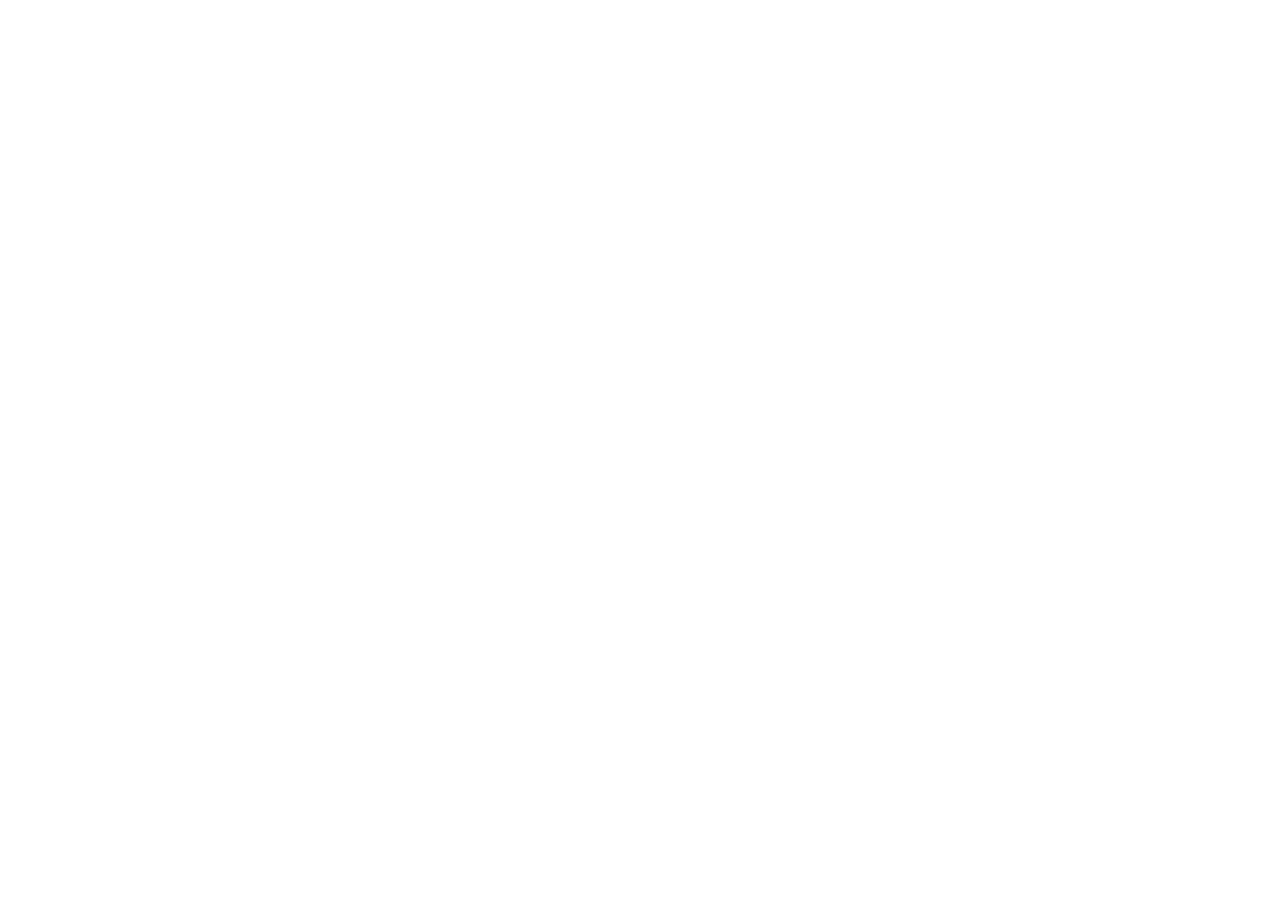
==== index.html @ 0c65b674 "Initial Flutter web build for GitHub Pages" ====
<!DOCTYPE html>
<html>
<head>
  <!--
    If you are serving your web app in a path other than the root, change the
    href value below to reflect the base path you are serving from.

    The path provided below has to start and end with a slash "/" in order for
    it to work correctly.

    For more details:
    * https://developer.mozilla.org/en-US/docs/Web/HTML/Element/base

    This is a placeholder for base href that will be replaced by the value of
    of the `--base-href` argument provided to `flutter build`.
  -->
  <base href="/flutech-dev.github.io/">

  <meta charset="UTF-8">
  <meta content="IE=Edge" http-equiv="X-UA-Compatible">
  <meta name="description" content="Flutech - Modern Flutter Web Solutions. Professional web development with cutting-edge technology.">

  <!-- iOS meta tags & icons -->
  <meta name="mobile-web-app-capable" content="yes">
  <meta name="apple-mobile-web-app-status-bar-style" content="black">
  <meta name="apple-mobile-web-app-title" content="Flutech">
  <link rel="apple-touch-icon" href="icons/Icon-192.png">

  <!-- Favicon - Multiple sizes for better browser support -->
  <link rel="icon" type="image/png" sizes="16x16" href="favicon.png"/>
  <link rel="icon" type="image/png" sizes="32x32" href="favicon-32x32.png"/>
  <link rel="shortcut icon" href="favicon.png"/>

  <title>Flutech - Modern Flutter Web Solutions</title>
  <link rel="manifest" href="manifest.json">

  <!-- Single Page Apps for GitHub Pages -->
  <script type="text/javascript">
    // Single Page Apps for GitHub Pages
    // MIT License
    (function(l) {
      if (l.search[1] === '/' ) {
        var decoded = l.search.slice(1).split('&').map(function(s) { 
          return s.replace(/~and~/g, '&')
        }).join('?');
        window.history.replaceState(null, null,
            l.pathname.slice(0, -1) + decoded + l.hash
        );
      }
    }(window.location))
  </script>
</head>
<body>
  <script src="flutter_bootstrap.js" async></script>
</body>
</html>
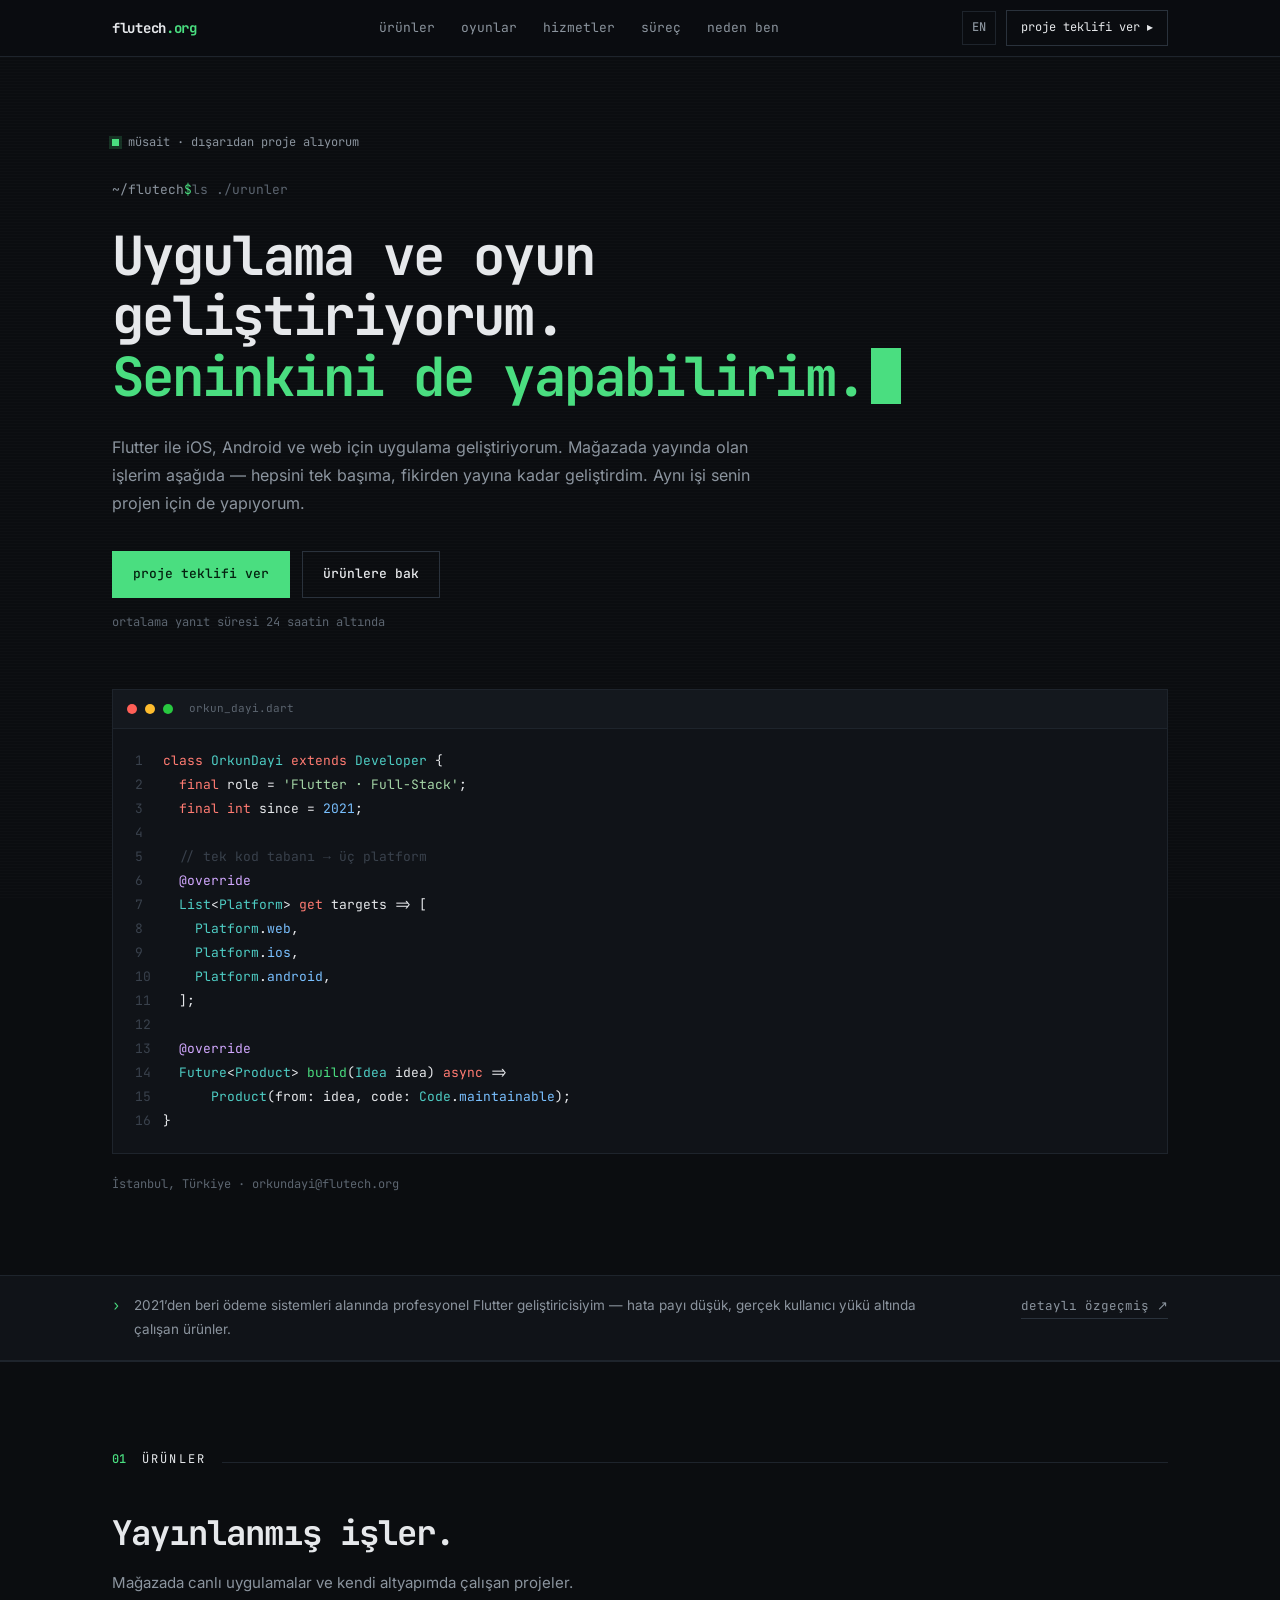
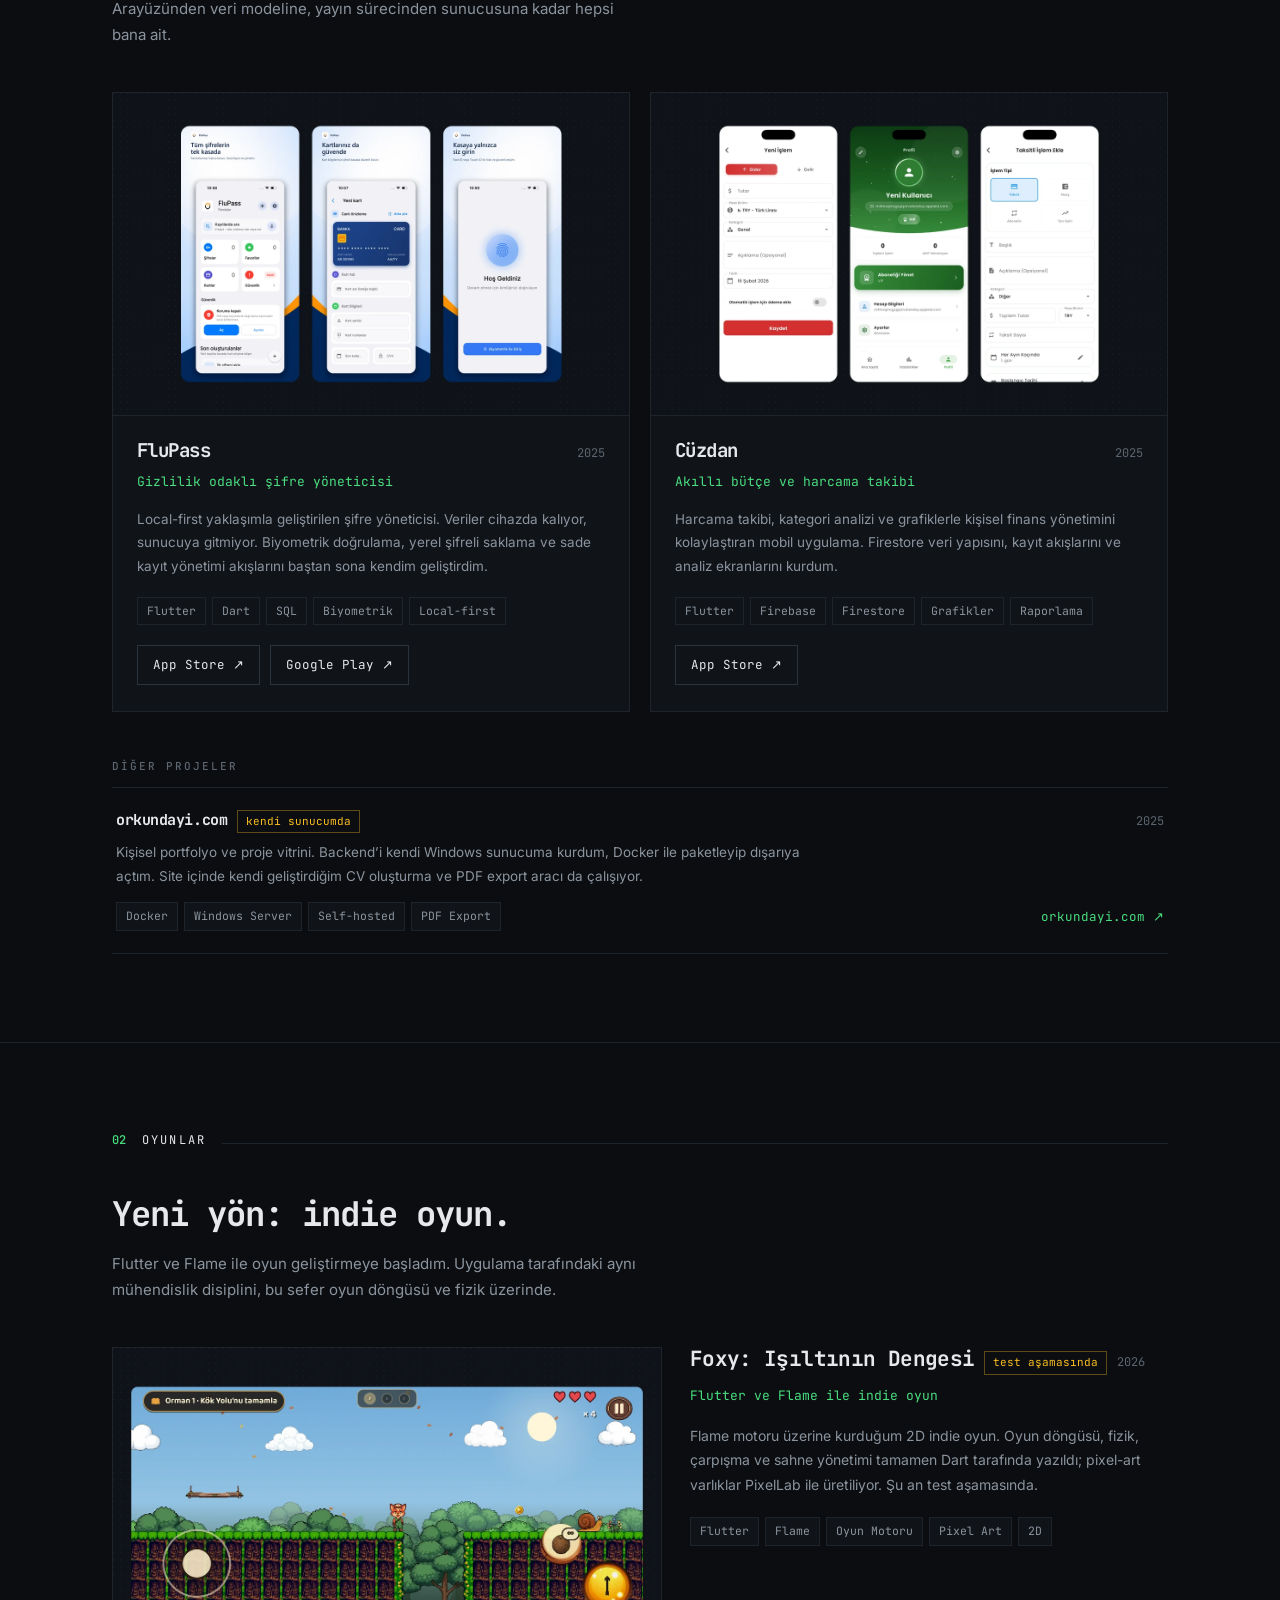
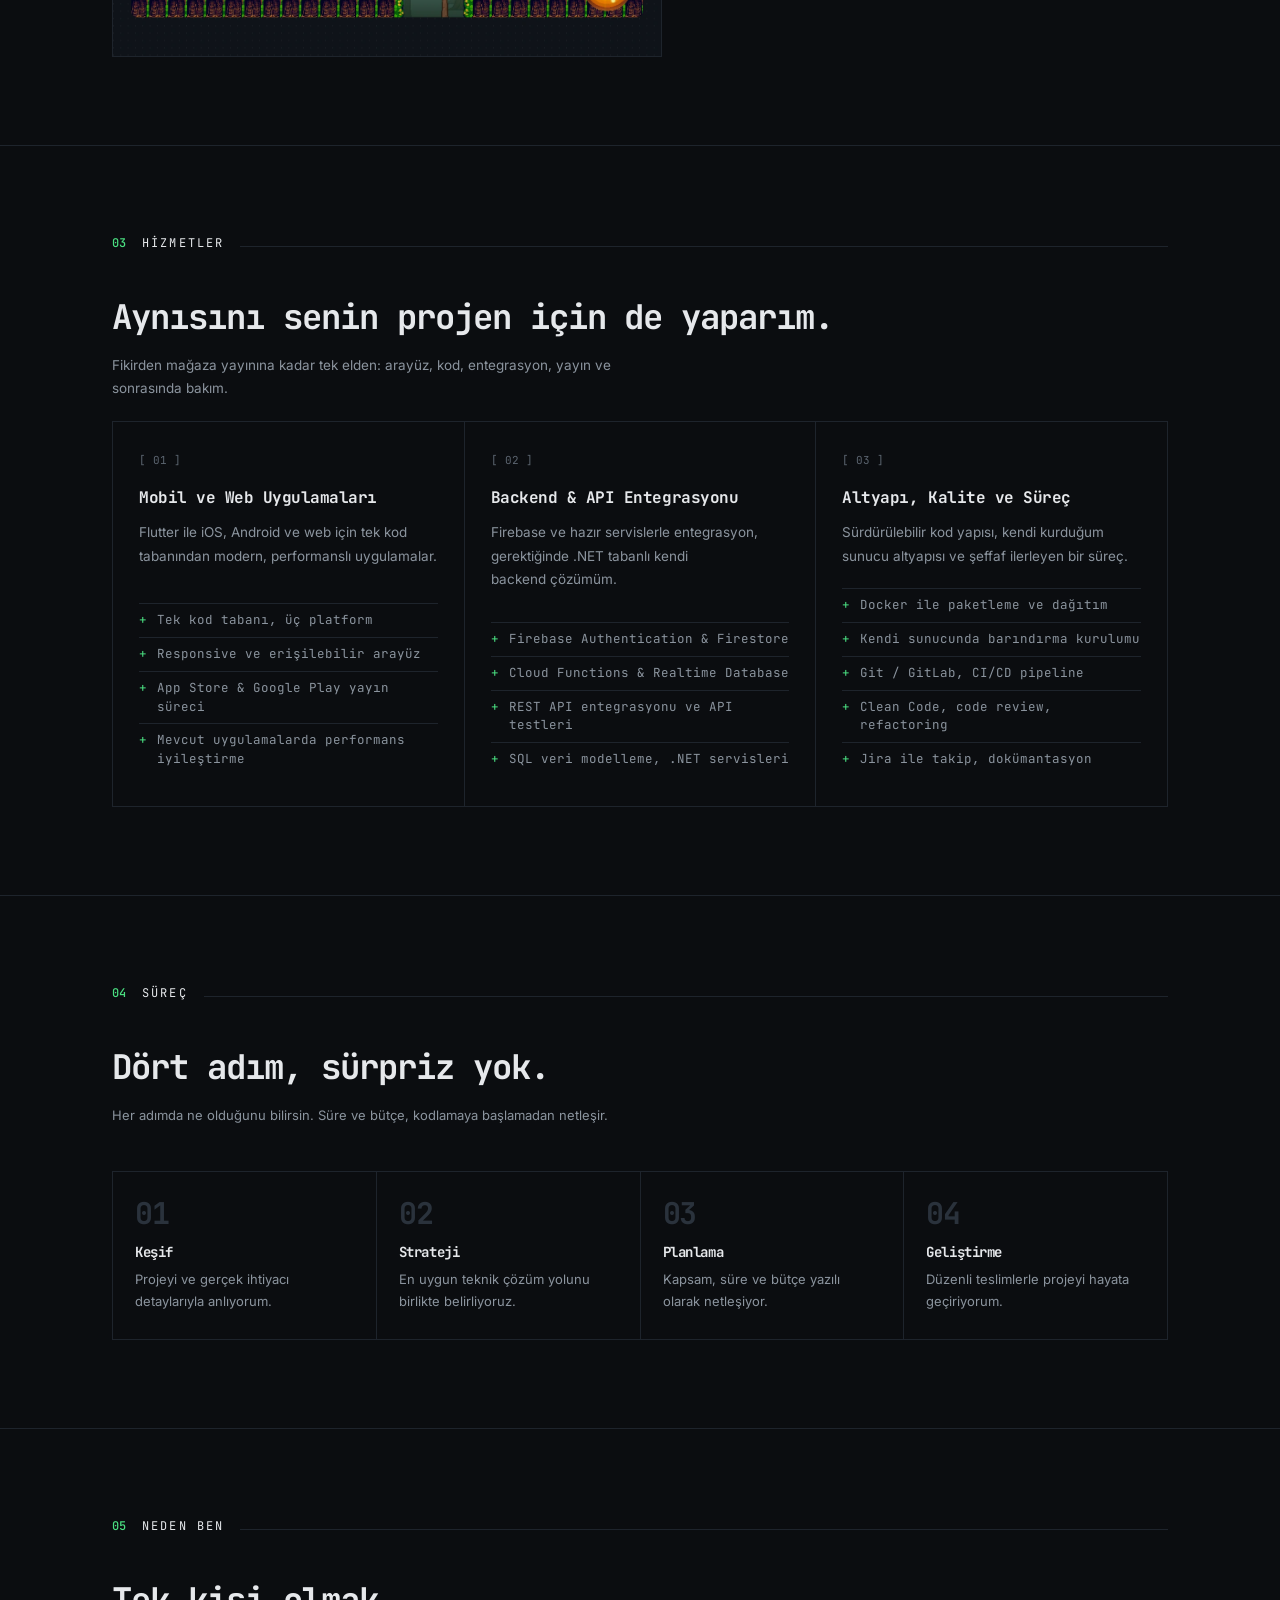
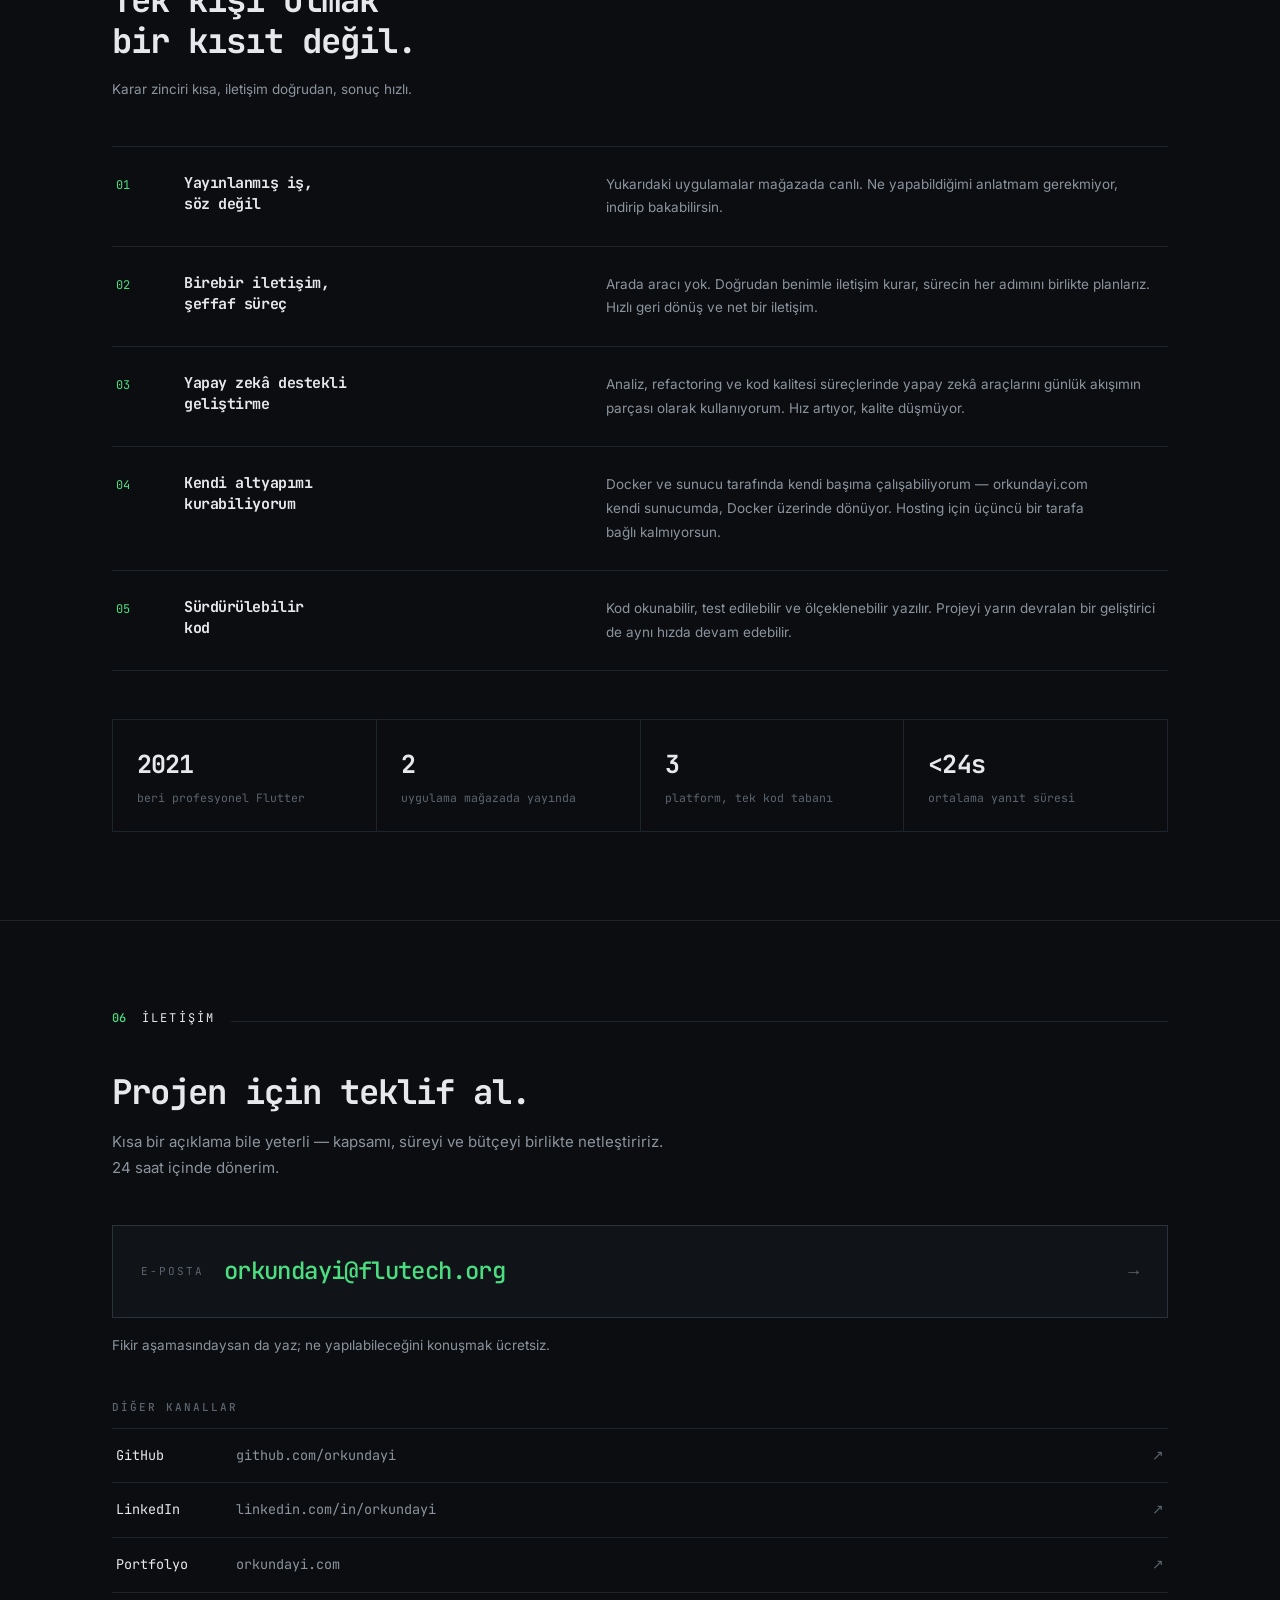
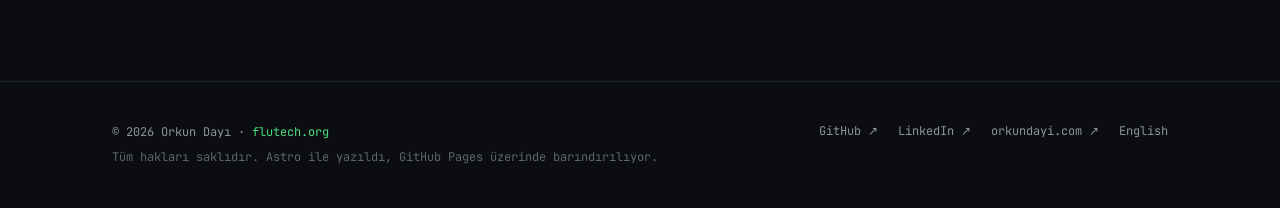
==== commit 6ba02b76: "site: Astro ile sifirdan yeniden yazildi (Flutter Web -> statik site)" ====
--- a/index.html
+++ b/index.html
@@ -1,56 +1,7 @@
-<!DOCTYPE html>
-<html>
-<head>
-  <!--
-    If you are serving your web app in a path other than the root, change the
-    href value below to reflect the base path you are serving from.
-
-    The path provided below has to start and end with a slash "/" in order for
-    it to work correctly.
-
-    For more details:
-    * https://developer.mozilla.org/en-US/docs/Web/HTML/Element/base
-
-    This is a placeholder for base href that will be replaced by the value of
-    of the `--base-href` argument provided to `flutter build`.
-  -->
-  <base href="/flutech-dev.github.io/">
-
-  <meta charset="UTF-8">
-  <meta content="IE=Edge" http-equiv="X-UA-Compatible">
-  <meta name="description" content="Flutech - Modern Flutter Web Solutions. Professional web development with cutting-edge technology.">
-
-  <!-- iOS meta tags & icons -->
-  <meta name="mobile-web-app-capable" content="yes">
-  <meta name="apple-mobile-web-app-status-bar-style" content="black">
-  <meta name="apple-mobile-web-app-title" content="Flutech">
-  <link rel="apple-touch-icon" href="icons/Icon-192.png">
-
-  <!-- Favicon - Multiple sizes for better browser support -->
-  <link rel="icon" type="image/png" sizes="16x16" href="favicon.png"/>
-  <link rel="icon" type="image/png" sizes="32x32" href="favicon-32x32.png"/>
-  <link rel="shortcut icon" href="favicon.png"/>
-
-  <title>Flutech - Modern Flutter Web Solutions</title>
-  <link rel="manifest" href="manifest.json">
-
-  <!-- Single Page Apps for GitHub Pages -->
-  <script type="text/javascript">
-    // Single Page Apps for GitHub Pages
-    // MIT License
-    (function(l) {
-      if (l.search[1] === '/' ) {
-        var decoded = l.search.slice(1).split('&').map(function(s) { 
-          return s.replace(/~and~/g, '&')
-        }).join('?');
-        window.history.replaceState(null, null,
-            l.pathname.slice(0, -1) + decoded + l.hash
-        );
-      }
-    }(window.location))
-  </script>
-</head>
-<body>
-  <script src="flutter_bootstrap.js" async></script>
-</body>
-</html>
+<!DOCTYPE html><html lang="tr"><head><meta charset="utf-8"><meta name="viewport" content="width=device-width, initial-scale=1"><title>Flutech Dev — Flutter Uygulama ve Oyun Geliştirme | Orkun Dayı</title><meta name="description" content="Flutter ile iOS, Android ve web uygulamaları geliştiriyorum. FluPass ve Cüzdan mağazada yayında, Foxy test aşamasında. Proje geliştirme işi alıyorum — İstanbul."><link rel="canonical" href="https://flutech.org/"><link rel="alternate" hreflang="tr" href="https://flutech.org/"><link rel="alternate" hreflang="en" href="https://flutech.org/en/"><link rel="alternate" hreflang="x-default" href="https://flutech.org/"><meta name="author" content="Orkun Dayı"><meta name="theme-color" content="#0b0d10"><meta name="color-scheme" content="dark"><!-- Open Graph --><meta property="og:type" content="website"><meta property="og:site_name" content="Flutech Dev"><meta property="og:title" content="Flutech Dev — Flutter Uygulama ve Oyun Geliştirme | Orkun Dayı"><meta property="og:description" content="Flutter ile iOS, Android ve web uygulamaları geliştiriyorum. FluPass ve Cüzdan mağazada yayında, Foxy test aşamasında. Proje geliştirme işi alıyorum — İstanbul."><meta property="og:url" content="https://flutech.org/"><meta property="og:image" content="https://flutech.org/og.png"><meta property="og:image:width" content="1200"><meta property="og:image:height" content="630"><meta property="og:image:alt" content="Flutech Dev — Flutter uygulama ve oyun geliştirme"><meta property="og:locale" content="tr_TR"><meta property="og:locale:alternate" content="en_US"><!-- Twitter --><meta name="twitter:card" content="summary_large_image"><meta name="twitter:title" content="Flutech Dev — Flutter Uygulama ve Oyun Geliştirme | Orkun Dayı"><meta name="twitter:description" content="Flutter ile iOS, Android ve web uygulamaları geliştiriyorum. FluPass ve Cüzdan mağazada yayında, Foxy test aşamasında. Proje geliştirme işi alıyorum — İstanbul."><meta name="twitter:image" content="https://flutech.org/og.png"><!-- Simgeler --><link rel="icon" href="/favicon.svg" type="image/svg+xml"><link rel="icon" href="/favicon-32.png" sizes="32x32" type="image/png"><link rel="apple-touch-icon" href="/icon-192.png"><link rel="manifest" href="/manifest.webmanifest"><link rel="sitemap" href="/sitemap-index.xml"><script type="application/ld+json">{"@context":"https://schema.org","@graph":[{"@type":"MobileApplication","name":"FluPass","description":"Local-first yaklaşımla geliştirilen şifre yöneticisi. Veriler cihazda kalıyor, sunucuya gitmiyor. Biyometrik doğrulama, yerel şifreli saklama ve sade kayıt yönetimi akışlarını baştan sona kendim geliştirdim.","url":"https://apps.apple.com/tr/app/flupass/id6753706050?l=tr","applicationCategory":"SecurityApplication","operatingSystem":"iOS, Android","author":{"@id":"https://flutech.org/#orkundayi"},"image":"https://flutech.org/projects/flupass.webp"},{"@type":"MobileApplication","name":"Cüzdan","description":"Harcama takibi, kategori analizi ve grafiklerle kişisel finans yönetimini kolaylaştıran mobil uygulama. Firestore veri yapısını, kayıt akışlarını ve analiz ekranlarını kurdum.","url":"https://apps.apple.com/tr/app/c%C3%BCzdan-ak%C4%B1ll%C4%B1-b%C3%BCt%C3%A7e/id6758697145?l=tr","applicationCategory":"FinanceApplication","operatingSystem":"iOS","author":{"@id":"https://flutech.org/#orkundayi"},"image":"https://flutech.org/projects/cuzdan.webp"},{"@type":"Person","@id":"https://flutech.org/#orkundayi","name":"Orkun Dayı","url":"https://flutech.org","email":"mailto:orkundayi@flutech.org","jobTitle":"Flutter Developer","description":"Flutter ile iOS, Android ve web uygulamaları geliştiriyorum. FluPass ve Cüzdan mağazada yayında, Foxy test aşamasında. Proje geliştirme işi alıyorum — İstanbul.","address":{"@type":"PostalAddress","addressLocality":"Istanbul","addressCountry":"TR"},"sameAs":["https://github.com/orkundayi","https://www.linkedin.com/in/orkundayi/","https://orkundayi.com"],"knowsAbout":["Flutter","Dart","Firebase","Firestore","REST API","SQL",".NET","Docker","Flame","Mobile app development","Game development"]},{"@type":"WebSite","@id":"https://flutech.org/#website","url":"https://flutech.org","name":"Flutech Dev","inLanguage":"tr-TR","publisher":{"@id":"https://flutech.org/#orkundayi"}}]}</script><link rel="stylesheet" href="/assets/Footer.-SfY-IPn.css"><link rel="stylesheet" href="/assets/Page.f08IFRJm.css"></head><body><a class="skip-link" href="#main">İçeriğe geç</a><nav class="nav" data-astro-cid-wpvy4v7s><div class="nav-in" data-astro-cid-wpvy4v7s><a class="logo" href="/" aria-label="flutech.org" data-astro-cid-wpvy4v7s>flutech<b data-astro-cid-wpvy4v7s>.org</b></a><ul class="nav-links" data-astro-cid-wpvy4v7s><li data-astro-cid-wpvy4v7s><a href="#products" data-astro-cid-wpvy4v7s>ürünler</a></li><li data-astro-cid-wpvy4v7s><a href="#games" data-astro-cid-wpvy4v7s>oyunlar</a></li><li data-astro-cid-wpvy4v7s><a href="#services" data-astro-cid-wpvy4v7s>hizmetler</a></li><li data-astro-cid-wpvy4v7s><a href="#process" data-astro-cid-wpvy4v7s>süreç</a></li><li data-astro-cid-wpvy4v7s><a href="#why" data-astro-cid-wpvy4v7s>neden ben</a></li></ul><div class="nav-right" data-astro-cid-wpvy4v7s><a class="lang" href="/en/" hreflang="en" title="English" data-astro-cid-wpvy4v7s>EN</a><a class="nav-cta" href="#contact" data-astro-cid-wpvy4v7s>proje teklifi ver <span aria-hidden="true" data-astro-cid-wpvy4v7s>▸</span></a></div></div></nav><main id="main"><header class="hero" data-astro-cid-ge2uvauf><div class="wrap" data-astro-cid-ge2uvauf><p class="avail" data-astro-cid-ge2uvauf><i aria-hidden="true" data-astro-cid-ge2uvauf></i>müsait · dışarıdan proje alıyorum</p><p class="prompt" data-astro-cid-ge2uvauf><span class="path" data-astro-cid-ge2uvauf>~/flutech</span><span class="sigil" aria-hidden="true" data-astro-cid-ge2uvauf>$</span>ls ./urunler</p><h1 data-astro-cid-ge2uvauf>Uygulama ve oyun<br data-astro-cid-ge2uvauf>geliştiriyorum.<br data-astro-cid-ge2uvauf><em data-astro-cid-ge2uvauf>Seninkini de yapabilirim.</em><span class="cursor" aria-hidden="true" data-astro-cid-ge2uvauf></span></h1><p class="lede" data-astro-cid-ge2uvauf>Flutter ile iOS, Android ve web için uygulama geliştiriyorum. Mağazada yayında olan işlerim aşağıda — hepsini tek başıma, fikirden yayına kadar geliştirdim. Aynı işi senin projen için de yapıyorum.</p><div class="btns" data-astro-cid-ge2uvauf><a class="btn" href="#contact" data-astro-cid-ge2uvauf>proje teklifi ver</a><a class="btn btn--ghost" href="#products" data-astro-cid-ge2uvauf>ürünlere bak</a></div><p class="note" data-astro-cid-ge2uvauf>ortalama yanıt süresi 24 saatin altında</p><div class="code" data-astro-cid-ge2uvauf><div class="code-bar" data-astro-cid-ge2uvauf><span class="dot dot--r" aria-hidden="true" data-astro-cid-ge2uvauf></span><span class="dot dot--y" aria-hidden="true" data-astro-cid-ge2uvauf></span><span class="dot dot--g" aria-hidden="true" data-astro-cid-ge2uvauf></span><span class="code-name" data-astro-cid-ge2uvauf>orkun_dayi.dart</span></div><div class="code-body" data-astro-cid-ge2uvauf><code data-astro-cid-ge2uvauf><span class="row" data-astro-cid-ge2uvauf><span class="ln" aria-hidden="true" data-astro-cid-ge2uvauf>1</span><span data-astro-cid-ge2uvauf><span class="k">class</span> <span class="c">OrkunDayi</span> <span class="k">extends</span> <span class="c">Developer</span> {</span></span><span class="row" data-astro-cid-ge2uvauf><span class="ln" aria-hidden="true" data-astro-cid-ge2uvauf>2</span><span data-astro-cid-ge2uvauf>  <span class="k">final</span> role = <span class="s">'Flutter · Full-Stack'</span>;</span></span><span class="row" data-astro-cid-ge2uvauf><span class="ln" aria-hidden="true" data-astro-cid-ge2uvauf>3</span><span data-astro-cid-ge2uvauf>  <span class="k">final</span> <span class="k">int</span> since = <span class="n">2021</span>;</span></span><span class="row" data-astro-cid-ge2uvauf><span class="ln" aria-hidden="true" data-astro-cid-ge2uvauf>4</span><span data-astro-cid-ge2uvauf>&nbsp;</span></span><span class="row" data-astro-cid-ge2uvauf><span class="ln" aria-hidden="true" data-astro-cid-ge2uvauf>5</span><span data-astro-cid-ge2uvauf>  <span class="cm">// tek kod tabanı → üç platform</span></span></span><span class="row" data-astro-cid-ge2uvauf><span class="ln" aria-hidden="true" data-astro-cid-ge2uvauf>6</span><span data-astro-cid-ge2uvauf>  <span class="f">@override</span></span></span><span class="row" data-astro-cid-ge2uvauf><span class="ln" aria-hidden="true" data-astro-cid-ge2uvauf>7</span><span data-astro-cid-ge2uvauf>  <span class="c">List</span>&lt;<span class="c">Platform</span>&gt; <span class="k">get</span> targets =&gt; [</span></span><span class="row" data-astro-cid-ge2uvauf><span class="ln" aria-hidden="true" data-astro-cid-ge2uvauf>8</span><span data-astro-cid-ge2uvauf>    <span class="c">Platform</span>.<span class="n">web</span>,</span></span><span class="row" data-astro-cid-ge2uvauf><span class="ln" aria-hidden="true" data-astro-cid-ge2uvauf>9</span><span data-astro-cid-ge2uvauf>    <span class="c">Platform</span>.<span class="n">ios</span>,</span></span><span class="row" data-astro-cid-ge2uvauf><span class="ln" aria-hidden="true" data-astro-cid-ge2uvauf>10</span><span data-astro-cid-ge2uvauf>    <span class="c">Platform</span>.<span class="n">android</span>,</span></span><span class="row" data-astro-cid-ge2uvauf><span class="ln" aria-hidden="true" data-astro-cid-ge2uvauf>11</span><span data-astro-cid-ge2uvauf>  ];</span></span><span class="row" data-astro-cid-ge2uvauf><span class="ln" aria-hidden="true" data-astro-cid-ge2uvauf>12</span><span data-astro-cid-ge2uvauf>&nbsp;</span></span><span class="row" data-astro-cid-ge2uvauf><span class="ln" aria-hidden="true" data-astro-cid-ge2uvauf>13</span><span data-astro-cid-ge2uvauf>  <span class="f">@override</span></span></span><span class="row" data-astro-cid-ge2uvauf><span class="ln" aria-hidden="true" data-astro-cid-ge2uvauf>14</span><span data-astro-cid-ge2uvauf>  <span class="c">Future</span>&lt;<span class="c">Product</span>&gt; <span class="fn">build</span>(<span class="c">Idea</span> idea) <span class="k">async</span> =&gt;</span></span><span class="row" data-astro-cid-ge2uvauf><span class="ln" aria-hidden="true" data-astro-cid-ge2uvauf>15</span><span data-astro-cid-ge2uvauf>      <span class="c">Product</span>(from: idea, code: <span class="c">Code</span>.<span class="n">maintainable</span>);</span></span><span class="row" data-astro-cid-ge2uvauf><span class="ln" aria-hidden="true" data-astro-cid-ge2uvauf>16</span><span data-astro-cid-ge2uvauf>}</span></span></code></div></div><p class="loc" data-astro-cid-ge2uvauf>İstanbul, Türkiye · orkundayi@flutech.org</p></div></header><aside class="band" data-astro-cid-o6uyypaq><div class="wrap band-in" data-astro-cid-o6uyypaq><span class="marker" aria-hidden="true" data-astro-cid-o6uyypaq>›</span><p data-astro-cid-o6uyypaq>2021’den beri ödeme sistemleri alanında profesyonel Flutter geliştiricisiyim — hata payı düşük, gerçek kullanıcı yükü altında çalışan ürünler.</p><a href="https://orkundayi.com" target="_blank" rel="noopener noreferrer" data-astro-cid-o6uyypaq>detaylı özgeçmiş <span aria-hidden="true" data-astro-cid-o6uyypaq>↗</span></a></div></aside><section class="section" id="products" aria-labelledby="products-title" data-astro-cid-rtei5hqi><div class="wrap" data-astro-cid-rtei5hqi><div class="sec-head"><span class="sec-num">01</span><span class="sec-eyebrow">Ürünler</span><span class="sec-rule" aria-hidden="true"></span></div><h2 class="sec-title" id="products-title" data-astro-cid-rtei5hqi>Yayınlanmış işler.</h2><p class="sec-lede" data-astro-cid-rtei5hqi>Mağazada canlı uygulamalar ve kendi altyapımda çalışan projeler. Arayüzünden veri modeline, yayın sürecinden sunucusuna kadar hepsi bana ait.</p><ul class="cards" data-astro-cid-rtei5hqi><li class="card" data-astro-cid-rtei5hqi><div class="media" data-astro-cid-j6u6ogab><img src="/projects/flupass.webp" alt="FluPass — Gizlilik odaklı şifre yöneticisi" loading="lazy" decoding="async" width="1200" height="750" data-astro-cid-j6u6ogab></div><div class="card-body" data-astro-cid-rtei5hqi><div class="card-head" data-astro-cid-rtei5hqi><h3 data-astro-cid-rtei5hqi>FluPass</h3><span class="year" data-astro-cid-rtei5hqi>2025</span></div><p class="tagline" data-astro-cid-rtei5hqi>Gizlilik odaklı şifre yöneticisi</p><p class="desc" data-astro-cid-rtei5hqi>Local-first yaklaşımla geliştirilen şifre yöneticisi. Veriler cihazda kalıyor, sunucuya gitmiyor. Biyometrik doğrulama, yerel şifreli saklama ve sade kayıt yönetimi akışlarını baştan sona kendim geliştirdim.</p><ul class="tags" data-astro-cid-rtei5hqi><li class="tag" data-astro-cid-rtei5hqi>Flutter</li><li class="tag" data-astro-cid-rtei5hqi>Dart</li><li class="tag" data-astro-cid-rtei5hqi>SQL</li><li class="tag" data-astro-cid-rtei5hqi>Biyometrik</li><li class="tag" data-astro-cid-rtei5hqi>Local-first</li></ul><ul class="stores" data-astro-cid-rtei5hqi><li data-astro-cid-rtei5hqi><a href="https://apps.apple.com/tr/app/flupass/id6753706050?l=tr" target="_blank" rel="noopener noreferrer" data-astro-cid-rtei5hqi>App Store <span aria-hidden="true" data-astro-cid-rtei5hqi>↗</span></a></li><li data-astro-cid-rtei5hqi><a href="https://play.google.com/store/apps/details?id=com.flutech.flupass" target="_blank" rel="noopener noreferrer" data-astro-cid-rtei5hqi>Google Play <span aria-hidden="true" data-astro-cid-rtei5hqi>↗</span></a></li></ul></div></li><li class="card" data-astro-cid-rtei5hqi><div class="media" data-astro-cid-j6u6ogab><img src="/projects/cuzdan.webp" alt="Cüzdan — Akıllı bütçe ve harcama takibi" loading="lazy" decoding="async" width="1200" height="750" data-astro-cid-j6u6ogab></div><div class="card-body" data-astro-cid-rtei5hqi><div class="card-head" data-astro-cid-rtei5hqi><h3 data-astro-cid-rtei5hqi>Cüzdan</h3><span class="year" data-astro-cid-rtei5hqi>2025</span></div><p class="tagline" data-astro-cid-rtei5hqi>Akıllı bütçe ve harcama takibi</p><p class="desc" data-astro-cid-rtei5hqi>Harcama takibi, kategori analizi ve grafiklerle kişisel finans yönetimini kolaylaştıran mobil uygulama. Firestore veri yapısını, kayıt akışlarını ve analiz ekranlarını kurdum.</p><ul class="tags" data-astro-cid-rtei5hqi><li class="tag" data-astro-cid-rtei5hqi>Flutter</li><li class="tag" data-astro-cid-rtei5hqi>Firebase</li><li class="tag" data-astro-cid-rtei5hqi>Firestore</li><li class="tag" data-astro-cid-rtei5hqi>Grafikler</li><li class="tag" data-astro-cid-rtei5hqi>Raporlama</li></ul><ul class="stores" data-astro-cid-rtei5hqi><li data-astro-cid-rtei5hqi><a href="https://apps.apple.com/tr/app/c%C3%BCzdan-ak%C4%B1ll%C4%B1-b%C3%BCt%C3%A7e/id6758697145?l=tr" target="_blank" rel="noopener noreferrer" data-astro-cid-rtei5hqi>App Store <span aria-hidden="true" data-astro-cid-rtei5hqi>↗</span></a></li></ul></div></li></ul><h3 class="other-label" data-astro-cid-rtei5hqi>Diğer projeler</h3><ol class="list" data-astro-cid-rtei5hqi><li class="item" data-astro-cid-rtei5hqi><div class="item-head" data-astro-cid-rtei5hqi><h4 data-astro-cid-rtei5hqi>orkundayi.com</h4><span class="status" data-astro-cid-rtei5hqi>kendi sunucumda</span><span class="year" data-astro-cid-rtei5hqi>2025</span></div><p class="desc" data-astro-cid-rtei5hqi>Kişisel portfolyo ve proje vitrini. Backend’i kendi Windows sunucuma kurdum, Docker ile paketleyip dışarıya açtım. Site içinde kendi geliştirdiğim CV oluşturma ve PDF export aracı da çalışıyor.</p><div class="item-meta" data-astro-cid-rtei5hqi><ul class="tags" data-astro-cid-rtei5hqi><li class="tag" data-astro-cid-rtei5hqi>Docker</li><li class="tag" data-astro-cid-rtei5hqi>Windows Server</li><li class="tag" data-astro-cid-rtei5hqi>Self-hosted</li><li class="tag" data-astro-cid-rtei5hqi>PDF Export</li></ul><ul class="inline-links" data-astro-cid-rtei5hqi><li data-astro-cid-rtei5hqi><a href="https://orkundayi.com" target="_blank" rel="noopener noreferrer" data-astro-cid-rtei5hqi>orkundayi.com <span aria-hidden="true" data-astro-cid-rtei5hqi>↗</span></a></li></ul></div></li></ol></div></section><section class="section" id="games" aria-labelledby="games-title" data-astro-cid-bfmdqxla><div class="wrap" data-astro-cid-bfmdqxla><div class="sec-head"><span class="sec-num">02</span><span class="sec-eyebrow">Oyunlar</span><span class="sec-rule" aria-hidden="true"></span></div><h2 class="sec-title" id="games-title" data-astro-cid-bfmdqxla>Yeni yön: indie oyun.</h2><p class="sec-lede" data-astro-cid-bfmdqxla>Flutter ve Flame ile oyun geliştirmeye başladım. Uygulama tarafındaki aynı mühendislik disiplini, bu sefer oyun döngüsü ve fizik üzerinde.</p><article class="game" data-astro-cid-bfmdqxla><div class="media media--wide" data-astro-cid-j6u6ogab><img src="/projects/foxy.webp" alt="Foxy: Işıltının Dengesi — Flutter ve Flame ile indie oyun" loading="lazy" decoding="async" width="1200" height="750" data-astro-cid-j6u6ogab></div><div class="game-body" data-astro-cid-bfmdqxla><div class="game-head" data-astro-cid-bfmdqxla><h3 data-astro-cid-bfmdqxla>Foxy: Işıltının Dengesi</h3><span class="status" data-astro-cid-bfmdqxla>test aşamasında</span><span class="year" data-astro-cid-bfmdqxla>2026</span></div><p class="tagline" data-astro-cid-bfmdqxla>Flutter ve Flame ile indie oyun</p><p class="desc" data-astro-cid-bfmdqxla>Flame motoru üzerine kurduğum 2D indie oyun. Oyun döngüsü, fizik, çarpışma ve sahne yönetimi tamamen Dart tarafında yazıldı; pixel-art varlıklar PixelLab ile üretiliyor. Şu an test aşamasında.</p><ul class="tags" data-astro-cid-bfmdqxla><li class="tag" data-astro-cid-bfmdqxla>Flutter</li><li class="tag" data-astro-cid-bfmdqxla>Flame</li><li class="tag" data-astro-cid-bfmdqxla>Oyun Motoru</li><li class="tag" data-astro-cid-bfmdqxla>Pixel Art</li><li class="tag" data-astro-cid-bfmdqxla>2D</li></ul></div></article></div></section><section class="section" id="services" aria-labelledby="services-title" data-astro-cid-lesv7jgp><div class="wrap" data-astro-cid-lesv7jgp><div class="sec-head"><span class="sec-num">03</span><span class="sec-eyebrow">Hizmetler</span><span class="sec-rule" aria-hidden="true"></span></div><h2 class="sec-title" id="services-title" data-astro-cid-lesv7jgp>Aynısını senin projen için de yaparım.</h2><p class="sec-lede" data-astro-cid-lesv7jgp>Fikirden mağaza yayınına kadar tek elden: arayüz, kod, entegrasyon, yayın ve sonrasında bakım.</p><ul class="grid" data-astro-cid-lesv7jgp><li class="cell" data-astro-cid-lesv7jgp><span class="cell-tag" data-astro-cid-lesv7jgp>[ 01 ]</span><h3 data-astro-cid-lesv7jgp>Mobil ve Web Uygulamaları</h3><p data-astro-cid-lesv7jgp>Flutter ile iOS, Android ve web için tek kod tabanından modern, performanslı uygulamalar.</p><ul class="feats" data-astro-cid-lesv7jgp><li data-astro-cid-lesv7jgp>Tek kod tabanı, üç platform</li><li data-astro-cid-lesv7jgp>Responsive ve erişilebilir arayüz</li><li data-astro-cid-lesv7jgp>App Store &amp; Google Play yayın süreci</li><li data-astro-cid-lesv7jgp>Mevcut uygulamalarda performans iyileştirme</li></ul></li><li class="cell" data-astro-cid-lesv7jgp><span class="cell-tag" data-astro-cid-lesv7jgp>[ 02 ]</span><h3 data-astro-cid-lesv7jgp>Backend &amp; API Entegrasyonu</h3><p data-astro-cid-lesv7jgp>Firebase ve hazır servislerle entegrasyon, gerektiğinde .NET tabanlı kendi backend çözümüm.</p><ul class="feats" data-astro-cid-lesv7jgp><li data-astro-cid-lesv7jgp>Firebase Authentication &amp; Firestore</li><li data-astro-cid-lesv7jgp>Cloud Functions &amp; Realtime Database</li><li data-astro-cid-lesv7jgp>REST API entegrasyonu ve API testleri</li><li data-astro-cid-lesv7jgp>SQL veri modelleme, .NET servisleri</li></ul></li><li class="cell" data-astro-cid-lesv7jgp><span class="cell-tag" data-astro-cid-lesv7jgp>[ 03 ]</span><h3 data-astro-cid-lesv7jgp>Altyapı, Kalite ve Süreç</h3><p data-astro-cid-lesv7jgp>Sürdürülebilir kod yapısı, kendi kurduğum sunucu altyapısı ve şeffaf ilerleyen bir süreç.</p><ul class="feats" data-astro-cid-lesv7jgp><li data-astro-cid-lesv7jgp>Docker ile paketleme ve dağıtım</li><li data-astro-cid-lesv7jgp>Kendi sunucunda barındırma kurulumu</li><li data-astro-cid-lesv7jgp>Git / GitLab, CI/CD pipeline</li><li data-astro-cid-lesv7jgp>Clean Code, code review, refactoring</li><li data-astro-cid-lesv7jgp>Jira ile takip, dokümantasyon</li></ul></li></ul></div></section><section class="section" id="process" aria-labelledby="process-title" data-astro-cid-grsovck6><div class="wrap" data-astro-cid-grsovck6><div class="sec-head"><span class="sec-num">04</span><span class="sec-eyebrow">Süreç</span><span class="sec-rule" aria-hidden="true"></span></div><h2 class="sec-title" id="process-title" data-astro-cid-grsovck6>Dört adım, sürpriz yok.</h2><p class="sec-lede" data-astro-cid-grsovck6>Her adımda ne olduğunu bilirsin. Süre ve bütçe, kodlamaya başlamadan netleşir.</p><ol class="steps" data-astro-cid-grsovck6><li class="step" data-astro-cid-grsovck6><span class="step-n" data-astro-cid-grsovck6>01</span><h3 data-astro-cid-grsovck6>Keşif</h3><p data-astro-cid-grsovck6>Projeyi ve gerçek ihtiyacı detaylarıyla anlıyorum.</p></li><li class="step" data-astro-cid-grsovck6><span class="step-n" data-astro-cid-grsovck6>02</span><h3 data-astro-cid-grsovck6>Strateji</h3><p data-astro-cid-grsovck6>En uygun teknik çözüm yolunu birlikte belirliyoruz.</p></li><li class="step" data-astro-cid-grsovck6><span class="step-n" data-astro-cid-grsovck6>03</span><h3 data-astro-cid-grsovck6>Planlama</h3><p data-astro-cid-grsovck6>Kapsam, süre ve bütçe yazılı olarak netleşiyor.</p></li><li class="step" data-astro-cid-grsovck6><span class="step-n" data-astro-cid-grsovck6>04</span><h3 data-astro-cid-grsovck6>Geliştirme</h3><p data-astro-cid-grsovck6>Düzenli teslimlerle projeyi hayata geçiriyorum.</p></li></ol></div></section><section class="section" id="why" aria-labelledby="why-title" data-astro-cid-psdxjdsr><div class="wrap" data-astro-cid-psdxjdsr><div class="sec-head"><span class="sec-num">05</span><span class="sec-eyebrow">Neden ben</span><span class="sec-rule" aria-hidden="true"></span></div><h2 class="sec-title" id="why-title" data-astro-cid-psdxjdsr>Tek kişi olmak
+bir kısıt değil.</h2><p class="sec-lede" data-astro-cid-psdxjdsr>Karar zinciri kısa, iletişim doğrudan, sonuç hızlı.</p><ul class="rows" data-astro-cid-psdxjdsr><li class="row" data-astro-cid-psdxjdsr><span class="row-n" aria-hidden="true" data-astro-cid-psdxjdsr>01</span><h3 data-astro-cid-psdxjdsr>Yayınlanmış iş,
+söz değil</h3><p data-astro-cid-psdxjdsr>Yukarıdaki uygulamalar mağazada canlı. Ne yapabildiğimi anlatmam gerekmiyor, indirip bakabilirsin.</p></li><li class="row" data-astro-cid-psdxjdsr><span class="row-n" aria-hidden="true" data-astro-cid-psdxjdsr>02</span><h3 data-astro-cid-psdxjdsr>Birebir iletişim,
+şeffaf süreç</h3><p data-astro-cid-psdxjdsr>Arada aracı yok. Doğrudan benimle iletişim kurar, sürecin her adımını birlikte planlarız. Hızlı geri dönüş ve net bir iletişim.</p></li><li class="row" data-astro-cid-psdxjdsr><span class="row-n" aria-hidden="true" data-astro-cid-psdxjdsr>03</span><h3 data-astro-cid-psdxjdsr>Yapay zekâ destekli
+geliştirme</h3><p data-astro-cid-psdxjdsr>Analiz, refactoring ve kod kalitesi süreçlerinde yapay zekâ araçlarını günlük akışımın parçası olarak kullanıyorum. Hız artıyor, kalite düşmüyor.</p></li><li class="row" data-astro-cid-psdxjdsr><span class="row-n" aria-hidden="true" data-astro-cid-psdxjdsr>04</span><h3 data-astro-cid-psdxjdsr>Kendi altyapımı
+kurabiliyorum</h3><p data-astro-cid-psdxjdsr>Docker ve sunucu tarafında kendi başıma çalışabiliyorum — orkundayi.com kendi sunucumda, Docker üzerinde dönüyor. Hosting için üçüncü bir tarafa bağlı kalmıyorsun.</p></li><li class="row" data-astro-cid-psdxjdsr><span class="row-n" aria-hidden="true" data-astro-cid-psdxjdsr>05</span><h3 data-astro-cid-psdxjdsr>Sürdürülebilir
+kod</h3><p data-astro-cid-psdxjdsr>Kod okunabilir, test edilebilir ve ölçeklenebilir yazılır. Projeyi yarın devralan bir geliştirici de aynı hızda devam edebilir.</p></li></ul><dl class="stats" data-astro-cid-psdxjdsr><div class="stat" data-astro-cid-psdxjdsr><dt data-astro-cid-psdxjdsr>2021</dt><dd data-astro-cid-psdxjdsr>beri profesyonel Flutter</dd></div><div class="stat" data-astro-cid-psdxjdsr><dt data-astro-cid-psdxjdsr>2</dt><dd data-astro-cid-psdxjdsr>uygulama mağazada yayında</dd></div><div class="stat" data-astro-cid-psdxjdsr><dt data-astro-cid-psdxjdsr>3</dt><dd data-astro-cid-psdxjdsr>platform, tek kod tabanı</dd></div><div class="stat" data-astro-cid-psdxjdsr><dt data-astro-cid-psdxjdsr>&lt;24s</dt><dd data-astro-cid-psdxjdsr>ortalama yanıt süresi</dd></div></dl></div></section><section class="section" id="contact" aria-labelledby="contact-title" data-astro-cid-he3spzz3><div class="wrap" data-astro-cid-he3spzz3><div class="sec-head"><span class="sec-num">06</span><span class="sec-eyebrow">İletişim</span><span class="sec-rule" aria-hidden="true"></span></div><h2 class="sec-title" id="contact-title" data-astro-cid-he3spzz3>Projen için teklif al.</h2><p class="sec-lede" data-astro-cid-he3spzz3>Kısa bir açıklama bile yeterli — kapsamı, süreyi ve bütçeyi birlikte netleştiririz. 24 saat içinde dönerim.</p><a class="mail" href="mailto:orkundayi@flutech.org" data-astro-cid-he3spzz3><span class="mail-label" data-astro-cid-he3spzz3>e-posta</span><span class="mail-addr" data-astro-cid-he3spzz3>orkundayi@flutech.org</span><span class="mail-arrow" aria-hidden="true" data-astro-cid-he3spzz3>→</span></a><p class="note" data-astro-cid-he3spzz3>Fikir aşamasındaysan da yaz; ne yapılabileceğini konuşmak ücretsiz.</p><h3 class="elsewhere-label" data-astro-cid-he3spzz3>Diğer kanallar</h3><ul class="elsewhere" data-astro-cid-he3spzz3><li data-astro-cid-he3spzz3><a href="https://github.com/orkundayi" target="_blank" rel="noopener noreferrer" data-astro-cid-he3spzz3><span class="e-label" data-astro-cid-he3spzz3>GitHub</span><span class="e-handle" data-astro-cid-he3spzz3>github.com/orkundayi</span><span class="e-arrow" aria-hidden="true" data-astro-cid-he3spzz3>↗</span></a></li><li data-astro-cid-he3spzz3><a href="https://www.linkedin.com/in/orkundayi/" target="_blank" rel="noopener noreferrer" data-astro-cid-he3spzz3><span class="e-label" data-astro-cid-he3spzz3>LinkedIn</span><span class="e-handle" data-astro-cid-he3spzz3>linkedin.com/in/orkundayi</span><span class="e-arrow" aria-hidden="true" data-astro-cid-he3spzz3>↗</span></a></li><li data-astro-cid-he3spzz3><a href="https://orkundayi.com" target="_blank" rel="noopener noreferrer" data-astro-cid-he3spzz3><span class="e-label" data-astro-cid-he3spzz3>Portfolyo</span><span class="e-handle" data-astro-cid-he3spzz3>orkundayi.com</span><span class="e-arrow" aria-hidden="true" data-astro-cid-he3spzz3>↗</span></a></li></ul></div></section></main><footer class="footer" data-astro-cid-jo6i4kqk><div class="wrap foot-in" data-astro-cid-jo6i4kqk><div data-astro-cid-jo6i4kqk><p class="line" data-astro-cid-jo6i4kqk>© 2026 Orkun Dayı · <span class="dom" data-astro-cid-jo6i4kqk>flutech.org</span></p><p class="line dim" data-astro-cid-jo6i4kqk>Tüm hakları saklıdır. Astro ile yazıldı, GitHub Pages üzerinde barındırılıyor.</p></div><ul class="links" data-astro-cid-jo6i4kqk><li data-astro-cid-jo6i4kqk><a href="https://github.com/orkundayi" target="_blank" rel="noopener noreferrer" data-astro-cid-jo6i4kqk>GitHub ↗</a></li><li data-astro-cid-jo6i4kqk><a href="https://www.linkedin.com/in/orkundayi/" target="_blank" rel="noopener noreferrer" data-astro-cid-jo6i4kqk>LinkedIn ↗</a></li><li data-astro-cid-jo6i4kqk><a href="https://orkundayi.com" target="_blank" rel="noopener noreferrer" data-astro-cid-jo6i4kqk>orkundayi.com ↗</a></li><li data-astro-cid-jo6i4kqk><a href="/en/" data-astro-cid-jo6i4kqk>English</a></li></ul></div></footer></body></html>
--- a/assets/Footer.-SfY-IPn.css
+++ b/assets/Footer.-SfY-IPn.css
@@ -0,0 +1 @@
+@font-face{font-family:JetBrains Mono;font-style:normal;font-display:swap;font-weight:400;src:url(/assets/jetbrains-mono-latin-400-normal.V6pRDFza.woff2)format("woff2"),url(/assets/jetbrains-mono-latin-400-normal.6-qcROiO.woff)format("woff")}@font-face{font-family:JetBrains Mono;font-style:normal;font-display:swap;font-weight:400;src:url(/assets/jetbrains-mono-latin-ext-400-normal.Bc8Ftmh3.woff2)format("woff2"),url(/assets/jetbrains-mono-latin-ext-400-normal.fXTG6kC5.woff)format("woff")}@font-face{font-family:JetBrains Mono;font-style:normal;font-display:swap;font-weight:500;src:url(/assets/jetbrains-mono-latin-500-normal.BWZEU5yA.woff2)format("woff2"),url(/assets/jetbrains-mono-latin-500-normal.CJOVTJB7.woff)format("woff")}@font-face{font-family:JetBrains Mono;font-style:normal;font-display:swap;font-weight:500;src:url(/assets/jetbrains-mono-latin-ext-500-normal.Cut-4mMH.woff2)format("woff2"),url(/assets/jetbrains-mono-latin-ext-500-normal.ckzbgY84.woff)format("woff")}@font-face{font-family:JetBrains Mono;font-style:normal;font-display:swap;font-weight:700;src:url(/assets/jetbrains-mono-latin-700-normal.BYuf6tUa.woff2)format("woff2"),url(/assets/jetbrains-mono-latin-700-normal.D3wTyLJW.woff)format("woff")}@font-face{font-family:JetBrains Mono;font-style:normal;font-display:swap;font-weight:700;src:url(/assets/jetbrains-mono-latin-ext-700-normal.CZipNAKV.woff2)format("woff2"),url(/assets/jetbrains-mono-latin-ext-700-normal.CxPITLHs.woff)format("woff")}@font-face{font-family:Inter Variable;font-style:normal;font-display:swap;font-weight:100 900;src:url(/assets/inter-cyrillic-ext-wght-normal.BOeWTOD4.woff2)format("woff2-variations");unicode-range:U+460-52F,U+1C80-1C8A,U+20B4,U+2DE0-2DFF,U+A640-A69F,U+FE2E-FE2F}@font-face{font-family:Inter Variable;font-style:normal;font-display:swap;font-weight:100 900;src:url(/assets/inter-cyrillic-wght-normal.DqGufNeO.woff2)format("woff2-variations");unicode-range:U+301,U+400-45F,U+490-491,U+4B0-4B1,U+2116}@font-face{font-family:Inter Variable;font-style:normal;font-display:swap;font-weight:100 900;src:url(/assets/inter-greek-ext-wght-normal.DlzME5K_.woff2)format("woff2-variations");unicode-range:U+1F??}@font-face{font-family:Inter Variable;font-style:normal;font-display:swap;font-weight:100 900;src:url(/assets/inter-greek-wght-normal.CkhJZR-_.woff2)format("woff2-variations");unicode-range:U+370-377,U+37A-37F,U+384-38A,U+38C,U+38E-3A1,U+3A3-3FF}@font-face{font-family:Inter Variable;font-style:normal;font-display:swap;font-weight:100 900;src:url(/assets/inter-vietnamese-wght-normal.CBcvBZtf.woff2)format("woff2-variations");unicode-range:U+102-103,U+110-111,U+128-129,U+168-169,U+1A0-1A1,U+1AF-1B0,U+300-301,U+303-304,U+308-309,U+323,U+329,U+1EA0-1EF9,U+20AB}@font-face{font-family:Inter Variable;font-style:normal;font-display:swap;font-weight:100 900;src:url(/assets/inter-latin-ext-wght-normal.DO1Apj_S.woff2)format("woff2-variations");unicode-range:U+100-2BA,U+2BD-2C5,U+2C7-2CC,U+2CE-2D7,U+2DD-2FF,U+304,U+308,U+329,U+1D00-1DBF,U+1E00-1E9F,U+1EF2-1EFF,U+2020,U+20A0-20AB,U+20AD-20C0,U+2113,U+2C60-2C7F,U+A720-A7FF}@font-face{font-family:Inter Variable;font-style:normal;font-display:swap;font-weight:100 900;src:url(/assets/inter-latin-wght-normal.Dx4kXJAl.woff2)format("woff2-variations");unicode-range:U+??,U+131,U+152-153,U+2BB-2BC,U+2C6,U+2DA,U+2DC,U+304,U+308,U+329,U+2000-206F,U+20AC,U+2122,U+2191,U+2193,U+2212,U+2215,U+FEFF,U+FFFD}:root{--bg:#0b0d10;--surface:#101318;--surface-2:#14181e;--border:#1e242c;--border-hi:#2a323c;--text:#e6e8eb;--muted:#8b949e;--dim:#5c6570;--faint:#39414c;--accent:#4ade80;--accent-dim:#22c55e;--accent-ink:#04210f;--amber:#fbbf24;--syn-keyword:#ff7b72;--syn-class:#4ecdc4;--syn-string:#a5d6a7;--syn-fn:#d2a8ff;--syn-num:#79c0ff;--mono:"JetBrains Mono", ui-monospace, SFMono-Regular, Menlo, Consolas, monospace;--sans:"Inter Variable", "Inter", system-ui, -apple-system, "Segoe UI", sans-serif;--max:1120px;--gutter:32px;--nav-h:56px;color-scheme:dark}*,:before,:after{box-sizing:border-box}*{margin:0;padding:0}html{scroll-behavior:smooth;scroll-padding-top:calc(var(--nav-h) + 24px);-webkit-text-size-adjust:100%}body{background:var(--bg);color:var(--text);font-family:var(--mono);font-synthesis-weight:none;-webkit-font-smoothing:antialiased;-moz-osx-font-smoothing:grayscale;font-size:15px;line-height:1.6;overflow-x:hidden}body:before{content:"";z-index:0;pointer-events:none;background-image:linear-gradient(#ffffff04 1px,#0000 1px);background-size:100% 3px;position:fixed;inset:0}img,svg{max-width:100%;height:auto;display:block}ul,ol{list-style:none}a{color:inherit;text-decoration:none}button{font:inherit;color:inherit;cursor:pointer;background:0 0;border:0}::selection{background:var(--accent);color:var(--accent-ink)}:focus-visible{outline:2px solid var(--accent);outline-offset:3px;border-radius:1px}.skip-link{z-index:100;background:var(--accent);color:var(--accent-ink);padding:10px 16px;font-size:13px;position:absolute;top:8px;left:-9999px}.skip-link:focus{left:8px}h1,h2,h3,h4{font-family:var(--mono);letter-spacing:-.03em;text-wrap:balance;font-weight:700;line-height:1.15}h1{letter-spacing:-.035em;font-size:clamp(30px,5.2vw,54px);line-height:1.12}h2{font-size:clamp(24px,3.4vw,34px);line-height:1.2}p{font-family:var(--sans);color:var(--muted);text-wrap:pretty;font-weight:400;line-height:1.75}strong{color:var(--text);font-weight:500}code{font-family:var(--mono)}.wrap{width:100%;max-width:var(--max);padding-inline:var(--gutter);z-index:1;margin-inline:auto;position:relative}.section{border-top:1px solid var(--border);z-index:1;scroll-margin-top:var(--nav-h);padding-block:88px;position:relative}.sec-head{align-items:baseline;gap:16px;margin-bottom:44px;display:flex}.sec-num{color:var(--accent);font-variant-numeric:tabular-nums;font-size:12px;font-weight:500}.sec-eyebrow{letter-spacing:.18em;text-transform:uppercase;color:var(--text);font-size:12px}.sec-rule{background:var(--border);flex:1;height:1px}.sec-title{white-space:pre-line;margin-bottom:16px}.sec-lede{max-width:62ch;margin-bottom:44px;font-size:15px}.btn{font-family:var(--mono);border:1px solid var(--accent);background:var(--accent);color:var(--accent-ink);align-items:center;gap:8px;padding:12px 20px;font-size:13px;font-weight:500;transition:background .15s,border-color .15s,color .15s;display:inline-flex}.btn:hover{background:var(--accent-dim);border-color:var(--accent-dim)}.btn--ghost{color:var(--text);border-color:var(--border-hi);background:0 0}.btn--ghost:hover{border-color:var(--accent);color:var(--accent);background:0 0}.tags{flex-wrap:wrap;gap:6px;display:flex}.tag{font-family:var(--mono);color:var(--muted);border:1px solid var(--border);background:var(--surface);white-space:nowrap;padding:4px 9px;font-size:11.5px}@media (prefers-reduced-motion:reduce){html{scroll-behavior:auto}*,:before,:after{transition-duration:.001ms!important;animation-duration:.001ms!important;animation-iteration-count:1!important}}@media (width<=860px){:root{--gutter:20px}.section{padding-block:64px}.sec-head,.sec-lede{margin-bottom:32px}}.nav[data-astro-cid-wpvy4v7s]{z-index:50;background:color-mix(in srgb, var(--bg) 88%, transparent);backdrop-filter:blur(10px);border-bottom:1px solid var(--border);position:sticky;top:0}.nav-in[data-astro-cid-wpvy4v7s]{width:100%;max-width:var(--max);padding-inline:var(--gutter);min-height:var(--nav-h);justify-content:space-between;align-items:center;gap:20px;margin-inline:auto;display:flex}.logo[data-astro-cid-wpvy4v7s]{letter-spacing:-.02em;flex:none;font-size:14px;font-weight:700}.logo[data-astro-cid-wpvy4v7s] b[data-astro-cid-wpvy4v7s]{color:var(--accent);font-weight:700}.nav-links[data-astro-cid-wpvy4v7s]{gap:26px;font-size:13px;display:flex}.nav-links[data-astro-cid-wpvy4v7s] a[data-astro-cid-wpvy4v7s]{color:var(--muted);transition:color .15s}.nav-links[data-astro-cid-wpvy4v7s] a[data-astro-cid-wpvy4v7s]:hover{color:var(--accent)}.nav-right[data-astro-cid-wpvy4v7s]{flex:none;align-items:center;gap:10px;display:flex}.lang[data-astro-cid-wpvy4v7s]{color:var(--muted);border:1px solid var(--border);padding:6px 9px;font-size:12px;font-weight:500;transition:color .15s,border-color .15s}.lang[data-astro-cid-wpvy4v7s]:hover{color:var(--accent);border-color:var(--accent)}.nav-cta[data-astro-cid-wpvy4v7s]{border:1px solid var(--border-hi);color:var(--text);white-space:nowrap;padding:7px 14px;font-size:12px;transition:color .15s,border-color .15s}.nav-cta[data-astro-cid-wpvy4v7s]:hover{border-color:var(--accent);color:var(--accent)}@media (width<=860px){.nav-in[data-astro-cid-wpvy4v7s]{flex-wrap:wrap;gap:10px 16px;padding-block:10px}.nav-links[data-astro-cid-wpvy4v7s]{scrollbar-width:none;order:3;gap:14px;width:100%;padding-bottom:2px;font-size:12px;overflow-x:auto}.nav-links[data-astro-cid-wpvy4v7s]::-webkit-scrollbar{display:none}.nav-links[data-astro-cid-wpvy4v7s] a[data-astro-cid-wpvy4v7s]{white-space:nowrap}.nav-cta[data-astro-cid-wpvy4v7s]{padding:7px 12px;font-size:11.5px}}.footer[data-astro-cid-jo6i4kqk]{border-top:1px solid var(--border);z-index:1;padding-block:40px;position:relative}.foot-in[data-astro-cid-jo6i4kqk]{flex-wrap:wrap;justify-content:space-between;gap:20px 32px;display:flex}.line[data-astro-cid-jo6i4kqk]{font-family:var(--mono);color:var(--muted);font-size:12px}.line[data-astro-cid-jo6i4kqk].dim{color:var(--dim);margin-top:4px}.dom[data-astro-cid-jo6i4kqk]{color:var(--accent)}.links[data-astro-cid-jo6i4kqk]{font-family:var(--mono);flex-wrap:wrap;gap:20px;font-size:12px;display:flex}.links[data-astro-cid-jo6i4kqk] a[data-astro-cid-jo6i4kqk]{color:var(--muted);transition:color .15s}.links[data-astro-cid-jo6i4kqk] a[data-astro-cid-jo6i4kqk]:hover{color:var(--accent)}
--- a/assets/Page.f08IFRJm.css
+++ b/assets/Page.f08IFRJm.css
@@ -0,0 +1 @@
+.hero[data-astro-cid-ge2uvauf]{z-index:1;padding-block:72px 80px;position:relative}.avail[data-astro-cid-ge2uvauf]{font-family:var(--mono);color:var(--muted);align-items:center;gap:9px;margin-bottom:26px;font-size:12px;display:inline-flex}.avail[data-astro-cid-ge2uvauf] i[data-astro-cid-ge2uvauf]{background:var(--accent);width:7px;height:7px;box-shadow:0 0 0 3px color-mix(in srgb, var(--accent) 18%, transparent);flex:none;animation:2.4s ease-in-out infinite pulse;display:block}@keyframes pulse{50%{box-shadow:0 0 0 7px color-mix(in srgb, var(--accent) 0%, transparent)}}.prompt[data-astro-cid-ge2uvauf]{font-family:var(--mono);color:var(--dim);margin-bottom:24px;font-size:13px}.prompt[data-astro-cid-ge2uvauf] .path[data-astro-cid-ge2uvauf]{color:var(--muted)}.prompt[data-astro-cid-ge2uvauf] .sigil[data-astro-cid-ge2uvauf]{color:var(--accent)}h1[data-astro-cid-ge2uvauf]{margin-bottom:26px}h1[data-astro-cid-ge2uvauf] em[data-astro-cid-ge2uvauf]{color:var(--accent);font-style:normal}.cursor[data-astro-cid-ge2uvauf]{background:var(--accent);vertical-align:-.16em;width:.55em;height:1.05em;margin-left:.12em;animation:1.1s step-end infinite blink;display:inline-block}@keyframes blink{50%{opacity:0}}.lede[data-astro-cid-ge2uvauf]{max-width:64ch;margin-bottom:34px;font-size:16px}.btns[data-astro-cid-ge2uvauf]{flex-wrap:wrap;gap:12px;margin-bottom:14px;display:flex}.note[data-astro-cid-ge2uvauf]{font-family:var(--mono);color:var(--dim);margin-bottom:56px;font-size:12px}.code[data-astro-cid-ge2uvauf]{border:1px solid var(--border);background:var(--surface)}.code-bar[data-astro-cid-ge2uvauf]{border-bottom:1px solid var(--border);background:var(--surface-2);align-items:center;gap:8px;padding:10px 14px;display:flex}.dot[data-astro-cid-ge2uvauf]{border-radius:50%;flex:none;width:10px;height:10px}.dot--r[data-astro-cid-ge2uvauf]{background:#ff5f57}.dot--y[data-astro-cid-ge2uvauf]{background:#febc2e}.dot--g[data-astro-cid-ge2uvauf]{background:#28c840}.code-name[data-astro-cid-ge2uvauf]{font-family:var(--mono);color:var(--dim);margin-left:8px;font-size:11px}.code-body[data-astro-cid-ge2uvauf]{font-family:var(--mono);tab-size:2;padding:20px 22px;font-size:13px;line-height:1.85;overflow-x:auto}.code-body[data-astro-cid-ge2uvauf]>code[data-astro-cid-ge2uvauf]{display:block}.code-body[data-astro-cid-ge2uvauf] .row[data-astro-cid-ge2uvauf]{white-space:pre;display:block}.ln[data-astro-cid-ge2uvauf]{width:28px;color:var(--faint);user-select:none;display:inline-block}.loc[data-astro-cid-ge2uvauf]{font-family:var(--mono);color:var(--dim);margin-top:20px;font-size:12px}@media (width<=860px){.hero[data-astro-cid-ge2uvauf]{padding-block:44px 56px}.note[data-astro-cid-ge2uvauf]{margin-bottom:40px}.code-body[data-astro-cid-ge2uvauf]{padding:16px 14px;font-size:12px}.ln[data-astro-cid-ge2uvauf]{width:24px}}.code-body .k{color:var(--syn-keyword)}.code-body .c{color:var(--syn-class)}.code-body .s{color:var(--syn-string)}.code-body .f{color:var(--syn-fn)}.code-body .fn{color:var(--accent)}.code-body .cm{color:var(--faint)}.code-body .n{color:var(--syn-num)}.band[data-astro-cid-o6uyypaq]{border-top:1px solid var(--border);border-bottom:1px solid var(--border);background:var(--surface);z-index:1;position:relative}.band-in[data-astro-cid-o6uyypaq]{align-items:baseline;gap:14px;padding-block:18px;display:flex}.marker[data-astro-cid-o6uyypaq]{font-family:var(--mono);color:var(--accent);flex:none;font-size:14px}p[data-astro-cid-o6uyypaq]{flex:1;min-width:0;font-size:13.5px}a[data-astro-cid-o6uyypaq]{font-family:var(--mono);color:var(--muted);white-space:nowrap;border-bottom:1px solid var(--border-hi);flex:none;padding-bottom:2px;font-size:12.5px;transition:color .15s,border-color .15s}a[data-astro-cid-o6uyypaq]:hover{color:var(--accent);border-bottom-color:var(--accent)}@media (width<=860px){.band-in[data-astro-cid-o6uyypaq]{flex-wrap:wrap;gap:10px}p[data-astro-cid-o6uyypaq]{flex-basis:calc(100% - 28px)}a[data-astro-cid-o6uyypaq]{margin-left:28px}}.media[data-astro-cid-j6u6ogab]{aspect-ratio:16/10;background:var(--surface-2);border-bottom:1px solid var(--border);overflow:hidden}.media--wide[data-astro-cid-j6u6ogab]{aspect-ratio:16/9;border:1px solid var(--border)}.media[data-astro-cid-j6u6ogab] img[data-astro-cid-j6u6ogab]{object-fit:cover;width:100%;height:100%}.ph[data-astro-cid-j6u6ogab]{background-color:var(--surface-2);background-image:radial-gradient(var(--border-hi) 1px, transparent 1px);background-size:16px 16px;justify-content:center;align-items:center;gap:4px;width:100%;height:100%;display:flex}.ph-name[data-astro-cid-j6u6ogab]{font-family:var(--mono);letter-spacing:-.02em;color:var(--dim);background:var(--surface-2);padding:6px 12px;font-size:clamp(14px,2.2vw,19px);font-weight:700}.ph-cursor[data-astro-cid-j6u6ogab]{background:var(--accent);opacity:.55;width:9px;height:1.05em;animation:1.1s step-end infinite blink}.cards[data-astro-cid-rtei5hqi]{grid-template-columns:repeat(2,1fr);gap:20px;display:grid}.card[data-astro-cid-rtei5hqi]{border:1px solid var(--border);background:var(--surface);flex-direction:column;transition:border-color .2s,transform .2s;display:flex}.card[data-astro-cid-rtei5hqi]:hover{border-color:var(--border-hi);transform:translateY(-2px)}.card-body[data-astro-cid-rtei5hqi]{flex-direction:column;flex:1;padding:24px 24px 26px;display:flex}.card-head[data-astro-cid-rtei5hqi]{flex-wrap:wrap;align-items:baseline;gap:10px;margin-bottom:8px;display:flex}h3[data-astro-cid-rtei5hqi]{letter-spacing:-.03em;font-size:19px}.status[data-astro-cid-rtei5hqi]{font-family:var(--mono);color:var(--amber);border:1px solid color-mix(in srgb, var(--amber) 35%, transparent);padding:2px 8px;font-size:11px}.year[data-astro-cid-rtei5hqi]{font-family:var(--mono);color:var(--dim);font-variant-numeric:tabular-nums;margin-left:auto;font-size:12px}.tagline[data-astro-cid-rtei5hqi]{font-family:var(--mono);color:var(--accent);margin-bottom:14px;font-size:13px}.desc[data-astro-cid-rtei5hqi]{margin-bottom:18px;font-size:13.5px}.card[data-astro-cid-rtei5hqi] .tags[data-astro-cid-rtei5hqi]{margin-bottom:20px}.stores[data-astro-cid-rtei5hqi]{flex-wrap:wrap;gap:10px;margin-top:auto;display:flex}.stores[data-astro-cid-rtei5hqi] a[data-astro-cid-rtei5hqi]{font-family:var(--mono);border:1px solid var(--border-hi);color:var(--text);padding:9px 15px;font-size:12.5px;transition:border-color .15s,color .15s;display:inline-block}.stores[data-astro-cid-rtei5hqi] a[data-astro-cid-rtei5hqi]:hover{border-color:var(--accent);color:var(--accent)}.other-label[data-astro-cid-rtei5hqi]{font-family:var(--mono);letter-spacing:.18em;text-transform:uppercase;color:var(--dim);margin:48px 0 14px;font-size:11px;font-weight:500}.list[data-astro-cid-rtei5hqi]{border-top:1px solid var(--border)}.item[data-astro-cid-rtei5hqi]{border-bottom:1px solid var(--border);padding:22px 4px;transition:background .18s,padding-left .18s}.item[data-astro-cid-rtei5hqi]:hover{background:var(--surface);padding-left:12px}.item-head[data-astro-cid-rtei5hqi]{flex-wrap:wrap;align-items:baseline;gap:10px;margin-bottom:8px;display:flex}h4[data-astro-cid-rtei5hqi]{font-size:15px}.item[data-astro-cid-rtei5hqi] .desc[data-astro-cid-rtei5hqi]{max-width:80ch;margin-bottom:14px;font-size:13.5px}.item-meta[data-astro-cid-rtei5hqi]{flex-wrap:wrap;justify-content:space-between;align-items:center;gap:12px 24px;display:flex}.inline-links[data-astro-cid-rtei5hqi]{font-family:var(--mono);gap:18px;font-size:12.5px;display:flex}.inline-links[data-astro-cid-rtei5hqi] a[data-astro-cid-rtei5hqi]{color:var(--accent);border-bottom:1px solid #0000;transition:border-color .15s}.inline-links[data-astro-cid-rtei5hqi] a[data-astro-cid-rtei5hqi]:hover{border-bottom-color:var(--accent)}@media (width<=860px){.cards[data-astro-cid-rtei5hqi]{grid-template-columns:1fr;gap:16px}.card-body[data-astro-cid-rtei5hqi]{padding:20px}.item[data-astro-cid-rtei5hqi]:hover{padding-left:4px}.item-meta[data-astro-cid-rtei5hqi]{flex-direction:column;align-items:flex-start}}.game[data-astro-cid-bfmdqxla]{grid-template-columns:1.15fr 1fr;align-items:start;gap:28px;display:grid}.game[data-astro-cid-bfmdqxla]+.game[data-astro-cid-bfmdqxla]{border-top:1px solid var(--border);margin-top:40px;padding-top:40px}.game-head[data-astro-cid-bfmdqxla]{flex-wrap:wrap;align-items:baseline;gap:10px;margin-bottom:10px;display:flex}h3[data-astro-cid-bfmdqxla]{letter-spacing:-.03em;font-size:21px}.status[data-astro-cid-bfmdqxla]{font-family:var(--mono);color:var(--amber);border:1px solid color-mix(in srgb, var(--amber) 35%, transparent);padding:2px 8px;font-size:11px}.year[data-astro-cid-bfmdqxla]{font-family:var(--mono);color:var(--dim);font-variant-numeric:tabular-nums;font-size:12px}.tagline[data-astro-cid-bfmdqxla]{font-family:var(--mono);color:var(--accent);margin-bottom:16px;font-size:13px}.desc[data-astro-cid-bfmdqxla]{margin-bottom:20px;font-size:14px}.links[data-astro-cid-bfmdqxla]{flex-wrap:wrap;gap:10px;margin-top:18px;display:flex}.links[data-astro-cid-bfmdqxla] a[data-astro-cid-bfmdqxla]{font-family:var(--mono);border:1px solid var(--border-hi);color:var(--text);padding:9px 15px;font-size:12.5px;transition:border-color .15s,color .15s}.links[data-astro-cid-bfmdqxla] a[data-astro-cid-bfmdqxla]:hover{border-color:var(--accent);color:var(--accent)}@media (width<=860px){.game[data-astro-cid-bfmdqxla]{grid-template-columns:1fr;gap:20px}}.grid[data-astro-cid-lesv7jgp]{background:var(--border);border:1px solid var(--border);grid-template-columns:repeat(3,1fr);gap:1px;display:grid}.cell[data-astro-cid-lesv7jgp]{background:var(--bg);flex-direction:column;padding:30px 26px;transition:background .18s;display:flex}.cell[data-astro-cid-lesv7jgp]:hover{background:var(--surface)}.cell-tag[data-astro-cid-lesv7jgp]{font-family:var(--mono);color:var(--dim);margin-bottom:18px;font-size:11px;display:block}h3[data-astro-cid-lesv7jgp]{margin-bottom:12px;font-size:16px;line-height:1.35}p[data-astro-cid-lesv7jgp]{margin-bottom:20px;font-size:13.5px}.feats[data-astro-cid-lesv7jgp]{font-family:var(--mono);color:var(--muted);margin-top:auto;font-size:12.5px}.feats[data-astro-cid-lesv7jgp] li[data-astro-cid-lesv7jgp]{border-top:1px solid var(--border);padding:7px 0 7px 18px;line-height:1.5;position:relative}.feats[data-astro-cid-lesv7jgp] li[data-astro-cid-lesv7jgp]:before{content:"+";color:var(--accent);position:absolute;left:0}@media (width<=860px){.grid[data-astro-cid-lesv7jgp]{grid-template-columns:1fr}.cell[data-astro-cid-lesv7jgp]{padding:26px 20px}}.steps[data-astro-cid-grsovck6]{background:var(--border);border:1px solid var(--border);grid-template-columns:repeat(4,1fr);gap:1px;display:grid}.step[data-astro-cid-grsovck6]{background:var(--bg);padding:26px 22px;transition:background .18s}.step[data-astro-cid-grsovck6]:hover{background:var(--surface)}.step-n[data-astro-cid-grsovck6]{font-family:var(--mono);letter-spacing:-.04em;color:var(--border-hi);font-variant-numeric:tabular-nums;margin-bottom:16px;font-size:30px;font-weight:700;line-height:1;transition:color .18s;display:block}.step[data-astro-cid-grsovck6]:hover .step-n[data-astro-cid-grsovck6]{color:var(--accent)}h3[data-astro-cid-grsovck6]{margin-bottom:8px;font-size:14px}p[data-astro-cid-grsovck6]{font-size:13px}@media (width<=860px){.steps[data-astro-cid-grsovck6]{grid-template-columns:1fr 1fr}}@media (width<=480px){.steps[data-astro-cid-grsovck6]{grid-template-columns:1fr}}.rows[data-astro-cid-psdxjdsr]{border-top:1px solid var(--border)}.row[data-astro-cid-psdxjdsr]{border-bottom:1px solid var(--border);grid-template-columns:44px 1fr 1.4fr;align-items:start;gap:24px;padding:26px 4px;transition:background .18s,padding-left .18s;display:grid}.row[data-astro-cid-psdxjdsr]:hover{background:var(--surface);padding-left:12px}.row-n[data-astro-cid-psdxjdsr]{font-family:var(--mono);color:var(--accent);padding-top:3px;font-size:12px}h3[data-astro-cid-psdxjdsr]{white-space:pre-line;font-size:15px;line-height:1.4}p[data-astro-cid-psdxjdsr]{font-size:13.5px}.stats[data-astro-cid-psdxjdsr]{background:var(--border);border:1px solid var(--border);grid-template-columns:repeat(4,1fr);gap:1px;margin-top:48px;display:grid}.stat[data-astro-cid-psdxjdsr]{background:var(--bg);padding:24px}dt[data-astro-cid-psdxjdsr]{font-family:var(--mono);letter-spacing:-.035em;color:var(--text);font-variant-numeric:tabular-nums;margin-bottom:5px;font-size:25px;font-weight:700}dd[data-astro-cid-psdxjdsr]{font-family:var(--mono);color:var(--dim);font-size:11.5px;line-height:1.5}@media (width<=860px){.row[data-astro-cid-psdxjdsr]{grid-template-columns:30px 1fr;gap:8px 12px}.row[data-astro-cid-psdxjdsr]:hover{padding-left:4px}.row[data-astro-cid-psdxjdsr] h3[data-astro-cid-psdxjdsr]{white-space:normal}.row[data-astro-cid-psdxjdsr] p[data-astro-cid-psdxjdsr]{grid-column:2}.stats[data-astro-cid-psdxjdsr]{grid-template-columns:1fr 1fr}}.mail[data-astro-cid-he3spzz3]{border:1px solid var(--border-hi);background:var(--surface);align-items:center;gap:20px;padding:26px 28px;transition:border-color .18s,background .18s;display:flex}.mail[data-astro-cid-he3spzz3]:hover{border-color:var(--accent);background:var(--surface-2)}.mail-label[data-astro-cid-he3spzz3]{font-family:var(--mono);letter-spacing:.18em;text-transform:uppercase;color:var(--dim);flex:none;font-size:11px}.mail-addr[data-astro-cid-he3spzz3]{font-family:var(--mono);letter-spacing:-.025em;color:var(--accent);word-break:break-all;font-size:clamp(15px,2.6vw,24px);font-weight:500}.mail-arrow[data-astro-cid-he3spzz3]{color:var(--dim);flex:none;margin-left:auto;font-size:18px;transition:transform .18s,color .18s}.mail[data-astro-cid-he3spzz3]:hover .mail-arrow[data-astro-cid-he3spzz3]{color:var(--accent);transform:translate(4px)}.note[data-astro-cid-he3spzz3]{max-width:66ch;margin-top:16px;font-size:13.5px}.elsewhere-label[data-astro-cid-he3spzz3]{font-family:var(--mono);letter-spacing:.18em;text-transform:uppercase;color:var(--dim);margin:44px 0 0;font-size:11px;font-weight:500}.elsewhere[data-astro-cid-he3spzz3]{border-top:1px solid var(--border);margin-top:14px}.elsewhere[data-astro-cid-he3spzz3] a[data-astro-cid-he3spzz3]{border-bottom:1px solid var(--border);font-family:var(--mono);align-items:baseline;gap:20px;padding:16px 4px;font-size:13.5px;transition:background .18s,padding-left .18s;display:flex}.elsewhere[data-astro-cid-he3spzz3] a[data-astro-cid-he3spzz3]:hover{background:var(--surface);padding-left:12px}.e-label[data-astro-cid-he3spzz3]{width:100px;color:var(--text);flex:none}.e-handle[data-astro-cid-he3spzz3]{color:var(--muted)}.elsewhere[data-astro-cid-he3spzz3] a[data-astro-cid-he3spzz3]:hover .e-handle[data-astro-cid-he3spzz3]{color:var(--accent)}.e-arrow[data-astro-cid-he3spzz3]{color:var(--dim);margin-left:auto}@media (width<=860px){.mail[data-astro-cid-he3spzz3]{flex-direction:column;align-items:flex-start;gap:10px;padding:20px}.mail-arrow[data-astro-cid-he3spzz3]{display:none}.e-label[data-astro-cid-he3spzz3]{width:74px}.e-handle[data-astro-cid-he3spzz3]{font-size:12px}}
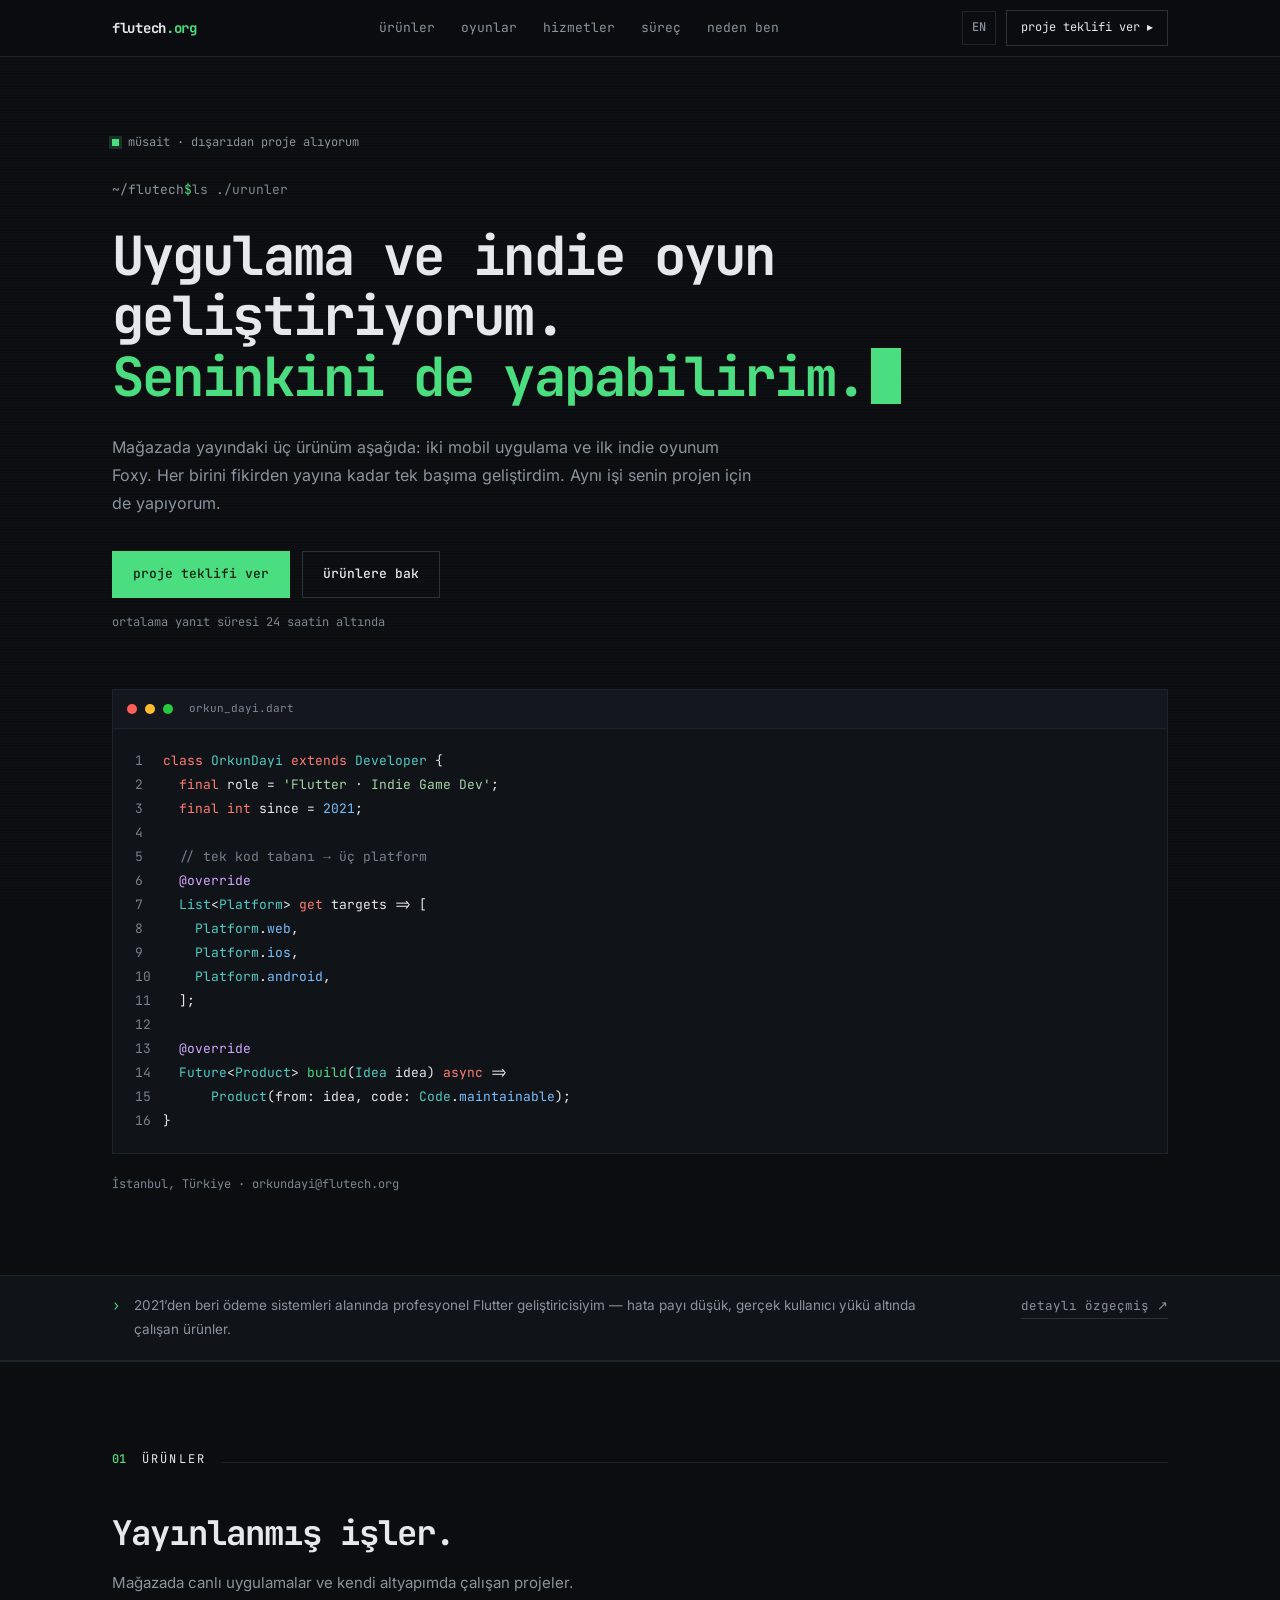
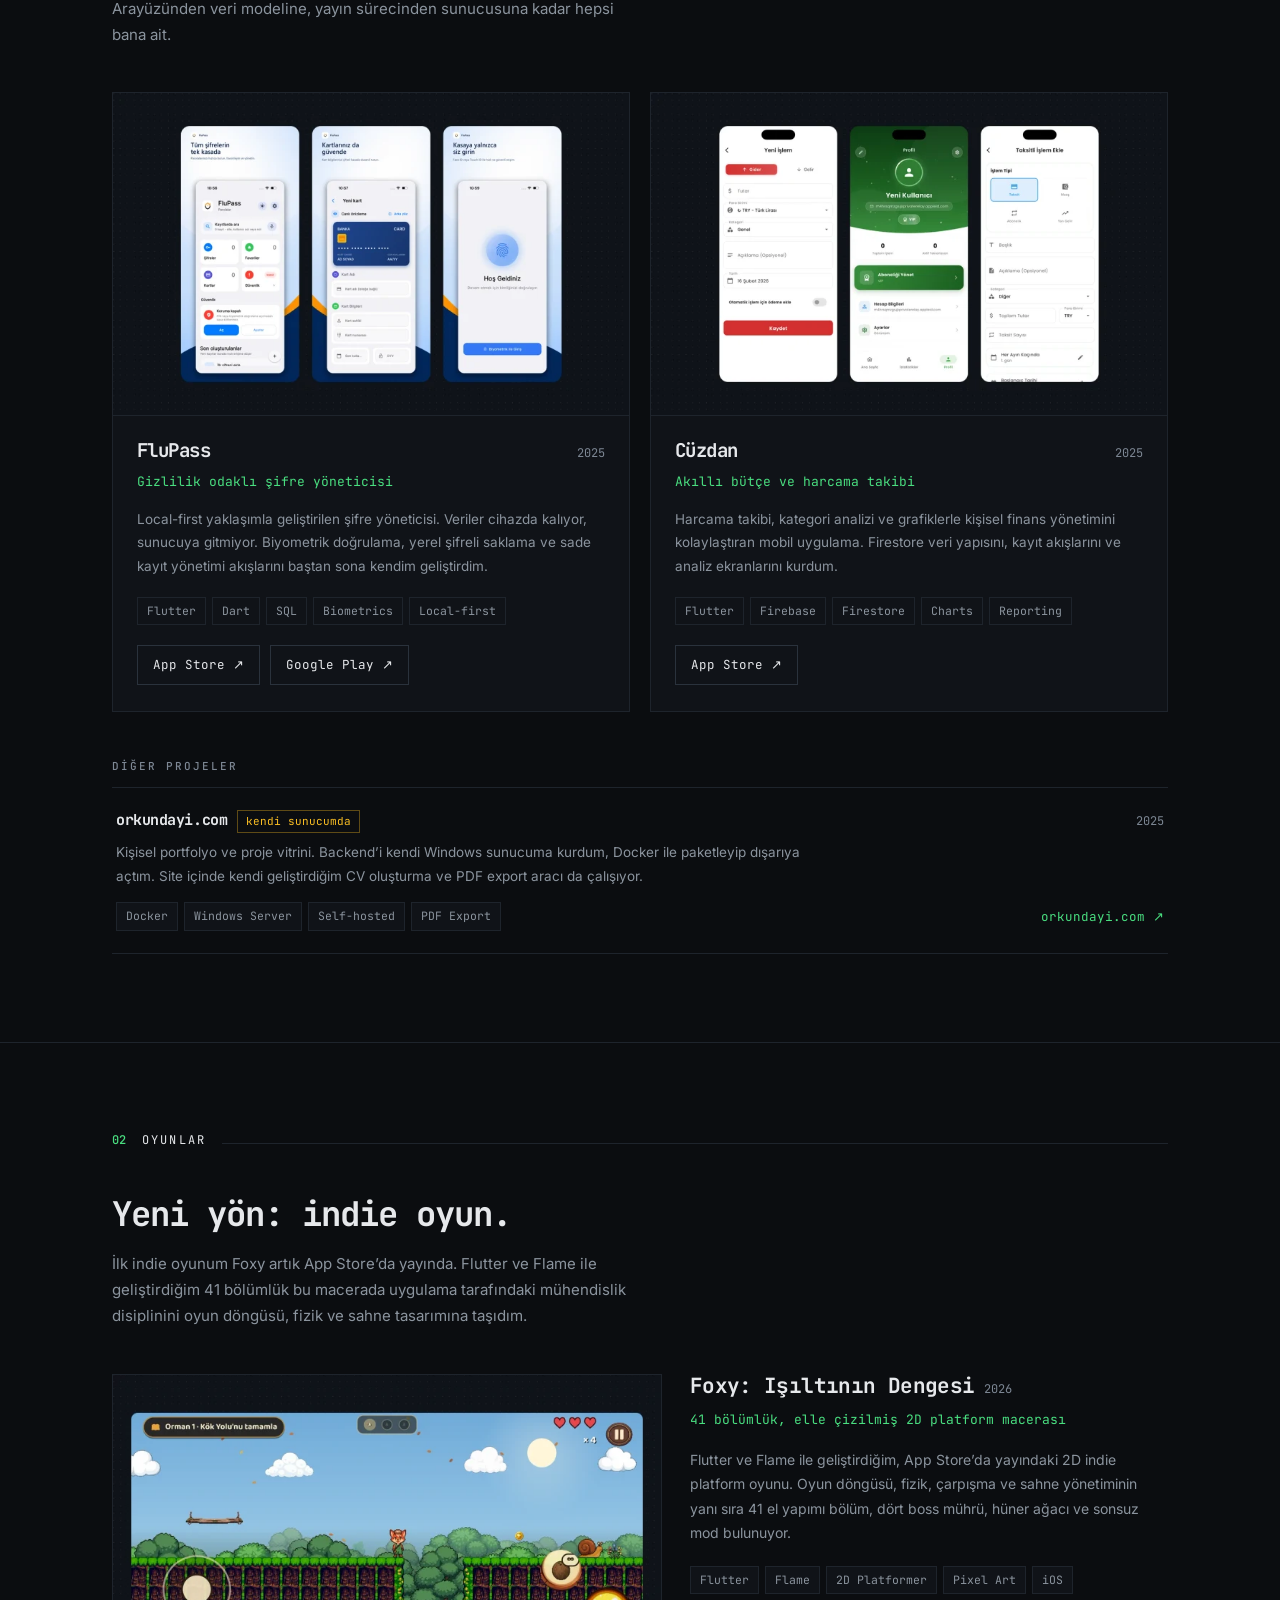
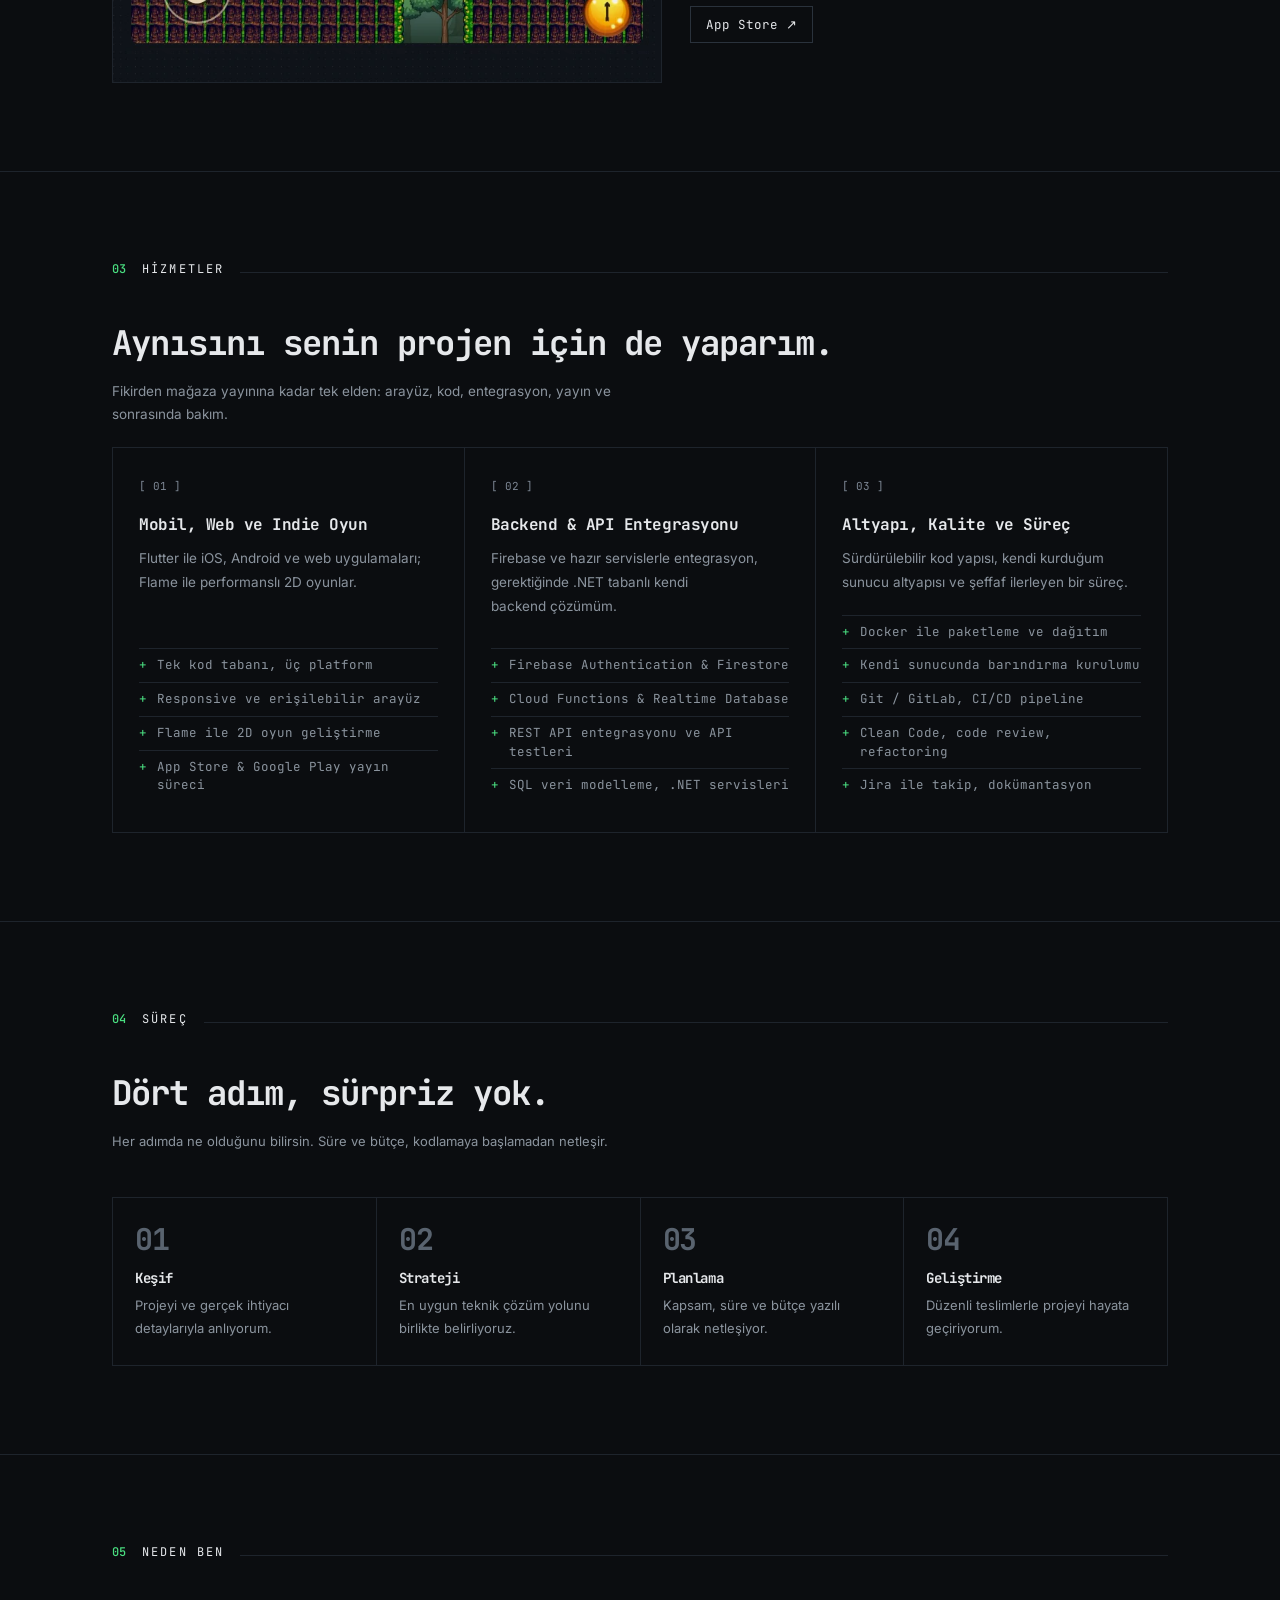
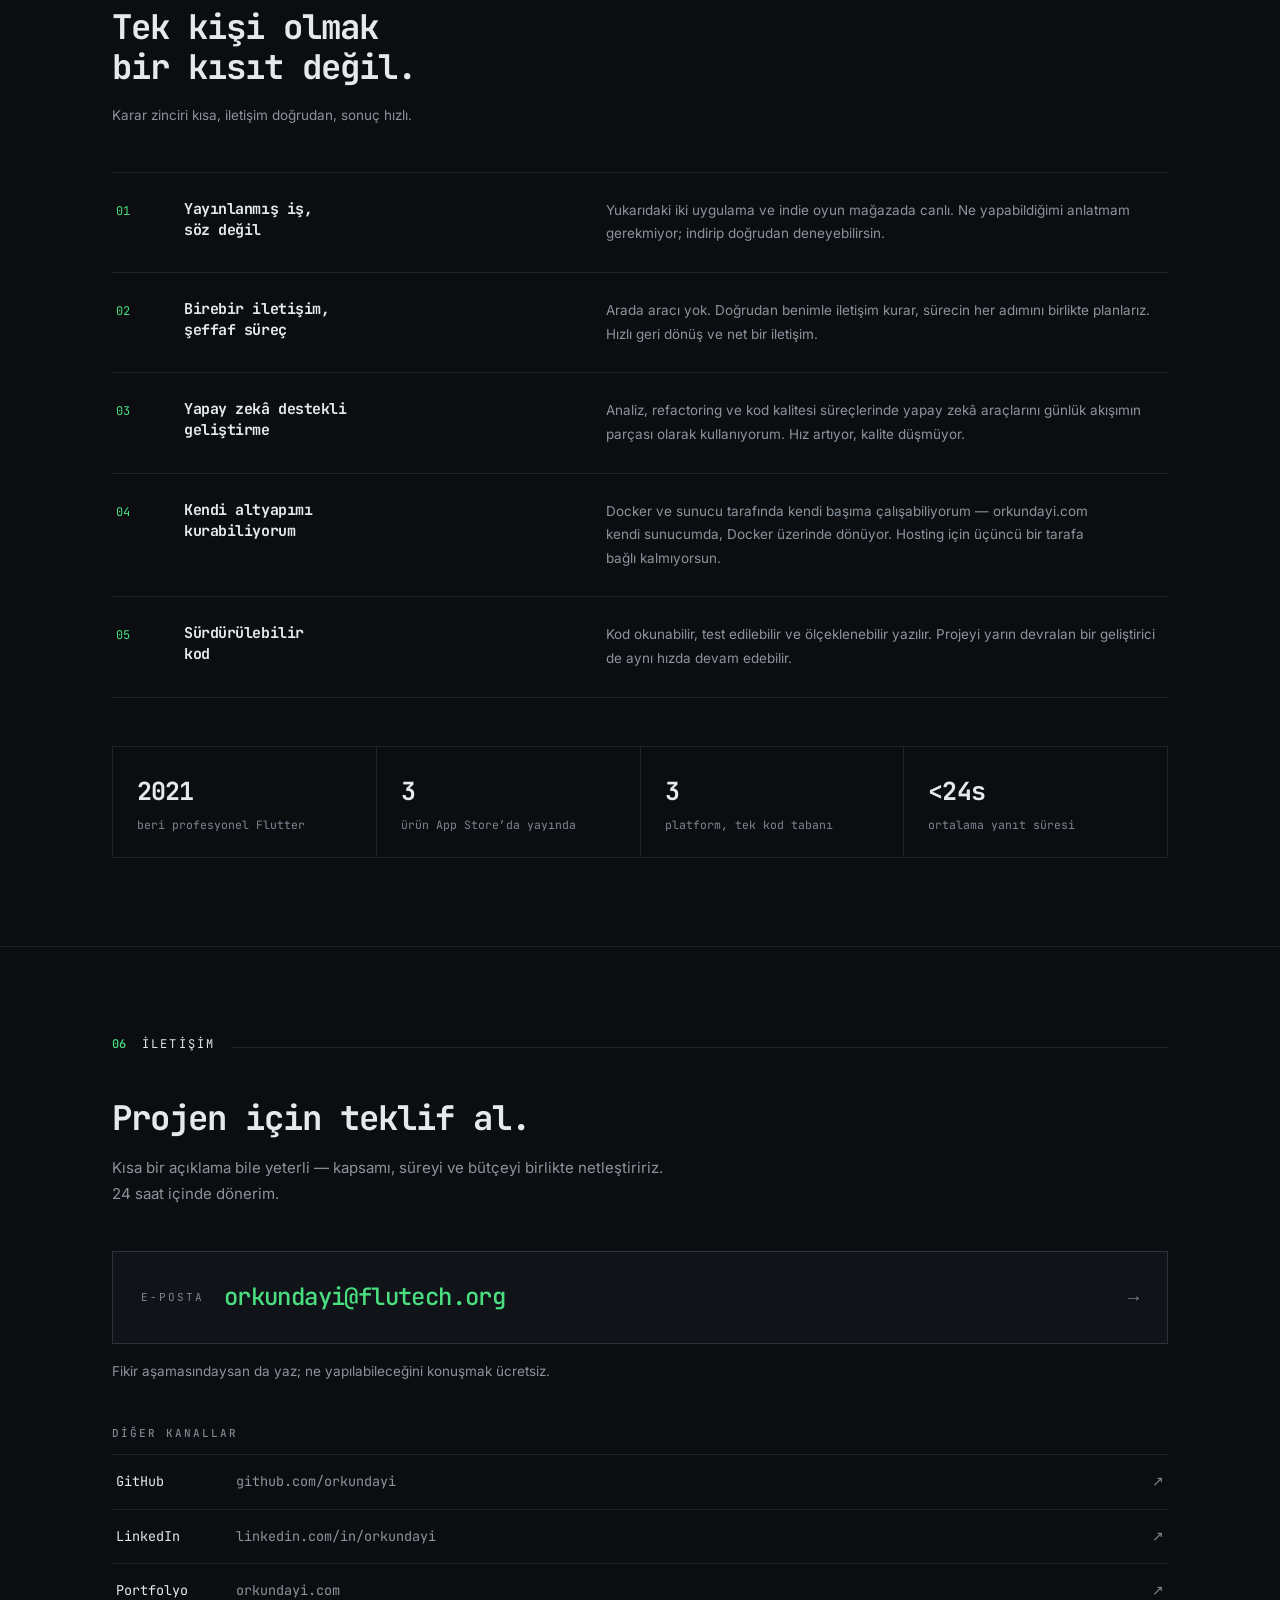
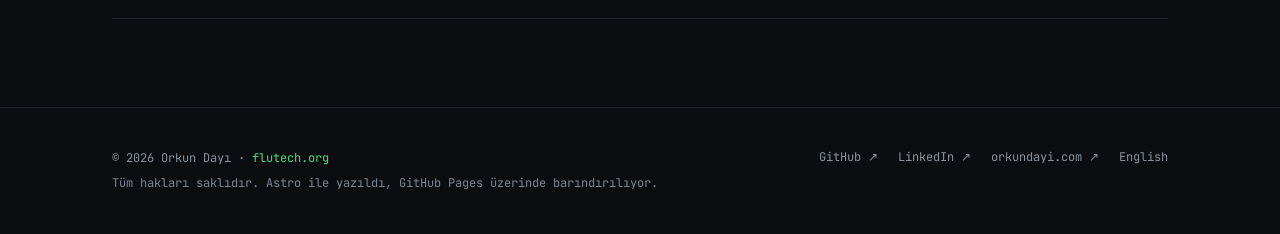
==== commit 0a1b5881: "site: 2026-08-27 11:19 guncellemesi" ====
--- a/index.html
+++ b/index.html
@@ -1,7 +1,9 @@
-<!DOCTYPE html><html lang="tr"><head><meta charset="utf-8"><meta name="viewport" content="width=device-width, initial-scale=1"><title>Flutech Dev — Flutter Uygulama ve Oyun Geliştirme | Orkun Dayı</title><meta name="description" content="Flutter ile iOS, Android ve web uygulamaları geliştiriyorum. FluPass ve Cüzdan mağazada yayında, Foxy test aşamasında. Proje geliştirme işi alıyorum — İstanbul."><link rel="canonical" href="https://flutech.org/"><link rel="alternate" hreflang="tr" href="https://flutech.org/"><link rel="alternate" hreflang="en" href="https://flutech.org/en/"><link rel="alternate" hreflang="x-default" href="https://flutech.org/"><meta name="author" content="Orkun Dayı"><meta name="theme-color" content="#0b0d10"><meta name="color-scheme" content="dark"><!-- Open Graph --><meta property="og:type" content="website"><meta property="og:site_name" content="Flutech Dev"><meta property="og:title" content="Flutech Dev — Flutter Uygulama ve Oyun Geliştirme | Orkun Dayı"><meta property="og:description" content="Flutter ile iOS, Android ve web uygulamaları geliştiriyorum. FluPass ve Cüzdan mağazada yayında, Foxy test aşamasında. Proje geliştirme işi alıyorum — İstanbul."><meta property="og:url" content="https://flutech.org/"><meta property="og:image" content="https://flutech.org/og.png"><meta property="og:image:width" content="1200"><meta property="og:image:height" content="630"><meta property="og:image:alt" content="Flutech Dev — Flutter uygulama ve oyun geliştirme"><meta property="og:locale" content="tr_TR"><meta property="og:locale:alternate" content="en_US"><!-- Twitter --><meta name="twitter:card" content="summary_large_image"><meta name="twitter:title" content="Flutech Dev — Flutter Uygulama ve Oyun Geliştirme | Orkun Dayı"><meta name="twitter:description" content="Flutter ile iOS, Android ve web uygulamaları geliştiriyorum. FluPass ve Cüzdan mağazada yayında, Foxy test aşamasında. Proje geliştirme işi alıyorum — İstanbul."><meta name="twitter:image" content="https://flutech.org/og.png"><!-- Simgeler --><link rel="icon" href="/favicon.svg" type="image/svg+xml"><link rel="icon" href="/favicon-32.png" sizes="32x32" type="image/png"><link rel="apple-touch-icon" href="/icon-192.png"><link rel="manifest" href="/manifest.webmanifest"><link rel="sitemap" href="/sitemap-index.xml"><script type="application/ld+json">{"@context":"https://schema.org","@graph":[{"@type":"MobileApplication","name":"FluPass","description":"Local-first yaklaşımla geliştirilen şifre yöneticisi. Veriler cihazda kalıyor, sunucuya gitmiyor. Biyometrik doğrulama, yerel şifreli saklama ve sade kayıt yönetimi akışlarını baştan sona kendim geliştirdim.","url":"https://apps.apple.com/tr/app/flupass/id6753706050?l=tr","applicationCategory":"SecurityApplication","operatingSystem":"iOS, Android","author":{"@id":"https://flutech.org/#orkundayi"},"image":"https://flutech.org/projects/flupass.webp"},{"@type":"MobileApplication","name":"Cüzdan","description":"Harcama takibi, kategori analizi ve grafiklerle kişisel finans yönetimini kolaylaştıran mobil uygulama. Firestore veri yapısını, kayıt akışlarını ve analiz ekranlarını kurdum.","url":"https://apps.apple.com/tr/app/c%C3%BCzdan-ak%C4%B1ll%C4%B1-b%C3%BCt%C3%A7e/id6758697145?l=tr","applicationCategory":"FinanceApplication","operatingSystem":"iOS","author":{"@id":"https://flutech.org/#orkundayi"},"image":"https://flutech.org/projects/cuzdan.webp"},{"@type":"Person","@id":"https://flutech.org/#orkundayi","name":"Orkun Dayı","url":"https://flutech.org","email":"mailto:orkundayi@flutech.org","jobTitle":"Flutter Developer","description":"Flutter ile iOS, Android ve web uygulamaları geliştiriyorum. FluPass ve Cüzdan mağazada yayında, Foxy test aşamasında. Proje geliştirme işi alıyorum — İstanbul.","address":{"@type":"PostalAddress","addressLocality":"Istanbul","addressCountry":"TR"},"sameAs":["https://github.com/orkundayi","https://www.linkedin.com/in/orkundayi/","https://orkundayi.com"],"knowsAbout":["Flutter","Dart","Firebase","Firestore","REST API","SQL",".NET","Docker","Flame","Mobile app development","Game development"]},{"@type":"WebSite","@id":"https://flutech.org/#website","url":"https://flutech.org","name":"Flutech Dev","inLanguage":"tr-TR","publisher":{"@id":"https://flutech.org/#orkundayi"}}]}</script><link rel="stylesheet" href="/assets/Footer.-SfY-IPn.css"><link rel="stylesheet" href="/assets/Page.f08IFRJm.css"></head><body><a class="skip-link" href="#main">İçeriğe geç</a><nav class="nav" data-astro-cid-wpvy4v7s><div class="nav-in" data-astro-cid-wpvy4v7s><a class="logo" href="/" aria-label="flutech.org" data-astro-cid-wpvy4v7s>flutech<b data-astro-cid-wpvy4v7s>.org</b></a><ul class="nav-links" data-astro-cid-wpvy4v7s><li data-astro-cid-wpvy4v7s><a href="#products" data-astro-cid-wpvy4v7s>ürünler</a></li><li data-astro-cid-wpvy4v7s><a href="#games" data-astro-cid-wpvy4v7s>oyunlar</a></li><li data-astro-cid-wpvy4v7s><a href="#services" data-astro-cid-wpvy4v7s>hizmetler</a></li><li data-astro-cid-wpvy4v7s><a href="#process" data-astro-cid-wpvy4v7s>süreç</a></li><li data-astro-cid-wpvy4v7s><a href="#why" data-astro-cid-wpvy4v7s>neden ben</a></li></ul><div class="nav-right" data-astro-cid-wpvy4v7s><a class="lang" href="/en/" hreflang="en" title="English" data-astro-cid-wpvy4v7s>EN</a><a class="nav-cta" href="#contact" data-astro-cid-wpvy4v7s>proje teklifi ver <span aria-hidden="true" data-astro-cid-wpvy4v7s>▸</span></a></div></div></nav><main id="main"><header class="hero" data-astro-cid-ge2uvauf><div class="wrap" data-astro-cid-ge2uvauf><p class="avail" data-astro-cid-ge2uvauf><i aria-hidden="true" data-astro-cid-ge2uvauf></i>müsait · dışarıdan proje alıyorum</p><p class="prompt" data-astro-cid-ge2uvauf><span class="path" data-astro-cid-ge2uvauf>~/flutech</span><span class="sigil" aria-hidden="true" data-astro-cid-ge2uvauf>$</span>ls ./urunler</p><h1 data-astro-cid-ge2uvauf>Uygulama ve oyun<br data-astro-cid-ge2uvauf>geliştiriyorum.<br data-astro-cid-ge2uvauf><em data-astro-cid-ge2uvauf>Seninkini de yapabilirim.</em><span class="cursor" aria-hidden="true" data-astro-cid-ge2uvauf></span></h1><p class="lede" data-astro-cid-ge2uvauf>Flutter ile iOS, Android ve web için uygulama geliştiriyorum. Mağazada yayında olan işlerim aşağıda — hepsini tek başıma, fikirden yayına kadar geliştirdim. Aynı işi senin projen için de yapıyorum.</p><div class="btns" data-astro-cid-ge2uvauf><a class="btn" href="#contact" data-astro-cid-ge2uvauf>proje teklifi ver</a><a class="btn btn--ghost" href="#products" data-astro-cid-ge2uvauf>ürünlere bak</a></div><p class="note" data-astro-cid-ge2uvauf>ortalama yanıt süresi 24 saatin altında</p><div class="code" data-astro-cid-ge2uvauf><div class="code-bar" data-astro-cid-ge2uvauf><span class="dot dot--r" aria-hidden="true" data-astro-cid-ge2uvauf></span><span class="dot dot--y" aria-hidden="true" data-astro-cid-ge2uvauf></span><span class="dot dot--g" aria-hidden="true" data-astro-cid-ge2uvauf></span><span class="code-name" data-astro-cid-ge2uvauf>orkun_dayi.dart</span></div><div class="code-body" data-astro-cid-ge2uvauf><code data-astro-cid-ge2uvauf><span class="row" data-astro-cid-ge2uvauf><span class="ln" aria-hidden="true" data-astro-cid-ge2uvauf>1</span><span data-astro-cid-ge2uvauf><span class="k">class</span> <span class="c">OrkunDayi</span> <span class="k">extends</span> <span class="c">Developer</span> {</span></span><span class="row" data-astro-cid-ge2uvauf><span class="ln" aria-hidden="true" data-astro-cid-ge2uvauf>2</span><span data-astro-cid-ge2uvauf>  <span class="k">final</span> role = <span class="s">'Flutter · Full-Stack'</span>;</span></span><span class="row" data-astro-cid-ge2uvauf><span class="ln" aria-hidden="true" data-astro-cid-ge2uvauf>3</span><span data-astro-cid-ge2uvauf>  <span class="k">final</span> <span class="k">int</span> since = <span class="n">2021</span>;</span></span><span class="row" data-astro-cid-ge2uvauf><span class="ln" aria-hidden="true" data-astro-cid-ge2uvauf>4</span><span data-astro-cid-ge2uvauf>&nbsp;</span></span><span class="row" data-astro-cid-ge2uvauf><span class="ln" aria-hidden="true" data-astro-cid-ge2uvauf>5</span><span data-astro-cid-ge2uvauf>  <span class="cm">// tek kod tabanı → üç platform</span></span></span><span class="row" data-astro-cid-ge2uvauf><span class="ln" aria-hidden="true" data-astro-cid-ge2uvauf>6</span><span data-astro-cid-ge2uvauf>  <span class="f">@override</span></span></span><span class="row" data-astro-cid-ge2uvauf><span class="ln" aria-hidden="true" data-astro-cid-ge2uvauf>7</span><span data-astro-cid-ge2uvauf>  <span class="c">List</span>&lt;<span class="c">Platform</span>&gt; <span class="k">get</span> targets =&gt; [</span></span><span class="row" data-astro-cid-ge2uvauf><span class="ln" aria-hidden="true" data-astro-cid-ge2uvauf>8</span><span data-astro-cid-ge2uvauf>    <span class="c">Platform</span>.<span class="n">web</span>,</span></span><span class="row" data-astro-cid-ge2uvauf><span class="ln" aria-hidden="true" data-astro-cid-ge2uvauf>9</span><span data-astro-cid-ge2uvauf>    <span class="c">Platform</span>.<span class="n">ios</span>,</span></span><span class="row" data-astro-cid-ge2uvauf><span class="ln" aria-hidden="true" data-astro-cid-ge2uvauf>10</span><span data-astro-cid-ge2uvauf>    <span class="c">Platform</span>.<span class="n">android</span>,</span></span><span class="row" data-astro-cid-ge2uvauf><span class="ln" aria-hidden="true" data-astro-cid-ge2uvauf>11</span><span data-astro-cid-ge2uvauf>  ];</span></span><span class="row" data-astro-cid-ge2uvauf><span class="ln" aria-hidden="true" data-astro-cid-ge2uvauf>12</span><span data-astro-cid-ge2uvauf>&nbsp;</span></span><span class="row" data-astro-cid-ge2uvauf><span class="ln" aria-hidden="true" data-astro-cid-ge2uvauf>13</span><span data-astro-cid-ge2uvauf>  <span class="f">@override</span></span></span><span class="row" data-astro-cid-ge2uvauf><span class="ln" aria-hidden="true" data-astro-cid-ge2uvauf>14</span><span data-astro-cid-ge2uvauf>  <span class="c">Future</span>&lt;<span class="c">Product</span>&gt; <span class="fn">build</span>(<span class="c">Idea</span> idea) <span class="k">async</span> =&gt;</span></span><span class="row" data-astro-cid-ge2uvauf><span class="ln" aria-hidden="true" data-astro-cid-ge2uvauf>15</span><span data-astro-cid-ge2uvauf>      <span class="c">Product</span>(from: idea, code: <span class="c">Code</span>.<span class="n">maintainable</span>);</span></span><span class="row" data-astro-cid-ge2uvauf><span class="ln" aria-hidden="true" data-astro-cid-ge2uvauf>16</span><span data-astro-cid-ge2uvauf>}</span></span></code></div></div><p class="loc" data-astro-cid-ge2uvauf>İstanbul, Türkiye · orkundayi@flutech.org</p></div></header><aside class="band" data-astro-cid-o6uyypaq><div class="wrap band-in" data-astro-cid-o6uyypaq><span class="marker" aria-hidden="true" data-astro-cid-o6uyypaq>›</span><p data-astro-cid-o6uyypaq>2021’den beri ödeme sistemleri alanında profesyonel Flutter geliştiricisiyim — hata payı düşük, gerçek kullanıcı yükü altında çalışan ürünler.</p><a href="https://orkundayi.com" target="_blank" rel="noopener noreferrer" data-astro-cid-o6uyypaq>detaylı özgeçmiş <span aria-hidden="true" data-astro-cid-o6uyypaq>↗</span></a></div></aside><section class="section" id="products" aria-labelledby="products-title" data-astro-cid-rtei5hqi><div class="wrap" data-astro-cid-rtei5hqi><div class="sec-head"><span class="sec-num">01</span><span class="sec-eyebrow">Ürünler</span><span class="sec-rule" aria-hidden="true"></span></div><h2 class="sec-title" id="products-title" data-astro-cid-rtei5hqi>Yayınlanmış işler.</h2><p class="sec-lede" data-astro-cid-rtei5hqi>Mağazada canlı uygulamalar ve kendi altyapımda çalışan projeler. Arayüzünden veri modeline, yayın sürecinden sunucusuna kadar hepsi bana ait.</p><ul class="cards" data-astro-cid-rtei5hqi><li class="card" data-astro-cid-rtei5hqi><div class="media" data-astro-cid-j6u6ogab><img src="/projects/flupass.webp" alt="FluPass — Gizlilik odaklı şifre yöneticisi" loading="lazy" decoding="async" width="1200" height="750" data-astro-cid-j6u6ogab></div><div class="card-body" data-astro-cid-rtei5hqi><div class="card-head" data-astro-cid-rtei5hqi><h3 data-astro-cid-rtei5hqi>FluPass</h3><span class="year" data-astro-cid-rtei5hqi>2025</span></div><p class="tagline" data-astro-cid-rtei5hqi>Gizlilik odaklı şifre yöneticisi</p><p class="desc" data-astro-cid-rtei5hqi>Local-first yaklaşımla geliştirilen şifre yöneticisi. Veriler cihazda kalıyor, sunucuya gitmiyor. Biyometrik doğrulama, yerel şifreli saklama ve sade kayıt yönetimi akışlarını baştan sona kendim geliştirdim.</p><ul class="tags" data-astro-cid-rtei5hqi><li class="tag" data-astro-cid-rtei5hqi>Flutter</li><li class="tag" data-astro-cid-rtei5hqi>Dart</li><li class="tag" data-astro-cid-rtei5hqi>SQL</li><li class="tag" data-astro-cid-rtei5hqi>Biyometrik</li><li class="tag" data-astro-cid-rtei5hqi>Local-first</li></ul><ul class="stores" data-astro-cid-rtei5hqi><li data-astro-cid-rtei5hqi><a href="https://apps.apple.com/tr/app/flupass/id6753706050?l=tr" target="_blank" rel="noopener noreferrer" data-astro-cid-rtei5hqi>App Store <span aria-hidden="true" data-astro-cid-rtei5hqi>↗</span></a></li><li data-astro-cid-rtei5hqi><a href="https://play.google.com/store/apps/details?id=com.flutech.flupass" target="_blank" rel="noopener noreferrer" data-astro-cid-rtei5hqi>Google Play <span aria-hidden="true" data-astro-cid-rtei5hqi>↗</span></a></li></ul></div></li><li class="card" data-astro-cid-rtei5hqi><div class="media" data-astro-cid-j6u6ogab><img src="/projects/cuzdan.webp" alt="Cüzdan — Akıllı bütçe ve harcama takibi" loading="lazy" decoding="async" width="1200" height="750" data-astro-cid-j6u6ogab></div><div class="card-body" data-astro-cid-rtei5hqi><div class="card-head" data-astro-cid-rtei5hqi><h3 data-astro-cid-rtei5hqi>Cüzdan</h3><span class="year" data-astro-cid-rtei5hqi>2025</span></div><p class="tagline" data-astro-cid-rtei5hqi>Akıllı bütçe ve harcama takibi</p><p class="desc" data-astro-cid-rtei5hqi>Harcama takibi, kategori analizi ve grafiklerle kişisel finans yönetimini kolaylaştıran mobil uygulama. Firestore veri yapısını, kayıt akışlarını ve analiz ekranlarını kurdum.</p><ul class="tags" data-astro-cid-rtei5hqi><li class="tag" data-astro-cid-rtei5hqi>Flutter</li><li class="tag" data-astro-cid-rtei5hqi>Firebase</li><li class="tag" data-astro-cid-rtei5hqi>Firestore</li><li class="tag" data-astro-cid-rtei5hqi>Grafikler</li><li class="tag" data-astro-cid-rtei5hqi>Raporlama</li></ul><ul class="stores" data-astro-cid-rtei5hqi><li data-astro-cid-rtei5hqi><a href="https://apps.apple.com/tr/app/c%C3%BCzdan-ak%C4%B1ll%C4%B1-b%C3%BCt%C3%A7e/id6758697145?l=tr" target="_blank" rel="noopener noreferrer" data-astro-cid-rtei5hqi>App Store <span aria-hidden="true" data-astro-cid-rtei5hqi>↗</span></a></li></ul></div></li></ul><h3 class="other-label" data-astro-cid-rtei5hqi>Diğer projeler</h3><ol class="list" data-astro-cid-rtei5hqi><li class="item" data-astro-cid-rtei5hqi><div class="item-head" data-astro-cid-rtei5hqi><h4 data-astro-cid-rtei5hqi>orkundayi.com</h4><span class="status" data-astro-cid-rtei5hqi>kendi sunucumda</span><span class="year" data-astro-cid-rtei5hqi>2025</span></div><p class="desc" data-astro-cid-rtei5hqi>Kişisel portfolyo ve proje vitrini. Backend’i kendi Windows sunucuma kurdum, Docker ile paketleyip dışarıya açtım. Site içinde kendi geliştirdiğim CV oluşturma ve PDF export aracı da çalışıyor.</p><div class="item-meta" data-astro-cid-rtei5hqi><ul class="tags" data-astro-cid-rtei5hqi><li class="tag" data-astro-cid-rtei5hqi>Docker</li><li class="tag" data-astro-cid-rtei5hqi>Windows Server</li><li class="tag" data-astro-cid-rtei5hqi>Self-hosted</li><li class="tag" data-astro-cid-rtei5hqi>PDF Export</li></ul><ul class="inline-links" data-astro-cid-rtei5hqi><li data-astro-cid-rtei5hqi><a href="https://orkundayi.com" target="_blank" rel="noopener noreferrer" data-astro-cid-rtei5hqi>orkundayi.com <span aria-hidden="true" data-astro-cid-rtei5hqi>↗</span></a></li></ul></div></li></ol></div></section><section class="section" id="games" aria-labelledby="games-title" data-astro-cid-bfmdqxla><div class="wrap" data-astro-cid-bfmdqxla><div class="sec-head"><span class="sec-num">02</span><span class="sec-eyebrow">Oyunlar</span><span class="sec-rule" aria-hidden="true"></span></div><h2 class="sec-title" id="games-title" data-astro-cid-bfmdqxla>Yeni yön: indie oyun.</h2><p class="sec-lede" data-astro-cid-bfmdqxla>Flutter ve Flame ile oyun geliştirmeye başladım. Uygulama tarafındaki aynı mühendislik disiplini, bu sefer oyun döngüsü ve fizik üzerinde.</p><article class="game" data-astro-cid-bfmdqxla><div class="media media--wide" data-astro-cid-j6u6ogab><img src="/projects/foxy.webp" alt="Foxy: Işıltının Dengesi — Flutter ve Flame ile indie oyun" loading="lazy" decoding="async" width="1200" height="750" data-astro-cid-j6u6ogab></div><div class="game-body" data-astro-cid-bfmdqxla><div class="game-head" data-astro-cid-bfmdqxla><h3 data-astro-cid-bfmdqxla>Foxy: Işıltının Dengesi</h3><span class="status" data-astro-cid-bfmdqxla>test aşamasında</span><span class="year" data-astro-cid-bfmdqxla>2026</span></div><p class="tagline" data-astro-cid-bfmdqxla>Flutter ve Flame ile indie oyun</p><p class="desc" data-astro-cid-bfmdqxla>Flame motoru üzerine kurduğum 2D indie oyun. Oyun döngüsü, fizik, çarpışma ve sahne yönetimi tamamen Dart tarafında yazıldı; pixel-art varlıklar PixelLab ile üretiliyor. Şu an test aşamasında.</p><ul class="tags" data-astro-cid-bfmdqxla><li class="tag" data-astro-cid-bfmdqxla>Flutter</li><li class="tag" data-astro-cid-bfmdqxla>Flame</li><li class="tag" data-astro-cid-bfmdqxla>Oyun Motoru</li><li class="tag" data-astro-cid-bfmdqxla>Pixel Art</li><li class="tag" data-astro-cid-bfmdqxla>2D</li></ul></div></article></div></section><section class="section" id="services" aria-labelledby="services-title" data-astro-cid-lesv7jgp><div class="wrap" data-astro-cid-lesv7jgp><div class="sec-head"><span class="sec-num">03</span><span class="sec-eyebrow">Hizmetler</span><span class="sec-rule" aria-hidden="true"></span></div><h2 class="sec-title" id="services-title" data-astro-cid-lesv7jgp>Aynısını senin projen için de yaparım.</h2><p class="sec-lede" data-astro-cid-lesv7jgp>Fikirden mağaza yayınına kadar tek elden: arayüz, kod, entegrasyon, yayın ve sonrasında bakım.</p><ul class="grid" data-astro-cid-lesv7jgp><li class="cell" data-astro-cid-lesv7jgp><span class="cell-tag" data-astro-cid-lesv7jgp>[ 01 ]</span><h3 data-astro-cid-lesv7jgp>Mobil ve Web Uygulamaları</h3><p data-astro-cid-lesv7jgp>Flutter ile iOS, Android ve web için tek kod tabanından modern, performanslı uygulamalar.</p><ul class="feats" data-astro-cid-lesv7jgp><li data-astro-cid-lesv7jgp>Tek kod tabanı, üç platform</li><li data-astro-cid-lesv7jgp>Responsive ve erişilebilir arayüz</li><li data-astro-cid-lesv7jgp>App Store &amp; Google Play yayın süreci</li><li data-astro-cid-lesv7jgp>Mevcut uygulamalarda performans iyileştirme</li></ul></li><li class="cell" data-astro-cid-lesv7jgp><span class="cell-tag" data-astro-cid-lesv7jgp>[ 02 ]</span><h3 data-astro-cid-lesv7jgp>Backend &amp; API Entegrasyonu</h3><p data-astro-cid-lesv7jgp>Firebase ve hazır servislerle entegrasyon, gerektiğinde .NET tabanlı kendi backend çözümüm.</p><ul class="feats" data-astro-cid-lesv7jgp><li data-astro-cid-lesv7jgp>Firebase Authentication &amp; Firestore</li><li data-astro-cid-lesv7jgp>Cloud Functions &amp; Realtime Database</li><li data-astro-cid-lesv7jgp>REST API entegrasyonu ve API testleri</li><li data-astro-cid-lesv7jgp>SQL veri modelleme, .NET servisleri</li></ul></li><li class="cell" data-astro-cid-lesv7jgp><span class="cell-tag" data-astro-cid-lesv7jgp>[ 03 ]</span><h3 data-astro-cid-lesv7jgp>Altyapı, Kalite ve Süreç</h3><p data-astro-cid-lesv7jgp>Sürdürülebilir kod yapısı, kendi kurduğum sunucu altyapısı ve şeffaf ilerleyen bir süreç.</p><ul class="feats" data-astro-cid-lesv7jgp><li data-astro-cid-lesv7jgp>Docker ile paketleme ve dağıtım</li><li data-astro-cid-lesv7jgp>Kendi sunucunda barındırma kurulumu</li><li data-astro-cid-lesv7jgp>Git / GitLab, CI/CD pipeline</li><li data-astro-cid-lesv7jgp>Clean Code, code review, refactoring</li><li data-astro-cid-lesv7jgp>Jira ile takip, dokümantasyon</li></ul></li></ul></div></section><section class="section" id="process" aria-labelledby="process-title" data-astro-cid-grsovck6><div class="wrap" data-astro-cid-grsovck6><div class="sec-head"><span class="sec-num">04</span><span class="sec-eyebrow">Süreç</span><span class="sec-rule" aria-hidden="true"></span></div><h2 class="sec-title" id="process-title" data-astro-cid-grsovck6>Dört adım, sürpriz yok.</h2><p class="sec-lede" data-astro-cid-grsovck6>Her adımda ne olduğunu bilirsin. Süre ve bütçe, kodlamaya başlamadan netleşir.</p><ol class="steps" data-astro-cid-grsovck6><li class="step" data-astro-cid-grsovck6><span class="step-n" data-astro-cid-grsovck6>01</span><h3 data-astro-cid-grsovck6>Keşif</h3><p data-astro-cid-grsovck6>Projeyi ve gerçek ihtiyacı detaylarıyla anlıyorum.</p></li><li class="step" data-astro-cid-grsovck6><span class="step-n" data-astro-cid-grsovck6>02</span><h3 data-astro-cid-grsovck6>Strateji</h3><p data-astro-cid-grsovck6>En uygun teknik çözüm yolunu birlikte belirliyoruz.</p></li><li class="step" data-astro-cid-grsovck6><span class="step-n" data-astro-cid-grsovck6>03</span><h3 data-astro-cid-grsovck6>Planlama</h3><p data-astro-cid-grsovck6>Kapsam, süre ve bütçe yazılı olarak netleşiyor.</p></li><li class="step" data-astro-cid-grsovck6><span class="step-n" data-astro-cid-grsovck6>04</span><h3 data-astro-cid-grsovck6>Geliştirme</h3><p data-astro-cid-grsovck6>Düzenli teslimlerle projeyi hayata geçiriyorum.</p></li></ol></div></section><section class="section" id="why" aria-labelledby="why-title" data-astro-cid-psdxjdsr><div class="wrap" data-astro-cid-psdxjdsr><div class="sec-head"><span class="sec-num">05</span><span class="sec-eyebrow">Neden ben</span><span class="sec-rule" aria-hidden="true"></span></div><h2 class="sec-title" id="why-title" data-astro-cid-psdxjdsr>Tek kişi olmak
+<!DOCTYPE html><html lang="tr"><head><meta charset="utf-8"><meta name="viewport" content="width=device-width, initial-scale=1"><title>Flutech Dev — Flutter Uygulama ve Indie Oyun Geliştirme</title><meta name="description" content="Flutter ile iOS, Android ve web uygulamaları; Flame ile indie oyunlar geliştiriyorum. FluPass, Cüzdan ve Foxy App Store’da yayında. Proje işi alıyorum."><link rel="canonical" href="https://flutech.org/"><link rel="alternate" hreflang="tr" href="https://flutech.org/"><link rel="alternate" hreflang="en" href="https://flutech.org/en/"><link rel="alternate" hreflang="x-default" href="https://flutech.org/"><meta name="author" content="Orkun Dayı"><meta name="theme-color" content="#0b0d10"><meta name="color-scheme" content="dark"><!-- Open Graph --><meta property="og:type" content="website"><meta property="og:site_name" content="Flutech Dev"><meta property="og:title" content="Flutech Dev — Flutter Uygulama ve Indie Oyun Geliştirme"><meta property="og:description" content="Flutter ile iOS, Android ve web uygulamaları; Flame ile indie oyunlar geliştiriyorum. FluPass, Cüzdan ve Foxy App Store’da yayında. Proje işi alıyorum."><meta property="og:url" content="https://flutech.org/"><meta property="og:image" content="https://flutech.org/og.png"><meta property="og:image:width" content="1200"><meta property="og:image:height" content="630"><meta property="og:image:alt" content="Flutech Dev — Flutter uygulama ve indie oyun geliştirme"><meta property="og:locale" content="tr_TR"><meta property="og:locale:alternate" content="en_US"><!-- Twitter --><meta name="twitter:card" content="summary_large_image"><meta name="twitter:title" content="Flutech Dev — Flutter Uygulama ve Indie Oyun Geliştirme"><meta name="twitter:description" content="Flutter ile iOS, Android ve web uygulamaları; Flame ile indie oyunlar geliştiriyorum. FluPass, Cüzdan ve Foxy App Store’da yayında. Proje işi alıyorum."><meta name="twitter:image" content="https://flutech.org/og.png"><!-- Simgeler --><link rel="icon" href="/favicon.svg" type="image/svg+xml"><link rel="icon" href="/favicon-32.png" sizes="32x32" type="image/png"><link rel="apple-touch-icon" href="/icon-192.png"><link rel="manifest" href="/manifest.webmanifest"><link rel="sitemap" href="/sitemap-index.xml"><script type="application/ld+json">{"@context":"https://schema.org","@graph":[{"@type":"MobileApplication","name":"FluPass","description":"Local-first yaklaşımla geliştirilen şifre yöneticisi. Veriler cihazda kalıyor, sunucuya gitmiyor. Biyometrik doğrulama, yerel şifreli saklama ve sade kayıt yönetimi akışlarını baştan sona kendim geliştirdim.","url":"https://apps.apple.com/tr/app/flupass/id6753706050?l=tr","applicationCategory":"SecurityApplication","operatingSystem":"iOS, Android","author":{"@id":"https://flutech.org/#orkundayi"},"image":"https://flutech.org/projects/flupass.webp"},{"@type":"MobileApplication","name":"Cüzdan","description":"Harcama takibi, kategori analizi ve grafiklerle kişisel finans yönetimini kolaylaştıran mobil uygulama. Firestore veri yapısını, kayıt akışlarını ve analiz ekranlarını kurdum.","url":"https://apps.apple.com/tr/app/c%C3%BCzdan-ak%C4%B1ll%C4%B1-b%C3%BCt%C3%A7e/id6758697145?l=tr","applicationCategory":"FinanceApplication","operatingSystem":"iOS","author":{"@id":"https://flutech.org/#orkundayi"},"image":"https://flutech.org/projects/cuzdan.webp"},{"@type":"VideoGame","name":"Foxy: Işıltının Dengesi","description":"Flutter ve Flame ile geliştirdiğim, App Store’da yayındaki 2D indie platform oyunu. Oyun döngüsü, fizik, çarpışma ve sahne yönetiminin yanı sıra 41 el yapımı bölüm, dört boss mührü, hüner ağacı ve sonsuz mod bulunuyor.","url":"https://apps.apple.com/tr/app/foxy-i%C5%9F%C4%B1lt%C4%B1n%C4%B1n-dengesi/id6796245569?l=tr","applicationCategory":"GameApplication","author":{"@id":"https://flutech.org/#orkundayi"},"image":"https://flutech.org/projects/foxy.webp"},{"@type":"Person","@id":"https://flutech.org/#orkundayi","name":"Orkun Dayı","url":"https://flutech.org","email":"mailto:orkundayi@flutech.org","jobTitle":"Flutter ve Indie Oyun Geliştiricisi","description":"Flutter ile iOS, Android ve web uygulamaları; Flame ile indie oyunlar geliştiriyorum. FluPass, Cüzdan ve Foxy App Store’da yayında. Proje işi alıyorum.","address":{"@type":"PostalAddress","addressLocality":"Istanbul","addressCountry":"TR"},"sameAs":["https://github.com/orkundayi","https://www.linkedin.com/in/orkundayi/","https://orkundayi.com"],"knowsAbout":["Flutter","Dart","Firebase","Firestore","REST API","SQL",".NET","Docker","Flame","Mobile app development","Game development"]},{"@type":"WebSite","@id":"https://flutech.org/#website","url":"https://flutech.org","name":"Flutech Dev","inLanguage":"tr-TR","publisher":{"@id":"https://flutech.org/#orkundayi"}}]}</script><style>@font-face{font-family:JetBrains Mono;font-style:normal;font-display:swap;font-weight:400;src:url(/assets/jetbrains-mono-latin-400-normal.V6pRDFza.woff2)format("woff2"),url(/assets/jetbrains-mono-latin-400-normal.6-qcROiO.woff)format("woff")}@font-face{font-family:JetBrains Mono;font-style:normal;font-display:swap;font-weight:400;src:url(/assets/jetbrains-mono-latin-ext-400-normal.Bc8Ftmh3.woff2)format("woff2"),url(/assets/jetbrains-mono-latin-ext-400-normal.fXTG6kC5.woff)format("woff")}@font-face{font-family:JetBrains Mono;font-style:normal;font-display:swap;font-weight:500;src:url(/assets/jetbrains-mono-latin-500-normal.BWZEU5yA.woff2)format("woff2"),url(/assets/jetbrains-mono-latin-500-normal.CJOVTJB7.woff)format("woff")}@font-face{font-family:JetBrains Mono;font-style:normal;font-display:swap;font-weight:500;src:url(/assets/jetbrains-mono-latin-ext-500-normal.Cut-4mMH.woff2)format("woff2"),url(/assets/jetbrains-mono-latin-ext-500-normal.ckzbgY84.woff)format("woff")}@font-face{font-family:JetBrains Mono;font-style:normal;font-display:swap;font-weight:700;src:url(/assets/jetbrains-mono-latin-700-normal.BYuf6tUa.woff2)format("woff2"),url(/assets/jetbrains-mono-latin-700-normal.D3wTyLJW.woff)format("woff")}@font-face{font-family:JetBrains Mono;font-style:normal;font-display:swap;font-weight:700;src:url(/assets/jetbrains-mono-latin-ext-700-normal.CZipNAKV.woff2)format("woff2"),url(/assets/jetbrains-mono-latin-ext-700-normal.CxPITLHs.woff)format("woff")}@font-face{font-family:Inter Variable;font-style:normal;font-display:swap;font-weight:100 900;src:url(/assets/inter-cyrillic-ext-wght-normal.BOeWTOD4.woff2)format("woff2-variations");unicode-range:U+460-52F,U+1C80-1C8A,U+20B4,U+2DE0-2DFF,U+A640-A69F,U+FE2E-FE2F}@font-face{font-family:Inter Variable;font-style:normal;font-display:swap;font-weight:100 900;src:url(/assets/inter-cyrillic-wght-normal.DqGufNeO.woff2)format("woff2-variations");unicode-range:U+301,U+400-45F,U+490-491,U+4B0-4B1,U+2116}@font-face{font-family:Inter Variable;font-style:normal;font-display:swap;font-weight:100 900;src:url(/assets/inter-greek-ext-wght-normal.DlzME5K_.woff2)format("woff2-variations");unicode-range:U+1F??}@font-face{font-family:Inter Variable;font-style:normal;font-display:swap;font-weight:100 900;src:url(/assets/inter-greek-wght-normal.CkhJZR-_.woff2)format("woff2-variations");unicode-range:U+370-377,U+37A-37F,U+384-38A,U+38C,U+38E-3A1,U+3A3-3FF}@font-face{font-family:Inter Variable;font-style:normal;font-display:swap;font-weight:100 900;src:url(/assets/inter-vietnamese-wght-normal.CBcvBZtf.woff2)format("woff2-variations");unicode-range:U+102-103,U+110-111,U+128-129,U+168-169,U+1A0-1A1,U+1AF-1B0,U+300-301,U+303-304,U+308-309,U+323,U+329,U+1EA0-1EF9,U+20AB}@font-face{font-family:Inter Variable;font-style:normal;font-display:swap;font-weight:100 900;src:url(/assets/inter-latin-ext-wght-normal.DO1Apj_S.woff2)format("woff2-variations");unicode-range:U+100-2BA,U+2BD-2C5,U+2C7-2CC,U+2CE-2D7,U+2DD-2FF,U+304,U+308,U+329,U+1D00-1DBF,U+1E00-1E9F,U+1EF2-1EFF,U+2020,U+20A0-20AB,U+20AD-20C0,U+2113,U+2C60-2C7F,U+A720-A7FF}@font-face{font-family:Inter Variable;font-style:normal;font-display:swap;font-weight:100 900;src:url(/assets/inter-latin-wght-normal.Dx4kXJAl.woff2)format("woff2-variations");unicode-range:U+??,U+131,U+152-153,U+2BB-2BC,U+2C6,U+2DA,U+2DC,U+304,U+308,U+329,U+2000-206F,U+20AC,U+2122,U+2191,U+2193,U+2212,U+2215,U+FEFF,U+FFFD}:root{--bg:#0b0d10;--surface:#101318;--surface-2:#14181e;--border:#1e242c;--border-hi:#2a323c;--text:#e6e8eb;--muted:#8b949e;--dim:#7d8794;--faint:#77818d;--accent:#4ade80;--accent-dim:#22c55e;--accent-ink:#04210f;--amber:#fbbf24;--syn-keyword:#ff7b72;--syn-class:#4ecdc4;--syn-string:#a5d6a7;--syn-fn:#d2a8ff;--syn-num:#79c0ff;--mono:"JetBrains Mono", ui-monospace, SFMono-Regular, Menlo, Consolas, monospace;--sans:"Inter Variable", "Inter", system-ui, -apple-system, "Segoe UI", sans-serif;--max:1120px;--gutter:32px;--nav-h:56px;color-scheme:dark}*,:before,:after{box-sizing:border-box}*{margin:0;padding:0}html{scroll-behavior:smooth;scroll-padding-top:calc(var(--nav-h) + 24px);-webkit-text-size-adjust:100%}body{background:var(--bg);color:var(--text);font-family:var(--mono);font-synthesis-weight:none;-webkit-font-smoothing:antialiased;-moz-osx-font-smoothing:grayscale;font-size:15px;line-height:1.6;overflow-x:hidden}body:before{content:"";z-index:0;pointer-events:none;background-image:linear-gradient(#ffffff04 1px,#0000 1px);background-size:100% 3px;position:fixed;inset:0}img,svg{max-width:100%;height:auto;display:block}ul,ol{list-style:none}a{color:inherit;text-decoration:none}button{font:inherit;color:inherit;cursor:pointer;background:0 0;border:0}::selection{background:var(--accent);color:var(--accent-ink)}:focus-visible{outline:2px solid var(--accent);outline-offset:3px;border-radius:1px}.skip-link{z-index:100;background:var(--accent);color:var(--accent-ink);padding:10px 16px;font-size:13px;position:absolute;top:8px;left:-9999px}.skip-link:focus{left:8px}h1,h2,h3,h4{font-family:var(--mono);letter-spacing:-.03em;text-wrap:balance;font-weight:700;line-height:1.15}h1{letter-spacing:-.035em;font-size:clamp(30px,5.2vw,54px);line-height:1.12}h2{font-size:clamp(24px,3.4vw,34px);line-height:1.2}p{font-family:var(--sans);color:var(--muted);text-wrap:pretty;font-weight:400;line-height:1.75}strong{color:var(--text);font-weight:500}code{font-family:var(--mono)}.wrap{width:100%;max-width:var(--max);padding-inline:var(--gutter);z-index:1;margin-inline:auto;position:relative}.section{border-top:1px solid var(--border);z-index:1;scroll-margin-top:var(--nav-h);padding-block:88px;position:relative}.sec-head{align-items:baseline;gap:16px;margin-bottom:44px;display:flex}.sec-num{color:var(--accent);font-variant-numeric:tabular-nums;font-size:12px;font-weight:500}.sec-eyebrow{letter-spacing:.18em;text-transform:uppercase;color:var(--text);font-size:12px}.sec-rule{background:var(--border);flex:1;height:1px}.sec-title{white-space:pre-line;margin-bottom:16px}.sec-lede{max-width:62ch;margin-bottom:44px;font-size:15px}.btn{font-family:var(--mono);border:1px solid var(--accent);background:var(--accent);color:var(--accent-ink);align-items:center;gap:8px;padding:12px 20px;font-size:13px;font-weight:500;transition:background .15s,border-color .15s,color .15s;display:inline-flex}.btn:hover{background:var(--accent-dim);border-color:var(--accent-dim)}.btn--ghost{color:var(--text);border-color:var(--border-hi);background:0 0}.btn--ghost:hover{border-color:var(--accent);color:var(--accent);background:0 0}.tags{flex-wrap:wrap;gap:6px;display:flex}.tag{font-family:var(--mono);color:var(--muted);border:1px solid var(--border);background:var(--surface);white-space:nowrap;padding:4px 9px;font-size:11.5px}@media (prefers-reduced-motion:reduce){html{scroll-behavior:auto}*,:before,:after{transition-duration:.001ms!important;animation-duration:.001ms!important;animation-iteration-count:1!important}}@media (width<=860px){:root{--gutter:20px}.section{padding-block:64px}.sec-head,.sec-lede{margin-bottom:32px}}.nav[data-astro-cid-wpvy4v7s]{z-index:50;background:color-mix(in srgb, var(--bg) 88%, transparent);backdrop-filter:blur(10px);border-bottom:1px solid var(--border);position:sticky;top:0}.nav-in[data-astro-cid-wpvy4v7s]{width:100%;max-width:var(--max);padding-inline:var(--gutter);min-height:var(--nav-h);justify-content:space-between;align-items:center;gap:20px;margin-inline:auto;display:flex}.logo[data-astro-cid-wpvy4v7s]{letter-spacing:-.02em;flex:none;font-size:14px;font-weight:700}.logo[data-astro-cid-wpvy4v7s] b[data-astro-cid-wpvy4v7s]{color:var(--accent);font-weight:700}.nav-links[data-astro-cid-wpvy4v7s]{gap:26px;font-size:13px;display:flex}.nav-links[data-astro-cid-wpvy4v7s] a[data-astro-cid-wpvy4v7s]{color:var(--muted);transition:color .15s}.nav-links[data-astro-cid-wpvy4v7s] a[data-astro-cid-wpvy4v7s]:hover{color:var(--accent)}.nav-right[data-astro-cid-wpvy4v7s]{flex:none;align-items:center;gap:10px;display:flex}.lang[data-astro-cid-wpvy4v7s]{color:var(--muted);border:1px solid var(--border);padding:6px 9px;font-size:12px;font-weight:500;transition:color .15s,border-color .15s}.lang[data-astro-cid-wpvy4v7s]:hover{color:var(--accent);border-color:var(--accent)}.nav-cta[data-astro-cid-wpvy4v7s]{border:1px solid var(--border-hi);color:var(--text);white-space:nowrap;padding:7px 14px;font-size:12px;transition:color .15s,border-color .15s}.nav-cta[data-astro-cid-wpvy4v7s]:hover{border-color:var(--accent);color:var(--accent)}@media (width<=860px){.nav-in[data-astro-cid-wpvy4v7s]{flex-wrap:wrap;gap:10px 16px;padding-block:10px}.nav-links[data-astro-cid-wpvy4v7s]{scrollbar-width:none;order:3;gap:14px;width:100%;padding-bottom:2px;font-size:12px;overflow-x:auto}.nav-links[data-astro-cid-wpvy4v7s]::-webkit-scrollbar{display:none}.nav-links[data-astro-cid-wpvy4v7s] a[data-astro-cid-wpvy4v7s]{white-space:nowrap}.nav-cta[data-astro-cid-wpvy4v7s]{padding:7px 12px;font-size:11.5px}}.footer[data-astro-cid-jo6i4kqk]{border-top:1px solid var(--border);z-index:1;padding-block:40px;position:relative}.foot-in[data-astro-cid-jo6i4kqk]{flex-wrap:wrap;justify-content:space-between;gap:20px 32px;display:flex}.line[data-astro-cid-jo6i4kqk]{font-family:var(--mono);color:var(--muted);font-size:12px}.line[data-astro-cid-jo6i4kqk].dim{color:var(--dim);margin-top:4px}.dom[data-astro-cid-jo6i4kqk]{color:var(--accent)}.links[data-astro-cid-jo6i4kqk]{font-family:var(--mono);flex-wrap:wrap;gap:20px;font-size:12px;display:flex}.links[data-astro-cid-jo6i4kqk] a[data-astro-cid-jo6i4kqk]{color:var(--muted);transition:color .15s}.links[data-astro-cid-jo6i4kqk] a[data-astro-cid-jo6i4kqk]:hover{color:var(--accent)}
+.hero[data-astro-cid-ge2uvauf]{z-index:1;padding-block:72px 80px;position:relative}.avail[data-astro-cid-ge2uvauf]{font-family:var(--mono);color:var(--muted);align-items:center;gap:9px;margin-bottom:26px;font-size:12px;display:inline-flex}.avail[data-astro-cid-ge2uvauf] i[data-astro-cid-ge2uvauf]{background:var(--accent);width:7px;height:7px;box-shadow:0 0 0 3px color-mix(in srgb, var(--accent) 18%, transparent);flex:none;animation:2.4s ease-in-out infinite pulse;display:block}@keyframes pulse{50%{box-shadow:0 0 0 7px color-mix(in srgb, var(--accent) 0%, transparent)}}.prompt[data-astro-cid-ge2uvauf]{font-family:var(--mono);color:var(--dim);margin-bottom:24px;font-size:13px}.prompt[data-astro-cid-ge2uvauf] .path[data-astro-cid-ge2uvauf]{color:var(--muted)}.prompt[data-astro-cid-ge2uvauf] .sigil[data-astro-cid-ge2uvauf]{color:var(--accent)}h1[data-astro-cid-ge2uvauf]{margin-bottom:26px}h1[data-astro-cid-ge2uvauf] em[data-astro-cid-ge2uvauf]{color:var(--accent);font-style:normal}.cursor[data-astro-cid-ge2uvauf]{background:var(--accent);vertical-align:-.16em;width:.55em;height:1.05em;margin-left:.12em;animation:1.1s step-end infinite blink;display:inline-block}@keyframes blink{50%{opacity:0}}.lede[data-astro-cid-ge2uvauf]{max-width:64ch;margin-bottom:34px;font-size:16px}.btns[data-astro-cid-ge2uvauf]{flex-wrap:wrap;gap:12px;margin-bottom:14px;display:flex}.note[data-astro-cid-ge2uvauf]{font-family:var(--mono);color:var(--dim);margin-bottom:56px;font-size:12px}.code[data-astro-cid-ge2uvauf]{border:1px solid var(--border);background:var(--surface)}.code-bar[data-astro-cid-ge2uvauf]{border-bottom:1px solid var(--border);background:var(--surface-2);align-items:center;gap:8px;padding:10px 14px;display:flex}.dot[data-astro-cid-ge2uvauf]{border-radius:50%;flex:none;width:10px;height:10px}.dot--r[data-astro-cid-ge2uvauf]{background:#ff5f57}.dot--y[data-astro-cid-ge2uvauf]{background:#febc2e}.dot--g[data-astro-cid-ge2uvauf]{background:#28c840}.code-name[data-astro-cid-ge2uvauf]{font-family:var(--mono);color:var(--dim);margin-left:8px;font-size:11px}.code-body[data-astro-cid-ge2uvauf]{font-family:var(--mono);tab-size:2;padding:20px 22px;font-size:13px;line-height:1.85;overflow-x:auto}.code-body[data-astro-cid-ge2uvauf]>code[data-astro-cid-ge2uvauf]{display:block}.code-body[data-astro-cid-ge2uvauf] .row[data-astro-cid-ge2uvauf]{white-space:pre;display:block}.ln[data-astro-cid-ge2uvauf]{width:28px;color:var(--faint);user-select:none;display:inline-block}.loc[data-astro-cid-ge2uvauf]{font-family:var(--mono);color:var(--dim);margin-top:20px;font-size:12px}@media (width<=860px){.hero[data-astro-cid-ge2uvauf]{padding-block:44px 56px}.note[data-astro-cid-ge2uvauf]{margin-bottom:40px}.code-body[data-astro-cid-ge2uvauf]{padding:16px 14px;font-size:12px}.ln[data-astro-cid-ge2uvauf]{width:24px}}.code-body .k{color:var(--syn-keyword)}.code-body .c{color:var(--syn-class)}.code-body .s{color:var(--syn-string)}.code-body .f{color:var(--syn-fn)}.code-body .fn{color:var(--accent)}.code-body .cm{color:var(--faint)}.code-body .n{color:var(--syn-num)}.band[data-astro-cid-o6uyypaq]{border-top:1px solid var(--border);border-bottom:1px solid var(--border);background:var(--surface);z-index:1;position:relative}.band-in[data-astro-cid-o6uyypaq]{align-items:baseline;gap:14px;padding-block:18px;display:flex}.marker[data-astro-cid-o6uyypaq]{font-family:var(--mono);color:var(--accent);flex:none;font-size:14px}p[data-astro-cid-o6uyypaq]{flex:1;min-width:0;font-size:13.5px}a[data-astro-cid-o6uyypaq]{font-family:var(--mono);color:var(--muted);white-space:nowrap;border-bottom:1px solid var(--border-hi);flex:none;padding-bottom:2px;font-size:12.5px;transition:color .15s,border-color .15s}a[data-astro-cid-o6uyypaq]:hover{color:var(--accent);border-bottom-color:var(--accent)}@media (width<=860px){.band-in[data-astro-cid-o6uyypaq]{flex-wrap:wrap;gap:10px}p[data-astro-cid-o6uyypaq]{flex-basis:calc(100% - 28px)}a[data-astro-cid-o6uyypaq]{margin-left:28px}}.media[data-astro-cid-j6u6ogab]{aspect-ratio:16/10;background:var(--surface-2);border-bottom:1px solid var(--border);overflow:hidden}.media--wide[data-astro-cid-j6u6ogab]{aspect-ratio:16/9;border:1px solid var(--border)}.media[data-astro-cid-j6u6ogab] img[data-astro-cid-j6u6ogab]{object-fit:cover;width:100%;height:100%}.ph[data-astro-cid-j6u6ogab]{background-color:var(--surface-2);background-image:radial-gradient(var(--border-hi) 1px, transparent 1px);background-size:16px 16px;justify-content:center;align-items:center;gap:4px;width:100%;height:100%;display:flex}.ph-name[data-astro-cid-j6u6ogab]{font-family:var(--mono);letter-spacing:-.02em;color:var(--dim);background:var(--surface-2);padding:6px 12px;font-size:clamp(14px,2.2vw,19px);font-weight:700}.ph-cursor[data-astro-cid-j6u6ogab]{background:var(--accent);opacity:.55;width:9px;height:1.05em;animation:1.1s step-end infinite blink}.cards[data-astro-cid-rtei5hqi]{grid-template-columns:repeat(2,1fr);gap:20px;display:grid}.card[data-astro-cid-rtei5hqi]{border:1px solid var(--border);background:var(--surface);flex-direction:column;transition:border-color .2s,transform .2s;display:flex}.card[data-astro-cid-rtei5hqi]:hover{border-color:var(--border-hi);transform:translateY(-2px)}.card-body[data-astro-cid-rtei5hqi]{flex-direction:column;flex:1;padding:24px 24px 26px;display:flex}.card-head[data-astro-cid-rtei5hqi]{flex-wrap:wrap;align-items:baseline;gap:10px;margin-bottom:8px;display:flex}h3[data-astro-cid-rtei5hqi]{letter-spacing:-.03em;font-size:19px}.status[data-astro-cid-rtei5hqi]{font-family:var(--mono);color:var(--amber);border:1px solid color-mix(in srgb, var(--amber) 35%, transparent);padding:2px 8px;font-size:11px}.year[data-astro-cid-rtei5hqi]{font-family:var(--mono);color:var(--dim);font-variant-numeric:tabular-nums;margin-left:auto;font-size:12px}.tagline[data-astro-cid-rtei5hqi]{font-family:var(--mono);color:var(--accent);margin-bottom:14px;font-size:13px}.desc[data-astro-cid-rtei5hqi]{margin-bottom:18px;font-size:13.5px}.card[data-astro-cid-rtei5hqi] .tags[data-astro-cid-rtei5hqi]{margin-bottom:20px}.stores[data-astro-cid-rtei5hqi]{flex-wrap:wrap;gap:10px;margin-top:auto;display:flex}.stores[data-astro-cid-rtei5hqi] a[data-astro-cid-rtei5hqi]{font-family:var(--mono);border:1px solid var(--border-hi);color:var(--text);padding:9px 15px;font-size:12.5px;transition:border-color .15s,color .15s;display:inline-block}.stores[data-astro-cid-rtei5hqi] a[data-astro-cid-rtei5hqi]:hover{border-color:var(--accent);color:var(--accent)}.other-label[data-astro-cid-rtei5hqi]{font-family:var(--mono);letter-spacing:.18em;text-transform:uppercase;color:var(--dim);margin:48px 0 14px;font-size:11px;font-weight:500}.list[data-astro-cid-rtei5hqi]{border-top:1px solid var(--border)}.item[data-astro-cid-rtei5hqi]{border-bottom:1px solid var(--border);padding:22px 4px;transition:background .18s,padding-left .18s}.item[data-astro-cid-rtei5hqi]:hover{background:var(--surface);padding-left:12px}.item-head[data-astro-cid-rtei5hqi]{flex-wrap:wrap;align-items:baseline;gap:10px;margin-bottom:8px;display:flex}h4[data-astro-cid-rtei5hqi]{font-size:15px}.item[data-astro-cid-rtei5hqi] .desc[data-astro-cid-rtei5hqi]{max-width:80ch;margin-bottom:14px;font-size:13.5px}.item-meta[data-astro-cid-rtei5hqi]{flex-wrap:wrap;justify-content:space-between;align-items:center;gap:12px 24px;display:flex}.inline-links[data-astro-cid-rtei5hqi]{font-family:var(--mono);gap:18px;font-size:12.5px;display:flex}.inline-links[data-astro-cid-rtei5hqi] a[data-astro-cid-rtei5hqi]{color:var(--accent);border-bottom:1px solid #0000;transition:border-color .15s}.inline-links[data-astro-cid-rtei5hqi] a[data-astro-cid-rtei5hqi]:hover{border-bottom-color:var(--accent)}@media (width<=860px){.cards[data-astro-cid-rtei5hqi]{grid-template-columns:1fr;gap:16px}.card-body[data-astro-cid-rtei5hqi]{padding:20px}.item[data-astro-cid-rtei5hqi]:hover{padding-left:4px}.item-meta[data-astro-cid-rtei5hqi]{flex-direction:column;align-items:flex-start}}.game[data-astro-cid-bfmdqxla]{grid-template-columns:1.15fr 1fr;align-items:start;gap:28px;display:grid}.game[data-astro-cid-bfmdqxla]+.game[data-astro-cid-bfmdqxla]{border-top:1px solid var(--border);margin-top:40px;padding-top:40px}.game-head[data-astro-cid-bfmdqxla]{flex-wrap:wrap;align-items:baseline;gap:10px;margin-bottom:10px;display:flex}h3[data-astro-cid-bfmdqxla]{letter-spacing:-.03em;font-size:21px}.status[data-astro-cid-bfmdqxla]{font-family:var(--mono);color:var(--amber);border:1px solid color-mix(in srgb, var(--amber) 35%, transparent);padding:2px 8px;font-size:11px}.year[data-astro-cid-bfmdqxla]{font-family:var(--mono);color:var(--dim);font-variant-numeric:tabular-nums;font-size:12px}.tagline[data-astro-cid-bfmdqxla]{font-family:var(--mono);color:var(--accent);margin-bottom:16px;font-size:13px}.desc[data-astro-cid-bfmdqxla]{margin-bottom:20px;font-size:14px}.links[data-astro-cid-bfmdqxla]{flex-wrap:wrap;gap:10px;margin-top:18px;display:flex}.links[data-astro-cid-bfmdqxla] a[data-astro-cid-bfmdqxla]{font-family:var(--mono);border:1px solid var(--border-hi);color:var(--text);padding:9px 15px;font-size:12.5px;transition:border-color .15s,color .15s}.links[data-astro-cid-bfmdqxla] a[data-astro-cid-bfmdqxla]:hover{border-color:var(--accent);color:var(--accent)}@media (width<=860px){.game[data-astro-cid-bfmdqxla]{grid-template-columns:1fr;gap:20px}}.grid[data-astro-cid-lesv7jgp]{background:var(--border);border:1px solid var(--border);grid-template-columns:repeat(3,1fr);gap:1px;display:grid}.cell[data-astro-cid-lesv7jgp]{background:var(--bg);flex-direction:column;padding:30px 26px;transition:background .18s;display:flex}.cell[data-astro-cid-lesv7jgp]:hover{background:var(--surface)}.cell-tag[data-astro-cid-lesv7jgp]{font-family:var(--mono);color:var(--dim);margin-bottom:18px;font-size:11px;display:block}h3[data-astro-cid-lesv7jgp]{margin-bottom:12px;font-size:16px;line-height:1.35}p[data-astro-cid-lesv7jgp]{margin-bottom:20px;font-size:13.5px}.feats[data-astro-cid-lesv7jgp]{font-family:var(--mono);color:var(--muted);margin-top:auto;font-size:12.5px}.feats[data-astro-cid-lesv7jgp] li[data-astro-cid-lesv7jgp]{border-top:1px solid var(--border);padding:7px 0 7px 18px;line-height:1.5;position:relative}.feats[data-astro-cid-lesv7jgp] li[data-astro-cid-lesv7jgp]:before{content:"+";color:var(--accent);position:absolute;left:0}@media (width<=860px){.grid[data-astro-cid-lesv7jgp]{grid-template-columns:1fr}.cell[data-astro-cid-lesv7jgp]{padding:26px 20px}}.steps[data-astro-cid-grsovck6]{background:var(--border);border:1px solid var(--border);grid-template-columns:repeat(4,1fr);gap:1px;display:grid}.step[data-astro-cid-grsovck6]{background:var(--bg);padding:26px 22px;transition:background .18s}.step[data-astro-cid-grsovck6]:hover{background:var(--surface)}.step-n[data-astro-cid-grsovck6]{font-family:var(--mono);letter-spacing:-.04em;color:#59636f;font-variant-numeric:tabular-nums;margin-bottom:16px;font-size:30px;font-weight:700;line-height:1;transition:color .18s;display:block}.step[data-astro-cid-grsovck6]:hover .step-n[data-astro-cid-grsovck6]{color:var(--accent)}h3[data-astro-cid-grsovck6]{margin-bottom:8px;font-size:14px}p[data-astro-cid-grsovck6]{font-size:13px}@media (width<=860px){.steps[data-astro-cid-grsovck6]{grid-template-columns:1fr 1fr}}@media (width<=480px){.steps[data-astro-cid-grsovck6]{grid-template-columns:1fr}}.rows[data-astro-cid-psdxjdsr]{border-top:1px solid var(--border)}.row[data-astro-cid-psdxjdsr]{border-bottom:1px solid var(--border);grid-template-columns:44px 1fr 1.4fr;align-items:start;gap:24px;padding:26px 4px;transition:background .18s,padding-left .18s;display:grid}.row[data-astro-cid-psdxjdsr]:hover{background:var(--surface);padding-left:12px}.row-n[data-astro-cid-psdxjdsr]{font-family:var(--mono);color:var(--accent);padding-top:3px;font-size:12px}h3[data-astro-cid-psdxjdsr]{white-space:pre-line;font-size:15px;line-height:1.4}p[data-astro-cid-psdxjdsr]{font-size:13.5px}.stats[data-astro-cid-psdxjdsr]{background:var(--border);border:1px solid var(--border);grid-template-columns:repeat(4,1fr);gap:1px;margin-top:48px;display:grid}.stat[data-astro-cid-psdxjdsr]{background:var(--bg);padding:24px}dt[data-astro-cid-psdxjdsr]{font-family:var(--mono);letter-spacing:-.035em;color:var(--text);font-variant-numeric:tabular-nums;margin-bottom:5px;font-size:25px;font-weight:700}dd[data-astro-cid-psdxjdsr]{font-family:var(--mono);color:var(--dim);font-size:11.5px;line-height:1.5}@media (width<=860px){.row[data-astro-cid-psdxjdsr]{grid-template-columns:30px 1fr;gap:8px 12px}.row[data-astro-cid-psdxjdsr]:hover{padding-left:4px}.row[data-astro-cid-psdxjdsr] h3[data-astro-cid-psdxjdsr]{white-space:normal}.row[data-astro-cid-psdxjdsr] p[data-astro-cid-psdxjdsr]{grid-column:2}.stats[data-astro-cid-psdxjdsr]{grid-template-columns:1fr 1fr}}.mail[data-astro-cid-he3spzz3]{border:1px solid var(--border-hi);background:var(--surface);align-items:center;gap:20px;padding:26px 28px;transition:border-color .18s,background .18s;display:flex}.mail[data-astro-cid-he3spzz3]:hover{border-color:var(--accent);background:var(--surface-2)}.mail-label[data-astro-cid-he3spzz3]{font-family:var(--mono);letter-spacing:.18em;text-transform:uppercase;color:var(--dim);flex:none;font-size:11px}.mail-addr[data-astro-cid-he3spzz3]{font-family:var(--mono);letter-spacing:-.025em;color:var(--accent);word-break:break-all;font-size:clamp(15px,2.6vw,24px);font-weight:500}.mail-arrow[data-astro-cid-he3spzz3]{color:var(--dim);flex:none;margin-left:auto;font-size:18px;transition:transform .18s,color .18s}.mail[data-astro-cid-he3spzz3]:hover .mail-arrow[data-astro-cid-he3spzz3]{color:var(--accent);transform:translate(4px)}.note[data-astro-cid-he3spzz3]{max-width:66ch;margin-top:16px;font-size:13.5px}.elsewhere-label[data-astro-cid-he3spzz3]{font-family:var(--mono);letter-spacing:.18em;text-transform:uppercase;color:var(--dim);margin:44px 0 0;font-size:11px;font-weight:500}.elsewhere[data-astro-cid-he3spzz3]{border-top:1px solid var(--border);margin-top:14px}.elsewhere[data-astro-cid-he3spzz3] a[data-astro-cid-he3spzz3]{border-bottom:1px solid var(--border);font-family:var(--mono);align-items:baseline;gap:20px;padding:16px 4px;font-size:13.5px;transition:background .18s,padding-left .18s;display:flex}.elsewhere[data-astro-cid-he3spzz3] a[data-astro-cid-he3spzz3]:hover{background:var(--surface);padding-left:12px}.e-label[data-astro-cid-he3spzz3]{width:100px;color:var(--text);flex:none}.e-handle[data-astro-cid-he3spzz3]{color:var(--muted)}.elsewhere[data-astro-cid-he3spzz3] a[data-astro-cid-he3spzz3]:hover .e-handle[data-astro-cid-he3spzz3]{color:var(--accent)}.e-arrow[data-astro-cid-he3spzz3]{color:var(--dim);margin-left:auto}@media (width<=860px){.mail[data-astro-cid-he3spzz3]{flex-direction:column;align-items:flex-start;gap:10px;padding:20px}.mail-arrow[data-astro-cid-he3spzz3]{display:none}.e-label[data-astro-cid-he3spzz3]{width:74px}.e-handle[data-astro-cid-he3spzz3]{font-size:12px}}
+</style></head><body><a class="skip-link" href="#main">İçeriğe geç</a><nav class="nav" data-astro-cid-wpvy4v7s><div class="nav-in" data-astro-cid-wpvy4v7s><a class="logo" href="/" aria-label="flutech.org" data-astro-cid-wpvy4v7s>flutech<b data-astro-cid-wpvy4v7s>.org</b></a><ul class="nav-links" data-astro-cid-wpvy4v7s><li data-astro-cid-wpvy4v7s><a href="#products" data-astro-cid-wpvy4v7s>ürünler</a></li><li data-astro-cid-wpvy4v7s><a href="#games" data-astro-cid-wpvy4v7s>oyunlar</a></li><li data-astro-cid-wpvy4v7s><a href="#services" data-astro-cid-wpvy4v7s>hizmetler</a></li><li data-astro-cid-wpvy4v7s><a href="#process" data-astro-cid-wpvy4v7s>süreç</a></li><li data-astro-cid-wpvy4v7s><a href="#why" data-astro-cid-wpvy4v7s>neden ben</a></li></ul><div class="nav-right" data-astro-cid-wpvy4v7s><a class="lang" href="/en/" hreflang="en" title="English" data-astro-cid-wpvy4v7s>EN</a><a class="nav-cta" href="#contact" data-astro-cid-wpvy4v7s>proje teklifi ver <span aria-hidden="true" data-astro-cid-wpvy4v7s>▸</span></a></div></div></nav><main id="main"><header class="hero" data-astro-cid-ge2uvauf><div class="wrap" data-astro-cid-ge2uvauf><p class="avail" data-astro-cid-ge2uvauf><i aria-hidden="true" data-astro-cid-ge2uvauf></i>müsait · dışarıdan proje alıyorum</p><p class="prompt" data-astro-cid-ge2uvauf><span class="path" data-astro-cid-ge2uvauf>~/flutech</span><span class="sigil" aria-hidden="true" data-astro-cid-ge2uvauf>$</span>ls ./urunler</p><h1 data-astro-cid-ge2uvauf>Uygulama ve indie oyun<br data-astro-cid-ge2uvauf>geliştiriyorum.<br data-astro-cid-ge2uvauf><em data-astro-cid-ge2uvauf>Seninkini de yapabilirim.</em><span class="cursor" aria-hidden="true" data-astro-cid-ge2uvauf></span></h1><p class="lede" data-astro-cid-ge2uvauf>Mağazada yayındaki üç ürünüm aşağıda: iki mobil uygulama ve ilk indie oyunum Foxy. Her birini fikirden yayına kadar tek başıma geliştirdim. Aynı işi senin projen için de yapıyorum.</p><div class="btns" data-astro-cid-ge2uvauf><a class="btn" href="#contact" data-astro-cid-ge2uvauf>proje teklifi ver</a><a class="btn btn--ghost" href="#products" data-astro-cid-ge2uvauf>ürünlere bak</a></div><p class="note" data-astro-cid-ge2uvauf>ortalama yanıt süresi 24 saatin altında</p><div class="code" data-astro-cid-ge2uvauf><div class="code-bar" data-astro-cid-ge2uvauf><span class="dot dot--r" aria-hidden="true" data-astro-cid-ge2uvauf></span><span class="dot dot--y" aria-hidden="true" data-astro-cid-ge2uvauf></span><span class="dot dot--g" aria-hidden="true" data-astro-cid-ge2uvauf></span><span class="code-name" data-astro-cid-ge2uvauf>orkun_dayi.dart</span></div><div class="code-body" data-astro-cid-ge2uvauf><code data-astro-cid-ge2uvauf><span class="row" data-astro-cid-ge2uvauf><span class="ln" aria-hidden="true" data-astro-cid-ge2uvauf>1</span><span data-astro-cid-ge2uvauf><span class="k">class</span> <span class="c">OrkunDayi</span> <span class="k">extends</span> <span class="c">Developer</span> {</span></span><span class="row" data-astro-cid-ge2uvauf><span class="ln" aria-hidden="true" data-astro-cid-ge2uvauf>2</span><span data-astro-cid-ge2uvauf>  <span class="k">final</span> role = <span class="s">'Flutter · Indie Game Dev'</span>;</span></span><span class="row" data-astro-cid-ge2uvauf><span class="ln" aria-hidden="true" data-astro-cid-ge2uvauf>3</span><span data-astro-cid-ge2uvauf>  <span class="k">final</span> <span class="k">int</span> since = <span class="n">2021</span>;</span></span><span class="row" data-astro-cid-ge2uvauf><span class="ln" aria-hidden="true" data-astro-cid-ge2uvauf>4</span><span data-astro-cid-ge2uvauf>&nbsp;</span></span><span class="row" data-astro-cid-ge2uvauf><span class="ln" aria-hidden="true" data-astro-cid-ge2uvauf>5</span><span data-astro-cid-ge2uvauf>  <span class="cm">// tek kod tabanı → üç platform</span></span></span><span class="row" data-astro-cid-ge2uvauf><span class="ln" aria-hidden="true" data-astro-cid-ge2uvauf>6</span><span data-astro-cid-ge2uvauf>  <span class="f">@override</span></span></span><span class="row" data-astro-cid-ge2uvauf><span class="ln" aria-hidden="true" data-astro-cid-ge2uvauf>7</span><span data-astro-cid-ge2uvauf>  <span class="c">List</span>&lt;<span class="c">Platform</span>&gt; <span class="k">get</span> targets =&gt; [</span></span><span class="row" data-astro-cid-ge2uvauf><span class="ln" aria-hidden="true" data-astro-cid-ge2uvauf>8</span><span data-astro-cid-ge2uvauf>    <span class="c">Platform</span>.<span class="n">web</span>,</span></span><span class="row" data-astro-cid-ge2uvauf><span class="ln" aria-hidden="true" data-astro-cid-ge2uvauf>9</span><span data-astro-cid-ge2uvauf>    <span class="c">Platform</span>.<span class="n">ios</span>,</span></span><span class="row" data-astro-cid-ge2uvauf><span class="ln" aria-hidden="true" data-astro-cid-ge2uvauf>10</span><span data-astro-cid-ge2uvauf>    <span class="c">Platform</span>.<span class="n">android</span>,</span></span><span class="row" data-astro-cid-ge2uvauf><span class="ln" aria-hidden="true" data-astro-cid-ge2uvauf>11</span><span data-astro-cid-ge2uvauf>  ];</span></span><span class="row" data-astro-cid-ge2uvauf><span class="ln" aria-hidden="true" data-astro-cid-ge2uvauf>12</span><span data-astro-cid-ge2uvauf>&nbsp;</span></span><span class="row" data-astro-cid-ge2uvauf><span class="ln" aria-hidden="true" data-astro-cid-ge2uvauf>13</span><span data-astro-cid-ge2uvauf>  <span class="f">@override</span></span></span><span class="row" data-astro-cid-ge2uvauf><span class="ln" aria-hidden="true" data-astro-cid-ge2uvauf>14</span><span data-astro-cid-ge2uvauf>  <span class="c">Future</span>&lt;<span class="c">Product</span>&gt; <span class="fn">build</span>(<span class="c">Idea</span> idea) <span class="k">async</span> =&gt;</span></span><span class="row" data-astro-cid-ge2uvauf><span class="ln" aria-hidden="true" data-astro-cid-ge2uvauf>15</span><span data-astro-cid-ge2uvauf>      <span class="c">Product</span>(from: idea, code: <span class="c">Code</span>.<span class="n">maintainable</span>);</span></span><span class="row" data-astro-cid-ge2uvauf><span class="ln" aria-hidden="true" data-astro-cid-ge2uvauf>16</span><span data-astro-cid-ge2uvauf>}</span></span></code></div></div><p class="loc" data-astro-cid-ge2uvauf>İstanbul, Türkiye · orkundayi@flutech.org</p></div></header><aside class="band" data-astro-cid-o6uyypaq><div class="wrap band-in" data-astro-cid-o6uyypaq><span class="marker" aria-hidden="true" data-astro-cid-o6uyypaq>›</span><p data-astro-cid-o6uyypaq>2021’den beri ödeme sistemleri alanında profesyonel Flutter geliştiricisiyim — hata payı düşük, gerçek kullanıcı yükü altında çalışan ürünler.</p><a href="https://orkundayi.com" target="_blank" rel="noopener noreferrer" data-astro-cid-o6uyypaq>detaylı özgeçmiş <span aria-hidden="true" data-astro-cid-o6uyypaq>↗</span></a></div></aside><section class="section" id="products" aria-labelledby="products-title" data-astro-cid-rtei5hqi><div class="wrap" data-astro-cid-rtei5hqi><div class="sec-head"><span class="sec-num">01</span><span class="sec-eyebrow">Ürünler</span><span class="sec-rule" aria-hidden="true"></span></div><h2 class="sec-title" id="products-title" data-astro-cid-rtei5hqi>Yayınlanmış işler.</h2><p class="sec-lede" data-astro-cid-rtei5hqi>Mağazada canlı uygulamalar ve kendi altyapımda çalışan projeler. Arayüzünden veri modeline, yayın sürecinden sunucusuna kadar hepsi bana ait.</p><ul class="cards" data-astro-cid-rtei5hqi><li class="card" data-astro-cid-rtei5hqi><div class="media" data-astro-cid-j6u6ogab><img src="/projects/flupass.webp" srcset="/projects/flupass-720.webp 720w, /projects/flupass.webp 1200w" sizes="(max-width: 860px) calc(100vw - 40px), 520px" alt="FluPass — Gizlilik odaklı şifre yöneticisi" loading="lazy" decoding="async" width="1200" height="750" data-astro-cid-j6u6ogab></div><div class="card-body" data-astro-cid-rtei5hqi><div class="card-head" data-astro-cid-rtei5hqi><h3 data-astro-cid-rtei5hqi>FluPass</h3><span class="year" data-astro-cid-rtei5hqi>2025</span></div><p class="tagline" data-astro-cid-rtei5hqi>Gizlilik odaklı şifre yöneticisi</p><p class="desc" data-astro-cid-rtei5hqi>Local-first yaklaşımla geliştirilen şifre yöneticisi. Veriler cihazda kalıyor, sunucuya gitmiyor. Biyometrik doğrulama, yerel şifreli saklama ve sade kayıt yönetimi akışlarını baştan sona kendim geliştirdim.</p><ul class="tags" data-astro-cid-rtei5hqi><li class="tag" data-astro-cid-rtei5hqi>Flutter</li><li class="tag" data-astro-cid-rtei5hqi>Dart</li><li class="tag" data-astro-cid-rtei5hqi>SQL</li><li class="tag" data-astro-cid-rtei5hqi>Biometrics</li><li class="tag" data-astro-cid-rtei5hqi>Local-first</li></ul><ul class="stores" data-astro-cid-rtei5hqi><li data-astro-cid-rtei5hqi><a href="https://apps.apple.com/tr/app/flupass/id6753706050?l=tr" target="_blank" rel="noopener noreferrer" aria-label="FluPass — App Store" data-astro-cid-rtei5hqi>App Store <span aria-hidden="true" data-astro-cid-rtei5hqi>↗</span></a></li><li data-astro-cid-rtei5hqi><a href="https://play.google.com/store/apps/details?id=com.flutech.flupass" target="_blank" rel="noopener noreferrer" aria-label="FluPass — Google Play" data-astro-cid-rtei5hqi>Google Play <span aria-hidden="true" data-astro-cid-rtei5hqi>↗</span></a></li></ul></div></li><li class="card" data-astro-cid-rtei5hqi><div class="media" data-astro-cid-j6u6ogab><img src="/projects/cuzdan.webp" srcset="/projects/cuzdan-720.webp 720w, /projects/cuzdan.webp 1200w" sizes="(max-width: 860px) calc(100vw - 40px), 520px" alt="Cüzdan — Akıllı bütçe ve harcama takibi" loading="lazy" decoding="async" width="1200" height="750" data-astro-cid-j6u6ogab></div><div class="card-body" data-astro-cid-rtei5hqi><div class="card-head" data-astro-cid-rtei5hqi><h3 data-astro-cid-rtei5hqi>Cüzdan</h3><span class="year" data-astro-cid-rtei5hqi>2025</span></div><p class="tagline" data-astro-cid-rtei5hqi>Akıllı bütçe ve harcama takibi</p><p class="desc" data-astro-cid-rtei5hqi>Harcama takibi, kategori analizi ve grafiklerle kişisel finans yönetimini kolaylaştıran mobil uygulama. Firestore veri yapısını, kayıt akışlarını ve analiz ekranlarını kurdum.</p><ul class="tags" data-astro-cid-rtei5hqi><li class="tag" data-astro-cid-rtei5hqi>Flutter</li><li class="tag" data-astro-cid-rtei5hqi>Firebase</li><li class="tag" data-astro-cid-rtei5hqi>Firestore</li><li class="tag" data-astro-cid-rtei5hqi>Charts</li><li class="tag" data-astro-cid-rtei5hqi>Reporting</li></ul><ul class="stores" data-astro-cid-rtei5hqi><li data-astro-cid-rtei5hqi><a href="https://apps.apple.com/tr/app/c%C3%BCzdan-ak%C4%B1ll%C4%B1-b%C3%BCt%C3%A7e/id6758697145?l=tr" target="_blank" rel="noopener noreferrer" aria-label="Cüzdan — App Store" data-astro-cid-rtei5hqi>App Store <span aria-hidden="true" data-astro-cid-rtei5hqi>↗</span></a></li></ul></div></li></ul><h3 class="other-label" data-astro-cid-rtei5hqi>Diğer projeler</h3><ol class="list" data-astro-cid-rtei5hqi><li class="item" data-astro-cid-rtei5hqi><div class="item-head" data-astro-cid-rtei5hqi><h4 data-astro-cid-rtei5hqi>orkundayi.com</h4><span class="status" data-astro-cid-rtei5hqi>kendi sunucumda</span><span class="year" data-astro-cid-rtei5hqi>2025</span></div><p class="desc" data-astro-cid-rtei5hqi>Kişisel portfolyo ve proje vitrini. Backend’i kendi Windows sunucuma kurdum, Docker ile paketleyip dışarıya açtım. Site içinde kendi geliştirdiğim CV oluşturma ve PDF export aracı da çalışıyor.</p><div class="item-meta" data-astro-cid-rtei5hqi><ul class="tags" data-astro-cid-rtei5hqi><li class="tag" data-astro-cid-rtei5hqi>Docker</li><li class="tag" data-astro-cid-rtei5hqi>Windows Server</li><li class="tag" data-astro-cid-rtei5hqi>Self-hosted</li><li class="tag" data-astro-cid-rtei5hqi>PDF Export</li></ul><ul class="inline-links" data-astro-cid-rtei5hqi><li data-astro-cid-rtei5hqi><a href="https://orkundayi.com" target="_blank" rel="noopener noreferrer" aria-label="orkundayi.com — orkundayi.com" data-astro-cid-rtei5hqi>orkundayi.com <span aria-hidden="true" data-astro-cid-rtei5hqi>↗</span></a></li></ul></div></li></ol></div></section><section class="section" id="games" aria-labelledby="games-title" data-astro-cid-bfmdqxla><div class="wrap" data-astro-cid-bfmdqxla><div class="sec-head"><span class="sec-num">02</span><span class="sec-eyebrow">Oyunlar</span><span class="sec-rule" aria-hidden="true"></span></div><h2 class="sec-title" id="games-title" data-astro-cid-bfmdqxla>Yeni yön: indie oyun.</h2><p class="sec-lede" data-astro-cid-bfmdqxla>İlk indie oyunum Foxy artık App Store’da yayında. Flutter ve Flame ile geliştirdiğim 41 bölümlük bu macerada uygulama tarafındaki mühendislik disiplinini oyun döngüsü, fizik ve sahne tasarımına taşıdım.</p><article class="game" data-astro-cid-bfmdqxla><div class="media media--wide" data-astro-cid-j6u6ogab><img src="/projects/foxy.webp" srcset="/projects/foxy-720.webp 720w, /projects/foxy.webp 1200w" sizes="(max-width: 860px) calc(100vw - 40px), 550px" alt="Foxy: Işıltının Dengesi — 41 bölümlük, elle çizilmiş 2D platform macerası" loading="lazy" decoding="async" width="1200" height="675" data-astro-cid-j6u6ogab></div><div class="game-body" data-astro-cid-bfmdqxla><div class="game-head" data-astro-cid-bfmdqxla><h3 data-astro-cid-bfmdqxla>Foxy: Işıltının Dengesi</h3><span class="year" data-astro-cid-bfmdqxla>2026</span></div><p class="tagline" data-astro-cid-bfmdqxla>41 bölümlük, elle çizilmiş 2D platform macerası</p><p class="desc" data-astro-cid-bfmdqxla>Flutter ve Flame ile geliştirdiğim, App Store’da yayındaki 2D indie platform oyunu. Oyun döngüsü, fizik, çarpışma ve sahne yönetiminin yanı sıra 41 el yapımı bölüm, dört boss mührü, hüner ağacı ve sonsuz mod bulunuyor.</p><ul class="tags" data-astro-cid-bfmdqxla><li class="tag" data-astro-cid-bfmdqxla>Flutter</li><li class="tag" data-astro-cid-bfmdqxla>Flame</li><li class="tag" data-astro-cid-bfmdqxla>2D Platformer</li><li class="tag" data-astro-cid-bfmdqxla>Pixel Art</li><li class="tag" data-astro-cid-bfmdqxla>iOS</li></ul><ul class="links" data-astro-cid-bfmdqxla><li data-astro-cid-bfmdqxla><a href="https://apps.apple.com/tr/app/foxy-i%C5%9F%C4%B1lt%C4%B1n%C4%B1n-dengesi/id6796245569?l=tr" target="_blank" rel="noopener noreferrer" aria-label="Foxy: Işıltının Dengesi — App Store" data-astro-cid-bfmdqxla>App Store <span aria-hidden="true" data-astro-cid-bfmdqxla>↗</span></a></li></ul></div></article></div></section><section class="section" id="services" aria-labelledby="services-title" data-astro-cid-lesv7jgp><div class="wrap" data-astro-cid-lesv7jgp><div class="sec-head"><span class="sec-num">03</span><span class="sec-eyebrow">Hizmetler</span><span class="sec-rule" aria-hidden="true"></span></div><h2 class="sec-title" id="services-title" data-astro-cid-lesv7jgp>Aynısını senin projen için de yaparım.</h2><p class="sec-lede" data-astro-cid-lesv7jgp>Fikirden mağaza yayınına kadar tek elden: arayüz, kod, entegrasyon, yayın ve sonrasında bakım.</p><ul class="grid" data-astro-cid-lesv7jgp><li class="cell" data-astro-cid-lesv7jgp><span class="cell-tag" data-astro-cid-lesv7jgp>[ 01 ]</span><h3 data-astro-cid-lesv7jgp>Mobil, Web ve Indie Oyun</h3><p data-astro-cid-lesv7jgp>Flutter ile iOS, Android ve web uygulamaları; Flame ile performanslı 2D oyunlar.</p><ul class="feats" data-astro-cid-lesv7jgp><li data-astro-cid-lesv7jgp>Tek kod tabanı, üç platform</li><li data-astro-cid-lesv7jgp>Responsive ve erişilebilir arayüz</li><li data-astro-cid-lesv7jgp>Flame ile 2D oyun geliştirme</li><li data-astro-cid-lesv7jgp>App Store &amp; Google Play yayın süreci</li></ul></li><li class="cell" data-astro-cid-lesv7jgp><span class="cell-tag" data-astro-cid-lesv7jgp>[ 02 ]</span><h3 data-astro-cid-lesv7jgp>Backend &amp; API Entegrasyonu</h3><p data-astro-cid-lesv7jgp>Firebase ve hazır servislerle entegrasyon, gerektiğinde .NET tabanlı kendi backend çözümüm.</p><ul class="feats" data-astro-cid-lesv7jgp><li data-astro-cid-lesv7jgp>Firebase Authentication &amp; Firestore</li><li data-astro-cid-lesv7jgp>Cloud Functions &amp; Realtime Database</li><li data-astro-cid-lesv7jgp>REST API entegrasyonu ve API testleri</li><li data-astro-cid-lesv7jgp>SQL veri modelleme, .NET servisleri</li></ul></li><li class="cell" data-astro-cid-lesv7jgp><span class="cell-tag" data-astro-cid-lesv7jgp>[ 03 ]</span><h3 data-astro-cid-lesv7jgp>Altyapı, Kalite ve Süreç</h3><p data-astro-cid-lesv7jgp>Sürdürülebilir kod yapısı, kendi kurduğum sunucu altyapısı ve şeffaf ilerleyen bir süreç.</p><ul class="feats" data-astro-cid-lesv7jgp><li data-astro-cid-lesv7jgp>Docker ile paketleme ve dağıtım</li><li data-astro-cid-lesv7jgp>Kendi sunucunda barındırma kurulumu</li><li data-astro-cid-lesv7jgp>Git / GitLab, CI/CD pipeline</li><li data-astro-cid-lesv7jgp>Clean Code, code review, refactoring</li><li data-astro-cid-lesv7jgp>Jira ile takip, dokümantasyon</li></ul></li></ul></div></section><section class="section" id="process" aria-labelledby="process-title" data-astro-cid-grsovck6><div class="wrap" data-astro-cid-grsovck6><div class="sec-head"><span class="sec-num">04</span><span class="sec-eyebrow">Süreç</span><span class="sec-rule" aria-hidden="true"></span></div><h2 class="sec-title" id="process-title" data-astro-cid-grsovck6>Dört adım, sürpriz yok.</h2><p class="sec-lede" data-astro-cid-grsovck6>Her adımda ne olduğunu bilirsin. Süre ve bütçe, kodlamaya başlamadan netleşir.</p><ol class="steps" data-astro-cid-grsovck6><li class="step" data-astro-cid-grsovck6><span class="step-n" data-astro-cid-grsovck6>01</span><h3 data-astro-cid-grsovck6>Keşif</h3><p data-astro-cid-grsovck6>Projeyi ve gerçek ihtiyacı detaylarıyla anlıyorum.</p></li><li class="step" data-astro-cid-grsovck6><span class="step-n" data-astro-cid-grsovck6>02</span><h3 data-astro-cid-grsovck6>Strateji</h3><p data-astro-cid-grsovck6>En uygun teknik çözüm yolunu birlikte belirliyoruz.</p></li><li class="step" data-astro-cid-grsovck6><span class="step-n" data-astro-cid-grsovck6>03</span><h3 data-astro-cid-grsovck6>Planlama</h3><p data-astro-cid-grsovck6>Kapsam, süre ve bütçe yazılı olarak netleşiyor.</p></li><li class="step" data-astro-cid-grsovck6><span class="step-n" data-astro-cid-grsovck6>04</span><h3 data-astro-cid-grsovck6>Geliştirme</h3><p data-astro-cid-grsovck6>Düzenli teslimlerle projeyi hayata geçiriyorum.</p></li></ol></div></section><section class="section" id="why" aria-labelledby="why-title" data-astro-cid-psdxjdsr><div class="wrap" data-astro-cid-psdxjdsr><div class="sec-head"><span class="sec-num">05</span><span class="sec-eyebrow">Neden ben</span><span class="sec-rule" aria-hidden="true"></span></div><h2 class="sec-title" id="why-title" data-astro-cid-psdxjdsr>Tek kişi olmak
 bir kısıt değil.</h2><p class="sec-lede" data-astro-cid-psdxjdsr>Karar zinciri kısa, iletişim doğrudan, sonuç hızlı.</p><ul class="rows" data-astro-cid-psdxjdsr><li class="row" data-astro-cid-psdxjdsr><span class="row-n" aria-hidden="true" data-astro-cid-psdxjdsr>01</span><h3 data-astro-cid-psdxjdsr>Yayınlanmış iş,
-söz değil</h3><p data-astro-cid-psdxjdsr>Yukarıdaki uygulamalar mağazada canlı. Ne yapabildiğimi anlatmam gerekmiyor, indirip bakabilirsin.</p></li><li class="row" data-astro-cid-psdxjdsr><span class="row-n" aria-hidden="true" data-astro-cid-psdxjdsr>02</span><h3 data-astro-cid-psdxjdsr>Birebir iletişim,
+söz değil</h3><p data-astro-cid-psdxjdsr>Yukarıdaki iki uygulama ve indie oyun mağazada canlı. Ne yapabildiğimi anlatmam gerekmiyor; indirip doğrudan deneyebilirsin.</p></li><li class="row" data-astro-cid-psdxjdsr><span class="row-n" aria-hidden="true" data-astro-cid-psdxjdsr>02</span><h3 data-astro-cid-psdxjdsr>Birebir iletişim,
 şeffaf süreç</h3><p data-astro-cid-psdxjdsr>Arada aracı yok. Doğrudan benimle iletişim kurar, sürecin her adımını birlikte planlarız. Hızlı geri dönüş ve net bir iletişim.</p></li><li class="row" data-astro-cid-psdxjdsr><span class="row-n" aria-hidden="true" data-astro-cid-psdxjdsr>03</span><h3 data-astro-cid-psdxjdsr>Yapay zekâ destekli
 geliştirme</h3><p data-astro-cid-psdxjdsr>Analiz, refactoring ve kod kalitesi süreçlerinde yapay zekâ araçlarını günlük akışımın parçası olarak kullanıyorum. Hız artıyor, kalite düşmüyor.</p></li><li class="row" data-astro-cid-psdxjdsr><span class="row-n" aria-hidden="true" data-astro-cid-psdxjdsr>04</span><h3 data-astro-cid-psdxjdsr>Kendi altyapımı
 kurabiliyorum</h3><p data-astro-cid-psdxjdsr>Docker ve sunucu tarafında kendi başıma çalışabiliyorum — orkundayi.com kendi sunucumda, Docker üzerinde dönüyor. Hosting için üçüncü bir tarafa bağlı kalmıyorsun.</p></li><li class="row" data-astro-cid-psdxjdsr><span class="row-n" aria-hidden="true" data-astro-cid-psdxjdsr>05</span><h3 data-astro-cid-psdxjdsr>Sürdürülebilir
-kod</h3><p data-astro-cid-psdxjdsr>Kod okunabilir, test edilebilir ve ölçeklenebilir yazılır. Projeyi yarın devralan bir geliştirici de aynı hızda devam edebilir.</p></li></ul><dl class="stats" data-astro-cid-psdxjdsr><div class="stat" data-astro-cid-psdxjdsr><dt data-astro-cid-psdxjdsr>2021</dt><dd data-astro-cid-psdxjdsr>beri profesyonel Flutter</dd></div><div class="stat" data-astro-cid-psdxjdsr><dt data-astro-cid-psdxjdsr>2</dt><dd data-astro-cid-psdxjdsr>uygulama mağazada yayında</dd></div><div class="stat" data-astro-cid-psdxjdsr><dt data-astro-cid-psdxjdsr>3</dt><dd data-astro-cid-psdxjdsr>platform, tek kod tabanı</dd></div><div class="stat" data-astro-cid-psdxjdsr><dt data-astro-cid-psdxjdsr>&lt;24s</dt><dd data-astro-cid-psdxjdsr>ortalama yanıt süresi</dd></div></dl></div></section><section class="section" id="contact" aria-labelledby="contact-title" data-astro-cid-he3spzz3><div class="wrap" data-astro-cid-he3spzz3><div class="sec-head"><span class="sec-num">06</span><span class="sec-eyebrow">İletişim</span><span class="sec-rule" aria-hidden="true"></span></div><h2 class="sec-title" id="contact-title" data-astro-cid-he3spzz3>Projen için teklif al.</h2><p class="sec-lede" data-astro-cid-he3spzz3>Kısa bir açıklama bile yeterli — kapsamı, süreyi ve bütçeyi birlikte netleştiririz. 24 saat içinde dönerim.</p><a class="mail" href="mailto:orkundayi@flutech.org" data-astro-cid-he3spzz3><span class="mail-label" data-astro-cid-he3spzz3>e-posta</span><span class="mail-addr" data-astro-cid-he3spzz3>orkundayi@flutech.org</span><span class="mail-arrow" aria-hidden="true" data-astro-cid-he3spzz3>→</span></a><p class="note" data-astro-cid-he3spzz3>Fikir aşamasındaysan da yaz; ne yapılabileceğini konuşmak ücretsiz.</p><h3 class="elsewhere-label" data-astro-cid-he3spzz3>Diğer kanallar</h3><ul class="elsewhere" data-astro-cid-he3spzz3><li data-astro-cid-he3spzz3><a href="https://github.com/orkundayi" target="_blank" rel="noopener noreferrer" data-astro-cid-he3spzz3><span class="e-label" data-astro-cid-he3spzz3>GitHub</span><span class="e-handle" data-astro-cid-he3spzz3>github.com/orkundayi</span><span class="e-arrow" aria-hidden="true" data-astro-cid-he3spzz3>↗</span></a></li><li data-astro-cid-he3spzz3><a href="https://www.linkedin.com/in/orkundayi/" target="_blank" rel="noopener noreferrer" data-astro-cid-he3spzz3><span class="e-label" data-astro-cid-he3spzz3>LinkedIn</span><span class="e-handle" data-astro-cid-he3spzz3>linkedin.com/in/orkundayi</span><span class="e-arrow" aria-hidden="true" data-astro-cid-he3spzz3>↗</span></a></li><li data-astro-cid-he3spzz3><a href="https://orkundayi.com" target="_blank" rel="noopener noreferrer" data-astro-cid-he3spzz3><span class="e-label" data-astro-cid-he3spzz3>Portfolyo</span><span class="e-handle" data-astro-cid-he3spzz3>orkundayi.com</span><span class="e-arrow" aria-hidden="true" data-astro-cid-he3spzz3>↗</span></a></li></ul></div></section></main><footer class="footer" data-astro-cid-jo6i4kqk><div class="wrap foot-in" data-astro-cid-jo6i4kqk><div data-astro-cid-jo6i4kqk><p class="line" data-astro-cid-jo6i4kqk>© 2026 Orkun Dayı · <span class="dom" data-astro-cid-jo6i4kqk>flutech.org</span></p><p class="line dim" data-astro-cid-jo6i4kqk>Tüm hakları saklıdır. Astro ile yazıldı, GitHub Pages üzerinde barındırılıyor.</p></div><ul class="links" data-astro-cid-jo6i4kqk><li data-astro-cid-jo6i4kqk><a href="https://github.com/orkundayi" target="_blank" rel="noopener noreferrer" data-astro-cid-jo6i4kqk>GitHub ↗</a></li><li data-astro-cid-jo6i4kqk><a href="https://www.linkedin.com/in/orkundayi/" target="_blank" rel="noopener noreferrer" data-astro-cid-jo6i4kqk>LinkedIn ↗</a></li><li data-astro-cid-jo6i4kqk><a href="https://orkundayi.com" target="_blank" rel="noopener noreferrer" data-astro-cid-jo6i4kqk>orkundayi.com ↗</a></li><li data-astro-cid-jo6i4kqk><a href="/en/" data-astro-cid-jo6i4kqk>English</a></li></ul></div></footer></body></html>+kod</h3><p data-astro-cid-psdxjdsr>Kod okunabilir, test edilebilir ve ölçeklenebilir yazılır. Projeyi yarın devralan bir geliştirici de aynı hızda devam edebilir.</p></li></ul><dl class="stats" data-astro-cid-psdxjdsr><div class="stat" data-astro-cid-psdxjdsr><dt data-astro-cid-psdxjdsr>2021</dt><dd data-astro-cid-psdxjdsr>beri profesyonel Flutter</dd></div><div class="stat" data-astro-cid-psdxjdsr><dt data-astro-cid-psdxjdsr>3</dt><dd data-astro-cid-psdxjdsr>ürün App Store’da yayında</dd></div><div class="stat" data-astro-cid-psdxjdsr><dt data-astro-cid-psdxjdsr>3</dt><dd data-astro-cid-psdxjdsr>platform, tek kod tabanı</dd></div><div class="stat" data-astro-cid-psdxjdsr><dt data-astro-cid-psdxjdsr>&lt;24s</dt><dd data-astro-cid-psdxjdsr>ortalama yanıt süresi</dd></div></dl></div></section><section class="section" id="contact" aria-labelledby="contact-title" data-astro-cid-he3spzz3><div class="wrap" data-astro-cid-he3spzz3><div class="sec-head"><span class="sec-num">06</span><span class="sec-eyebrow">İletişim</span><span class="sec-rule" aria-hidden="true"></span></div><h2 class="sec-title" id="contact-title" data-astro-cid-he3spzz3>Projen için teklif al.</h2><p class="sec-lede" data-astro-cid-he3spzz3>Kısa bir açıklama bile yeterli — kapsamı, süreyi ve bütçeyi birlikte netleştiririz. 24 saat içinde dönerim.</p><a class="mail" href="mailto:orkundayi@flutech.org" data-astro-cid-he3spzz3><span class="mail-label" data-astro-cid-he3spzz3>e-posta</span><span class="mail-addr" data-astro-cid-he3spzz3>orkundayi@flutech.org</span><span class="mail-arrow" aria-hidden="true" data-astro-cid-he3spzz3>→</span></a><p class="note" data-astro-cid-he3spzz3>Fikir aşamasındaysan da yaz; ne yapılabileceğini konuşmak ücretsiz.</p><h3 class="elsewhere-label" data-astro-cid-he3spzz3>Diğer kanallar</h3><ul class="elsewhere" data-astro-cid-he3spzz3><li data-astro-cid-he3spzz3><a href="https://github.com/orkundayi" target="_blank" rel="noopener noreferrer" data-astro-cid-he3spzz3><span class="e-label" data-astro-cid-he3spzz3>GitHub</span><span class="e-handle" data-astro-cid-he3spzz3>github.com/orkundayi</span><span class="e-arrow" aria-hidden="true" data-astro-cid-he3spzz3>↗</span></a></li><li data-astro-cid-he3spzz3><a href="https://www.linkedin.com/in/orkundayi/" target="_blank" rel="noopener noreferrer" data-astro-cid-he3spzz3><span class="e-label" data-astro-cid-he3spzz3>LinkedIn</span><span class="e-handle" data-astro-cid-he3spzz3>linkedin.com/in/orkundayi</span><span class="e-arrow" aria-hidden="true" data-astro-cid-he3spzz3>↗</span></a></li><li data-astro-cid-he3spzz3><a href="https://orkundayi.com" target="_blank" rel="noopener noreferrer" data-astro-cid-he3spzz3><span class="e-label" data-astro-cid-he3spzz3>Portfolyo</span><span class="e-handle" data-astro-cid-he3spzz3>orkundayi.com</span><span class="e-arrow" aria-hidden="true" data-astro-cid-he3spzz3>↗</span></a></li></ul></div></section></main><footer class="footer" data-astro-cid-jo6i4kqk><div class="wrap foot-in" data-astro-cid-jo6i4kqk><div data-astro-cid-jo6i4kqk><p class="line" data-astro-cid-jo6i4kqk>© 2026 Orkun Dayı · <span class="dom" data-astro-cid-jo6i4kqk>flutech.org</span></p><p class="line dim" data-astro-cid-jo6i4kqk>Tüm hakları saklıdır. Astro ile yazıldı, GitHub Pages üzerinde barındırılıyor.</p></div><ul class="links" data-astro-cid-jo6i4kqk><li data-astro-cid-jo6i4kqk><a href="https://github.com/orkundayi" target="_blank" rel="noopener noreferrer" data-astro-cid-jo6i4kqk>GitHub ↗</a></li><li data-astro-cid-jo6i4kqk><a href="https://www.linkedin.com/in/orkundayi/" target="_blank" rel="noopener noreferrer" data-astro-cid-jo6i4kqk>LinkedIn ↗</a></li><li data-astro-cid-jo6i4kqk><a href="https://orkundayi.com" target="_blank" rel="noopener noreferrer" data-astro-cid-jo6i4kqk>orkundayi.com ↗</a></li><li data-astro-cid-jo6i4kqk><a href="/en/" data-astro-cid-jo6i4kqk>English</a></li></ul></div></footer></body></html>
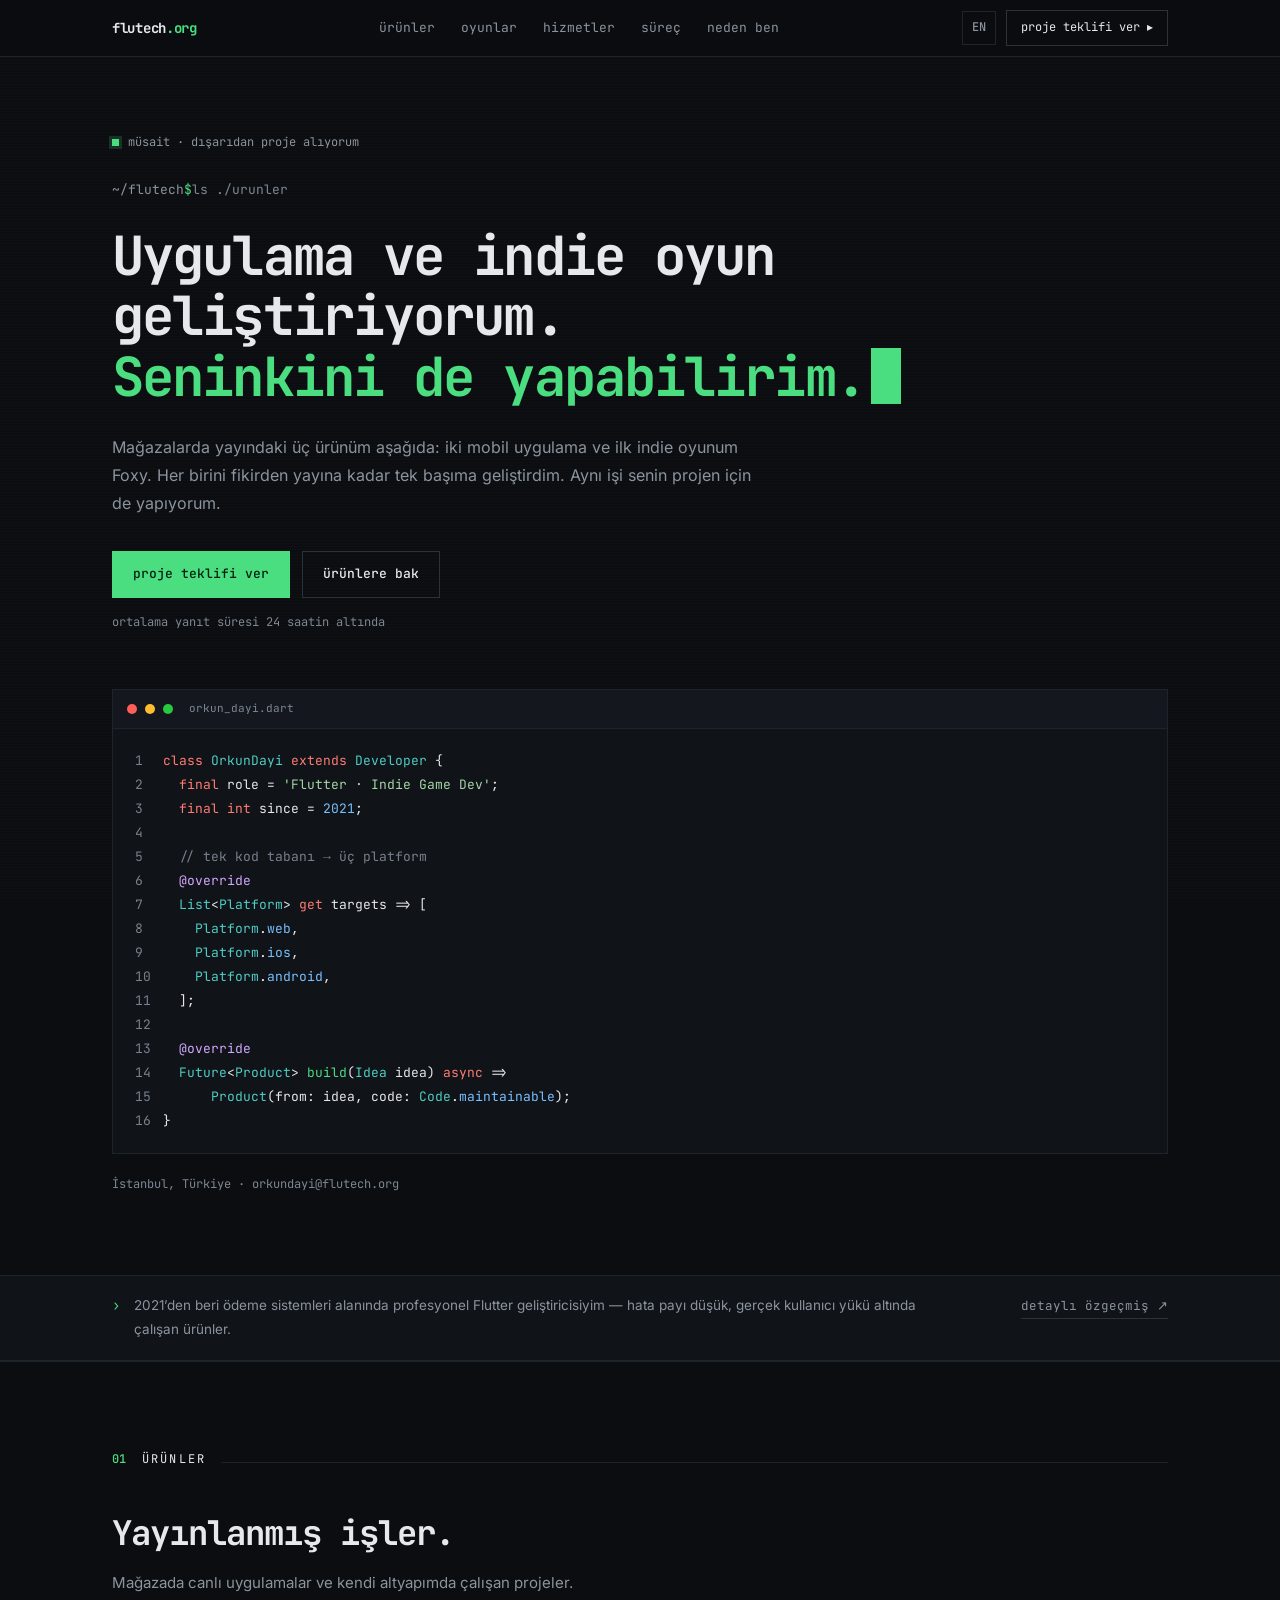
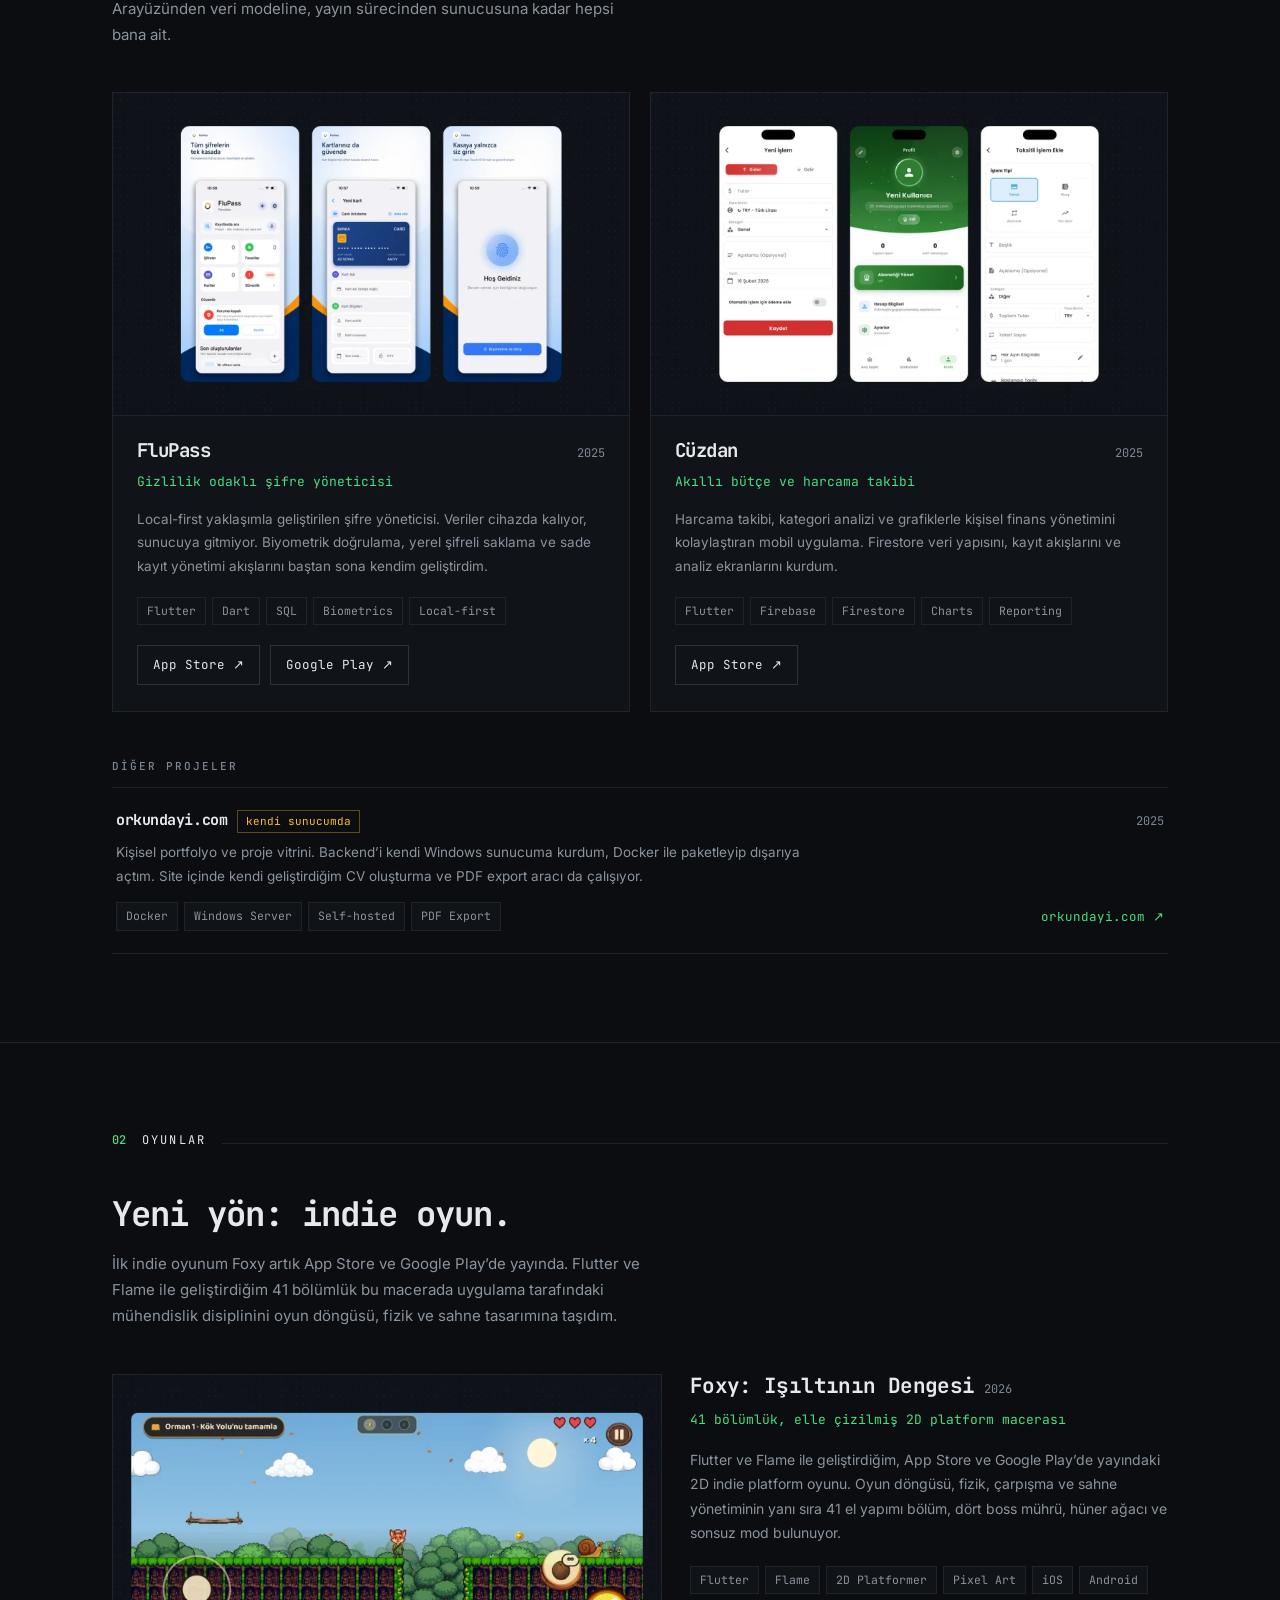
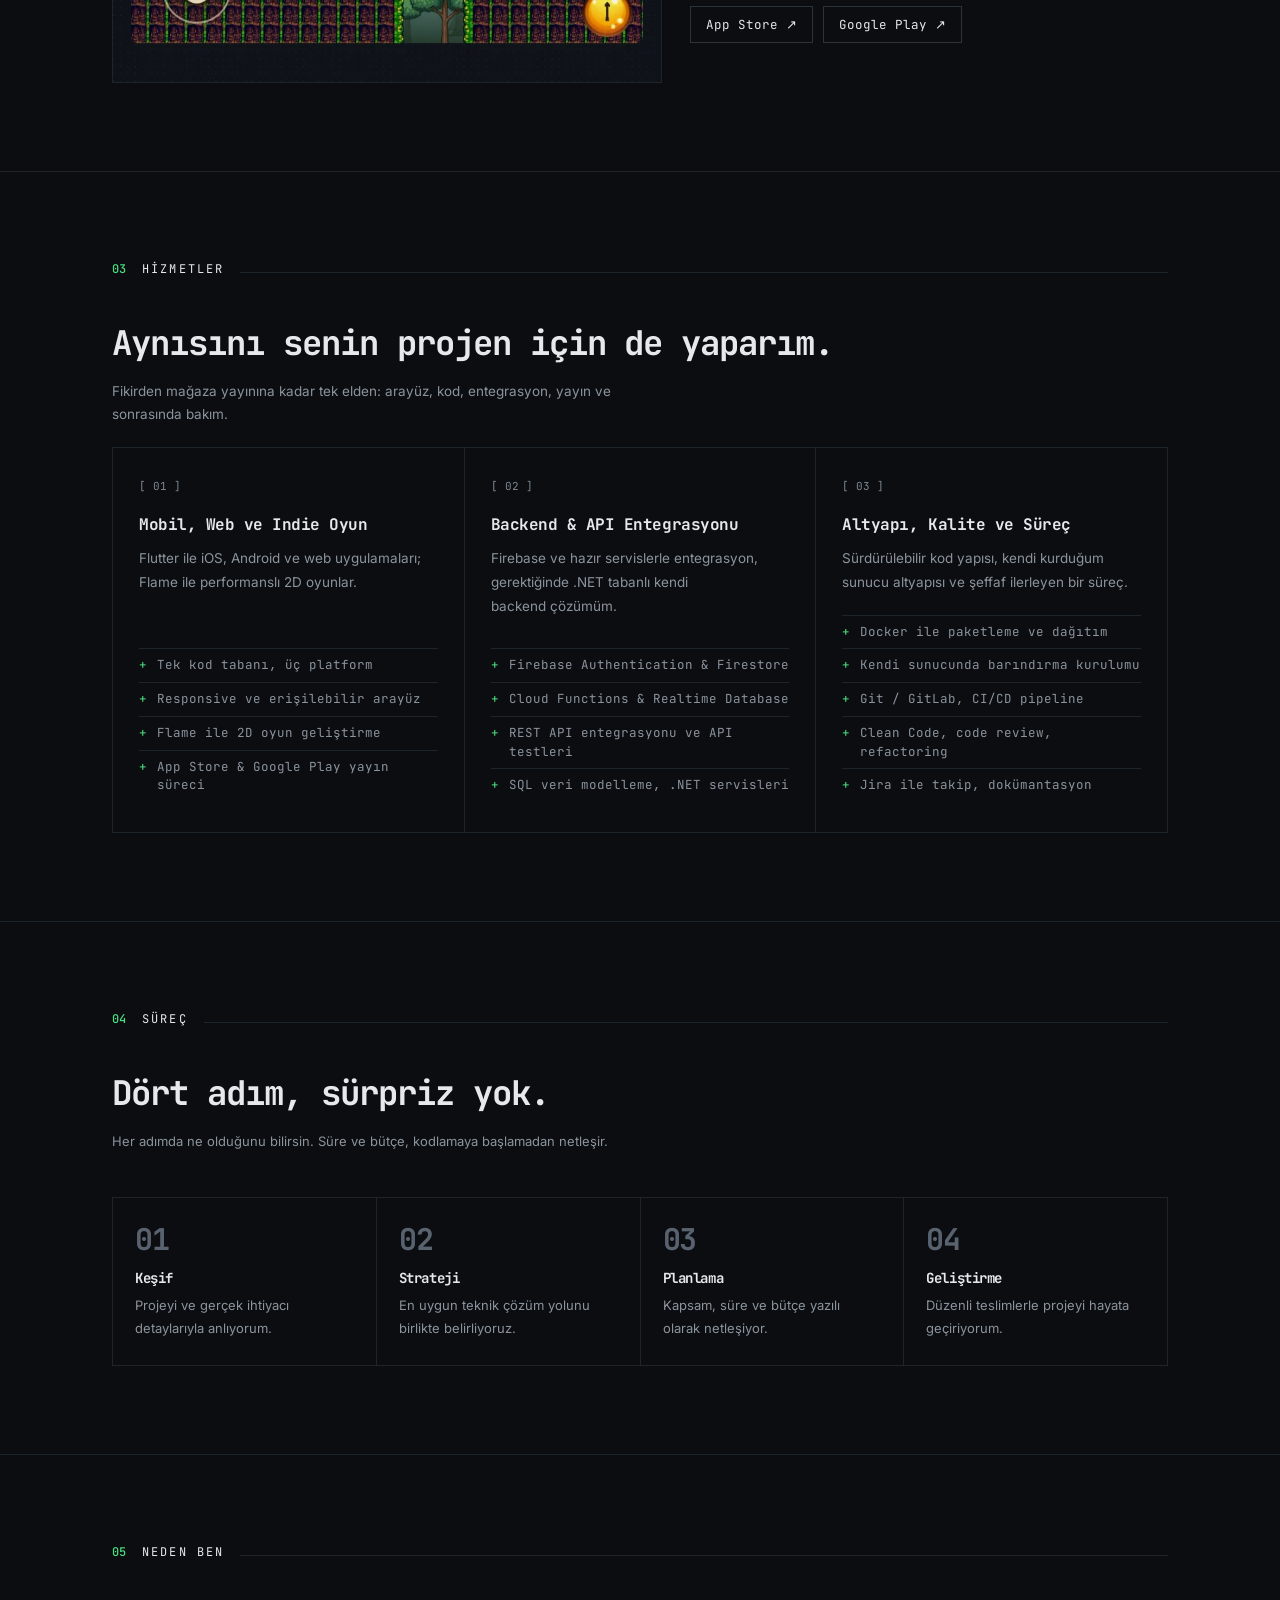
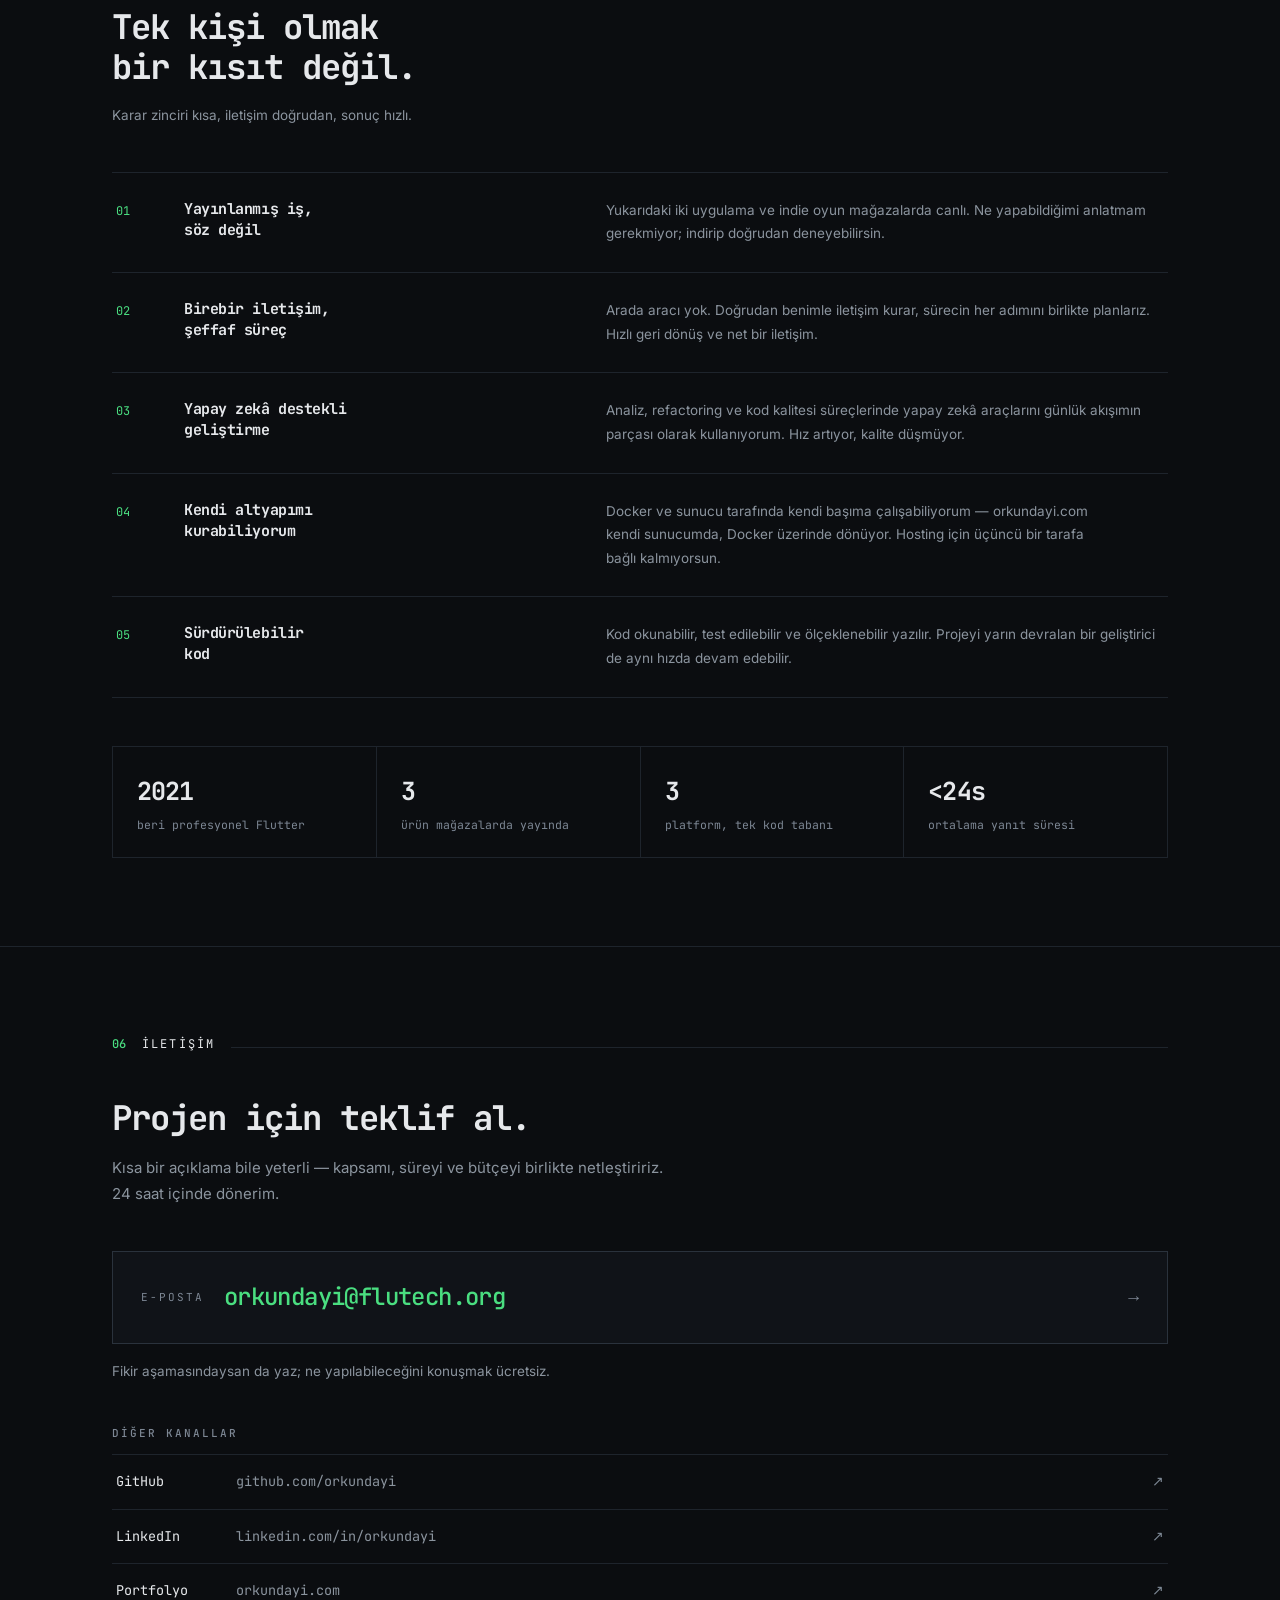
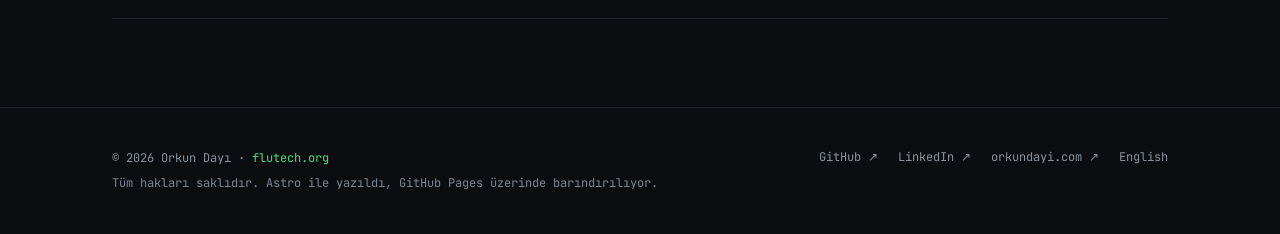
==== commit cf01d150: "site: 2026-08-27 11:28 guncellemesi" ====
--- a/index.html
+++ b/index.html
@@ -1,9 +1,9 @@
-<!DOCTYPE html><html lang="tr"><head><meta charset="utf-8"><meta name="viewport" content="width=device-width, initial-scale=1"><title>Flutech Dev — Flutter Uygulama ve Indie Oyun Geliştirme</title><meta name="description" content="Flutter ile iOS, Android ve web uygulamaları; Flame ile indie oyunlar geliştiriyorum. FluPass, Cüzdan ve Foxy App Store’da yayında. Proje işi alıyorum."><link rel="canonical" href="https://flutech.org/"><link rel="alternate" hreflang="tr" href="https://flutech.org/"><link rel="alternate" hreflang="en" href="https://flutech.org/en/"><link rel="alternate" hreflang="x-default" href="https://flutech.org/"><meta name="author" content="Orkun Dayı"><meta name="theme-color" content="#0b0d10"><meta name="color-scheme" content="dark"><!-- Open Graph --><meta property="og:type" content="website"><meta property="og:site_name" content="Flutech Dev"><meta property="og:title" content="Flutech Dev — Flutter Uygulama ve Indie Oyun Geliştirme"><meta property="og:description" content="Flutter ile iOS, Android ve web uygulamaları; Flame ile indie oyunlar geliştiriyorum. FluPass, Cüzdan ve Foxy App Store’da yayında. Proje işi alıyorum."><meta property="og:url" content="https://flutech.org/"><meta property="og:image" content="https://flutech.org/og.png"><meta property="og:image:width" content="1200"><meta property="og:image:height" content="630"><meta property="og:image:alt" content="Flutech Dev — Flutter uygulama ve indie oyun geliştirme"><meta property="og:locale" content="tr_TR"><meta property="og:locale:alternate" content="en_US"><!-- Twitter --><meta name="twitter:card" content="summary_large_image"><meta name="twitter:title" content="Flutech Dev — Flutter Uygulama ve Indie Oyun Geliştirme"><meta name="twitter:description" content="Flutter ile iOS, Android ve web uygulamaları; Flame ile indie oyunlar geliştiriyorum. FluPass, Cüzdan ve Foxy App Store’da yayında. Proje işi alıyorum."><meta name="twitter:image" content="https://flutech.org/og.png"><!-- Simgeler --><link rel="icon" href="/favicon.svg" type="image/svg+xml"><link rel="icon" href="/favicon-32.png" sizes="32x32" type="image/png"><link rel="apple-touch-icon" href="/icon-192.png"><link rel="manifest" href="/manifest.webmanifest"><link rel="sitemap" href="/sitemap-index.xml"><script type="application/ld+json">{"@context":"https://schema.org","@graph":[{"@type":"MobileApplication","name":"FluPass","description":"Local-first yaklaşımla geliştirilen şifre yöneticisi. Veriler cihazda kalıyor, sunucuya gitmiyor. Biyometrik doğrulama, yerel şifreli saklama ve sade kayıt yönetimi akışlarını baştan sona kendim geliştirdim.","url":"https://apps.apple.com/tr/app/flupass/id6753706050?l=tr","applicationCategory":"SecurityApplication","operatingSystem":"iOS, Android","author":{"@id":"https://flutech.org/#orkundayi"},"image":"https://flutech.org/projects/flupass.webp"},{"@type":"MobileApplication","name":"Cüzdan","description":"Harcama takibi, kategori analizi ve grafiklerle kişisel finans yönetimini kolaylaştıran mobil uygulama. Firestore veri yapısını, kayıt akışlarını ve analiz ekranlarını kurdum.","url":"https://apps.apple.com/tr/app/c%C3%BCzdan-ak%C4%B1ll%C4%B1-b%C3%BCt%C3%A7e/id6758697145?l=tr","applicationCategory":"FinanceApplication","operatingSystem":"iOS","author":{"@id":"https://flutech.org/#orkundayi"},"image":"https://flutech.org/projects/cuzdan.webp"},{"@type":"VideoGame","name":"Foxy: Işıltının Dengesi","description":"Flutter ve Flame ile geliştirdiğim, App Store’da yayındaki 2D indie platform oyunu. Oyun döngüsü, fizik, çarpışma ve sahne yönetiminin yanı sıra 41 el yapımı bölüm, dört boss mührü, hüner ağacı ve sonsuz mod bulunuyor.","url":"https://apps.apple.com/tr/app/foxy-i%C5%9F%C4%B1lt%C4%B1n%C4%B1n-dengesi/id6796245569?l=tr","applicationCategory":"GameApplication","author":{"@id":"https://flutech.org/#orkundayi"},"image":"https://flutech.org/projects/foxy.webp"},{"@type":"Person","@id":"https://flutech.org/#orkundayi","name":"Orkun Dayı","url":"https://flutech.org","email":"mailto:orkundayi@flutech.org","jobTitle":"Flutter ve Indie Oyun Geliştiricisi","description":"Flutter ile iOS, Android ve web uygulamaları; Flame ile indie oyunlar geliştiriyorum. FluPass, Cüzdan ve Foxy App Store’da yayında. Proje işi alıyorum.","address":{"@type":"PostalAddress","addressLocality":"Istanbul","addressCountry":"TR"},"sameAs":["https://github.com/orkundayi","https://www.linkedin.com/in/orkundayi/","https://orkundayi.com"],"knowsAbout":["Flutter","Dart","Firebase","Firestore","REST API","SQL",".NET","Docker","Flame","Mobile app development","Game development"]},{"@type":"WebSite","@id":"https://flutech.org/#website","url":"https://flutech.org","name":"Flutech Dev","inLanguage":"tr-TR","publisher":{"@id":"https://flutech.org/#orkundayi"}}]}</script><style>@font-face{font-family:JetBrains Mono;font-style:normal;font-display:swap;font-weight:400;src:url(/assets/jetbrains-mono-latin-400-normal.V6pRDFza.woff2)format("woff2"),url(/assets/jetbrains-mono-latin-400-normal.6-qcROiO.woff)format("woff")}@font-face{font-family:JetBrains Mono;font-style:normal;font-display:swap;font-weight:400;src:url(/assets/jetbrains-mono-latin-ext-400-normal.Bc8Ftmh3.woff2)format("woff2"),url(/assets/jetbrains-mono-latin-ext-400-normal.fXTG6kC5.woff)format("woff")}@font-face{font-family:JetBrains Mono;font-style:normal;font-display:swap;font-weight:500;src:url(/assets/jetbrains-mono-latin-500-normal.BWZEU5yA.woff2)format("woff2"),url(/assets/jetbrains-mono-latin-500-normal.CJOVTJB7.woff)format("woff")}@font-face{font-family:JetBrains Mono;font-style:normal;font-display:swap;font-weight:500;src:url(/assets/jetbrains-mono-latin-ext-500-normal.Cut-4mMH.woff2)format("woff2"),url(/assets/jetbrains-mono-latin-ext-500-normal.ckzbgY84.woff)format("woff")}@font-face{font-family:JetBrains Mono;font-style:normal;font-display:swap;font-weight:700;src:url(/assets/jetbrains-mono-latin-700-normal.BYuf6tUa.woff2)format("woff2"),url(/assets/jetbrains-mono-latin-700-normal.D3wTyLJW.woff)format("woff")}@font-face{font-family:JetBrains Mono;font-style:normal;font-display:swap;font-weight:700;src:url(/assets/jetbrains-mono-latin-ext-700-normal.CZipNAKV.woff2)format("woff2"),url(/assets/jetbrains-mono-latin-ext-700-normal.CxPITLHs.woff)format("woff")}@font-face{font-family:Inter Variable;font-style:normal;font-display:swap;font-weight:100 900;src:url(/assets/inter-cyrillic-ext-wght-normal.BOeWTOD4.woff2)format("woff2-variations");unicode-range:U+460-52F,U+1C80-1C8A,U+20B4,U+2DE0-2DFF,U+A640-A69F,U+FE2E-FE2F}@font-face{font-family:Inter Variable;font-style:normal;font-display:swap;font-weight:100 900;src:url(/assets/inter-cyrillic-wght-normal.DqGufNeO.woff2)format("woff2-variations");unicode-range:U+301,U+400-45F,U+490-491,U+4B0-4B1,U+2116}@font-face{font-family:Inter Variable;font-style:normal;font-display:swap;font-weight:100 900;src:url(/assets/inter-greek-ext-wght-normal.DlzME5K_.woff2)format("woff2-variations");unicode-range:U+1F??}@font-face{font-family:Inter Variable;font-style:normal;font-display:swap;font-weight:100 900;src:url(/assets/inter-greek-wght-normal.CkhJZR-_.woff2)format("woff2-variations");unicode-range:U+370-377,U+37A-37F,U+384-38A,U+38C,U+38E-3A1,U+3A3-3FF}@font-face{font-family:Inter Variable;font-style:normal;font-display:swap;font-weight:100 900;src:url(/assets/inter-vietnamese-wght-normal.CBcvBZtf.woff2)format("woff2-variations");unicode-range:U+102-103,U+110-111,U+128-129,U+168-169,U+1A0-1A1,U+1AF-1B0,U+300-301,U+303-304,U+308-309,U+323,U+329,U+1EA0-1EF9,U+20AB}@font-face{font-family:Inter Variable;font-style:normal;font-display:swap;font-weight:100 900;src:url(/assets/inter-latin-ext-wght-normal.DO1Apj_S.woff2)format("woff2-variations");unicode-range:U+100-2BA,U+2BD-2C5,U+2C7-2CC,U+2CE-2D7,U+2DD-2FF,U+304,U+308,U+329,U+1D00-1DBF,U+1E00-1E9F,U+1EF2-1EFF,U+2020,U+20A0-20AB,U+20AD-20C0,U+2113,U+2C60-2C7F,U+A720-A7FF}@font-face{font-family:Inter Variable;font-style:normal;font-display:swap;font-weight:100 900;src:url(/assets/inter-latin-wght-normal.Dx4kXJAl.woff2)format("woff2-variations");unicode-range:U+??,U+131,U+152-153,U+2BB-2BC,U+2C6,U+2DA,U+2DC,U+304,U+308,U+329,U+2000-206F,U+20AC,U+2122,U+2191,U+2193,U+2212,U+2215,U+FEFF,U+FFFD}:root{--bg:#0b0d10;--surface:#101318;--surface-2:#14181e;--border:#1e242c;--border-hi:#2a323c;--text:#e6e8eb;--muted:#8b949e;--dim:#7d8794;--faint:#77818d;--accent:#4ade80;--accent-dim:#22c55e;--accent-ink:#04210f;--amber:#fbbf24;--syn-keyword:#ff7b72;--syn-class:#4ecdc4;--syn-string:#a5d6a7;--syn-fn:#d2a8ff;--syn-num:#79c0ff;--mono:"JetBrains Mono", ui-monospace, SFMono-Regular, Menlo, Consolas, monospace;--sans:"Inter Variable", "Inter", system-ui, -apple-system, "Segoe UI", sans-serif;--max:1120px;--gutter:32px;--nav-h:56px;color-scheme:dark}*,:before,:after{box-sizing:border-box}*{margin:0;padding:0}html{scroll-behavior:smooth;scroll-padding-top:calc(var(--nav-h) + 24px);-webkit-text-size-adjust:100%}body{background:var(--bg);color:var(--text);font-family:var(--mono);font-synthesis-weight:none;-webkit-font-smoothing:antialiased;-moz-osx-font-smoothing:grayscale;font-size:15px;line-height:1.6;overflow-x:hidden}body:before{content:"";z-index:0;pointer-events:none;background-image:linear-gradient(#ffffff04 1px,#0000 1px);background-size:100% 3px;position:fixed;inset:0}img,svg{max-width:100%;height:auto;display:block}ul,ol{list-style:none}a{color:inherit;text-decoration:none}button{font:inherit;color:inherit;cursor:pointer;background:0 0;border:0}::selection{background:var(--accent);color:var(--accent-ink)}:focus-visible{outline:2px solid var(--accent);outline-offset:3px;border-radius:1px}.skip-link{z-index:100;background:var(--accent);color:var(--accent-ink);padding:10px 16px;font-size:13px;position:absolute;top:8px;left:-9999px}.skip-link:focus{left:8px}h1,h2,h3,h4{font-family:var(--mono);letter-spacing:-.03em;text-wrap:balance;font-weight:700;line-height:1.15}h1{letter-spacing:-.035em;font-size:clamp(30px,5.2vw,54px);line-height:1.12}h2{font-size:clamp(24px,3.4vw,34px);line-height:1.2}p{font-family:var(--sans);color:var(--muted);text-wrap:pretty;font-weight:400;line-height:1.75}strong{color:var(--text);font-weight:500}code{font-family:var(--mono)}.wrap{width:100%;max-width:var(--max);padding-inline:var(--gutter);z-index:1;margin-inline:auto;position:relative}.section{border-top:1px solid var(--border);z-index:1;scroll-margin-top:var(--nav-h);padding-block:88px;position:relative}.sec-head{align-items:baseline;gap:16px;margin-bottom:44px;display:flex}.sec-num{color:var(--accent);font-variant-numeric:tabular-nums;font-size:12px;font-weight:500}.sec-eyebrow{letter-spacing:.18em;text-transform:uppercase;color:var(--text);font-size:12px}.sec-rule{background:var(--border);flex:1;height:1px}.sec-title{white-space:pre-line;margin-bottom:16px}.sec-lede{max-width:62ch;margin-bottom:44px;font-size:15px}.btn{font-family:var(--mono);border:1px solid var(--accent);background:var(--accent);color:var(--accent-ink);align-items:center;gap:8px;padding:12px 20px;font-size:13px;font-weight:500;transition:background .15s,border-color .15s,color .15s;display:inline-flex}.btn:hover{background:var(--accent-dim);border-color:var(--accent-dim)}.btn--ghost{color:var(--text);border-color:var(--border-hi);background:0 0}.btn--ghost:hover{border-color:var(--accent);color:var(--accent);background:0 0}.tags{flex-wrap:wrap;gap:6px;display:flex}.tag{font-family:var(--mono);color:var(--muted);border:1px solid var(--border);background:var(--surface);white-space:nowrap;padding:4px 9px;font-size:11.5px}@media (prefers-reduced-motion:reduce){html{scroll-behavior:auto}*,:before,:after{transition-duration:.001ms!important;animation-duration:.001ms!important;animation-iteration-count:1!important}}@media (width<=860px){:root{--gutter:20px}.section{padding-block:64px}.sec-head,.sec-lede{margin-bottom:32px}}.nav[data-astro-cid-wpvy4v7s]{z-index:50;background:color-mix(in srgb, var(--bg) 88%, transparent);backdrop-filter:blur(10px);border-bottom:1px solid var(--border);position:sticky;top:0}.nav-in[data-astro-cid-wpvy4v7s]{width:100%;max-width:var(--max);padding-inline:var(--gutter);min-height:var(--nav-h);justify-content:space-between;align-items:center;gap:20px;margin-inline:auto;display:flex}.logo[data-astro-cid-wpvy4v7s]{letter-spacing:-.02em;flex:none;font-size:14px;font-weight:700}.logo[data-astro-cid-wpvy4v7s] b[data-astro-cid-wpvy4v7s]{color:var(--accent);font-weight:700}.nav-links[data-astro-cid-wpvy4v7s]{gap:26px;font-size:13px;display:flex}.nav-links[data-astro-cid-wpvy4v7s] a[data-astro-cid-wpvy4v7s]{color:var(--muted);transition:color .15s}.nav-links[data-astro-cid-wpvy4v7s] a[data-astro-cid-wpvy4v7s]:hover{color:var(--accent)}.nav-right[data-astro-cid-wpvy4v7s]{flex:none;align-items:center;gap:10px;display:flex}.lang[data-astro-cid-wpvy4v7s]{color:var(--muted);border:1px solid var(--border);padding:6px 9px;font-size:12px;font-weight:500;transition:color .15s,border-color .15s}.lang[data-astro-cid-wpvy4v7s]:hover{color:var(--accent);border-color:var(--accent)}.nav-cta[data-astro-cid-wpvy4v7s]{border:1px solid var(--border-hi);color:var(--text);white-space:nowrap;padding:7px 14px;font-size:12px;transition:color .15s,border-color .15s}.nav-cta[data-astro-cid-wpvy4v7s]:hover{border-color:var(--accent);color:var(--accent)}@media (width<=860px){.nav-in[data-astro-cid-wpvy4v7s]{flex-wrap:wrap;gap:10px 16px;padding-block:10px}.nav-links[data-astro-cid-wpvy4v7s]{scrollbar-width:none;order:3;gap:14px;width:100%;padding-bottom:2px;font-size:12px;overflow-x:auto}.nav-links[data-astro-cid-wpvy4v7s]::-webkit-scrollbar{display:none}.nav-links[data-astro-cid-wpvy4v7s] a[data-astro-cid-wpvy4v7s]{white-space:nowrap}.nav-cta[data-astro-cid-wpvy4v7s]{padding:7px 12px;font-size:11.5px}}.footer[data-astro-cid-jo6i4kqk]{border-top:1px solid var(--border);z-index:1;padding-block:40px;position:relative}.foot-in[data-astro-cid-jo6i4kqk]{flex-wrap:wrap;justify-content:space-between;gap:20px 32px;display:flex}.line[data-astro-cid-jo6i4kqk]{font-family:var(--mono);color:var(--muted);font-size:12px}.line[data-astro-cid-jo6i4kqk].dim{color:var(--dim);margin-top:4px}.dom[data-astro-cid-jo6i4kqk]{color:var(--accent)}.links[data-astro-cid-jo6i4kqk]{font-family:var(--mono);flex-wrap:wrap;gap:20px;font-size:12px;display:flex}.links[data-astro-cid-jo6i4kqk] a[data-astro-cid-jo6i4kqk]{color:var(--muted);transition:color .15s}.links[data-astro-cid-jo6i4kqk] a[data-astro-cid-jo6i4kqk]:hover{color:var(--accent)}
+<!DOCTYPE html><html lang="tr"><head><meta charset="utf-8"><meta name="viewport" content="width=device-width, initial-scale=1"><title>Flutech Dev — Flutter Uygulama ve Indie Oyun Geliştirme</title><meta name="description" content="Flutter ile iOS, Android ve web uygulamaları; Flame ile indie oyunlar geliştiriyorum. FluPass, Cüzdan ve Foxy mağazalarda yayında. Proje işi alıyorum."><link rel="canonical" href="https://flutech.org/"><link rel="alternate" hreflang="tr" href="https://flutech.org/"><link rel="alternate" hreflang="en" href="https://flutech.org/en/"><link rel="alternate" hreflang="x-default" href="https://flutech.org/"><meta name="author" content="Orkun Dayı"><meta name="theme-color" content="#0b0d10"><meta name="color-scheme" content="dark"><!-- Open Graph --><meta property="og:type" content="website"><meta property="og:site_name" content="Flutech Dev"><meta property="og:title" content="Flutech Dev — Flutter Uygulama ve Indie Oyun Geliştirme"><meta property="og:description" content="Flutter ile iOS, Android ve web uygulamaları; Flame ile indie oyunlar geliştiriyorum. FluPass, Cüzdan ve Foxy mağazalarda yayında. Proje işi alıyorum."><meta property="og:url" content="https://flutech.org/"><meta property="og:image" content="https://flutech.org/og.png"><meta property="og:image:width" content="1200"><meta property="og:image:height" content="630"><meta property="og:image:alt" content="Flutech Dev — Flutter uygulama ve indie oyun geliştirme"><meta property="og:locale" content="tr_TR"><meta property="og:locale:alternate" content="en_US"><!-- Twitter --><meta name="twitter:card" content="summary_large_image"><meta name="twitter:title" content="Flutech Dev — Flutter Uygulama ve Indie Oyun Geliştirme"><meta name="twitter:description" content="Flutter ile iOS, Android ve web uygulamaları; Flame ile indie oyunlar geliştiriyorum. FluPass, Cüzdan ve Foxy mağazalarda yayında. Proje işi alıyorum."><meta name="twitter:image" content="https://flutech.org/og.png"><!-- Simgeler --><link rel="icon" href="/favicon.svg" type="image/svg+xml"><link rel="icon" href="/favicon-32.png" sizes="32x32" type="image/png"><link rel="apple-touch-icon" href="/icon-192.png"><link rel="manifest" href="/manifest.webmanifest"><link rel="sitemap" href="/sitemap-index.xml"><script type="application/ld+json">{"@context":"https://schema.org","@graph":[{"@type":"MobileApplication","name":"FluPass","description":"Local-first yaklaşımla geliştirilen şifre yöneticisi. Veriler cihazda kalıyor, sunucuya gitmiyor. Biyometrik doğrulama, yerel şifreli saklama ve sade kayıt yönetimi akışlarını baştan sona kendim geliştirdim.","url":"https://apps.apple.com/tr/app/flupass/id6753706050?l=tr","sameAs":["https://apps.apple.com/tr/app/flupass/id6753706050?l=tr","https://play.google.com/store/apps/details?id=com.flutech.flupass"],"applicationCategory":"SecurityApplication","operatingSystem":"iOS, Android","author":{"@id":"https://flutech.org/#orkundayi"},"image":"https://flutech.org/projects/flupass.webp"},{"@type":"MobileApplication","name":"Cüzdan","description":"Harcama takibi, kategori analizi ve grafiklerle kişisel finans yönetimini kolaylaştıran mobil uygulama. Firestore veri yapısını, kayıt akışlarını ve analiz ekranlarını kurdum.","url":"https://apps.apple.com/tr/app/c%C3%BCzdan-ak%C4%B1ll%C4%B1-b%C3%BCt%C3%A7e/id6758697145?l=tr","applicationCategory":"FinanceApplication","operatingSystem":"iOS","author":{"@id":"https://flutech.org/#orkundayi"},"image":"https://flutech.org/projects/cuzdan.webp"},{"@type":"VideoGame","name":"Foxy: Işıltının Dengesi","description":"Flutter ve Flame ile geliştirdiğim, App Store ve Google Play’de yayındaki 2D indie platform oyunu. Oyun döngüsü, fizik, çarpışma ve sahne yönetiminin yanı sıra 41 el yapımı bölüm, dört boss mührü, hüner ağacı ve sonsuz mod bulunuyor.","url":"https://apps.apple.com/tr/app/foxy-i%C5%9F%C4%B1lt%C4%B1n%C4%B1n-dengesi/id6796245569?l=tr","sameAs":["https://apps.apple.com/tr/app/foxy-i%C5%9F%C4%B1lt%C4%B1n%C4%B1n-dengesi/id6796245569?l=tr","https://play.google.com/store/apps/details?id=com.flutech.foxy_jump"],"applicationCategory":"GameApplication","gamePlatform":["iOS","Android"],"author":{"@id":"https://flutech.org/#orkundayi"},"image":"https://flutech.org/projects/foxy.webp"},{"@type":"Person","@id":"https://flutech.org/#orkundayi","name":"Orkun Dayı","url":"https://flutech.org","email":"mailto:orkundayi@flutech.org","jobTitle":"Flutter ve Indie Oyun Geliştiricisi","description":"Flutter ile iOS, Android ve web uygulamaları; Flame ile indie oyunlar geliştiriyorum. FluPass, Cüzdan ve Foxy mağazalarda yayında. Proje işi alıyorum.","address":{"@type":"PostalAddress","addressLocality":"Istanbul","addressCountry":"TR"},"sameAs":["https://github.com/orkundayi","https://www.linkedin.com/in/orkundayi/","https://orkundayi.com"],"knowsAbout":["Flutter","Dart","Firebase","Firestore","REST API","SQL",".NET","Docker","Flame","Mobile app development","Game development"]},{"@type":"WebSite","@id":"https://flutech.org/#website","url":"https://flutech.org","name":"Flutech Dev","inLanguage":"tr-TR","publisher":{"@id":"https://flutech.org/#orkundayi"}}]}</script><style>@font-face{font-family:JetBrains Mono;font-style:normal;font-display:swap;font-weight:400;src:url(/assets/jetbrains-mono-latin-400-normal.V6pRDFza.woff2)format("woff2"),url(/assets/jetbrains-mono-latin-400-normal.6-qcROiO.woff)format("woff")}@font-face{font-family:JetBrains Mono;font-style:normal;font-display:swap;font-weight:400;src:url(/assets/jetbrains-mono-latin-ext-400-normal.Bc8Ftmh3.woff2)format("woff2"),url(/assets/jetbrains-mono-latin-ext-400-normal.fXTG6kC5.woff)format("woff")}@font-face{font-family:JetBrains Mono;font-style:normal;font-display:swap;font-weight:500;src:url(/assets/jetbrains-mono-latin-500-normal.BWZEU5yA.woff2)format("woff2"),url(/assets/jetbrains-mono-latin-500-normal.CJOVTJB7.woff)format("woff")}@font-face{font-family:JetBrains Mono;font-style:normal;font-display:swap;font-weight:500;src:url(/assets/jetbrains-mono-latin-ext-500-normal.Cut-4mMH.woff2)format("woff2"),url(/assets/jetbrains-mono-latin-ext-500-normal.ckzbgY84.woff)format("woff")}@font-face{font-family:JetBrains Mono;font-style:normal;font-display:swap;font-weight:700;src:url(/assets/jetbrains-mono-latin-700-normal.BYuf6tUa.woff2)format("woff2"),url(/assets/jetbrains-mono-latin-700-normal.D3wTyLJW.woff)format("woff")}@font-face{font-family:JetBrains Mono;font-style:normal;font-display:swap;font-weight:700;src:url(/assets/jetbrains-mono-latin-ext-700-normal.CZipNAKV.woff2)format("woff2"),url(/assets/jetbrains-mono-latin-ext-700-normal.CxPITLHs.woff)format("woff")}@font-face{font-family:Inter Variable;font-style:normal;font-display:swap;font-weight:100 900;src:url(/assets/inter-cyrillic-ext-wght-normal.BOeWTOD4.woff2)format("woff2-variations");unicode-range:U+460-52F,U+1C80-1C8A,U+20B4,U+2DE0-2DFF,U+A640-A69F,U+FE2E-FE2F}@font-face{font-family:Inter Variable;font-style:normal;font-display:swap;font-weight:100 900;src:url(/assets/inter-cyrillic-wght-normal.DqGufNeO.woff2)format("woff2-variations");unicode-range:U+301,U+400-45F,U+490-491,U+4B0-4B1,U+2116}@font-face{font-family:Inter Variable;font-style:normal;font-display:swap;font-weight:100 900;src:url(/assets/inter-greek-ext-wght-normal.DlzME5K_.woff2)format("woff2-variations");unicode-range:U+1F??}@font-face{font-family:Inter Variable;font-style:normal;font-display:swap;font-weight:100 900;src:url(/assets/inter-greek-wght-normal.CkhJZR-_.woff2)format("woff2-variations");unicode-range:U+370-377,U+37A-37F,U+384-38A,U+38C,U+38E-3A1,U+3A3-3FF}@font-face{font-family:Inter Variable;font-style:normal;font-display:swap;font-weight:100 900;src:url(/assets/inter-vietnamese-wght-normal.CBcvBZtf.woff2)format("woff2-variations");unicode-range:U+102-103,U+110-111,U+128-129,U+168-169,U+1A0-1A1,U+1AF-1B0,U+300-301,U+303-304,U+308-309,U+323,U+329,U+1EA0-1EF9,U+20AB}@font-face{font-family:Inter Variable;font-style:normal;font-display:swap;font-weight:100 900;src:url(/assets/inter-latin-ext-wght-normal.DO1Apj_S.woff2)format("woff2-variations");unicode-range:U+100-2BA,U+2BD-2C5,U+2C7-2CC,U+2CE-2D7,U+2DD-2FF,U+304,U+308,U+329,U+1D00-1DBF,U+1E00-1E9F,U+1EF2-1EFF,U+2020,U+20A0-20AB,U+20AD-20C0,U+2113,U+2C60-2C7F,U+A720-A7FF}@font-face{font-family:Inter Variable;font-style:normal;font-display:swap;font-weight:100 900;src:url(/assets/inter-latin-wght-normal.Dx4kXJAl.woff2)format("woff2-variations");unicode-range:U+??,U+131,U+152-153,U+2BB-2BC,U+2C6,U+2DA,U+2DC,U+304,U+308,U+329,U+2000-206F,U+20AC,U+2122,U+2191,U+2193,U+2212,U+2215,U+FEFF,U+FFFD}:root{--bg:#0b0d10;--surface:#101318;--surface-2:#14181e;--border:#1e242c;--border-hi:#2a323c;--text:#e6e8eb;--muted:#8b949e;--dim:#7d8794;--faint:#77818d;--accent:#4ade80;--accent-dim:#22c55e;--accent-ink:#04210f;--amber:#fbbf24;--syn-keyword:#ff7b72;--syn-class:#4ecdc4;--syn-string:#a5d6a7;--syn-fn:#d2a8ff;--syn-num:#79c0ff;--mono:"JetBrains Mono", ui-monospace, SFMono-Regular, Menlo, Consolas, monospace;--sans:"Inter Variable", "Inter", system-ui, -apple-system, "Segoe UI", sans-serif;--max:1120px;--gutter:32px;--nav-h:56px;color-scheme:dark}*,:before,:after{box-sizing:border-box}*{margin:0;padding:0}html{scroll-behavior:smooth;scroll-padding-top:calc(var(--nav-h) + 24px);-webkit-text-size-adjust:100%}body{background:var(--bg);color:var(--text);font-family:var(--mono);font-synthesis-weight:none;-webkit-font-smoothing:antialiased;-moz-osx-font-smoothing:grayscale;font-size:15px;line-height:1.6;overflow-x:hidden}body:before{content:"";z-index:0;pointer-events:none;background-image:linear-gradient(#ffffff04 1px,#0000 1px);background-size:100% 3px;position:fixed;inset:0}img,svg{max-width:100%;height:auto;display:block}ul,ol{list-style:none}a{color:inherit;text-decoration:none}button{font:inherit;color:inherit;cursor:pointer;background:0 0;border:0}::selection{background:var(--accent);color:var(--accent-ink)}:focus-visible{outline:2px solid var(--accent);outline-offset:3px;border-radius:1px}.skip-link{z-index:100;background:var(--accent);color:var(--accent-ink);padding:10px 16px;font-size:13px;position:absolute;top:8px;left:-9999px}.skip-link:focus{left:8px}h1,h2,h3,h4{font-family:var(--mono);letter-spacing:-.03em;text-wrap:balance;font-weight:700;line-height:1.15}h1{letter-spacing:-.035em;font-size:clamp(30px,5.2vw,54px);line-height:1.12}h2{font-size:clamp(24px,3.4vw,34px);line-height:1.2}p{font-family:var(--sans);color:var(--muted);text-wrap:pretty;font-weight:400;line-height:1.75}strong{color:var(--text);font-weight:500}code{font-family:var(--mono)}.wrap{width:100%;max-width:var(--max);padding-inline:var(--gutter);z-index:1;margin-inline:auto;position:relative}.section{border-top:1px solid var(--border);z-index:1;scroll-margin-top:var(--nav-h);padding-block:88px;position:relative}.sec-head{align-items:baseline;gap:16px;margin-bottom:44px;display:flex}.sec-num{color:var(--accent);font-variant-numeric:tabular-nums;font-size:12px;font-weight:500}.sec-eyebrow{letter-spacing:.18em;text-transform:uppercase;color:var(--text);font-size:12px}.sec-rule{background:var(--border);flex:1;height:1px}.sec-title{white-space:pre-line;margin-bottom:16px}.sec-lede{max-width:62ch;margin-bottom:44px;font-size:15px}.btn{font-family:var(--mono);border:1px solid var(--accent);background:var(--accent);color:var(--accent-ink);align-items:center;gap:8px;padding:12px 20px;font-size:13px;font-weight:500;transition:background .15s,border-color .15s,color .15s;display:inline-flex}.btn:hover{background:var(--accent-dim);border-color:var(--accent-dim)}.btn--ghost{color:var(--text);border-color:var(--border-hi);background:0 0}.btn--ghost:hover{border-color:var(--accent);color:var(--accent);background:0 0}.tags{flex-wrap:wrap;gap:6px;display:flex}.tag{font-family:var(--mono);color:var(--muted);border:1px solid var(--border);background:var(--surface);white-space:nowrap;padding:4px 9px;font-size:11.5px}@media (prefers-reduced-motion:reduce){html{scroll-behavior:auto}*,:before,:after{transition-duration:.001ms!important;animation-duration:.001ms!important;animation-iteration-count:1!important}}@media (width<=860px){:root{--gutter:20px}.section{padding-block:64px}.sec-head,.sec-lede{margin-bottom:32px}}.nav[data-astro-cid-wpvy4v7s]{z-index:50;background:color-mix(in srgb, var(--bg) 88%, transparent);backdrop-filter:blur(10px);border-bottom:1px solid var(--border);position:sticky;top:0}.nav-in[data-astro-cid-wpvy4v7s]{width:100%;max-width:var(--max);padding-inline:var(--gutter);min-height:var(--nav-h);justify-content:space-between;align-items:center;gap:20px;margin-inline:auto;display:flex}.logo[data-astro-cid-wpvy4v7s]{letter-spacing:-.02em;flex:none;font-size:14px;font-weight:700}.logo[data-astro-cid-wpvy4v7s] b[data-astro-cid-wpvy4v7s]{color:var(--accent);font-weight:700}.nav-links[data-astro-cid-wpvy4v7s]{gap:26px;font-size:13px;display:flex}.nav-links[data-astro-cid-wpvy4v7s] a[data-astro-cid-wpvy4v7s]{color:var(--muted);transition:color .15s}.nav-links[data-astro-cid-wpvy4v7s] a[data-astro-cid-wpvy4v7s]:hover{color:var(--accent)}.nav-right[data-astro-cid-wpvy4v7s]{flex:none;align-items:center;gap:10px;display:flex}.lang[data-astro-cid-wpvy4v7s]{color:var(--muted);border:1px solid var(--border);padding:6px 9px;font-size:12px;font-weight:500;transition:color .15s,border-color .15s}.lang[data-astro-cid-wpvy4v7s]:hover{color:var(--accent);border-color:var(--accent)}.nav-cta[data-astro-cid-wpvy4v7s]{border:1px solid var(--border-hi);color:var(--text);white-space:nowrap;padding:7px 14px;font-size:12px;transition:color .15s,border-color .15s}.nav-cta[data-astro-cid-wpvy4v7s]:hover{border-color:var(--accent);color:var(--accent)}@media (width<=860px){.nav-in[data-astro-cid-wpvy4v7s]{flex-wrap:wrap;gap:10px 16px;padding-block:10px}.nav-links[data-astro-cid-wpvy4v7s]{scrollbar-width:none;order:3;gap:14px;width:100%;padding-bottom:2px;font-size:12px;overflow-x:auto}.nav-links[data-astro-cid-wpvy4v7s]::-webkit-scrollbar{display:none}.nav-links[data-astro-cid-wpvy4v7s] a[data-astro-cid-wpvy4v7s]{white-space:nowrap}.nav-cta[data-astro-cid-wpvy4v7s]{padding:7px 12px;font-size:11.5px}}.footer[data-astro-cid-jo6i4kqk]{border-top:1px solid var(--border);z-index:1;padding-block:40px;position:relative}.foot-in[data-astro-cid-jo6i4kqk]{flex-wrap:wrap;justify-content:space-between;gap:20px 32px;display:flex}.line[data-astro-cid-jo6i4kqk]{font-family:var(--mono);color:var(--muted);font-size:12px}.line[data-astro-cid-jo6i4kqk].dim{color:var(--dim);margin-top:4px}.dom[data-astro-cid-jo6i4kqk]{color:var(--accent)}.links[data-astro-cid-jo6i4kqk]{font-family:var(--mono);flex-wrap:wrap;gap:20px;font-size:12px;display:flex}.links[data-astro-cid-jo6i4kqk] a[data-astro-cid-jo6i4kqk]{color:var(--muted);transition:color .15s}.links[data-astro-cid-jo6i4kqk] a[data-astro-cid-jo6i4kqk]:hover{color:var(--accent)}
 .hero[data-astro-cid-ge2uvauf]{z-index:1;padding-block:72px 80px;position:relative}.avail[data-astro-cid-ge2uvauf]{font-family:var(--mono);color:var(--muted);align-items:center;gap:9px;margin-bottom:26px;font-size:12px;display:inline-flex}.avail[data-astro-cid-ge2uvauf] i[data-astro-cid-ge2uvauf]{background:var(--accent);width:7px;height:7px;box-shadow:0 0 0 3px color-mix(in srgb, var(--accent) 18%, transparent);flex:none;animation:2.4s ease-in-out infinite pulse;display:block}@keyframes pulse{50%{box-shadow:0 0 0 7px color-mix(in srgb, var(--accent) 0%, transparent)}}.prompt[data-astro-cid-ge2uvauf]{font-family:var(--mono);color:var(--dim);margin-bottom:24px;font-size:13px}.prompt[data-astro-cid-ge2uvauf] .path[data-astro-cid-ge2uvauf]{color:var(--muted)}.prompt[data-astro-cid-ge2uvauf] .sigil[data-astro-cid-ge2uvauf]{color:var(--accent)}h1[data-astro-cid-ge2uvauf]{margin-bottom:26px}h1[data-astro-cid-ge2uvauf] em[data-astro-cid-ge2uvauf]{color:var(--accent);font-style:normal}.cursor[data-astro-cid-ge2uvauf]{background:var(--accent);vertical-align:-.16em;width:.55em;height:1.05em;margin-left:.12em;animation:1.1s step-end infinite blink;display:inline-block}@keyframes blink{50%{opacity:0}}.lede[data-astro-cid-ge2uvauf]{max-width:64ch;margin-bottom:34px;font-size:16px}.btns[data-astro-cid-ge2uvauf]{flex-wrap:wrap;gap:12px;margin-bottom:14px;display:flex}.note[data-astro-cid-ge2uvauf]{font-family:var(--mono);color:var(--dim);margin-bottom:56px;font-size:12px}.code[data-astro-cid-ge2uvauf]{border:1px solid var(--border);background:var(--surface)}.code-bar[data-astro-cid-ge2uvauf]{border-bottom:1px solid var(--border);background:var(--surface-2);align-items:center;gap:8px;padding:10px 14px;display:flex}.dot[data-astro-cid-ge2uvauf]{border-radius:50%;flex:none;width:10px;height:10px}.dot--r[data-astro-cid-ge2uvauf]{background:#ff5f57}.dot--y[data-astro-cid-ge2uvauf]{background:#febc2e}.dot--g[data-astro-cid-ge2uvauf]{background:#28c840}.code-name[data-astro-cid-ge2uvauf]{font-family:var(--mono);color:var(--dim);margin-left:8px;font-size:11px}.code-body[data-astro-cid-ge2uvauf]{font-family:var(--mono);tab-size:2;padding:20px 22px;font-size:13px;line-height:1.85;overflow-x:auto}.code-body[data-astro-cid-ge2uvauf]>code[data-astro-cid-ge2uvauf]{display:block}.code-body[data-astro-cid-ge2uvauf] .row[data-astro-cid-ge2uvauf]{white-space:pre;display:block}.ln[data-astro-cid-ge2uvauf]{width:28px;color:var(--faint);user-select:none;display:inline-block}.loc[data-astro-cid-ge2uvauf]{font-family:var(--mono);color:var(--dim);margin-top:20px;font-size:12px}@media (width<=860px){.hero[data-astro-cid-ge2uvauf]{padding-block:44px 56px}.note[data-astro-cid-ge2uvauf]{margin-bottom:40px}.code-body[data-astro-cid-ge2uvauf]{padding:16px 14px;font-size:12px}.ln[data-astro-cid-ge2uvauf]{width:24px}}.code-body .k{color:var(--syn-keyword)}.code-body .c{color:var(--syn-class)}.code-body .s{color:var(--syn-string)}.code-body .f{color:var(--syn-fn)}.code-body .fn{color:var(--accent)}.code-body .cm{color:var(--faint)}.code-body .n{color:var(--syn-num)}.band[data-astro-cid-o6uyypaq]{border-top:1px solid var(--border);border-bottom:1px solid var(--border);background:var(--surface);z-index:1;position:relative}.band-in[data-astro-cid-o6uyypaq]{align-items:baseline;gap:14px;padding-block:18px;display:flex}.marker[data-astro-cid-o6uyypaq]{font-family:var(--mono);color:var(--accent);flex:none;font-size:14px}p[data-astro-cid-o6uyypaq]{flex:1;min-width:0;font-size:13.5px}a[data-astro-cid-o6uyypaq]{font-family:var(--mono);color:var(--muted);white-space:nowrap;border-bottom:1px solid var(--border-hi);flex:none;padding-bottom:2px;font-size:12.5px;transition:color .15s,border-color .15s}a[data-astro-cid-o6uyypaq]:hover{color:var(--accent);border-bottom-color:var(--accent)}@media (width<=860px){.band-in[data-astro-cid-o6uyypaq]{flex-wrap:wrap;gap:10px}p[data-astro-cid-o6uyypaq]{flex-basis:calc(100% - 28px)}a[data-astro-cid-o6uyypaq]{margin-left:28px}}.media[data-astro-cid-j6u6ogab]{aspect-ratio:16/10;background:var(--surface-2);border-bottom:1px solid var(--border);overflow:hidden}.media--wide[data-astro-cid-j6u6ogab]{aspect-ratio:16/9;border:1px solid var(--border)}.media[data-astro-cid-j6u6ogab] img[data-astro-cid-j6u6ogab]{object-fit:cover;width:100%;height:100%}.ph[data-astro-cid-j6u6ogab]{background-color:var(--surface-2);background-image:radial-gradient(var(--border-hi) 1px, transparent 1px);background-size:16px 16px;justify-content:center;align-items:center;gap:4px;width:100%;height:100%;display:flex}.ph-name[data-astro-cid-j6u6ogab]{font-family:var(--mono);letter-spacing:-.02em;color:var(--dim);background:var(--surface-2);padding:6px 12px;font-size:clamp(14px,2.2vw,19px);font-weight:700}.ph-cursor[data-astro-cid-j6u6ogab]{background:var(--accent);opacity:.55;width:9px;height:1.05em;animation:1.1s step-end infinite blink}.cards[data-astro-cid-rtei5hqi]{grid-template-columns:repeat(2,1fr);gap:20px;display:grid}.card[data-astro-cid-rtei5hqi]{border:1px solid var(--border);background:var(--surface);flex-direction:column;transition:border-color .2s,transform .2s;display:flex}.card[data-astro-cid-rtei5hqi]:hover{border-color:var(--border-hi);transform:translateY(-2px)}.card-body[data-astro-cid-rtei5hqi]{flex-direction:column;flex:1;padding:24px 24px 26px;display:flex}.card-head[data-astro-cid-rtei5hqi]{flex-wrap:wrap;align-items:baseline;gap:10px;margin-bottom:8px;display:flex}h3[data-astro-cid-rtei5hqi]{letter-spacing:-.03em;font-size:19px}.status[data-astro-cid-rtei5hqi]{font-family:var(--mono);color:var(--amber);border:1px solid color-mix(in srgb, var(--amber) 35%, transparent);padding:2px 8px;font-size:11px}.year[data-astro-cid-rtei5hqi]{font-family:var(--mono);color:var(--dim);font-variant-numeric:tabular-nums;margin-left:auto;font-size:12px}.tagline[data-astro-cid-rtei5hqi]{font-family:var(--mono);color:var(--accent);margin-bottom:14px;font-size:13px}.desc[data-astro-cid-rtei5hqi]{margin-bottom:18px;font-size:13.5px}.card[data-astro-cid-rtei5hqi] .tags[data-astro-cid-rtei5hqi]{margin-bottom:20px}.stores[data-astro-cid-rtei5hqi]{flex-wrap:wrap;gap:10px;margin-top:auto;display:flex}.stores[data-astro-cid-rtei5hqi] a[data-astro-cid-rtei5hqi]{font-family:var(--mono);border:1px solid var(--border-hi);color:var(--text);padding:9px 15px;font-size:12.5px;transition:border-color .15s,color .15s;display:inline-block}.stores[data-astro-cid-rtei5hqi] a[data-astro-cid-rtei5hqi]:hover{border-color:var(--accent);color:var(--accent)}.other-label[data-astro-cid-rtei5hqi]{font-family:var(--mono);letter-spacing:.18em;text-transform:uppercase;color:var(--dim);margin:48px 0 14px;font-size:11px;font-weight:500}.list[data-astro-cid-rtei5hqi]{border-top:1px solid var(--border)}.item[data-astro-cid-rtei5hqi]{border-bottom:1px solid var(--border);padding:22px 4px;transition:background .18s,padding-left .18s}.item[data-astro-cid-rtei5hqi]:hover{background:var(--surface);padding-left:12px}.item-head[data-astro-cid-rtei5hqi]{flex-wrap:wrap;align-items:baseline;gap:10px;margin-bottom:8px;display:flex}h4[data-astro-cid-rtei5hqi]{font-size:15px}.item[data-astro-cid-rtei5hqi] .desc[data-astro-cid-rtei5hqi]{max-width:80ch;margin-bottom:14px;font-size:13.5px}.item-meta[data-astro-cid-rtei5hqi]{flex-wrap:wrap;justify-content:space-between;align-items:center;gap:12px 24px;display:flex}.inline-links[data-astro-cid-rtei5hqi]{font-family:var(--mono);gap:18px;font-size:12.5px;display:flex}.inline-links[data-astro-cid-rtei5hqi] a[data-astro-cid-rtei5hqi]{color:var(--accent);border-bottom:1px solid #0000;transition:border-color .15s}.inline-links[data-astro-cid-rtei5hqi] a[data-astro-cid-rtei5hqi]:hover{border-bottom-color:var(--accent)}@media (width<=860px){.cards[data-astro-cid-rtei5hqi]{grid-template-columns:1fr;gap:16px}.card-body[data-astro-cid-rtei5hqi]{padding:20px}.item[data-astro-cid-rtei5hqi]:hover{padding-left:4px}.item-meta[data-astro-cid-rtei5hqi]{flex-direction:column;align-items:flex-start}}.game[data-astro-cid-bfmdqxla]{grid-template-columns:1.15fr 1fr;align-items:start;gap:28px;display:grid}.game[data-astro-cid-bfmdqxla]+.game[data-astro-cid-bfmdqxla]{border-top:1px solid var(--border);margin-top:40px;padding-top:40px}.game-head[data-astro-cid-bfmdqxla]{flex-wrap:wrap;align-items:baseline;gap:10px;margin-bottom:10px;display:flex}h3[data-astro-cid-bfmdqxla]{letter-spacing:-.03em;font-size:21px}.status[data-astro-cid-bfmdqxla]{font-family:var(--mono);color:var(--amber);border:1px solid color-mix(in srgb, var(--amber) 35%, transparent);padding:2px 8px;font-size:11px}.year[data-astro-cid-bfmdqxla]{font-family:var(--mono);color:var(--dim);font-variant-numeric:tabular-nums;font-size:12px}.tagline[data-astro-cid-bfmdqxla]{font-family:var(--mono);color:var(--accent);margin-bottom:16px;font-size:13px}.desc[data-astro-cid-bfmdqxla]{margin-bottom:20px;font-size:14px}.links[data-astro-cid-bfmdqxla]{flex-wrap:wrap;gap:10px;margin-top:18px;display:flex}.links[data-astro-cid-bfmdqxla] a[data-astro-cid-bfmdqxla]{font-family:var(--mono);border:1px solid var(--border-hi);color:var(--text);padding:9px 15px;font-size:12.5px;transition:border-color .15s,color .15s}.links[data-astro-cid-bfmdqxla] a[data-astro-cid-bfmdqxla]:hover{border-color:var(--accent);color:var(--accent)}@media (width<=860px){.game[data-astro-cid-bfmdqxla]{grid-template-columns:1fr;gap:20px}}.grid[data-astro-cid-lesv7jgp]{background:var(--border);border:1px solid var(--border);grid-template-columns:repeat(3,1fr);gap:1px;display:grid}.cell[data-astro-cid-lesv7jgp]{background:var(--bg);flex-direction:column;padding:30px 26px;transition:background .18s;display:flex}.cell[data-astro-cid-lesv7jgp]:hover{background:var(--surface)}.cell-tag[data-astro-cid-lesv7jgp]{font-family:var(--mono);color:var(--dim);margin-bottom:18px;font-size:11px;display:block}h3[data-astro-cid-lesv7jgp]{margin-bottom:12px;font-size:16px;line-height:1.35}p[data-astro-cid-lesv7jgp]{margin-bottom:20px;font-size:13.5px}.feats[data-astro-cid-lesv7jgp]{font-family:var(--mono);color:var(--muted);margin-top:auto;font-size:12.5px}.feats[data-astro-cid-lesv7jgp] li[data-astro-cid-lesv7jgp]{border-top:1px solid var(--border);padding:7px 0 7px 18px;line-height:1.5;position:relative}.feats[data-astro-cid-lesv7jgp] li[data-astro-cid-lesv7jgp]:before{content:"+";color:var(--accent);position:absolute;left:0}@media (width<=860px){.grid[data-astro-cid-lesv7jgp]{grid-template-columns:1fr}.cell[data-astro-cid-lesv7jgp]{padding:26px 20px}}.steps[data-astro-cid-grsovck6]{background:var(--border);border:1px solid var(--border);grid-template-columns:repeat(4,1fr);gap:1px;display:grid}.step[data-astro-cid-grsovck6]{background:var(--bg);padding:26px 22px;transition:background .18s}.step[data-astro-cid-grsovck6]:hover{background:var(--surface)}.step-n[data-astro-cid-grsovck6]{font-family:var(--mono);letter-spacing:-.04em;color:#59636f;font-variant-numeric:tabular-nums;margin-bottom:16px;font-size:30px;font-weight:700;line-height:1;transition:color .18s;display:block}.step[data-astro-cid-grsovck6]:hover .step-n[data-astro-cid-grsovck6]{color:var(--accent)}h3[data-astro-cid-grsovck6]{margin-bottom:8px;font-size:14px}p[data-astro-cid-grsovck6]{font-size:13px}@media (width<=860px){.steps[data-astro-cid-grsovck6]{grid-template-columns:1fr 1fr}}@media (width<=480px){.steps[data-astro-cid-grsovck6]{grid-template-columns:1fr}}.rows[data-astro-cid-psdxjdsr]{border-top:1px solid var(--border)}.row[data-astro-cid-psdxjdsr]{border-bottom:1px solid var(--border);grid-template-columns:44px 1fr 1.4fr;align-items:start;gap:24px;padding:26px 4px;transition:background .18s,padding-left .18s;display:grid}.row[data-astro-cid-psdxjdsr]:hover{background:var(--surface);padding-left:12px}.row-n[data-astro-cid-psdxjdsr]{font-family:var(--mono);color:var(--accent);padding-top:3px;font-size:12px}h3[data-astro-cid-psdxjdsr]{white-space:pre-line;font-size:15px;line-height:1.4}p[data-astro-cid-psdxjdsr]{font-size:13.5px}.stats[data-astro-cid-psdxjdsr]{background:var(--border);border:1px solid var(--border);grid-template-columns:repeat(4,1fr);gap:1px;margin-top:48px;display:grid}.stat[data-astro-cid-psdxjdsr]{background:var(--bg);padding:24px}dt[data-astro-cid-psdxjdsr]{font-family:var(--mono);letter-spacing:-.035em;color:var(--text);font-variant-numeric:tabular-nums;margin-bottom:5px;font-size:25px;font-weight:700}dd[data-astro-cid-psdxjdsr]{font-family:var(--mono);color:var(--dim);font-size:11.5px;line-height:1.5}@media (width<=860px){.row[data-astro-cid-psdxjdsr]{grid-template-columns:30px 1fr;gap:8px 12px}.row[data-astro-cid-psdxjdsr]:hover{padding-left:4px}.row[data-astro-cid-psdxjdsr] h3[data-astro-cid-psdxjdsr]{white-space:normal}.row[data-astro-cid-psdxjdsr] p[data-astro-cid-psdxjdsr]{grid-column:2}.stats[data-astro-cid-psdxjdsr]{grid-template-columns:1fr 1fr}}.mail[data-astro-cid-he3spzz3]{border:1px solid var(--border-hi);background:var(--surface);align-items:center;gap:20px;padding:26px 28px;transition:border-color .18s,background .18s;display:flex}.mail[data-astro-cid-he3spzz3]:hover{border-color:var(--accent);background:var(--surface-2)}.mail-label[data-astro-cid-he3spzz3]{font-family:var(--mono);letter-spacing:.18em;text-transform:uppercase;color:var(--dim);flex:none;font-size:11px}.mail-addr[data-astro-cid-he3spzz3]{font-family:var(--mono);letter-spacing:-.025em;color:var(--accent);word-break:break-all;font-size:clamp(15px,2.6vw,24px);font-weight:500}.mail-arrow[data-astro-cid-he3spzz3]{color:var(--dim);flex:none;margin-left:auto;font-size:18px;transition:transform .18s,color .18s}.mail[data-astro-cid-he3spzz3]:hover .mail-arrow[data-astro-cid-he3spzz3]{color:var(--accent);transform:translate(4px)}.note[data-astro-cid-he3spzz3]{max-width:66ch;margin-top:16px;font-size:13.5px}.elsewhere-label[data-astro-cid-he3spzz3]{font-family:var(--mono);letter-spacing:.18em;text-transform:uppercase;color:var(--dim);margin:44px 0 0;font-size:11px;font-weight:500}.elsewhere[data-astro-cid-he3spzz3]{border-top:1px solid var(--border);margin-top:14px}.elsewhere[data-astro-cid-he3spzz3] a[data-astro-cid-he3spzz3]{border-bottom:1px solid var(--border);font-family:var(--mono);align-items:baseline;gap:20px;padding:16px 4px;font-size:13.5px;transition:background .18s,padding-left .18s;display:flex}.elsewhere[data-astro-cid-he3spzz3] a[data-astro-cid-he3spzz3]:hover{background:var(--surface);padding-left:12px}.e-label[data-astro-cid-he3spzz3]{width:100px;color:var(--text);flex:none}.e-handle[data-astro-cid-he3spzz3]{color:var(--muted)}.elsewhere[data-astro-cid-he3spzz3] a[data-astro-cid-he3spzz3]:hover .e-handle[data-astro-cid-he3spzz3]{color:var(--accent)}.e-arrow[data-astro-cid-he3spzz3]{color:var(--dim);margin-left:auto}@media (width<=860px){.mail[data-astro-cid-he3spzz3]{flex-direction:column;align-items:flex-start;gap:10px;padding:20px}.mail-arrow[data-astro-cid-he3spzz3]{display:none}.e-label[data-astro-cid-he3spzz3]{width:74px}.e-handle[data-astro-cid-he3spzz3]{font-size:12px}}
-</style></head><body><a class="skip-link" href="#main">İçeriğe geç</a><nav class="nav" data-astro-cid-wpvy4v7s><div class="nav-in" data-astro-cid-wpvy4v7s><a class="logo" href="/" aria-label="flutech.org" data-astro-cid-wpvy4v7s>flutech<b data-astro-cid-wpvy4v7s>.org</b></a><ul class="nav-links" data-astro-cid-wpvy4v7s><li data-astro-cid-wpvy4v7s><a href="#products" data-astro-cid-wpvy4v7s>ürünler</a></li><li data-astro-cid-wpvy4v7s><a href="#games" data-astro-cid-wpvy4v7s>oyunlar</a></li><li data-astro-cid-wpvy4v7s><a href="#services" data-astro-cid-wpvy4v7s>hizmetler</a></li><li data-astro-cid-wpvy4v7s><a href="#process" data-astro-cid-wpvy4v7s>süreç</a></li><li data-astro-cid-wpvy4v7s><a href="#why" data-astro-cid-wpvy4v7s>neden ben</a></li></ul><div class="nav-right" data-astro-cid-wpvy4v7s><a class="lang" href="/en/" hreflang="en" title="English" data-astro-cid-wpvy4v7s>EN</a><a class="nav-cta" href="#contact" data-astro-cid-wpvy4v7s>proje teklifi ver <span aria-hidden="true" data-astro-cid-wpvy4v7s>▸</span></a></div></div></nav><main id="main"><header class="hero" data-astro-cid-ge2uvauf><div class="wrap" data-astro-cid-ge2uvauf><p class="avail" data-astro-cid-ge2uvauf><i aria-hidden="true" data-astro-cid-ge2uvauf></i>müsait · dışarıdan proje alıyorum</p><p class="prompt" data-astro-cid-ge2uvauf><span class="path" data-astro-cid-ge2uvauf>~/flutech</span><span class="sigil" aria-hidden="true" data-astro-cid-ge2uvauf>$</span>ls ./urunler</p><h1 data-astro-cid-ge2uvauf>Uygulama ve indie oyun<br data-astro-cid-ge2uvauf>geliştiriyorum.<br data-astro-cid-ge2uvauf><em data-astro-cid-ge2uvauf>Seninkini de yapabilirim.</em><span class="cursor" aria-hidden="true" data-astro-cid-ge2uvauf></span></h1><p class="lede" data-astro-cid-ge2uvauf>Mağazada yayındaki üç ürünüm aşağıda: iki mobil uygulama ve ilk indie oyunum Foxy. Her birini fikirden yayına kadar tek başıma geliştirdim. Aynı işi senin projen için de yapıyorum.</p><div class="btns" data-astro-cid-ge2uvauf><a class="btn" href="#contact" data-astro-cid-ge2uvauf>proje teklifi ver</a><a class="btn btn--ghost" href="#products" data-astro-cid-ge2uvauf>ürünlere bak</a></div><p class="note" data-astro-cid-ge2uvauf>ortalama yanıt süresi 24 saatin altında</p><div class="code" data-astro-cid-ge2uvauf><div class="code-bar" data-astro-cid-ge2uvauf><span class="dot dot--r" aria-hidden="true" data-astro-cid-ge2uvauf></span><span class="dot dot--y" aria-hidden="true" data-astro-cid-ge2uvauf></span><span class="dot dot--g" aria-hidden="true" data-astro-cid-ge2uvauf></span><span class="code-name" data-astro-cid-ge2uvauf>orkun_dayi.dart</span></div><div class="code-body" data-astro-cid-ge2uvauf><code data-astro-cid-ge2uvauf><span class="row" data-astro-cid-ge2uvauf><span class="ln" aria-hidden="true" data-astro-cid-ge2uvauf>1</span><span data-astro-cid-ge2uvauf><span class="k">class</span> <span class="c">OrkunDayi</span> <span class="k">extends</span> <span class="c">Developer</span> {</span></span><span class="row" data-astro-cid-ge2uvauf><span class="ln" aria-hidden="true" data-astro-cid-ge2uvauf>2</span><span data-astro-cid-ge2uvauf>  <span class="k">final</span> role = <span class="s">'Flutter · Indie Game Dev'</span>;</span></span><span class="row" data-astro-cid-ge2uvauf><span class="ln" aria-hidden="true" data-astro-cid-ge2uvauf>3</span><span data-astro-cid-ge2uvauf>  <span class="k">final</span> <span class="k">int</span> since = <span class="n">2021</span>;</span></span><span class="row" data-astro-cid-ge2uvauf><span class="ln" aria-hidden="true" data-astro-cid-ge2uvauf>4</span><span data-astro-cid-ge2uvauf>&nbsp;</span></span><span class="row" data-astro-cid-ge2uvauf><span class="ln" aria-hidden="true" data-astro-cid-ge2uvauf>5</span><span data-astro-cid-ge2uvauf>  <span class="cm">// tek kod tabanı → üç platform</span></span></span><span class="row" data-astro-cid-ge2uvauf><span class="ln" aria-hidden="true" data-astro-cid-ge2uvauf>6</span><span data-astro-cid-ge2uvauf>  <span class="f">@override</span></span></span><span class="row" data-astro-cid-ge2uvauf><span class="ln" aria-hidden="true" data-astro-cid-ge2uvauf>7</span><span data-astro-cid-ge2uvauf>  <span class="c">List</span>&lt;<span class="c">Platform</span>&gt; <span class="k">get</span> targets =&gt; [</span></span><span class="row" data-astro-cid-ge2uvauf><span class="ln" aria-hidden="true" data-astro-cid-ge2uvauf>8</span><span data-astro-cid-ge2uvauf>    <span class="c">Platform</span>.<span class="n">web</span>,</span></span><span class="row" data-astro-cid-ge2uvauf><span class="ln" aria-hidden="true" data-astro-cid-ge2uvauf>9</span><span data-astro-cid-ge2uvauf>    <span class="c">Platform</span>.<span class="n">ios</span>,</span></span><span class="row" data-astro-cid-ge2uvauf><span class="ln" aria-hidden="true" data-astro-cid-ge2uvauf>10</span><span data-astro-cid-ge2uvauf>    <span class="c">Platform</span>.<span class="n">android</span>,</span></span><span class="row" data-astro-cid-ge2uvauf><span class="ln" aria-hidden="true" data-astro-cid-ge2uvauf>11</span><span data-astro-cid-ge2uvauf>  ];</span></span><span class="row" data-astro-cid-ge2uvauf><span class="ln" aria-hidden="true" data-astro-cid-ge2uvauf>12</span><span data-astro-cid-ge2uvauf>&nbsp;</span></span><span class="row" data-astro-cid-ge2uvauf><span class="ln" aria-hidden="true" data-astro-cid-ge2uvauf>13</span><span data-astro-cid-ge2uvauf>  <span class="f">@override</span></span></span><span class="row" data-astro-cid-ge2uvauf><span class="ln" aria-hidden="true" data-astro-cid-ge2uvauf>14</span><span data-astro-cid-ge2uvauf>  <span class="c">Future</span>&lt;<span class="c">Product</span>&gt; <span class="fn">build</span>(<span class="c">Idea</span> idea) <span class="k">async</span> =&gt;</span></span><span class="row" data-astro-cid-ge2uvauf><span class="ln" aria-hidden="true" data-astro-cid-ge2uvauf>15</span><span data-astro-cid-ge2uvauf>      <span class="c">Product</span>(from: idea, code: <span class="c">Code</span>.<span class="n">maintainable</span>);</span></span><span class="row" data-astro-cid-ge2uvauf><span class="ln" aria-hidden="true" data-astro-cid-ge2uvauf>16</span><span data-astro-cid-ge2uvauf>}</span></span></code></div></div><p class="loc" data-astro-cid-ge2uvauf>İstanbul, Türkiye · orkundayi@flutech.org</p></div></header><aside class="band" data-astro-cid-o6uyypaq><div class="wrap band-in" data-astro-cid-o6uyypaq><span class="marker" aria-hidden="true" data-astro-cid-o6uyypaq>›</span><p data-astro-cid-o6uyypaq>2021’den beri ödeme sistemleri alanında profesyonel Flutter geliştiricisiyim — hata payı düşük, gerçek kullanıcı yükü altında çalışan ürünler.</p><a href="https://orkundayi.com" target="_blank" rel="noopener noreferrer" data-astro-cid-o6uyypaq>detaylı özgeçmiş <span aria-hidden="true" data-astro-cid-o6uyypaq>↗</span></a></div></aside><section class="section" id="products" aria-labelledby="products-title" data-astro-cid-rtei5hqi><div class="wrap" data-astro-cid-rtei5hqi><div class="sec-head"><span class="sec-num">01</span><span class="sec-eyebrow">Ürünler</span><span class="sec-rule" aria-hidden="true"></span></div><h2 class="sec-title" id="products-title" data-astro-cid-rtei5hqi>Yayınlanmış işler.</h2><p class="sec-lede" data-astro-cid-rtei5hqi>Mağazada canlı uygulamalar ve kendi altyapımda çalışan projeler. Arayüzünden veri modeline, yayın sürecinden sunucusuna kadar hepsi bana ait.</p><ul class="cards" data-astro-cid-rtei5hqi><li class="card" data-astro-cid-rtei5hqi><div class="media" data-astro-cid-j6u6ogab><img src="/projects/flupass.webp" srcset="/projects/flupass-720.webp 720w, /projects/flupass.webp 1200w" sizes="(max-width: 860px) calc(100vw - 40px), 520px" alt="FluPass — Gizlilik odaklı şifre yöneticisi" loading="lazy" decoding="async" width="1200" height="750" data-astro-cid-j6u6ogab></div><div class="card-body" data-astro-cid-rtei5hqi><div class="card-head" data-astro-cid-rtei5hqi><h3 data-astro-cid-rtei5hqi>FluPass</h3><span class="year" data-astro-cid-rtei5hqi>2025</span></div><p class="tagline" data-astro-cid-rtei5hqi>Gizlilik odaklı şifre yöneticisi</p><p class="desc" data-astro-cid-rtei5hqi>Local-first yaklaşımla geliştirilen şifre yöneticisi. Veriler cihazda kalıyor, sunucuya gitmiyor. Biyometrik doğrulama, yerel şifreli saklama ve sade kayıt yönetimi akışlarını baştan sona kendim geliştirdim.</p><ul class="tags" data-astro-cid-rtei5hqi><li class="tag" data-astro-cid-rtei5hqi>Flutter</li><li class="tag" data-astro-cid-rtei5hqi>Dart</li><li class="tag" data-astro-cid-rtei5hqi>SQL</li><li class="tag" data-astro-cid-rtei5hqi>Biometrics</li><li class="tag" data-astro-cid-rtei5hqi>Local-first</li></ul><ul class="stores" data-astro-cid-rtei5hqi><li data-astro-cid-rtei5hqi><a href="https://apps.apple.com/tr/app/flupass/id6753706050?l=tr" target="_blank" rel="noopener noreferrer" aria-label="FluPass — App Store" data-astro-cid-rtei5hqi>App Store <span aria-hidden="true" data-astro-cid-rtei5hqi>↗</span></a></li><li data-astro-cid-rtei5hqi><a href="https://play.google.com/store/apps/details?id=com.flutech.flupass" target="_blank" rel="noopener noreferrer" aria-label="FluPass — Google Play" data-astro-cid-rtei5hqi>Google Play <span aria-hidden="true" data-astro-cid-rtei5hqi>↗</span></a></li></ul></div></li><li class="card" data-astro-cid-rtei5hqi><div class="media" data-astro-cid-j6u6ogab><img src="/projects/cuzdan.webp" srcset="/projects/cuzdan-720.webp 720w, /projects/cuzdan.webp 1200w" sizes="(max-width: 860px) calc(100vw - 40px), 520px" alt="Cüzdan — Akıllı bütçe ve harcama takibi" loading="lazy" decoding="async" width="1200" height="750" data-astro-cid-j6u6ogab></div><div class="card-body" data-astro-cid-rtei5hqi><div class="card-head" data-astro-cid-rtei5hqi><h3 data-astro-cid-rtei5hqi>Cüzdan</h3><span class="year" data-astro-cid-rtei5hqi>2025</span></div><p class="tagline" data-astro-cid-rtei5hqi>Akıllı bütçe ve harcama takibi</p><p class="desc" data-astro-cid-rtei5hqi>Harcama takibi, kategori analizi ve grafiklerle kişisel finans yönetimini kolaylaştıran mobil uygulama. Firestore veri yapısını, kayıt akışlarını ve analiz ekranlarını kurdum.</p><ul class="tags" data-astro-cid-rtei5hqi><li class="tag" data-astro-cid-rtei5hqi>Flutter</li><li class="tag" data-astro-cid-rtei5hqi>Firebase</li><li class="tag" data-astro-cid-rtei5hqi>Firestore</li><li class="tag" data-astro-cid-rtei5hqi>Charts</li><li class="tag" data-astro-cid-rtei5hqi>Reporting</li></ul><ul class="stores" data-astro-cid-rtei5hqi><li data-astro-cid-rtei5hqi><a href="https://apps.apple.com/tr/app/c%C3%BCzdan-ak%C4%B1ll%C4%B1-b%C3%BCt%C3%A7e/id6758697145?l=tr" target="_blank" rel="noopener noreferrer" aria-label="Cüzdan — App Store" data-astro-cid-rtei5hqi>App Store <span aria-hidden="true" data-astro-cid-rtei5hqi>↗</span></a></li></ul></div></li></ul><h3 class="other-label" data-astro-cid-rtei5hqi>Diğer projeler</h3><ol class="list" data-astro-cid-rtei5hqi><li class="item" data-astro-cid-rtei5hqi><div class="item-head" data-astro-cid-rtei5hqi><h4 data-astro-cid-rtei5hqi>orkundayi.com</h4><span class="status" data-astro-cid-rtei5hqi>kendi sunucumda</span><span class="year" data-astro-cid-rtei5hqi>2025</span></div><p class="desc" data-astro-cid-rtei5hqi>Kişisel portfolyo ve proje vitrini. Backend’i kendi Windows sunucuma kurdum, Docker ile paketleyip dışarıya açtım. Site içinde kendi geliştirdiğim CV oluşturma ve PDF export aracı da çalışıyor.</p><div class="item-meta" data-astro-cid-rtei5hqi><ul class="tags" data-astro-cid-rtei5hqi><li class="tag" data-astro-cid-rtei5hqi>Docker</li><li class="tag" data-astro-cid-rtei5hqi>Windows Server</li><li class="tag" data-astro-cid-rtei5hqi>Self-hosted</li><li class="tag" data-astro-cid-rtei5hqi>PDF Export</li></ul><ul class="inline-links" data-astro-cid-rtei5hqi><li data-astro-cid-rtei5hqi><a href="https://orkundayi.com" target="_blank" rel="noopener noreferrer" aria-label="orkundayi.com — orkundayi.com" data-astro-cid-rtei5hqi>orkundayi.com <span aria-hidden="true" data-astro-cid-rtei5hqi>↗</span></a></li></ul></div></li></ol></div></section><section class="section" id="games" aria-labelledby="games-title" data-astro-cid-bfmdqxla><div class="wrap" data-astro-cid-bfmdqxla><div class="sec-head"><span class="sec-num">02</span><span class="sec-eyebrow">Oyunlar</span><span class="sec-rule" aria-hidden="true"></span></div><h2 class="sec-title" id="games-title" data-astro-cid-bfmdqxla>Yeni yön: indie oyun.</h2><p class="sec-lede" data-astro-cid-bfmdqxla>İlk indie oyunum Foxy artık App Store’da yayında. Flutter ve Flame ile geliştirdiğim 41 bölümlük bu macerada uygulama tarafındaki mühendislik disiplinini oyun döngüsü, fizik ve sahne tasarımına taşıdım.</p><article class="game" data-astro-cid-bfmdqxla><div class="media media--wide" data-astro-cid-j6u6ogab><img src="/projects/foxy.webp" srcset="/projects/foxy-720.webp 720w, /projects/foxy.webp 1200w" sizes="(max-width: 860px) calc(100vw - 40px), 550px" alt="Foxy: Işıltının Dengesi — 41 bölümlük, elle çizilmiş 2D platform macerası" loading="lazy" decoding="async" width="1200" height="675" data-astro-cid-j6u6ogab></div><div class="game-body" data-astro-cid-bfmdqxla><div class="game-head" data-astro-cid-bfmdqxla><h3 data-astro-cid-bfmdqxla>Foxy: Işıltının Dengesi</h3><span class="year" data-astro-cid-bfmdqxla>2026</span></div><p class="tagline" data-astro-cid-bfmdqxla>41 bölümlük, elle çizilmiş 2D platform macerası</p><p class="desc" data-astro-cid-bfmdqxla>Flutter ve Flame ile geliştirdiğim, App Store’da yayındaki 2D indie platform oyunu. Oyun döngüsü, fizik, çarpışma ve sahne yönetiminin yanı sıra 41 el yapımı bölüm, dört boss mührü, hüner ağacı ve sonsuz mod bulunuyor.</p><ul class="tags" data-astro-cid-bfmdqxla><li class="tag" data-astro-cid-bfmdqxla>Flutter</li><li class="tag" data-astro-cid-bfmdqxla>Flame</li><li class="tag" data-astro-cid-bfmdqxla>2D Platformer</li><li class="tag" data-astro-cid-bfmdqxla>Pixel Art</li><li class="tag" data-astro-cid-bfmdqxla>iOS</li></ul><ul class="links" data-astro-cid-bfmdqxla><li data-astro-cid-bfmdqxla><a href="https://apps.apple.com/tr/app/foxy-i%C5%9F%C4%B1lt%C4%B1n%C4%B1n-dengesi/id6796245569?l=tr" target="_blank" rel="noopener noreferrer" aria-label="Foxy: Işıltının Dengesi — App Store" data-astro-cid-bfmdqxla>App Store <span aria-hidden="true" data-astro-cid-bfmdqxla>↗</span></a></li></ul></div></article></div></section><section class="section" id="services" aria-labelledby="services-title" data-astro-cid-lesv7jgp><div class="wrap" data-astro-cid-lesv7jgp><div class="sec-head"><span class="sec-num">03</span><span class="sec-eyebrow">Hizmetler</span><span class="sec-rule" aria-hidden="true"></span></div><h2 class="sec-title" id="services-title" data-astro-cid-lesv7jgp>Aynısını senin projen için de yaparım.</h2><p class="sec-lede" data-astro-cid-lesv7jgp>Fikirden mağaza yayınına kadar tek elden: arayüz, kod, entegrasyon, yayın ve sonrasında bakım.</p><ul class="grid" data-astro-cid-lesv7jgp><li class="cell" data-astro-cid-lesv7jgp><span class="cell-tag" data-astro-cid-lesv7jgp>[ 01 ]</span><h3 data-astro-cid-lesv7jgp>Mobil, Web ve Indie Oyun</h3><p data-astro-cid-lesv7jgp>Flutter ile iOS, Android ve web uygulamaları; Flame ile performanslı 2D oyunlar.</p><ul class="feats" data-astro-cid-lesv7jgp><li data-astro-cid-lesv7jgp>Tek kod tabanı, üç platform</li><li data-astro-cid-lesv7jgp>Responsive ve erişilebilir arayüz</li><li data-astro-cid-lesv7jgp>Flame ile 2D oyun geliştirme</li><li data-astro-cid-lesv7jgp>App Store &amp; Google Play yayın süreci</li></ul></li><li class="cell" data-astro-cid-lesv7jgp><span class="cell-tag" data-astro-cid-lesv7jgp>[ 02 ]</span><h3 data-astro-cid-lesv7jgp>Backend &amp; API Entegrasyonu</h3><p data-astro-cid-lesv7jgp>Firebase ve hazır servislerle entegrasyon, gerektiğinde .NET tabanlı kendi backend çözümüm.</p><ul class="feats" data-astro-cid-lesv7jgp><li data-astro-cid-lesv7jgp>Firebase Authentication &amp; Firestore</li><li data-astro-cid-lesv7jgp>Cloud Functions &amp; Realtime Database</li><li data-astro-cid-lesv7jgp>REST API entegrasyonu ve API testleri</li><li data-astro-cid-lesv7jgp>SQL veri modelleme, .NET servisleri</li></ul></li><li class="cell" data-astro-cid-lesv7jgp><span class="cell-tag" data-astro-cid-lesv7jgp>[ 03 ]</span><h3 data-astro-cid-lesv7jgp>Altyapı, Kalite ve Süreç</h3><p data-astro-cid-lesv7jgp>Sürdürülebilir kod yapısı, kendi kurduğum sunucu altyapısı ve şeffaf ilerleyen bir süreç.</p><ul class="feats" data-astro-cid-lesv7jgp><li data-astro-cid-lesv7jgp>Docker ile paketleme ve dağıtım</li><li data-astro-cid-lesv7jgp>Kendi sunucunda barındırma kurulumu</li><li data-astro-cid-lesv7jgp>Git / GitLab, CI/CD pipeline</li><li data-astro-cid-lesv7jgp>Clean Code, code review, refactoring</li><li data-astro-cid-lesv7jgp>Jira ile takip, dokümantasyon</li></ul></li></ul></div></section><section class="section" id="process" aria-labelledby="process-title" data-astro-cid-grsovck6><div class="wrap" data-astro-cid-grsovck6><div class="sec-head"><span class="sec-num">04</span><span class="sec-eyebrow">Süreç</span><span class="sec-rule" aria-hidden="true"></span></div><h2 class="sec-title" id="process-title" data-astro-cid-grsovck6>Dört adım, sürpriz yok.</h2><p class="sec-lede" data-astro-cid-grsovck6>Her adımda ne olduğunu bilirsin. Süre ve bütçe, kodlamaya başlamadan netleşir.</p><ol class="steps" data-astro-cid-grsovck6><li class="step" data-astro-cid-grsovck6><span class="step-n" data-astro-cid-grsovck6>01</span><h3 data-astro-cid-grsovck6>Keşif</h3><p data-astro-cid-grsovck6>Projeyi ve gerçek ihtiyacı detaylarıyla anlıyorum.</p></li><li class="step" data-astro-cid-grsovck6><span class="step-n" data-astro-cid-grsovck6>02</span><h3 data-astro-cid-grsovck6>Strateji</h3><p data-astro-cid-grsovck6>En uygun teknik çözüm yolunu birlikte belirliyoruz.</p></li><li class="step" data-astro-cid-grsovck6><span class="step-n" data-astro-cid-grsovck6>03</span><h3 data-astro-cid-grsovck6>Planlama</h3><p data-astro-cid-grsovck6>Kapsam, süre ve bütçe yazılı olarak netleşiyor.</p></li><li class="step" data-astro-cid-grsovck6><span class="step-n" data-astro-cid-grsovck6>04</span><h3 data-astro-cid-grsovck6>Geliştirme</h3><p data-astro-cid-grsovck6>Düzenli teslimlerle projeyi hayata geçiriyorum.</p></li></ol></div></section><section class="section" id="why" aria-labelledby="why-title" data-astro-cid-psdxjdsr><div class="wrap" data-astro-cid-psdxjdsr><div class="sec-head"><span class="sec-num">05</span><span class="sec-eyebrow">Neden ben</span><span class="sec-rule" aria-hidden="true"></span></div><h2 class="sec-title" id="why-title" data-astro-cid-psdxjdsr>Tek kişi olmak
+</style></head><body><a class="skip-link" href="#main">İçeriğe geç</a><nav class="nav" data-astro-cid-wpvy4v7s><div class="nav-in" data-astro-cid-wpvy4v7s><a class="logo" href="/" aria-label="flutech.org" data-astro-cid-wpvy4v7s>flutech<b data-astro-cid-wpvy4v7s>.org</b></a><ul class="nav-links" data-astro-cid-wpvy4v7s><li data-astro-cid-wpvy4v7s><a href="#products" data-astro-cid-wpvy4v7s>ürünler</a></li><li data-astro-cid-wpvy4v7s><a href="#games" data-astro-cid-wpvy4v7s>oyunlar</a></li><li data-astro-cid-wpvy4v7s><a href="#services" data-astro-cid-wpvy4v7s>hizmetler</a></li><li data-astro-cid-wpvy4v7s><a href="#process" data-astro-cid-wpvy4v7s>süreç</a></li><li data-astro-cid-wpvy4v7s><a href="#why" data-astro-cid-wpvy4v7s>neden ben</a></li></ul><div class="nav-right" data-astro-cid-wpvy4v7s><a class="lang" href="/en/" hreflang="en" title="English" data-astro-cid-wpvy4v7s>EN</a><a class="nav-cta" href="#contact" data-astro-cid-wpvy4v7s>proje teklifi ver <span aria-hidden="true" data-astro-cid-wpvy4v7s>▸</span></a></div></div></nav><main id="main"><header class="hero" data-astro-cid-ge2uvauf><div class="wrap" data-astro-cid-ge2uvauf><p class="avail" data-astro-cid-ge2uvauf><i aria-hidden="true" data-astro-cid-ge2uvauf></i>müsait · dışarıdan proje alıyorum</p><p class="prompt" data-astro-cid-ge2uvauf><span class="path" data-astro-cid-ge2uvauf>~/flutech</span><span class="sigil" aria-hidden="true" data-astro-cid-ge2uvauf>$</span>ls ./urunler</p><h1 data-astro-cid-ge2uvauf>Uygulama ve indie oyun<br data-astro-cid-ge2uvauf>geliştiriyorum.<br data-astro-cid-ge2uvauf><em data-astro-cid-ge2uvauf>Seninkini de yapabilirim.</em><span class="cursor" aria-hidden="true" data-astro-cid-ge2uvauf></span></h1><p class="lede" data-astro-cid-ge2uvauf>Mağazalarda yayındaki üç ürünüm aşağıda: iki mobil uygulama ve ilk indie oyunum Foxy. Her birini fikirden yayına kadar tek başıma geliştirdim. Aynı işi senin projen için de yapıyorum.</p><div class="btns" data-astro-cid-ge2uvauf><a class="btn" href="#contact" data-astro-cid-ge2uvauf>proje teklifi ver</a><a class="btn btn--ghost" href="#products" data-astro-cid-ge2uvauf>ürünlere bak</a></div><p class="note" data-astro-cid-ge2uvauf>ortalama yanıt süresi 24 saatin altında</p><div class="code" data-astro-cid-ge2uvauf><div class="code-bar" data-astro-cid-ge2uvauf><span class="dot dot--r" aria-hidden="true" data-astro-cid-ge2uvauf></span><span class="dot dot--y" aria-hidden="true" data-astro-cid-ge2uvauf></span><span class="dot dot--g" aria-hidden="true" data-astro-cid-ge2uvauf></span><span class="code-name" data-astro-cid-ge2uvauf>orkun_dayi.dart</span></div><div class="code-body" data-astro-cid-ge2uvauf><code data-astro-cid-ge2uvauf><span class="row" data-astro-cid-ge2uvauf><span class="ln" aria-hidden="true" data-astro-cid-ge2uvauf>1</span><span data-astro-cid-ge2uvauf><span class="k">class</span> <span class="c">OrkunDayi</span> <span class="k">extends</span> <span class="c">Developer</span> {</span></span><span class="row" data-astro-cid-ge2uvauf><span class="ln" aria-hidden="true" data-astro-cid-ge2uvauf>2</span><span data-astro-cid-ge2uvauf>  <span class="k">final</span> role = <span class="s">'Flutter · Indie Game Dev'</span>;</span></span><span class="row" data-astro-cid-ge2uvauf><span class="ln" aria-hidden="true" data-astro-cid-ge2uvauf>3</span><span data-astro-cid-ge2uvauf>  <span class="k">final</span> <span class="k">int</span> since = <span class="n">2021</span>;</span></span><span class="row" data-astro-cid-ge2uvauf><span class="ln" aria-hidden="true" data-astro-cid-ge2uvauf>4</span><span data-astro-cid-ge2uvauf>&nbsp;</span></span><span class="row" data-astro-cid-ge2uvauf><span class="ln" aria-hidden="true" data-astro-cid-ge2uvauf>5</span><span data-astro-cid-ge2uvauf>  <span class="cm">// tek kod tabanı → üç platform</span></span></span><span class="row" data-astro-cid-ge2uvauf><span class="ln" aria-hidden="true" data-astro-cid-ge2uvauf>6</span><span data-astro-cid-ge2uvauf>  <span class="f">@override</span></span></span><span class="row" data-astro-cid-ge2uvauf><span class="ln" aria-hidden="true" data-astro-cid-ge2uvauf>7</span><span data-astro-cid-ge2uvauf>  <span class="c">List</span>&lt;<span class="c">Platform</span>&gt; <span class="k">get</span> targets =&gt; [</span></span><span class="row" data-astro-cid-ge2uvauf><span class="ln" aria-hidden="true" data-astro-cid-ge2uvauf>8</span><span data-astro-cid-ge2uvauf>    <span class="c">Platform</span>.<span class="n">web</span>,</span></span><span class="row" data-astro-cid-ge2uvauf><span class="ln" aria-hidden="true" data-astro-cid-ge2uvauf>9</span><span data-astro-cid-ge2uvauf>    <span class="c">Platform</span>.<span class="n">ios</span>,</span></span><span class="row" data-astro-cid-ge2uvauf><span class="ln" aria-hidden="true" data-astro-cid-ge2uvauf>10</span><span data-astro-cid-ge2uvauf>    <span class="c">Platform</span>.<span class="n">android</span>,</span></span><span class="row" data-astro-cid-ge2uvauf><span class="ln" aria-hidden="true" data-astro-cid-ge2uvauf>11</span><span data-astro-cid-ge2uvauf>  ];</span></span><span class="row" data-astro-cid-ge2uvauf><span class="ln" aria-hidden="true" data-astro-cid-ge2uvauf>12</span><span data-astro-cid-ge2uvauf>&nbsp;</span></span><span class="row" data-astro-cid-ge2uvauf><span class="ln" aria-hidden="true" data-astro-cid-ge2uvauf>13</span><span data-astro-cid-ge2uvauf>  <span class="f">@override</span></span></span><span class="row" data-astro-cid-ge2uvauf><span class="ln" aria-hidden="true" data-astro-cid-ge2uvauf>14</span><span data-astro-cid-ge2uvauf>  <span class="c">Future</span>&lt;<span class="c">Product</span>&gt; <span class="fn">build</span>(<span class="c">Idea</span> idea) <span class="k">async</span> =&gt;</span></span><span class="row" data-astro-cid-ge2uvauf><span class="ln" aria-hidden="true" data-astro-cid-ge2uvauf>15</span><span data-astro-cid-ge2uvauf>      <span class="c">Product</span>(from: idea, code: <span class="c">Code</span>.<span class="n">maintainable</span>);</span></span><span class="row" data-astro-cid-ge2uvauf><span class="ln" aria-hidden="true" data-astro-cid-ge2uvauf>16</span><span data-astro-cid-ge2uvauf>}</span></span></code></div></div><p class="loc" data-astro-cid-ge2uvauf>İstanbul, Türkiye · orkundayi@flutech.org</p></div></header><aside class="band" data-astro-cid-o6uyypaq><div class="wrap band-in" data-astro-cid-o6uyypaq><span class="marker" aria-hidden="true" data-astro-cid-o6uyypaq>›</span><p data-astro-cid-o6uyypaq>2021’den beri ödeme sistemleri alanında profesyonel Flutter geliştiricisiyim — hata payı düşük, gerçek kullanıcı yükü altında çalışan ürünler.</p><a href="https://orkundayi.com" target="_blank" rel="noopener noreferrer" data-astro-cid-o6uyypaq>detaylı özgeçmiş <span aria-hidden="true" data-astro-cid-o6uyypaq>↗</span></a></div></aside><section class="section" id="products" aria-labelledby="products-title" data-astro-cid-rtei5hqi><div class="wrap" data-astro-cid-rtei5hqi><div class="sec-head"><span class="sec-num">01</span><span class="sec-eyebrow">Ürünler</span><span class="sec-rule" aria-hidden="true"></span></div><h2 class="sec-title" id="products-title" data-astro-cid-rtei5hqi>Yayınlanmış işler.</h2><p class="sec-lede" data-astro-cid-rtei5hqi>Mağazada canlı uygulamalar ve kendi altyapımda çalışan projeler. Arayüzünden veri modeline, yayın sürecinden sunucusuna kadar hepsi bana ait.</p><ul class="cards" data-astro-cid-rtei5hqi><li class="card" data-astro-cid-rtei5hqi><div class="media" data-astro-cid-j6u6ogab><img src="/projects/flupass.webp" srcset="/projects/flupass-720.webp 720w, /projects/flupass.webp 1200w" sizes="(max-width: 860px) calc(100vw - 40px), 520px" alt="FluPass — Gizlilik odaklı şifre yöneticisi" loading="lazy" decoding="async" width="1200" height="750" data-astro-cid-j6u6ogab></div><div class="card-body" data-astro-cid-rtei5hqi><div class="card-head" data-astro-cid-rtei5hqi><h3 data-astro-cid-rtei5hqi>FluPass</h3><span class="year" data-astro-cid-rtei5hqi>2025</span></div><p class="tagline" data-astro-cid-rtei5hqi>Gizlilik odaklı şifre yöneticisi</p><p class="desc" data-astro-cid-rtei5hqi>Local-first yaklaşımla geliştirilen şifre yöneticisi. Veriler cihazda kalıyor, sunucuya gitmiyor. Biyometrik doğrulama, yerel şifreli saklama ve sade kayıt yönetimi akışlarını baştan sona kendim geliştirdim.</p><ul class="tags" data-astro-cid-rtei5hqi><li class="tag" data-astro-cid-rtei5hqi>Flutter</li><li class="tag" data-astro-cid-rtei5hqi>Dart</li><li class="tag" data-astro-cid-rtei5hqi>SQL</li><li class="tag" data-astro-cid-rtei5hqi>Biometrics</li><li class="tag" data-astro-cid-rtei5hqi>Local-first</li></ul><ul class="stores" data-astro-cid-rtei5hqi><li data-astro-cid-rtei5hqi><a href="https://apps.apple.com/tr/app/flupass/id6753706050?l=tr" target="_blank" rel="noopener noreferrer" aria-label="FluPass — App Store" data-astro-cid-rtei5hqi>App Store <span aria-hidden="true" data-astro-cid-rtei5hqi>↗</span></a></li><li data-astro-cid-rtei5hqi><a href="https://play.google.com/store/apps/details?id=com.flutech.flupass" target="_blank" rel="noopener noreferrer" aria-label="FluPass — Google Play" data-astro-cid-rtei5hqi>Google Play <span aria-hidden="true" data-astro-cid-rtei5hqi>↗</span></a></li></ul></div></li><li class="card" data-astro-cid-rtei5hqi><div class="media" data-astro-cid-j6u6ogab><img src="/projects/cuzdan.webp" srcset="/projects/cuzdan-720.webp 720w, /projects/cuzdan.webp 1200w" sizes="(max-width: 860px) calc(100vw - 40px), 520px" alt="Cüzdan — Akıllı bütçe ve harcama takibi" loading="lazy" decoding="async" width="1200" height="750" data-astro-cid-j6u6ogab></div><div class="card-body" data-astro-cid-rtei5hqi><div class="card-head" data-astro-cid-rtei5hqi><h3 data-astro-cid-rtei5hqi>Cüzdan</h3><span class="year" data-astro-cid-rtei5hqi>2025</span></div><p class="tagline" data-astro-cid-rtei5hqi>Akıllı bütçe ve harcama takibi</p><p class="desc" data-astro-cid-rtei5hqi>Harcama takibi, kategori analizi ve grafiklerle kişisel finans yönetimini kolaylaştıran mobil uygulama. Firestore veri yapısını, kayıt akışlarını ve analiz ekranlarını kurdum.</p><ul class="tags" data-astro-cid-rtei5hqi><li class="tag" data-astro-cid-rtei5hqi>Flutter</li><li class="tag" data-astro-cid-rtei5hqi>Firebase</li><li class="tag" data-astro-cid-rtei5hqi>Firestore</li><li class="tag" data-astro-cid-rtei5hqi>Charts</li><li class="tag" data-astro-cid-rtei5hqi>Reporting</li></ul><ul class="stores" data-astro-cid-rtei5hqi><li data-astro-cid-rtei5hqi><a href="https://apps.apple.com/tr/app/c%C3%BCzdan-ak%C4%B1ll%C4%B1-b%C3%BCt%C3%A7e/id6758697145?l=tr" target="_blank" rel="noopener noreferrer" aria-label="Cüzdan — App Store" data-astro-cid-rtei5hqi>App Store <span aria-hidden="true" data-astro-cid-rtei5hqi>↗</span></a></li></ul></div></li></ul><h3 class="other-label" data-astro-cid-rtei5hqi>Diğer projeler</h3><ol class="list" data-astro-cid-rtei5hqi><li class="item" data-astro-cid-rtei5hqi><div class="item-head" data-astro-cid-rtei5hqi><h4 data-astro-cid-rtei5hqi>orkundayi.com</h4><span class="status" data-astro-cid-rtei5hqi>kendi sunucumda</span><span class="year" data-astro-cid-rtei5hqi>2025</span></div><p class="desc" data-astro-cid-rtei5hqi>Kişisel portfolyo ve proje vitrini. Backend’i kendi Windows sunucuma kurdum, Docker ile paketleyip dışarıya açtım. Site içinde kendi geliştirdiğim CV oluşturma ve PDF export aracı da çalışıyor.</p><div class="item-meta" data-astro-cid-rtei5hqi><ul class="tags" data-astro-cid-rtei5hqi><li class="tag" data-astro-cid-rtei5hqi>Docker</li><li class="tag" data-astro-cid-rtei5hqi>Windows Server</li><li class="tag" data-astro-cid-rtei5hqi>Self-hosted</li><li class="tag" data-astro-cid-rtei5hqi>PDF Export</li></ul><ul class="inline-links" data-astro-cid-rtei5hqi><li data-astro-cid-rtei5hqi><a href="https://orkundayi.com" target="_blank" rel="noopener noreferrer" aria-label="orkundayi.com — orkundayi.com" data-astro-cid-rtei5hqi>orkundayi.com <span aria-hidden="true" data-astro-cid-rtei5hqi>↗</span></a></li></ul></div></li></ol></div></section><section class="section" id="games" aria-labelledby="games-title" data-astro-cid-bfmdqxla><div class="wrap" data-astro-cid-bfmdqxla><div class="sec-head"><span class="sec-num">02</span><span class="sec-eyebrow">Oyunlar</span><span class="sec-rule" aria-hidden="true"></span></div><h2 class="sec-title" id="games-title" data-astro-cid-bfmdqxla>Yeni yön: indie oyun.</h2><p class="sec-lede" data-astro-cid-bfmdqxla>İlk indie oyunum Foxy artık App Store ve Google Play’de yayında. Flutter ve Flame ile geliştirdiğim 41 bölümlük bu macerada uygulama tarafındaki mühendislik disiplinini oyun döngüsü, fizik ve sahne tasarımına taşıdım.</p><article class="game" data-astro-cid-bfmdqxla><div class="media media--wide" data-astro-cid-j6u6ogab><img src="/projects/foxy.webp" srcset="/projects/foxy-720.webp 720w, /projects/foxy.webp 1200w" sizes="(max-width: 860px) calc(100vw - 40px), 550px" alt="Foxy: Işıltının Dengesi — 41 bölümlük, elle çizilmiş 2D platform macerası" loading="lazy" decoding="async" width="1200" height="675" data-astro-cid-j6u6ogab></div><div class="game-body" data-astro-cid-bfmdqxla><div class="game-head" data-astro-cid-bfmdqxla><h3 data-astro-cid-bfmdqxla>Foxy: Işıltının Dengesi</h3><span class="year" data-astro-cid-bfmdqxla>2026</span></div><p class="tagline" data-astro-cid-bfmdqxla>41 bölümlük, elle çizilmiş 2D platform macerası</p><p class="desc" data-astro-cid-bfmdqxla>Flutter ve Flame ile geliştirdiğim, App Store ve Google Play’de yayındaki 2D indie platform oyunu. Oyun döngüsü, fizik, çarpışma ve sahne yönetiminin yanı sıra 41 el yapımı bölüm, dört boss mührü, hüner ağacı ve sonsuz mod bulunuyor.</p><ul class="tags" data-astro-cid-bfmdqxla><li class="tag" data-astro-cid-bfmdqxla>Flutter</li><li class="tag" data-astro-cid-bfmdqxla>Flame</li><li class="tag" data-astro-cid-bfmdqxla>2D Platformer</li><li class="tag" data-astro-cid-bfmdqxla>Pixel Art</li><li class="tag" data-astro-cid-bfmdqxla>iOS</li><li class="tag" data-astro-cid-bfmdqxla>Android</li></ul><ul class="links" data-astro-cid-bfmdqxla><li data-astro-cid-bfmdqxla><a href="https://apps.apple.com/tr/app/foxy-i%C5%9F%C4%B1lt%C4%B1n%C4%B1n-dengesi/id6796245569?l=tr" target="_blank" rel="noopener noreferrer" aria-label="Foxy: Işıltının Dengesi — App Store" data-astro-cid-bfmdqxla>App Store <span aria-hidden="true" data-astro-cid-bfmdqxla>↗</span></a></li><li data-astro-cid-bfmdqxla><a href="https://play.google.com/store/apps/details?id=com.flutech.foxy_jump" target="_blank" rel="noopener noreferrer" aria-label="Foxy: Işıltının Dengesi — Google Play" data-astro-cid-bfmdqxla>Google Play <span aria-hidden="true" data-astro-cid-bfmdqxla>↗</span></a></li></ul></div></article></div></section><section class="section" id="services" aria-labelledby="services-title" data-astro-cid-lesv7jgp><div class="wrap" data-astro-cid-lesv7jgp><div class="sec-head"><span class="sec-num">03</span><span class="sec-eyebrow">Hizmetler</span><span class="sec-rule" aria-hidden="true"></span></div><h2 class="sec-title" id="services-title" data-astro-cid-lesv7jgp>Aynısını senin projen için de yaparım.</h2><p class="sec-lede" data-astro-cid-lesv7jgp>Fikirden mağaza yayınına kadar tek elden: arayüz, kod, entegrasyon, yayın ve sonrasında bakım.</p><ul class="grid" data-astro-cid-lesv7jgp><li class="cell" data-astro-cid-lesv7jgp><span class="cell-tag" data-astro-cid-lesv7jgp>[ 01 ]</span><h3 data-astro-cid-lesv7jgp>Mobil, Web ve Indie Oyun</h3><p data-astro-cid-lesv7jgp>Flutter ile iOS, Android ve web uygulamaları; Flame ile performanslı 2D oyunlar.</p><ul class="feats" data-astro-cid-lesv7jgp><li data-astro-cid-lesv7jgp>Tek kod tabanı, üç platform</li><li data-astro-cid-lesv7jgp>Responsive ve erişilebilir arayüz</li><li data-astro-cid-lesv7jgp>Flame ile 2D oyun geliştirme</li><li data-astro-cid-lesv7jgp>App Store &amp; Google Play yayın süreci</li></ul></li><li class="cell" data-astro-cid-lesv7jgp><span class="cell-tag" data-astro-cid-lesv7jgp>[ 02 ]</span><h3 data-astro-cid-lesv7jgp>Backend &amp; API Entegrasyonu</h3><p data-astro-cid-lesv7jgp>Firebase ve hazır servislerle entegrasyon, gerektiğinde .NET tabanlı kendi backend çözümüm.</p><ul class="feats" data-astro-cid-lesv7jgp><li data-astro-cid-lesv7jgp>Firebase Authentication &amp; Firestore</li><li data-astro-cid-lesv7jgp>Cloud Functions &amp; Realtime Database</li><li data-astro-cid-lesv7jgp>REST API entegrasyonu ve API testleri</li><li data-astro-cid-lesv7jgp>SQL veri modelleme, .NET servisleri</li></ul></li><li class="cell" data-astro-cid-lesv7jgp><span class="cell-tag" data-astro-cid-lesv7jgp>[ 03 ]</span><h3 data-astro-cid-lesv7jgp>Altyapı, Kalite ve Süreç</h3><p data-astro-cid-lesv7jgp>Sürdürülebilir kod yapısı, kendi kurduğum sunucu altyapısı ve şeffaf ilerleyen bir süreç.</p><ul class="feats" data-astro-cid-lesv7jgp><li data-astro-cid-lesv7jgp>Docker ile paketleme ve dağıtım</li><li data-astro-cid-lesv7jgp>Kendi sunucunda barındırma kurulumu</li><li data-astro-cid-lesv7jgp>Git / GitLab, CI/CD pipeline</li><li data-astro-cid-lesv7jgp>Clean Code, code review, refactoring</li><li data-astro-cid-lesv7jgp>Jira ile takip, dokümantasyon</li></ul></li></ul></div></section><section class="section" id="process" aria-labelledby="process-title" data-astro-cid-grsovck6><div class="wrap" data-astro-cid-grsovck6><div class="sec-head"><span class="sec-num">04</span><span class="sec-eyebrow">Süreç</span><span class="sec-rule" aria-hidden="true"></span></div><h2 class="sec-title" id="process-title" data-astro-cid-grsovck6>Dört adım, sürpriz yok.</h2><p class="sec-lede" data-astro-cid-grsovck6>Her adımda ne olduğunu bilirsin. Süre ve bütçe, kodlamaya başlamadan netleşir.</p><ol class="steps" data-astro-cid-grsovck6><li class="step" data-astro-cid-grsovck6><span class="step-n" data-astro-cid-grsovck6>01</span><h3 data-astro-cid-grsovck6>Keşif</h3><p data-astro-cid-grsovck6>Projeyi ve gerçek ihtiyacı detaylarıyla anlıyorum.</p></li><li class="step" data-astro-cid-grsovck6><span class="step-n" data-astro-cid-grsovck6>02</span><h3 data-astro-cid-grsovck6>Strateji</h3><p data-astro-cid-grsovck6>En uygun teknik çözüm yolunu birlikte belirliyoruz.</p></li><li class="step" data-astro-cid-grsovck6><span class="step-n" data-astro-cid-grsovck6>03</span><h3 data-astro-cid-grsovck6>Planlama</h3><p data-astro-cid-grsovck6>Kapsam, süre ve bütçe yazılı olarak netleşiyor.</p></li><li class="step" data-astro-cid-grsovck6><span class="step-n" data-astro-cid-grsovck6>04</span><h3 data-astro-cid-grsovck6>Geliştirme</h3><p data-astro-cid-grsovck6>Düzenli teslimlerle projeyi hayata geçiriyorum.</p></li></ol></div></section><section class="section" id="why" aria-labelledby="why-title" data-astro-cid-psdxjdsr><div class="wrap" data-astro-cid-psdxjdsr><div class="sec-head"><span class="sec-num">05</span><span class="sec-eyebrow">Neden ben</span><span class="sec-rule" aria-hidden="true"></span></div><h2 class="sec-title" id="why-title" data-astro-cid-psdxjdsr>Tek kişi olmak
 bir kısıt değil.</h2><p class="sec-lede" data-astro-cid-psdxjdsr>Karar zinciri kısa, iletişim doğrudan, sonuç hızlı.</p><ul class="rows" data-astro-cid-psdxjdsr><li class="row" data-astro-cid-psdxjdsr><span class="row-n" aria-hidden="true" data-astro-cid-psdxjdsr>01</span><h3 data-astro-cid-psdxjdsr>Yayınlanmış iş,
-söz değil</h3><p data-astro-cid-psdxjdsr>Yukarıdaki iki uygulama ve indie oyun mağazada canlı. Ne yapabildiğimi anlatmam gerekmiyor; indirip doğrudan deneyebilirsin.</p></li><li class="row" data-astro-cid-psdxjdsr><span class="row-n" aria-hidden="true" data-astro-cid-psdxjdsr>02</span><h3 data-astro-cid-psdxjdsr>Birebir iletişim,
+söz değil</h3><p data-astro-cid-psdxjdsr>Yukarıdaki iki uygulama ve indie oyun mağazalarda canlı. Ne yapabildiğimi anlatmam gerekmiyor; indirip doğrudan deneyebilirsin.</p></li><li class="row" data-astro-cid-psdxjdsr><span class="row-n" aria-hidden="true" data-astro-cid-psdxjdsr>02</span><h3 data-astro-cid-psdxjdsr>Birebir iletişim,
 şeffaf süreç</h3><p data-astro-cid-psdxjdsr>Arada aracı yok. Doğrudan benimle iletişim kurar, sürecin her adımını birlikte planlarız. Hızlı geri dönüş ve net bir iletişim.</p></li><li class="row" data-astro-cid-psdxjdsr><span class="row-n" aria-hidden="true" data-astro-cid-psdxjdsr>03</span><h3 data-astro-cid-psdxjdsr>Yapay zekâ destekli
 geliştirme</h3><p data-astro-cid-psdxjdsr>Analiz, refactoring ve kod kalitesi süreçlerinde yapay zekâ araçlarını günlük akışımın parçası olarak kullanıyorum. Hız artıyor, kalite düşmüyor.</p></li><li class="row" data-astro-cid-psdxjdsr><span class="row-n" aria-hidden="true" data-astro-cid-psdxjdsr>04</span><h3 data-astro-cid-psdxjdsr>Kendi altyapımı
 kurabiliyorum</h3><p data-astro-cid-psdxjdsr>Docker ve sunucu tarafında kendi başıma çalışabiliyorum — orkundayi.com kendi sunucumda, Docker üzerinde dönüyor. Hosting için üçüncü bir tarafa bağlı kalmıyorsun.</p></li><li class="row" data-astro-cid-psdxjdsr><span class="row-n" aria-hidden="true" data-astro-cid-psdxjdsr>05</span><h3 data-astro-cid-psdxjdsr>Sürdürülebilir
-kod</h3><p data-astro-cid-psdxjdsr>Kod okunabilir, test edilebilir ve ölçeklenebilir yazılır. Projeyi yarın devralan bir geliştirici de aynı hızda devam edebilir.</p></li></ul><dl class="stats" data-astro-cid-psdxjdsr><div class="stat" data-astro-cid-psdxjdsr><dt data-astro-cid-psdxjdsr>2021</dt><dd data-astro-cid-psdxjdsr>beri profesyonel Flutter</dd></div><div class="stat" data-astro-cid-psdxjdsr><dt data-astro-cid-psdxjdsr>3</dt><dd data-astro-cid-psdxjdsr>ürün App Store’da yayında</dd></div><div class="stat" data-astro-cid-psdxjdsr><dt data-astro-cid-psdxjdsr>3</dt><dd data-astro-cid-psdxjdsr>platform, tek kod tabanı</dd></div><div class="stat" data-astro-cid-psdxjdsr><dt data-astro-cid-psdxjdsr>&lt;24s</dt><dd data-astro-cid-psdxjdsr>ortalama yanıt süresi</dd></div></dl></div></section><section class="section" id="contact" aria-labelledby="contact-title" data-astro-cid-he3spzz3><div class="wrap" data-astro-cid-he3spzz3><div class="sec-head"><span class="sec-num">06</span><span class="sec-eyebrow">İletişim</span><span class="sec-rule" aria-hidden="true"></span></div><h2 class="sec-title" id="contact-title" data-astro-cid-he3spzz3>Projen için teklif al.</h2><p class="sec-lede" data-astro-cid-he3spzz3>Kısa bir açıklama bile yeterli — kapsamı, süreyi ve bütçeyi birlikte netleştiririz. 24 saat içinde dönerim.</p><a class="mail" href="mailto:orkundayi@flutech.org" data-astro-cid-he3spzz3><span class="mail-label" data-astro-cid-he3spzz3>e-posta</span><span class="mail-addr" data-astro-cid-he3spzz3>orkundayi@flutech.org</span><span class="mail-arrow" aria-hidden="true" data-astro-cid-he3spzz3>→</span></a><p class="note" data-astro-cid-he3spzz3>Fikir aşamasındaysan da yaz; ne yapılabileceğini konuşmak ücretsiz.</p><h3 class="elsewhere-label" data-astro-cid-he3spzz3>Diğer kanallar</h3><ul class="elsewhere" data-astro-cid-he3spzz3><li data-astro-cid-he3spzz3><a href="https://github.com/orkundayi" target="_blank" rel="noopener noreferrer" data-astro-cid-he3spzz3><span class="e-label" data-astro-cid-he3spzz3>GitHub</span><span class="e-handle" data-astro-cid-he3spzz3>github.com/orkundayi</span><span class="e-arrow" aria-hidden="true" data-astro-cid-he3spzz3>↗</span></a></li><li data-astro-cid-he3spzz3><a href="https://www.linkedin.com/in/orkundayi/" target="_blank" rel="noopener noreferrer" data-astro-cid-he3spzz3><span class="e-label" data-astro-cid-he3spzz3>LinkedIn</span><span class="e-handle" data-astro-cid-he3spzz3>linkedin.com/in/orkundayi</span><span class="e-arrow" aria-hidden="true" data-astro-cid-he3spzz3>↗</span></a></li><li data-astro-cid-he3spzz3><a href="https://orkundayi.com" target="_blank" rel="noopener noreferrer" data-astro-cid-he3spzz3><span class="e-label" data-astro-cid-he3spzz3>Portfolyo</span><span class="e-handle" data-astro-cid-he3spzz3>orkundayi.com</span><span class="e-arrow" aria-hidden="true" data-astro-cid-he3spzz3>↗</span></a></li></ul></div></section></main><footer class="footer" data-astro-cid-jo6i4kqk><div class="wrap foot-in" data-astro-cid-jo6i4kqk><div data-astro-cid-jo6i4kqk><p class="line" data-astro-cid-jo6i4kqk>© 2026 Orkun Dayı · <span class="dom" data-astro-cid-jo6i4kqk>flutech.org</span></p><p class="line dim" data-astro-cid-jo6i4kqk>Tüm hakları saklıdır. Astro ile yazıldı, GitHub Pages üzerinde barındırılıyor.</p></div><ul class="links" data-astro-cid-jo6i4kqk><li data-astro-cid-jo6i4kqk><a href="https://github.com/orkundayi" target="_blank" rel="noopener noreferrer" data-astro-cid-jo6i4kqk>GitHub ↗</a></li><li data-astro-cid-jo6i4kqk><a href="https://www.linkedin.com/in/orkundayi/" target="_blank" rel="noopener noreferrer" data-astro-cid-jo6i4kqk>LinkedIn ↗</a></li><li data-astro-cid-jo6i4kqk><a href="https://orkundayi.com" target="_blank" rel="noopener noreferrer" data-astro-cid-jo6i4kqk>orkundayi.com ↗</a></li><li data-astro-cid-jo6i4kqk><a href="/en/" data-astro-cid-jo6i4kqk>English</a></li></ul></div></footer></body></html>+kod</h3><p data-astro-cid-psdxjdsr>Kod okunabilir, test edilebilir ve ölçeklenebilir yazılır. Projeyi yarın devralan bir geliştirici de aynı hızda devam edebilir.</p></li></ul><dl class="stats" data-astro-cid-psdxjdsr><div class="stat" data-astro-cid-psdxjdsr><dt data-astro-cid-psdxjdsr>2021</dt><dd data-astro-cid-psdxjdsr>beri profesyonel Flutter</dd></div><div class="stat" data-astro-cid-psdxjdsr><dt data-astro-cid-psdxjdsr>3</dt><dd data-astro-cid-psdxjdsr>ürün mağazalarda yayında</dd></div><div class="stat" data-astro-cid-psdxjdsr><dt data-astro-cid-psdxjdsr>3</dt><dd data-astro-cid-psdxjdsr>platform, tek kod tabanı</dd></div><div class="stat" data-astro-cid-psdxjdsr><dt data-astro-cid-psdxjdsr>&lt;24s</dt><dd data-astro-cid-psdxjdsr>ortalama yanıt süresi</dd></div></dl></div></section><section class="section" id="contact" aria-labelledby="contact-title" data-astro-cid-he3spzz3><div class="wrap" data-astro-cid-he3spzz3><div class="sec-head"><span class="sec-num">06</span><span class="sec-eyebrow">İletişim</span><span class="sec-rule" aria-hidden="true"></span></div><h2 class="sec-title" id="contact-title" data-astro-cid-he3spzz3>Projen için teklif al.</h2><p class="sec-lede" data-astro-cid-he3spzz3>Kısa bir açıklama bile yeterli — kapsamı, süreyi ve bütçeyi birlikte netleştiririz. 24 saat içinde dönerim.</p><a class="mail" href="mailto:orkundayi@flutech.org" data-astro-cid-he3spzz3><span class="mail-label" data-astro-cid-he3spzz3>e-posta</span><span class="mail-addr" data-astro-cid-he3spzz3>orkundayi@flutech.org</span><span class="mail-arrow" aria-hidden="true" data-astro-cid-he3spzz3>→</span></a><p class="note" data-astro-cid-he3spzz3>Fikir aşamasındaysan da yaz; ne yapılabileceğini konuşmak ücretsiz.</p><h3 class="elsewhere-label" data-astro-cid-he3spzz3>Diğer kanallar</h3><ul class="elsewhere" data-astro-cid-he3spzz3><li data-astro-cid-he3spzz3><a href="https://github.com/orkundayi" target="_blank" rel="noopener noreferrer" data-astro-cid-he3spzz3><span class="e-label" data-astro-cid-he3spzz3>GitHub</span><span class="e-handle" data-astro-cid-he3spzz3>github.com/orkundayi</span><span class="e-arrow" aria-hidden="true" data-astro-cid-he3spzz3>↗</span></a></li><li data-astro-cid-he3spzz3><a href="https://www.linkedin.com/in/orkundayi/" target="_blank" rel="noopener noreferrer" data-astro-cid-he3spzz3><span class="e-label" data-astro-cid-he3spzz3>LinkedIn</span><span class="e-handle" data-astro-cid-he3spzz3>linkedin.com/in/orkundayi</span><span class="e-arrow" aria-hidden="true" data-astro-cid-he3spzz3>↗</span></a></li><li data-astro-cid-he3spzz3><a href="https://orkundayi.com" target="_blank" rel="noopener noreferrer" data-astro-cid-he3spzz3><span class="e-label" data-astro-cid-he3spzz3>Portfolyo</span><span class="e-handle" data-astro-cid-he3spzz3>orkundayi.com</span><span class="e-arrow" aria-hidden="true" data-astro-cid-he3spzz3>↗</span></a></li></ul></div></section></main><footer class="footer" data-astro-cid-jo6i4kqk><div class="wrap foot-in" data-astro-cid-jo6i4kqk><div data-astro-cid-jo6i4kqk><p class="line" data-astro-cid-jo6i4kqk>© 2026 Orkun Dayı · <span class="dom" data-astro-cid-jo6i4kqk>flutech.org</span></p><p class="line dim" data-astro-cid-jo6i4kqk>Tüm hakları saklıdır. Astro ile yazıldı, GitHub Pages üzerinde barındırılıyor.</p></div><ul class="links" data-astro-cid-jo6i4kqk><li data-astro-cid-jo6i4kqk><a href="https://github.com/orkundayi" target="_blank" rel="noopener noreferrer" data-astro-cid-jo6i4kqk>GitHub ↗</a></li><li data-astro-cid-jo6i4kqk><a href="https://www.linkedin.com/in/orkundayi/" target="_blank" rel="noopener noreferrer" data-astro-cid-jo6i4kqk>LinkedIn ↗</a></li><li data-astro-cid-jo6i4kqk><a href="https://orkundayi.com" target="_blank" rel="noopener noreferrer" data-astro-cid-jo6i4kqk>orkundayi.com ↗</a></li><li data-astro-cid-jo6i4kqk><a href="/en/" data-astro-cid-jo6i4kqk>English</a></li></ul></div></footer></body></html>
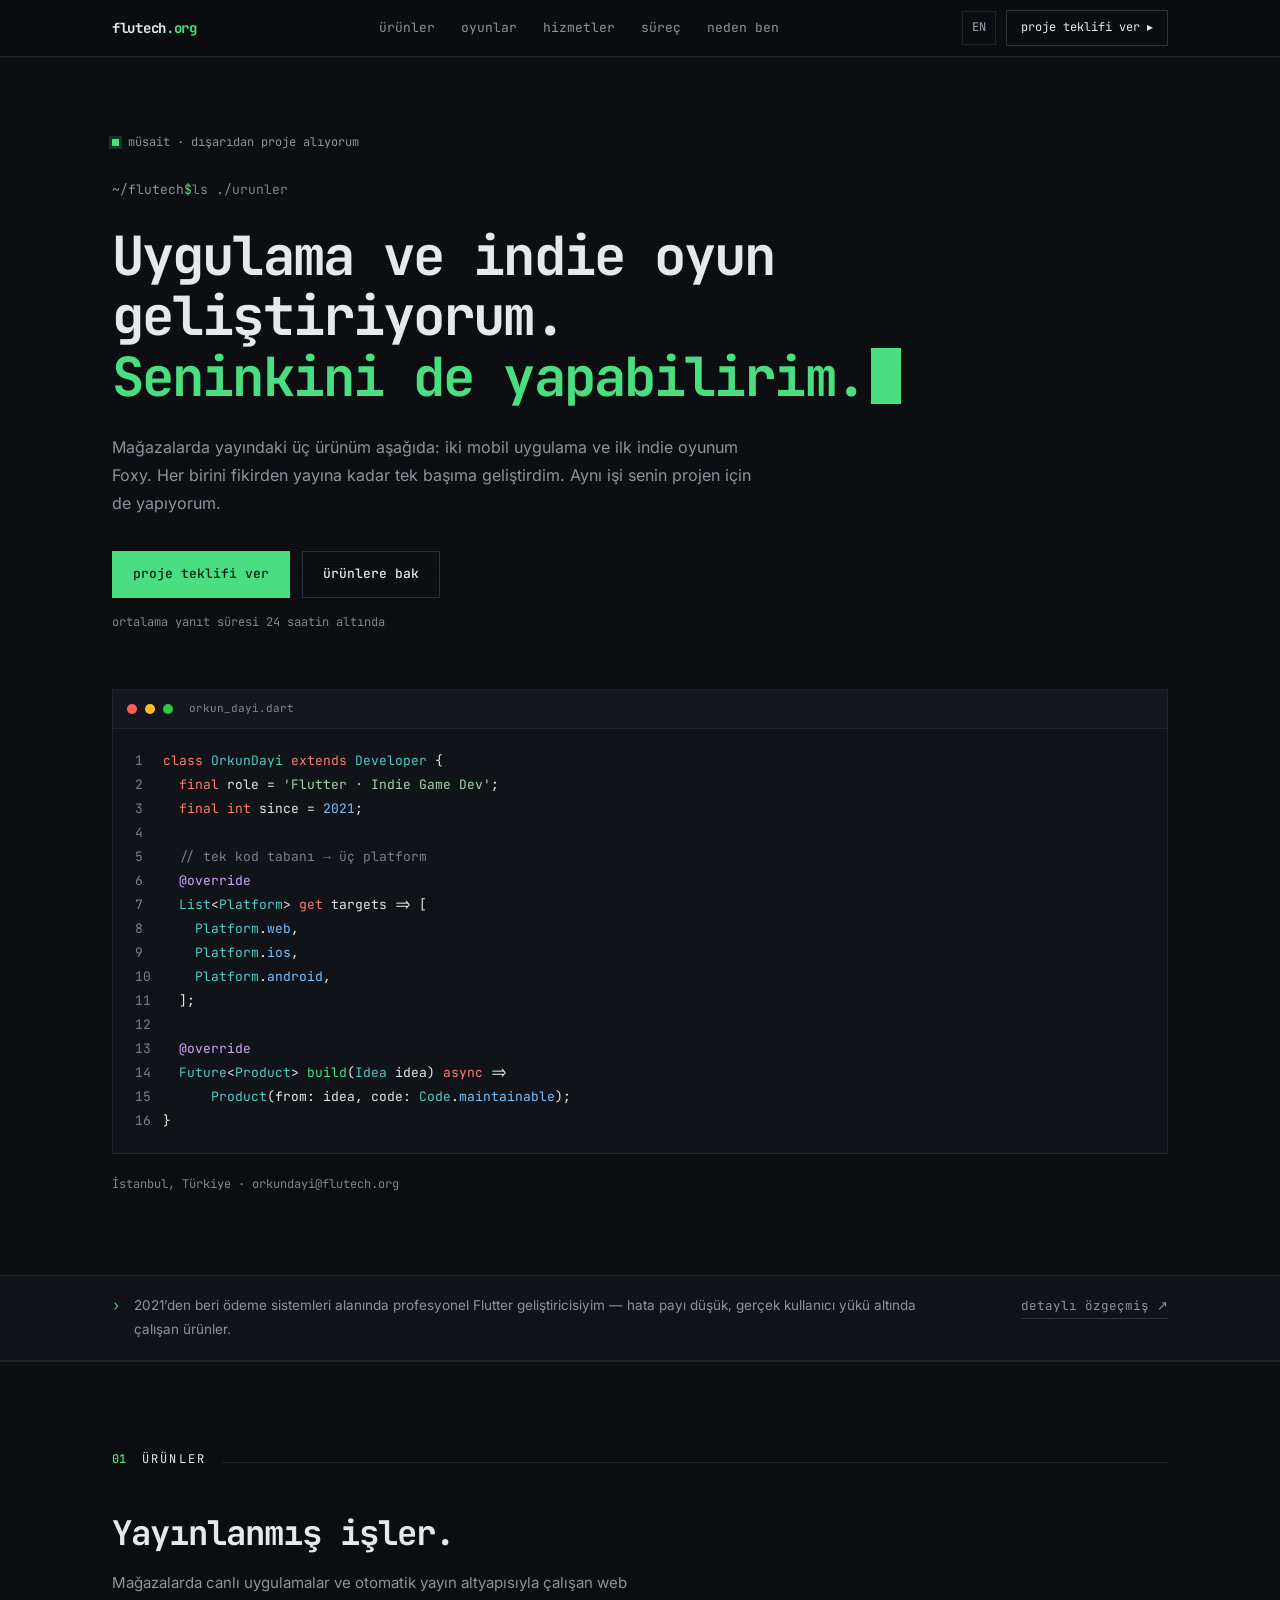
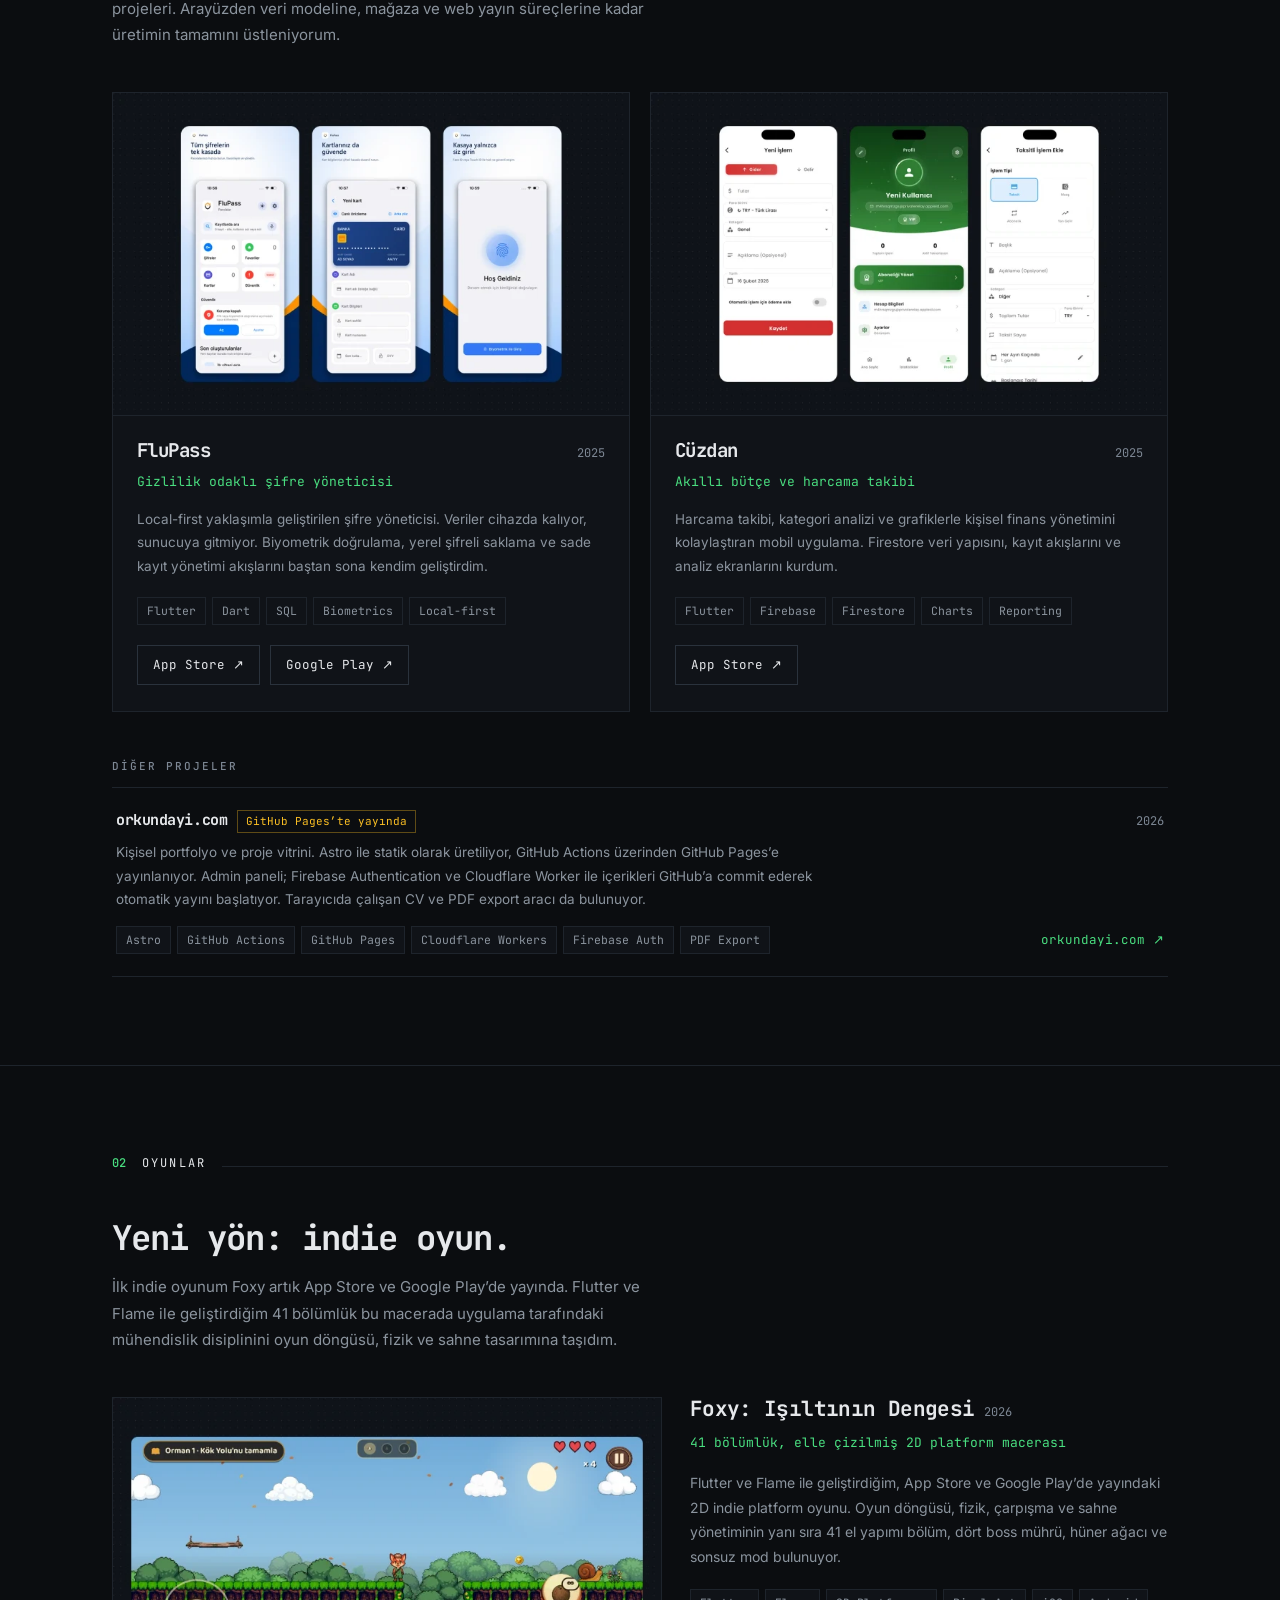
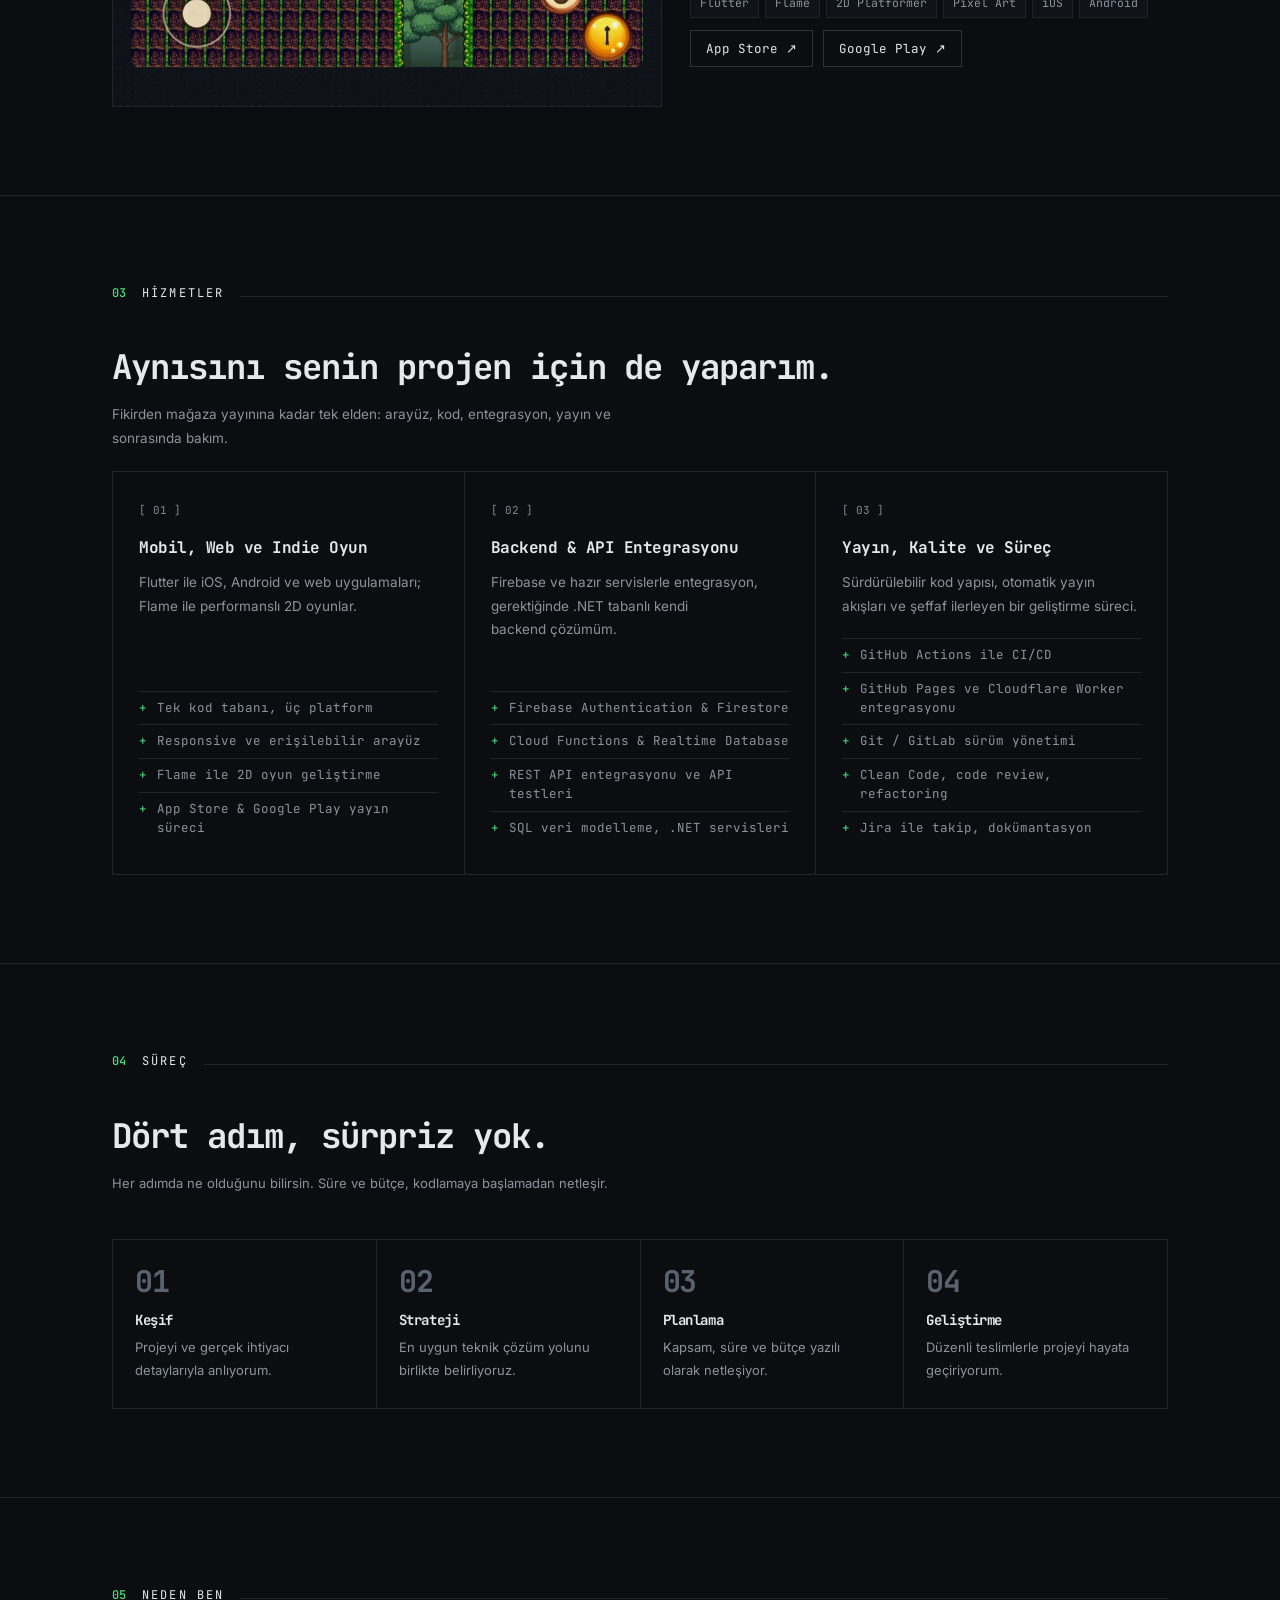
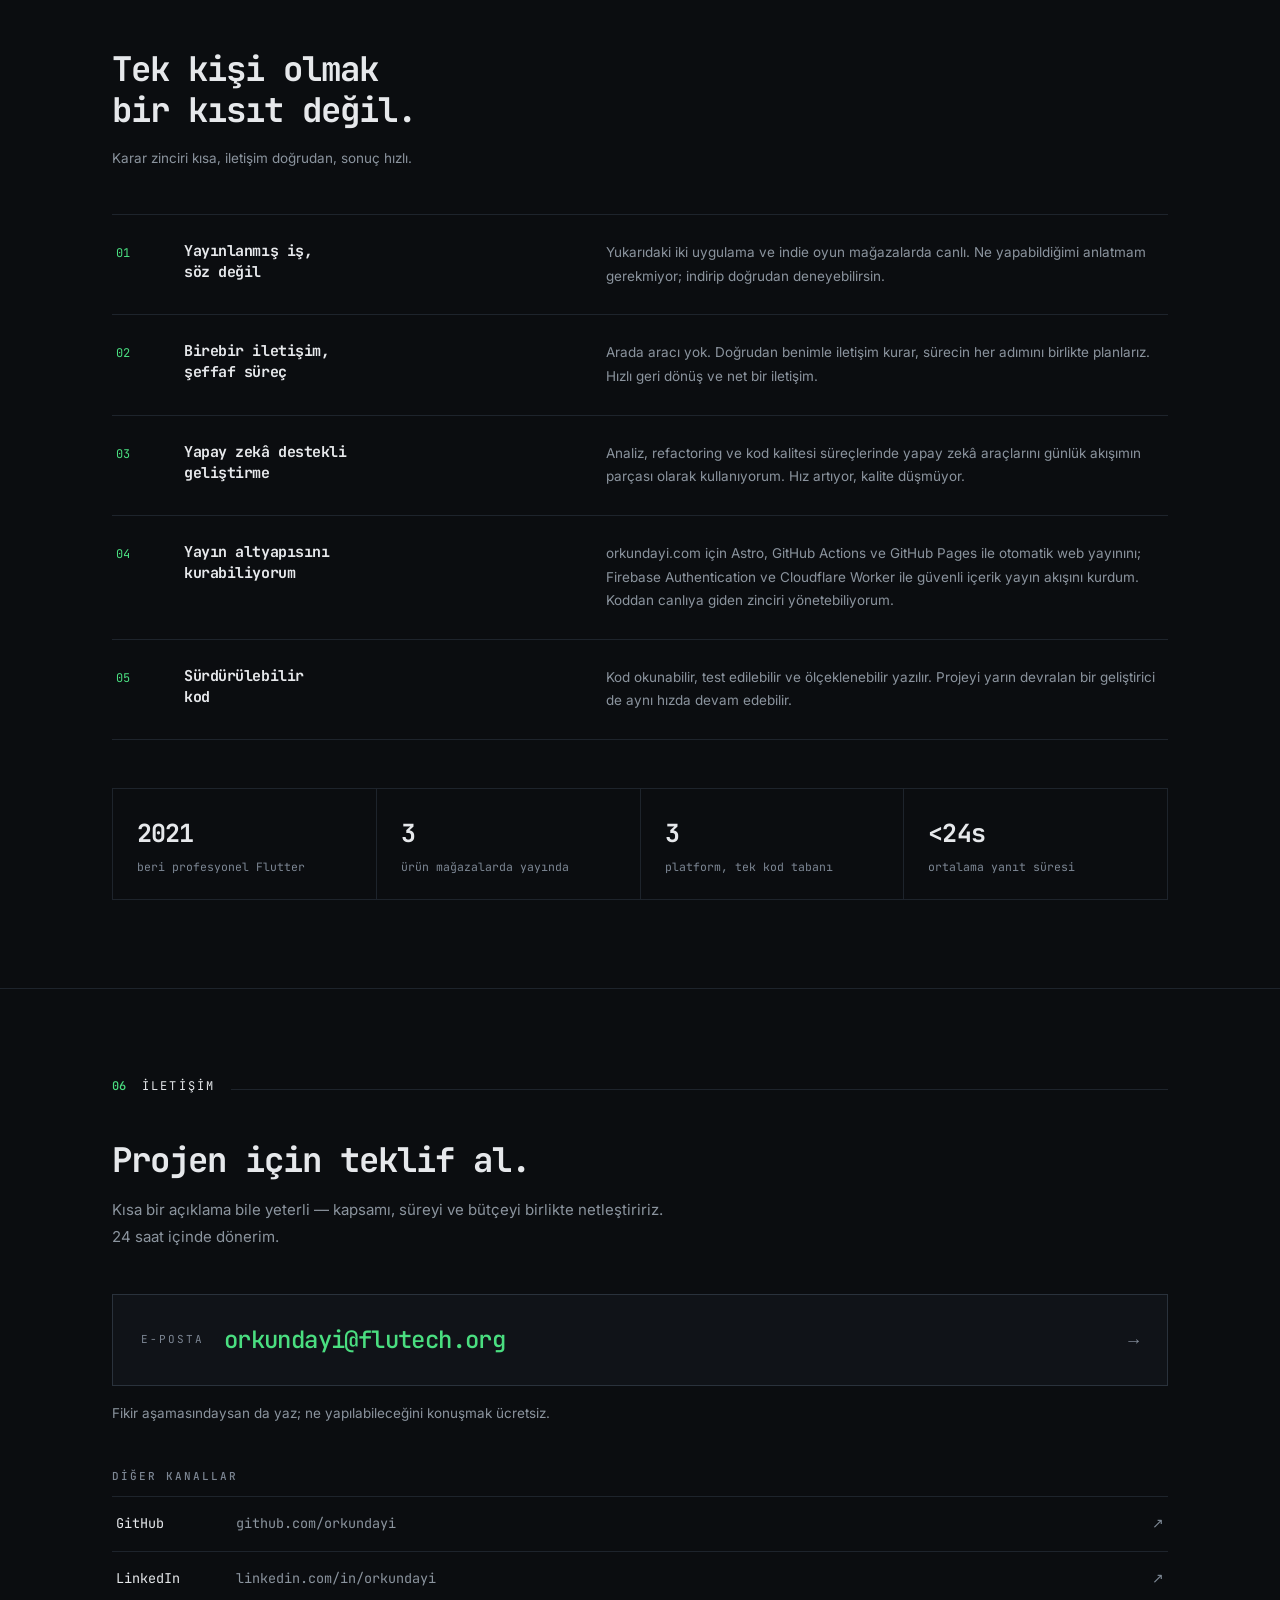
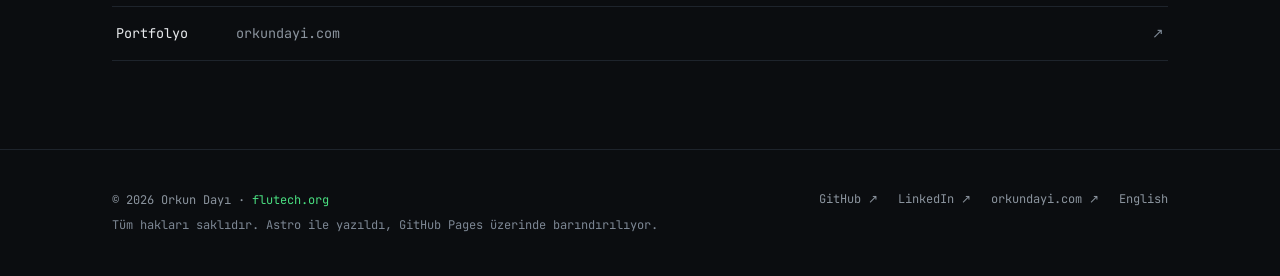
==== commit 4aa5ad58: "site: 2026-08-27 11:34 guncellemesi" ====
--- a/index.html
+++ b/index.html
@@ -1,9 +1,9 @@
 <!DOCTYPE html><html lang="tr"><head><meta charset="utf-8"><meta name="viewport" content="width=device-width, initial-scale=1"><title>Flutech Dev — Flutter Uygulama ve Indie Oyun Geliştirme</title><meta name="description" content="Flutter ile iOS, Android ve web uygulamaları; Flame ile indie oyunlar geliştiriyorum. FluPass, Cüzdan ve Foxy mağazalarda yayında. Proje işi alıyorum."><link rel="canonical" href="https://flutech.org/"><link rel="alternate" hreflang="tr" href="https://flutech.org/"><link rel="alternate" hreflang="en" href="https://flutech.org/en/"><link rel="alternate" hreflang="x-default" href="https://flutech.org/"><meta name="author" content="Orkun Dayı"><meta name="theme-color" content="#0b0d10"><meta name="color-scheme" content="dark"><!-- Open Graph --><meta property="og:type" content="website"><meta property="og:site_name" content="Flutech Dev"><meta property="og:title" content="Flutech Dev — Flutter Uygulama ve Indie Oyun Geliştirme"><meta property="og:description" content="Flutter ile iOS, Android ve web uygulamaları; Flame ile indie oyunlar geliştiriyorum. FluPass, Cüzdan ve Foxy mağazalarda yayında. Proje işi alıyorum."><meta property="og:url" content="https://flutech.org/"><meta property="og:image" content="https://flutech.org/og.png"><meta property="og:image:width" content="1200"><meta property="og:image:height" content="630"><meta property="og:image:alt" content="Flutech Dev — Flutter uygulama ve indie oyun geliştirme"><meta property="og:locale" content="tr_TR"><meta property="og:locale:alternate" content="en_US"><!-- Twitter --><meta name="twitter:card" content="summary_large_image"><meta name="twitter:title" content="Flutech Dev — Flutter Uygulama ve Indie Oyun Geliştirme"><meta name="twitter:description" content="Flutter ile iOS, Android ve web uygulamaları; Flame ile indie oyunlar geliştiriyorum. FluPass, Cüzdan ve Foxy mağazalarda yayında. Proje işi alıyorum."><meta name="twitter:image" content="https://flutech.org/og.png"><!-- Simgeler --><link rel="icon" href="/favicon.svg" type="image/svg+xml"><link rel="icon" href="/favicon-32.png" sizes="32x32" type="image/png"><link rel="apple-touch-icon" href="/icon-192.png"><link rel="manifest" href="/manifest.webmanifest"><link rel="sitemap" href="/sitemap-index.xml"><script type="application/ld+json">{"@context":"https://schema.org","@graph":[{"@type":"MobileApplication","name":"FluPass","description":"Local-first yaklaşımla geliştirilen şifre yöneticisi. Veriler cihazda kalıyor, sunucuya gitmiyor. Biyometrik doğrulama, yerel şifreli saklama ve sade kayıt yönetimi akışlarını baştan sona kendim geliştirdim.","url":"https://apps.apple.com/tr/app/flupass/id6753706050?l=tr","sameAs":["https://apps.apple.com/tr/app/flupass/id6753706050?l=tr","https://play.google.com/store/apps/details?id=com.flutech.flupass"],"applicationCategory":"SecurityApplication","operatingSystem":"iOS, Android","author":{"@id":"https://flutech.org/#orkundayi"},"image":"https://flutech.org/projects/flupass.webp"},{"@type":"MobileApplication","name":"Cüzdan","description":"Harcama takibi, kategori analizi ve grafiklerle kişisel finans yönetimini kolaylaştıran mobil uygulama. Firestore veri yapısını, kayıt akışlarını ve analiz ekranlarını kurdum.","url":"https://apps.apple.com/tr/app/c%C3%BCzdan-ak%C4%B1ll%C4%B1-b%C3%BCt%C3%A7e/id6758697145?l=tr","applicationCategory":"FinanceApplication","operatingSystem":"iOS","author":{"@id":"https://flutech.org/#orkundayi"},"image":"https://flutech.org/projects/cuzdan.webp"},{"@type":"VideoGame","name":"Foxy: Işıltının Dengesi","description":"Flutter ve Flame ile geliştirdiğim, App Store ve Google Play’de yayındaki 2D indie platform oyunu. Oyun döngüsü, fizik, çarpışma ve sahne yönetiminin yanı sıra 41 el yapımı bölüm, dört boss mührü, hüner ağacı ve sonsuz mod bulunuyor.","url":"https://apps.apple.com/tr/app/foxy-i%C5%9F%C4%B1lt%C4%B1n%C4%B1n-dengesi/id6796245569?l=tr","sameAs":["https://apps.apple.com/tr/app/foxy-i%C5%9F%C4%B1lt%C4%B1n%C4%B1n-dengesi/id6796245569?l=tr","https://play.google.com/store/apps/details?id=com.flutech.foxy_jump"],"applicationCategory":"GameApplication","gamePlatform":["iOS","Android"],"author":{"@id":"https://flutech.org/#orkundayi"},"image":"https://flutech.org/projects/foxy.webp"},{"@type":"Person","@id":"https://flutech.org/#orkundayi","name":"Orkun Dayı","url":"https://flutech.org","email":"mailto:orkundayi@flutech.org","jobTitle":"Flutter ve Indie Oyun Geliştiricisi","description":"Flutter ile iOS, Android ve web uygulamaları; Flame ile indie oyunlar geliştiriyorum. FluPass, Cüzdan ve Foxy mağazalarda yayında. Proje işi alıyorum.","address":{"@type":"PostalAddress","addressLocality":"Istanbul","addressCountry":"TR"},"sameAs":["https://github.com/orkundayi","https://www.linkedin.com/in/orkundayi/","https://orkundayi.com"],"knowsAbout":["Flutter","Dart","Firebase","Firestore","REST API","SQL",".NET","Docker","Flame","Mobile app development","Game development"]},{"@type":"WebSite","@id":"https://flutech.org/#website","url":"https://flutech.org","name":"Flutech Dev","inLanguage":"tr-TR","publisher":{"@id":"https://flutech.org/#orkundayi"}}]}</script><style>@font-face{font-family:JetBrains Mono;font-style:normal;font-display:swap;font-weight:400;src:url(/assets/jetbrains-mono-latin-400-normal.V6pRDFza.woff2)format("woff2"),url(/assets/jetbrains-mono-latin-400-normal.6-qcROiO.woff)format("woff")}@font-face{font-family:JetBrains Mono;font-style:normal;font-display:swap;font-weight:400;src:url(/assets/jetbrains-mono-latin-ext-400-normal.Bc8Ftmh3.woff2)format("woff2"),url(/assets/jetbrains-mono-latin-ext-400-normal.fXTG6kC5.woff)format("woff")}@font-face{font-family:JetBrains Mono;font-style:normal;font-display:swap;font-weight:500;src:url(/assets/jetbrains-mono-latin-500-normal.BWZEU5yA.woff2)format("woff2"),url(/assets/jetbrains-mono-latin-500-normal.CJOVTJB7.woff)format("woff")}@font-face{font-family:JetBrains Mono;font-style:normal;font-display:swap;font-weight:500;src:url(/assets/jetbrains-mono-latin-ext-500-normal.Cut-4mMH.woff2)format("woff2"),url(/assets/jetbrains-mono-latin-ext-500-normal.ckzbgY84.woff)format("woff")}@font-face{font-family:JetBrains Mono;font-style:normal;font-display:swap;font-weight:700;src:url(/assets/jetbrains-mono-latin-700-normal.BYuf6tUa.woff2)format("woff2"),url(/assets/jetbrains-mono-latin-700-normal.D3wTyLJW.woff)format("woff")}@font-face{font-family:JetBrains Mono;font-style:normal;font-display:swap;font-weight:700;src:url(/assets/jetbrains-mono-latin-ext-700-normal.CZipNAKV.woff2)format("woff2"),url(/assets/jetbrains-mono-latin-ext-700-normal.CxPITLHs.woff)format("woff")}@font-face{font-family:Inter Variable;font-style:normal;font-display:swap;font-weight:100 900;src:url(/assets/inter-cyrillic-ext-wght-normal.BOeWTOD4.woff2)format("woff2-variations");unicode-range:U+460-52F,U+1C80-1C8A,U+20B4,U+2DE0-2DFF,U+A640-A69F,U+FE2E-FE2F}@font-face{font-family:Inter Variable;font-style:normal;font-display:swap;font-weight:100 900;src:url(/assets/inter-cyrillic-wght-normal.DqGufNeO.woff2)format("woff2-variations");unicode-range:U+301,U+400-45F,U+490-491,U+4B0-4B1,U+2116}@font-face{font-family:Inter Variable;font-style:normal;font-display:swap;font-weight:100 900;src:url(/assets/inter-greek-ext-wght-normal.DlzME5K_.woff2)format("woff2-variations");unicode-range:U+1F??}@font-face{font-family:Inter Variable;font-style:normal;font-display:swap;font-weight:100 900;src:url(/assets/inter-greek-wght-normal.CkhJZR-_.woff2)format("woff2-variations");unicode-range:U+370-377,U+37A-37F,U+384-38A,U+38C,U+38E-3A1,U+3A3-3FF}@font-face{font-family:Inter Variable;font-style:normal;font-display:swap;font-weight:100 900;src:url(/assets/inter-vietnamese-wght-normal.CBcvBZtf.woff2)format("woff2-variations");unicode-range:U+102-103,U+110-111,U+128-129,U+168-169,U+1A0-1A1,U+1AF-1B0,U+300-301,U+303-304,U+308-309,U+323,U+329,U+1EA0-1EF9,U+20AB}@font-face{font-family:Inter Variable;font-style:normal;font-display:swap;font-weight:100 900;src:url(/assets/inter-latin-ext-wght-normal.DO1Apj_S.woff2)format("woff2-variations");unicode-range:U+100-2BA,U+2BD-2C5,U+2C7-2CC,U+2CE-2D7,U+2DD-2FF,U+304,U+308,U+329,U+1D00-1DBF,U+1E00-1E9F,U+1EF2-1EFF,U+2020,U+20A0-20AB,U+20AD-20C0,U+2113,U+2C60-2C7F,U+A720-A7FF}@font-face{font-family:Inter Variable;font-style:normal;font-display:swap;font-weight:100 900;src:url(/assets/inter-latin-wght-normal.Dx4kXJAl.woff2)format("woff2-variations");unicode-range:U+??,U+131,U+152-153,U+2BB-2BC,U+2C6,U+2DA,U+2DC,U+304,U+308,U+329,U+2000-206F,U+20AC,U+2122,U+2191,U+2193,U+2212,U+2215,U+FEFF,U+FFFD}:root{--bg:#0b0d10;--surface:#101318;--surface-2:#14181e;--border:#1e242c;--border-hi:#2a323c;--text:#e6e8eb;--muted:#8b949e;--dim:#7d8794;--faint:#77818d;--accent:#4ade80;--accent-dim:#22c55e;--accent-ink:#04210f;--amber:#fbbf24;--syn-keyword:#ff7b72;--syn-class:#4ecdc4;--syn-string:#a5d6a7;--syn-fn:#d2a8ff;--syn-num:#79c0ff;--mono:"JetBrains Mono", ui-monospace, SFMono-Regular, Menlo, Consolas, monospace;--sans:"Inter Variable", "Inter", system-ui, -apple-system, "Segoe UI", sans-serif;--max:1120px;--gutter:32px;--nav-h:56px;color-scheme:dark}*,:before,:after{box-sizing:border-box}*{margin:0;padding:0}html{scroll-behavior:smooth;scroll-padding-top:calc(var(--nav-h) + 24px);-webkit-text-size-adjust:100%}body{background:var(--bg);color:var(--text);font-family:var(--mono);font-synthesis-weight:none;-webkit-font-smoothing:antialiased;-moz-osx-font-smoothing:grayscale;font-size:15px;line-height:1.6;overflow-x:hidden}body:before{content:"";z-index:0;pointer-events:none;background-image:linear-gradient(#ffffff04 1px,#0000 1px);background-size:100% 3px;position:fixed;inset:0}img,svg{max-width:100%;height:auto;display:block}ul,ol{list-style:none}a{color:inherit;text-decoration:none}button{font:inherit;color:inherit;cursor:pointer;background:0 0;border:0}::selection{background:var(--accent);color:var(--accent-ink)}:focus-visible{outline:2px solid var(--accent);outline-offset:3px;border-radius:1px}.skip-link{z-index:100;background:var(--accent);color:var(--accent-ink);padding:10px 16px;font-size:13px;position:absolute;top:8px;left:-9999px}.skip-link:focus{left:8px}h1,h2,h3,h4{font-family:var(--mono);letter-spacing:-.03em;text-wrap:balance;font-weight:700;line-height:1.15}h1{letter-spacing:-.035em;font-size:clamp(30px,5.2vw,54px);line-height:1.12}h2{font-size:clamp(24px,3.4vw,34px);line-height:1.2}p{font-family:var(--sans);color:var(--muted);text-wrap:pretty;font-weight:400;line-height:1.75}strong{color:var(--text);font-weight:500}code{font-family:var(--mono)}.wrap{width:100%;max-width:var(--max);padding-inline:var(--gutter);z-index:1;margin-inline:auto;position:relative}.section{border-top:1px solid var(--border);z-index:1;scroll-margin-top:var(--nav-h);padding-block:88px;position:relative}.sec-head{align-items:baseline;gap:16px;margin-bottom:44px;display:flex}.sec-num{color:var(--accent);font-variant-numeric:tabular-nums;font-size:12px;font-weight:500}.sec-eyebrow{letter-spacing:.18em;text-transform:uppercase;color:var(--text);font-size:12px}.sec-rule{background:var(--border);flex:1;height:1px}.sec-title{white-space:pre-line;margin-bottom:16px}.sec-lede{max-width:62ch;margin-bottom:44px;font-size:15px}.btn{font-family:var(--mono);border:1px solid var(--accent);background:var(--accent);color:var(--accent-ink);align-items:center;gap:8px;padding:12px 20px;font-size:13px;font-weight:500;transition:background .15s,border-color .15s,color .15s;display:inline-flex}.btn:hover{background:var(--accent-dim);border-color:var(--accent-dim)}.btn--ghost{color:var(--text);border-color:var(--border-hi);background:0 0}.btn--ghost:hover{border-color:var(--accent);color:var(--accent);background:0 0}.tags{flex-wrap:wrap;gap:6px;display:flex}.tag{font-family:var(--mono);color:var(--muted);border:1px solid var(--border);background:var(--surface);white-space:nowrap;padding:4px 9px;font-size:11.5px}@media (prefers-reduced-motion:reduce){html{scroll-behavior:auto}*,:before,:after{transition-duration:.001ms!important;animation-duration:.001ms!important;animation-iteration-count:1!important}}@media (width<=860px){:root{--gutter:20px}.section{padding-block:64px}.sec-head,.sec-lede{margin-bottom:32px}}.nav[data-astro-cid-wpvy4v7s]{z-index:50;background:color-mix(in srgb, var(--bg) 88%, transparent);backdrop-filter:blur(10px);border-bottom:1px solid var(--border);position:sticky;top:0}.nav-in[data-astro-cid-wpvy4v7s]{width:100%;max-width:var(--max);padding-inline:var(--gutter);min-height:var(--nav-h);justify-content:space-between;align-items:center;gap:20px;margin-inline:auto;display:flex}.logo[data-astro-cid-wpvy4v7s]{letter-spacing:-.02em;flex:none;font-size:14px;font-weight:700}.logo[data-astro-cid-wpvy4v7s] b[data-astro-cid-wpvy4v7s]{color:var(--accent);font-weight:700}.nav-links[data-astro-cid-wpvy4v7s]{gap:26px;font-size:13px;display:flex}.nav-links[data-astro-cid-wpvy4v7s] a[data-astro-cid-wpvy4v7s]{color:var(--muted);transition:color .15s}.nav-links[data-astro-cid-wpvy4v7s] a[data-astro-cid-wpvy4v7s]:hover{color:var(--accent)}.nav-right[data-astro-cid-wpvy4v7s]{flex:none;align-items:center;gap:10px;display:flex}.lang[data-astro-cid-wpvy4v7s]{color:var(--muted);border:1px solid var(--border);padding:6px 9px;font-size:12px;font-weight:500;transition:color .15s,border-color .15s}.lang[data-astro-cid-wpvy4v7s]:hover{color:var(--accent);border-color:var(--accent)}.nav-cta[data-astro-cid-wpvy4v7s]{border:1px solid var(--border-hi);color:var(--text);white-space:nowrap;padding:7px 14px;font-size:12px;transition:color .15s,border-color .15s}.nav-cta[data-astro-cid-wpvy4v7s]:hover{border-color:var(--accent);color:var(--accent)}@media (width<=860px){.nav-in[data-astro-cid-wpvy4v7s]{flex-wrap:wrap;gap:10px 16px;padding-block:10px}.nav-links[data-astro-cid-wpvy4v7s]{scrollbar-width:none;order:3;gap:14px;width:100%;padding-bottom:2px;font-size:12px;overflow-x:auto}.nav-links[data-astro-cid-wpvy4v7s]::-webkit-scrollbar{display:none}.nav-links[data-astro-cid-wpvy4v7s] a[data-astro-cid-wpvy4v7s]{white-space:nowrap}.nav-cta[data-astro-cid-wpvy4v7s]{padding:7px 12px;font-size:11.5px}}.footer[data-astro-cid-jo6i4kqk]{border-top:1px solid var(--border);z-index:1;padding-block:40px;position:relative}.foot-in[data-astro-cid-jo6i4kqk]{flex-wrap:wrap;justify-content:space-between;gap:20px 32px;display:flex}.line[data-astro-cid-jo6i4kqk]{font-family:var(--mono);color:var(--muted);font-size:12px}.line[data-astro-cid-jo6i4kqk].dim{color:var(--dim);margin-top:4px}.dom[data-astro-cid-jo6i4kqk]{color:var(--accent)}.links[data-astro-cid-jo6i4kqk]{font-family:var(--mono);flex-wrap:wrap;gap:20px;font-size:12px;display:flex}.links[data-astro-cid-jo6i4kqk] a[data-astro-cid-jo6i4kqk]{color:var(--muted);transition:color .15s}.links[data-astro-cid-jo6i4kqk] a[data-astro-cid-jo6i4kqk]:hover{color:var(--accent)}
 .hero[data-astro-cid-ge2uvauf]{z-index:1;padding-block:72px 80px;position:relative}.avail[data-astro-cid-ge2uvauf]{font-family:var(--mono);color:var(--muted);align-items:center;gap:9px;margin-bottom:26px;font-size:12px;display:inline-flex}.avail[data-astro-cid-ge2uvauf] i[data-astro-cid-ge2uvauf]{background:var(--accent);width:7px;height:7px;box-shadow:0 0 0 3px color-mix(in srgb, var(--accent) 18%, transparent);flex:none;animation:2.4s ease-in-out infinite pulse;display:block}@keyframes pulse{50%{box-shadow:0 0 0 7px color-mix(in srgb, var(--accent) 0%, transparent)}}.prompt[data-astro-cid-ge2uvauf]{font-family:var(--mono);color:var(--dim);margin-bottom:24px;font-size:13px}.prompt[data-astro-cid-ge2uvauf] .path[data-astro-cid-ge2uvauf]{color:var(--muted)}.prompt[data-astro-cid-ge2uvauf] .sigil[data-astro-cid-ge2uvauf]{color:var(--accent)}h1[data-astro-cid-ge2uvauf]{margin-bottom:26px}h1[data-astro-cid-ge2uvauf] em[data-astro-cid-ge2uvauf]{color:var(--accent);font-style:normal}.cursor[data-astro-cid-ge2uvauf]{background:var(--accent);vertical-align:-.16em;width:.55em;height:1.05em;margin-left:.12em;animation:1.1s step-end infinite blink;display:inline-block}@keyframes blink{50%{opacity:0}}.lede[data-astro-cid-ge2uvauf]{max-width:64ch;margin-bottom:34px;font-size:16px}.btns[data-astro-cid-ge2uvauf]{flex-wrap:wrap;gap:12px;margin-bottom:14px;display:flex}.note[data-astro-cid-ge2uvauf]{font-family:var(--mono);color:var(--dim);margin-bottom:56px;font-size:12px}.code[data-astro-cid-ge2uvauf]{border:1px solid var(--border);background:var(--surface)}.code-bar[data-astro-cid-ge2uvauf]{border-bottom:1px solid var(--border);background:var(--surface-2);align-items:center;gap:8px;padding:10px 14px;display:flex}.dot[data-astro-cid-ge2uvauf]{border-radius:50%;flex:none;width:10px;height:10px}.dot--r[data-astro-cid-ge2uvauf]{background:#ff5f57}.dot--y[data-astro-cid-ge2uvauf]{background:#febc2e}.dot--g[data-astro-cid-ge2uvauf]{background:#28c840}.code-name[data-astro-cid-ge2uvauf]{font-family:var(--mono);color:var(--dim);margin-left:8px;font-size:11px}.code-body[data-astro-cid-ge2uvauf]{font-family:var(--mono);tab-size:2;padding:20px 22px;font-size:13px;line-height:1.85;overflow-x:auto}.code-body[data-astro-cid-ge2uvauf]>code[data-astro-cid-ge2uvauf]{display:block}.code-body[data-astro-cid-ge2uvauf] .row[data-astro-cid-ge2uvauf]{white-space:pre;display:block}.ln[data-astro-cid-ge2uvauf]{width:28px;color:var(--faint);user-select:none;display:inline-block}.loc[data-astro-cid-ge2uvauf]{font-family:var(--mono);color:var(--dim);margin-top:20px;font-size:12px}@media (width<=860px){.hero[data-astro-cid-ge2uvauf]{padding-block:44px 56px}.note[data-astro-cid-ge2uvauf]{margin-bottom:40px}.code-body[data-astro-cid-ge2uvauf]{padding:16px 14px;font-size:12px}.ln[data-astro-cid-ge2uvauf]{width:24px}}.code-body .k{color:var(--syn-keyword)}.code-body .c{color:var(--syn-class)}.code-body .s{color:var(--syn-string)}.code-body .f{color:var(--syn-fn)}.code-body .fn{color:var(--accent)}.code-body .cm{color:var(--faint)}.code-body .n{color:var(--syn-num)}.band[data-astro-cid-o6uyypaq]{border-top:1px solid var(--border);border-bottom:1px solid var(--border);background:var(--surface);z-index:1;position:relative}.band-in[data-astro-cid-o6uyypaq]{align-items:baseline;gap:14px;padding-block:18px;display:flex}.marker[data-astro-cid-o6uyypaq]{font-family:var(--mono);color:var(--accent);flex:none;font-size:14px}p[data-astro-cid-o6uyypaq]{flex:1;min-width:0;font-size:13.5px}a[data-astro-cid-o6uyypaq]{font-family:var(--mono);color:var(--muted);white-space:nowrap;border-bottom:1px solid var(--border-hi);flex:none;padding-bottom:2px;font-size:12.5px;transition:color .15s,border-color .15s}a[data-astro-cid-o6uyypaq]:hover{color:var(--accent);border-bottom-color:var(--accent)}@media (width<=860px){.band-in[data-astro-cid-o6uyypaq]{flex-wrap:wrap;gap:10px}p[data-astro-cid-o6uyypaq]{flex-basis:calc(100% - 28px)}a[data-astro-cid-o6uyypaq]{margin-left:28px}}.media[data-astro-cid-j6u6ogab]{aspect-ratio:16/10;background:var(--surface-2);border-bottom:1px solid var(--border);overflow:hidden}.media--wide[data-astro-cid-j6u6ogab]{aspect-ratio:16/9;border:1px solid var(--border)}.media[data-astro-cid-j6u6ogab] img[data-astro-cid-j6u6ogab]{object-fit:cover;width:100%;height:100%}.ph[data-astro-cid-j6u6ogab]{background-color:var(--surface-2);background-image:radial-gradient(var(--border-hi) 1px, transparent 1px);background-size:16px 16px;justify-content:center;align-items:center;gap:4px;width:100%;height:100%;display:flex}.ph-name[data-astro-cid-j6u6ogab]{font-family:var(--mono);letter-spacing:-.02em;color:var(--dim);background:var(--surface-2);padding:6px 12px;font-size:clamp(14px,2.2vw,19px);font-weight:700}.ph-cursor[data-astro-cid-j6u6ogab]{background:var(--accent);opacity:.55;width:9px;height:1.05em;animation:1.1s step-end infinite blink}.cards[data-astro-cid-rtei5hqi]{grid-template-columns:repeat(2,1fr);gap:20px;display:grid}.card[data-astro-cid-rtei5hqi]{border:1px solid var(--border);background:var(--surface);flex-direction:column;transition:border-color .2s,transform .2s;display:flex}.card[data-astro-cid-rtei5hqi]:hover{border-color:var(--border-hi);transform:translateY(-2px)}.card-body[data-astro-cid-rtei5hqi]{flex-direction:column;flex:1;padding:24px 24px 26px;display:flex}.card-head[data-astro-cid-rtei5hqi]{flex-wrap:wrap;align-items:baseline;gap:10px;margin-bottom:8px;display:flex}h3[data-astro-cid-rtei5hqi]{letter-spacing:-.03em;font-size:19px}.status[data-astro-cid-rtei5hqi]{font-family:var(--mono);color:var(--amber);border:1px solid color-mix(in srgb, var(--amber) 35%, transparent);padding:2px 8px;font-size:11px}.year[data-astro-cid-rtei5hqi]{font-family:var(--mono);color:var(--dim);font-variant-numeric:tabular-nums;margin-left:auto;font-size:12px}.tagline[data-astro-cid-rtei5hqi]{font-family:var(--mono);color:var(--accent);margin-bottom:14px;font-size:13px}.desc[data-astro-cid-rtei5hqi]{margin-bottom:18px;font-size:13.5px}.card[data-astro-cid-rtei5hqi] .tags[data-astro-cid-rtei5hqi]{margin-bottom:20px}.stores[data-astro-cid-rtei5hqi]{flex-wrap:wrap;gap:10px;margin-top:auto;display:flex}.stores[data-astro-cid-rtei5hqi] a[data-astro-cid-rtei5hqi]{font-family:var(--mono);border:1px solid var(--border-hi);color:var(--text);padding:9px 15px;font-size:12.5px;transition:border-color .15s,color .15s;display:inline-block}.stores[data-astro-cid-rtei5hqi] a[data-astro-cid-rtei5hqi]:hover{border-color:var(--accent);color:var(--accent)}.other-label[data-astro-cid-rtei5hqi]{font-family:var(--mono);letter-spacing:.18em;text-transform:uppercase;color:var(--dim);margin:48px 0 14px;font-size:11px;font-weight:500}.list[data-astro-cid-rtei5hqi]{border-top:1px solid var(--border)}.item[data-astro-cid-rtei5hqi]{border-bottom:1px solid var(--border);padding:22px 4px;transition:background .18s,padding-left .18s}.item[data-astro-cid-rtei5hqi]:hover{background:var(--surface);padding-left:12px}.item-head[data-astro-cid-rtei5hqi]{flex-wrap:wrap;align-items:baseline;gap:10px;margin-bottom:8px;display:flex}h4[data-astro-cid-rtei5hqi]{font-size:15px}.item[data-astro-cid-rtei5hqi] .desc[data-astro-cid-rtei5hqi]{max-width:80ch;margin-bottom:14px;font-size:13.5px}.item-meta[data-astro-cid-rtei5hqi]{flex-wrap:wrap;justify-content:space-between;align-items:center;gap:12px 24px;display:flex}.inline-links[data-astro-cid-rtei5hqi]{font-family:var(--mono);gap:18px;font-size:12.5px;display:flex}.inline-links[data-astro-cid-rtei5hqi] a[data-astro-cid-rtei5hqi]{color:var(--accent);border-bottom:1px solid #0000;transition:border-color .15s}.inline-links[data-astro-cid-rtei5hqi] a[data-astro-cid-rtei5hqi]:hover{border-bottom-color:var(--accent)}@media (width<=860px){.cards[data-astro-cid-rtei5hqi]{grid-template-columns:1fr;gap:16px}.card-body[data-astro-cid-rtei5hqi]{padding:20px}.item[data-astro-cid-rtei5hqi]:hover{padding-left:4px}.item-meta[data-astro-cid-rtei5hqi]{flex-direction:column;align-items:flex-start}}.game[data-astro-cid-bfmdqxla]{grid-template-columns:1.15fr 1fr;align-items:start;gap:28px;display:grid}.game[data-astro-cid-bfmdqxla]+.game[data-astro-cid-bfmdqxla]{border-top:1px solid var(--border);margin-top:40px;padding-top:40px}.game-head[data-astro-cid-bfmdqxla]{flex-wrap:wrap;align-items:baseline;gap:10px;margin-bottom:10px;display:flex}h3[data-astro-cid-bfmdqxla]{letter-spacing:-.03em;font-size:21px}.status[data-astro-cid-bfmdqxla]{font-family:var(--mono);color:var(--amber);border:1px solid color-mix(in srgb, var(--amber) 35%, transparent);padding:2px 8px;font-size:11px}.year[data-astro-cid-bfmdqxla]{font-family:var(--mono);color:var(--dim);font-variant-numeric:tabular-nums;font-size:12px}.tagline[data-astro-cid-bfmdqxla]{font-family:var(--mono);color:var(--accent);margin-bottom:16px;font-size:13px}.desc[data-astro-cid-bfmdqxla]{margin-bottom:20px;font-size:14px}.links[data-astro-cid-bfmdqxla]{flex-wrap:wrap;gap:10px;margin-top:18px;display:flex}.links[data-astro-cid-bfmdqxla] a[data-astro-cid-bfmdqxla]{font-family:var(--mono);border:1px solid var(--border-hi);color:var(--text);padding:9px 15px;font-size:12.5px;transition:border-color .15s,color .15s}.links[data-astro-cid-bfmdqxla] a[data-astro-cid-bfmdqxla]:hover{border-color:var(--accent);color:var(--accent)}@media (width<=860px){.game[data-astro-cid-bfmdqxla]{grid-template-columns:1fr;gap:20px}}.grid[data-astro-cid-lesv7jgp]{background:var(--border);border:1px solid var(--border);grid-template-columns:repeat(3,1fr);gap:1px;display:grid}.cell[data-astro-cid-lesv7jgp]{background:var(--bg);flex-direction:column;padding:30px 26px;transition:background .18s;display:flex}.cell[data-astro-cid-lesv7jgp]:hover{background:var(--surface)}.cell-tag[data-astro-cid-lesv7jgp]{font-family:var(--mono);color:var(--dim);margin-bottom:18px;font-size:11px;display:block}h3[data-astro-cid-lesv7jgp]{margin-bottom:12px;font-size:16px;line-height:1.35}p[data-astro-cid-lesv7jgp]{margin-bottom:20px;font-size:13.5px}.feats[data-astro-cid-lesv7jgp]{font-family:var(--mono);color:var(--muted);margin-top:auto;font-size:12.5px}.feats[data-astro-cid-lesv7jgp] li[data-astro-cid-lesv7jgp]{border-top:1px solid var(--border);padding:7px 0 7px 18px;line-height:1.5;position:relative}.feats[data-astro-cid-lesv7jgp] li[data-astro-cid-lesv7jgp]:before{content:"+";color:var(--accent);position:absolute;left:0}@media (width<=860px){.grid[data-astro-cid-lesv7jgp]{grid-template-columns:1fr}.cell[data-astro-cid-lesv7jgp]{padding:26px 20px}}.steps[data-astro-cid-grsovck6]{background:var(--border);border:1px solid var(--border);grid-template-columns:repeat(4,1fr);gap:1px;display:grid}.step[data-astro-cid-grsovck6]{background:var(--bg);padding:26px 22px;transition:background .18s}.step[data-astro-cid-grsovck6]:hover{background:var(--surface)}.step-n[data-astro-cid-grsovck6]{font-family:var(--mono);letter-spacing:-.04em;color:#59636f;font-variant-numeric:tabular-nums;margin-bottom:16px;font-size:30px;font-weight:700;line-height:1;transition:color .18s;display:block}.step[data-astro-cid-grsovck6]:hover .step-n[data-astro-cid-grsovck6]{color:var(--accent)}h3[data-astro-cid-grsovck6]{margin-bottom:8px;font-size:14px}p[data-astro-cid-grsovck6]{font-size:13px}@media (width<=860px){.steps[data-astro-cid-grsovck6]{grid-template-columns:1fr 1fr}}@media (width<=480px){.steps[data-astro-cid-grsovck6]{grid-template-columns:1fr}}.rows[data-astro-cid-psdxjdsr]{border-top:1px solid var(--border)}.row[data-astro-cid-psdxjdsr]{border-bottom:1px solid var(--border);grid-template-columns:44px 1fr 1.4fr;align-items:start;gap:24px;padding:26px 4px;transition:background .18s,padding-left .18s;display:grid}.row[data-astro-cid-psdxjdsr]:hover{background:var(--surface);padding-left:12px}.row-n[data-astro-cid-psdxjdsr]{font-family:var(--mono);color:var(--accent);padding-top:3px;font-size:12px}h3[data-astro-cid-psdxjdsr]{white-space:pre-line;font-size:15px;line-height:1.4}p[data-astro-cid-psdxjdsr]{font-size:13.5px}.stats[data-astro-cid-psdxjdsr]{background:var(--border);border:1px solid var(--border);grid-template-columns:repeat(4,1fr);gap:1px;margin-top:48px;display:grid}.stat[data-astro-cid-psdxjdsr]{background:var(--bg);padding:24px}dt[data-astro-cid-psdxjdsr]{font-family:var(--mono);letter-spacing:-.035em;color:var(--text);font-variant-numeric:tabular-nums;margin-bottom:5px;font-size:25px;font-weight:700}dd[data-astro-cid-psdxjdsr]{font-family:var(--mono);color:var(--dim);font-size:11.5px;line-height:1.5}@media (width<=860px){.row[data-astro-cid-psdxjdsr]{grid-template-columns:30px 1fr;gap:8px 12px}.row[data-astro-cid-psdxjdsr]:hover{padding-left:4px}.row[data-astro-cid-psdxjdsr] h3[data-astro-cid-psdxjdsr]{white-space:normal}.row[data-astro-cid-psdxjdsr] p[data-astro-cid-psdxjdsr]{grid-column:2}.stats[data-astro-cid-psdxjdsr]{grid-template-columns:1fr 1fr}}.mail[data-astro-cid-he3spzz3]{border:1px solid var(--border-hi);background:var(--surface);align-items:center;gap:20px;padding:26px 28px;transition:border-color .18s,background .18s;display:flex}.mail[data-astro-cid-he3spzz3]:hover{border-color:var(--accent);background:var(--surface-2)}.mail-label[data-astro-cid-he3spzz3]{font-family:var(--mono);letter-spacing:.18em;text-transform:uppercase;color:var(--dim);flex:none;font-size:11px}.mail-addr[data-astro-cid-he3spzz3]{font-family:var(--mono);letter-spacing:-.025em;color:var(--accent);word-break:break-all;font-size:clamp(15px,2.6vw,24px);font-weight:500}.mail-arrow[data-astro-cid-he3spzz3]{color:var(--dim);flex:none;margin-left:auto;font-size:18px;transition:transform .18s,color .18s}.mail[data-astro-cid-he3spzz3]:hover .mail-arrow[data-astro-cid-he3spzz3]{color:var(--accent);transform:translate(4px)}.note[data-astro-cid-he3spzz3]{max-width:66ch;margin-top:16px;font-size:13.5px}.elsewhere-label[data-astro-cid-he3spzz3]{font-family:var(--mono);letter-spacing:.18em;text-transform:uppercase;color:var(--dim);margin:44px 0 0;font-size:11px;font-weight:500}.elsewhere[data-astro-cid-he3spzz3]{border-top:1px solid var(--border);margin-top:14px}.elsewhere[data-astro-cid-he3spzz3] a[data-astro-cid-he3spzz3]{border-bottom:1px solid var(--border);font-family:var(--mono);align-items:baseline;gap:20px;padding:16px 4px;font-size:13.5px;transition:background .18s,padding-left .18s;display:flex}.elsewhere[data-astro-cid-he3spzz3] a[data-astro-cid-he3spzz3]:hover{background:var(--surface);padding-left:12px}.e-label[data-astro-cid-he3spzz3]{width:100px;color:var(--text);flex:none}.e-handle[data-astro-cid-he3spzz3]{color:var(--muted)}.elsewhere[data-astro-cid-he3spzz3] a[data-astro-cid-he3spzz3]:hover .e-handle[data-astro-cid-he3spzz3]{color:var(--accent)}.e-arrow[data-astro-cid-he3spzz3]{color:var(--dim);margin-left:auto}@media (width<=860px){.mail[data-astro-cid-he3spzz3]{flex-direction:column;align-items:flex-start;gap:10px;padding:20px}.mail-arrow[data-astro-cid-he3spzz3]{display:none}.e-label[data-astro-cid-he3spzz3]{width:74px}.e-handle[data-astro-cid-he3spzz3]{font-size:12px}}
-</style></head><body><a class="skip-link" href="#main">İçeriğe geç</a><nav class="nav" data-astro-cid-wpvy4v7s><div class="nav-in" data-astro-cid-wpvy4v7s><a class="logo" href="/" aria-label="flutech.org" data-astro-cid-wpvy4v7s>flutech<b data-astro-cid-wpvy4v7s>.org</b></a><ul class="nav-links" data-astro-cid-wpvy4v7s><li data-astro-cid-wpvy4v7s><a href="#products" data-astro-cid-wpvy4v7s>ürünler</a></li><li data-astro-cid-wpvy4v7s><a href="#games" data-astro-cid-wpvy4v7s>oyunlar</a></li><li data-astro-cid-wpvy4v7s><a href="#services" data-astro-cid-wpvy4v7s>hizmetler</a></li><li data-astro-cid-wpvy4v7s><a href="#process" data-astro-cid-wpvy4v7s>süreç</a></li><li data-astro-cid-wpvy4v7s><a href="#why" data-astro-cid-wpvy4v7s>neden ben</a></li></ul><div class="nav-right" data-astro-cid-wpvy4v7s><a class="lang" href="/en/" hreflang="en" title="English" data-astro-cid-wpvy4v7s>EN</a><a class="nav-cta" href="#contact" data-astro-cid-wpvy4v7s>proje teklifi ver <span aria-hidden="true" data-astro-cid-wpvy4v7s>▸</span></a></div></div></nav><main id="main"><header class="hero" data-astro-cid-ge2uvauf><div class="wrap" data-astro-cid-ge2uvauf><p class="avail" data-astro-cid-ge2uvauf><i aria-hidden="true" data-astro-cid-ge2uvauf></i>müsait · dışarıdan proje alıyorum</p><p class="prompt" data-astro-cid-ge2uvauf><span class="path" data-astro-cid-ge2uvauf>~/flutech</span><span class="sigil" aria-hidden="true" data-astro-cid-ge2uvauf>$</span>ls ./urunler</p><h1 data-astro-cid-ge2uvauf>Uygulama ve indie oyun<br data-astro-cid-ge2uvauf>geliştiriyorum.<br data-astro-cid-ge2uvauf><em data-astro-cid-ge2uvauf>Seninkini de yapabilirim.</em><span class="cursor" aria-hidden="true" data-astro-cid-ge2uvauf></span></h1><p class="lede" data-astro-cid-ge2uvauf>Mağazalarda yayındaki üç ürünüm aşağıda: iki mobil uygulama ve ilk indie oyunum Foxy. Her birini fikirden yayına kadar tek başıma geliştirdim. Aynı işi senin projen için de yapıyorum.</p><div class="btns" data-astro-cid-ge2uvauf><a class="btn" href="#contact" data-astro-cid-ge2uvauf>proje teklifi ver</a><a class="btn btn--ghost" href="#products" data-astro-cid-ge2uvauf>ürünlere bak</a></div><p class="note" data-astro-cid-ge2uvauf>ortalama yanıt süresi 24 saatin altında</p><div class="code" data-astro-cid-ge2uvauf><div class="code-bar" data-astro-cid-ge2uvauf><span class="dot dot--r" aria-hidden="true" data-astro-cid-ge2uvauf></span><span class="dot dot--y" aria-hidden="true" data-astro-cid-ge2uvauf></span><span class="dot dot--g" aria-hidden="true" data-astro-cid-ge2uvauf></span><span class="code-name" data-astro-cid-ge2uvauf>orkun_dayi.dart</span></div><div class="code-body" data-astro-cid-ge2uvauf><code data-astro-cid-ge2uvauf><span class="row" data-astro-cid-ge2uvauf><span class="ln" aria-hidden="true" data-astro-cid-ge2uvauf>1</span><span data-astro-cid-ge2uvauf><span class="k">class</span> <span class="c">OrkunDayi</span> <span class="k">extends</span> <span class="c">Developer</span> {</span></span><span class="row" data-astro-cid-ge2uvauf><span class="ln" aria-hidden="true" data-astro-cid-ge2uvauf>2</span><span data-astro-cid-ge2uvauf>  <span class="k">final</span> role = <span class="s">'Flutter · Indie Game Dev'</span>;</span></span><span class="row" data-astro-cid-ge2uvauf><span class="ln" aria-hidden="true" data-astro-cid-ge2uvauf>3</span><span data-astro-cid-ge2uvauf>  <span class="k">final</span> <span class="k">int</span> since = <span class="n">2021</span>;</span></span><span class="row" data-astro-cid-ge2uvauf><span class="ln" aria-hidden="true" data-astro-cid-ge2uvauf>4</span><span data-astro-cid-ge2uvauf>&nbsp;</span></span><span class="row" data-astro-cid-ge2uvauf><span class="ln" aria-hidden="true" data-astro-cid-ge2uvauf>5</span><span data-astro-cid-ge2uvauf>  <span class="cm">// tek kod tabanı → üç platform</span></span></span><span class="row" data-astro-cid-ge2uvauf><span class="ln" aria-hidden="true" data-astro-cid-ge2uvauf>6</span><span data-astro-cid-ge2uvauf>  <span class="f">@override</span></span></span><span class="row" data-astro-cid-ge2uvauf><span class="ln" aria-hidden="true" data-astro-cid-ge2uvauf>7</span><span data-astro-cid-ge2uvauf>  <span class="c">List</span>&lt;<span class="c">Platform</span>&gt; <span class="k">get</span> targets =&gt; [</span></span><span class="row" data-astro-cid-ge2uvauf><span class="ln" aria-hidden="true" data-astro-cid-ge2uvauf>8</span><span data-astro-cid-ge2uvauf>    <span class="c">Platform</span>.<span class="n">web</span>,</span></span><span class="row" data-astro-cid-ge2uvauf><span class="ln" aria-hidden="true" data-astro-cid-ge2uvauf>9</span><span data-astro-cid-ge2uvauf>    <span class="c">Platform</span>.<span class="n">ios</span>,</span></span><span class="row" data-astro-cid-ge2uvauf><span class="ln" aria-hidden="true" data-astro-cid-ge2uvauf>10</span><span data-astro-cid-ge2uvauf>    <span class="c">Platform</span>.<span class="n">android</span>,</span></span><span class="row" data-astro-cid-ge2uvauf><span class="ln" aria-hidden="true" data-astro-cid-ge2uvauf>11</span><span data-astro-cid-ge2uvauf>  ];</span></span><span class="row" data-astro-cid-ge2uvauf><span class="ln" aria-hidden="true" data-astro-cid-ge2uvauf>12</span><span data-astro-cid-ge2uvauf>&nbsp;</span></span><span class="row" data-astro-cid-ge2uvauf><span class="ln" aria-hidden="true" data-astro-cid-ge2uvauf>13</span><span data-astro-cid-ge2uvauf>  <span class="f">@override</span></span></span><span class="row" data-astro-cid-ge2uvauf><span class="ln" aria-hidden="true" data-astro-cid-ge2uvauf>14</span><span data-astro-cid-ge2uvauf>  <span class="c">Future</span>&lt;<span class="c">Product</span>&gt; <span class="fn">build</span>(<span class="c">Idea</span> idea) <span class="k">async</span> =&gt;</span></span><span class="row" data-astro-cid-ge2uvauf><span class="ln" aria-hidden="true" data-astro-cid-ge2uvauf>15</span><span data-astro-cid-ge2uvauf>      <span class="c">Product</span>(from: idea, code: <span class="c">Code</span>.<span class="n">maintainable</span>);</span></span><span class="row" data-astro-cid-ge2uvauf><span class="ln" aria-hidden="true" data-astro-cid-ge2uvauf>16</span><span data-astro-cid-ge2uvauf>}</span></span></code></div></div><p class="loc" data-astro-cid-ge2uvauf>İstanbul, Türkiye · orkundayi@flutech.org</p></div></header><aside class="band" data-astro-cid-o6uyypaq><div class="wrap band-in" data-astro-cid-o6uyypaq><span class="marker" aria-hidden="true" data-astro-cid-o6uyypaq>›</span><p data-astro-cid-o6uyypaq>2021’den beri ödeme sistemleri alanında profesyonel Flutter geliştiricisiyim — hata payı düşük, gerçek kullanıcı yükü altında çalışan ürünler.</p><a href="https://orkundayi.com" target="_blank" rel="noopener noreferrer" data-astro-cid-o6uyypaq>detaylı özgeçmiş <span aria-hidden="true" data-astro-cid-o6uyypaq>↗</span></a></div></aside><section class="section" id="products" aria-labelledby="products-title" data-astro-cid-rtei5hqi><div class="wrap" data-astro-cid-rtei5hqi><div class="sec-head"><span class="sec-num">01</span><span class="sec-eyebrow">Ürünler</span><span class="sec-rule" aria-hidden="true"></span></div><h2 class="sec-title" id="products-title" data-astro-cid-rtei5hqi>Yayınlanmış işler.</h2><p class="sec-lede" data-astro-cid-rtei5hqi>Mağazada canlı uygulamalar ve kendi altyapımda çalışan projeler. Arayüzünden veri modeline, yayın sürecinden sunucusuna kadar hepsi bana ait.</p><ul class="cards" data-astro-cid-rtei5hqi><li class="card" data-astro-cid-rtei5hqi><div class="media" data-astro-cid-j6u6ogab><img src="/projects/flupass.webp" srcset="/projects/flupass-720.webp 720w, /projects/flupass.webp 1200w" sizes="(max-width: 860px) calc(100vw - 40px), 520px" alt="FluPass — Gizlilik odaklı şifre yöneticisi" loading="lazy" decoding="async" width="1200" height="750" data-astro-cid-j6u6ogab></div><div class="card-body" data-astro-cid-rtei5hqi><div class="card-head" data-astro-cid-rtei5hqi><h3 data-astro-cid-rtei5hqi>FluPass</h3><span class="year" data-astro-cid-rtei5hqi>2025</span></div><p class="tagline" data-astro-cid-rtei5hqi>Gizlilik odaklı şifre yöneticisi</p><p class="desc" data-astro-cid-rtei5hqi>Local-first yaklaşımla geliştirilen şifre yöneticisi. Veriler cihazda kalıyor, sunucuya gitmiyor. Biyometrik doğrulama, yerel şifreli saklama ve sade kayıt yönetimi akışlarını baştan sona kendim geliştirdim.</p><ul class="tags" data-astro-cid-rtei5hqi><li class="tag" data-astro-cid-rtei5hqi>Flutter</li><li class="tag" data-astro-cid-rtei5hqi>Dart</li><li class="tag" data-astro-cid-rtei5hqi>SQL</li><li class="tag" data-astro-cid-rtei5hqi>Biometrics</li><li class="tag" data-astro-cid-rtei5hqi>Local-first</li></ul><ul class="stores" data-astro-cid-rtei5hqi><li data-astro-cid-rtei5hqi><a href="https://apps.apple.com/tr/app/flupass/id6753706050?l=tr" target="_blank" rel="noopener noreferrer" aria-label="FluPass — App Store" data-astro-cid-rtei5hqi>App Store <span aria-hidden="true" data-astro-cid-rtei5hqi>↗</span></a></li><li data-astro-cid-rtei5hqi><a href="https://play.google.com/store/apps/details?id=com.flutech.flupass" target="_blank" rel="noopener noreferrer" aria-label="FluPass — Google Play" data-astro-cid-rtei5hqi>Google Play <span aria-hidden="true" data-astro-cid-rtei5hqi>↗</span></a></li></ul></div></li><li class="card" data-astro-cid-rtei5hqi><div class="media" data-astro-cid-j6u6ogab><img src="/projects/cuzdan.webp" srcset="/projects/cuzdan-720.webp 720w, /projects/cuzdan.webp 1200w" sizes="(max-width: 860px) calc(100vw - 40px), 520px" alt="Cüzdan — Akıllı bütçe ve harcama takibi" loading="lazy" decoding="async" width="1200" height="750" data-astro-cid-j6u6ogab></div><div class="card-body" data-astro-cid-rtei5hqi><div class="card-head" data-astro-cid-rtei5hqi><h3 data-astro-cid-rtei5hqi>Cüzdan</h3><span class="year" data-astro-cid-rtei5hqi>2025</span></div><p class="tagline" data-astro-cid-rtei5hqi>Akıllı bütçe ve harcama takibi</p><p class="desc" data-astro-cid-rtei5hqi>Harcama takibi, kategori analizi ve grafiklerle kişisel finans yönetimini kolaylaştıran mobil uygulama. Firestore veri yapısını, kayıt akışlarını ve analiz ekranlarını kurdum.</p><ul class="tags" data-astro-cid-rtei5hqi><li class="tag" data-astro-cid-rtei5hqi>Flutter</li><li class="tag" data-astro-cid-rtei5hqi>Firebase</li><li class="tag" data-astro-cid-rtei5hqi>Firestore</li><li class="tag" data-astro-cid-rtei5hqi>Charts</li><li class="tag" data-astro-cid-rtei5hqi>Reporting</li></ul><ul class="stores" data-astro-cid-rtei5hqi><li data-astro-cid-rtei5hqi><a href="https://apps.apple.com/tr/app/c%C3%BCzdan-ak%C4%B1ll%C4%B1-b%C3%BCt%C3%A7e/id6758697145?l=tr" target="_blank" rel="noopener noreferrer" aria-label="Cüzdan — App Store" data-astro-cid-rtei5hqi>App Store <span aria-hidden="true" data-astro-cid-rtei5hqi>↗</span></a></li></ul></div></li></ul><h3 class="other-label" data-astro-cid-rtei5hqi>Diğer projeler</h3><ol class="list" data-astro-cid-rtei5hqi><li class="item" data-astro-cid-rtei5hqi><div class="item-head" data-astro-cid-rtei5hqi><h4 data-astro-cid-rtei5hqi>orkundayi.com</h4><span class="status" data-astro-cid-rtei5hqi>kendi sunucumda</span><span class="year" data-astro-cid-rtei5hqi>2025</span></div><p class="desc" data-astro-cid-rtei5hqi>Kişisel portfolyo ve proje vitrini. Backend’i kendi Windows sunucuma kurdum, Docker ile paketleyip dışarıya açtım. Site içinde kendi geliştirdiğim CV oluşturma ve PDF export aracı da çalışıyor.</p><div class="item-meta" data-astro-cid-rtei5hqi><ul class="tags" data-astro-cid-rtei5hqi><li class="tag" data-astro-cid-rtei5hqi>Docker</li><li class="tag" data-astro-cid-rtei5hqi>Windows Server</li><li class="tag" data-astro-cid-rtei5hqi>Self-hosted</li><li class="tag" data-astro-cid-rtei5hqi>PDF Export</li></ul><ul class="inline-links" data-astro-cid-rtei5hqi><li data-astro-cid-rtei5hqi><a href="https://orkundayi.com" target="_blank" rel="noopener noreferrer" aria-label="orkundayi.com — orkundayi.com" data-astro-cid-rtei5hqi>orkundayi.com <span aria-hidden="true" data-astro-cid-rtei5hqi>↗</span></a></li></ul></div></li></ol></div></section><section class="section" id="games" aria-labelledby="games-title" data-astro-cid-bfmdqxla><div class="wrap" data-astro-cid-bfmdqxla><div class="sec-head"><span class="sec-num">02</span><span class="sec-eyebrow">Oyunlar</span><span class="sec-rule" aria-hidden="true"></span></div><h2 class="sec-title" id="games-title" data-astro-cid-bfmdqxla>Yeni yön: indie oyun.</h2><p class="sec-lede" data-astro-cid-bfmdqxla>İlk indie oyunum Foxy artık App Store ve Google Play’de yayında. Flutter ve Flame ile geliştirdiğim 41 bölümlük bu macerada uygulama tarafındaki mühendislik disiplinini oyun döngüsü, fizik ve sahne tasarımına taşıdım.</p><article class="game" data-astro-cid-bfmdqxla><div class="media media--wide" data-astro-cid-j6u6ogab><img src="/projects/foxy.webp" srcset="/projects/foxy-720.webp 720w, /projects/foxy.webp 1200w" sizes="(max-width: 860px) calc(100vw - 40px), 550px" alt="Foxy: Işıltının Dengesi — 41 bölümlük, elle çizilmiş 2D platform macerası" loading="lazy" decoding="async" width="1200" height="675" data-astro-cid-j6u6ogab></div><div class="game-body" data-astro-cid-bfmdqxla><div class="game-head" data-astro-cid-bfmdqxla><h3 data-astro-cid-bfmdqxla>Foxy: Işıltının Dengesi</h3><span class="year" data-astro-cid-bfmdqxla>2026</span></div><p class="tagline" data-astro-cid-bfmdqxla>41 bölümlük, elle çizilmiş 2D platform macerası</p><p class="desc" data-astro-cid-bfmdqxla>Flutter ve Flame ile geliştirdiğim, App Store ve Google Play’de yayındaki 2D indie platform oyunu. Oyun döngüsü, fizik, çarpışma ve sahne yönetiminin yanı sıra 41 el yapımı bölüm, dört boss mührü, hüner ağacı ve sonsuz mod bulunuyor.</p><ul class="tags" data-astro-cid-bfmdqxla><li class="tag" data-astro-cid-bfmdqxla>Flutter</li><li class="tag" data-astro-cid-bfmdqxla>Flame</li><li class="tag" data-astro-cid-bfmdqxla>2D Platformer</li><li class="tag" data-astro-cid-bfmdqxla>Pixel Art</li><li class="tag" data-astro-cid-bfmdqxla>iOS</li><li class="tag" data-astro-cid-bfmdqxla>Android</li></ul><ul class="links" data-astro-cid-bfmdqxla><li data-astro-cid-bfmdqxla><a href="https://apps.apple.com/tr/app/foxy-i%C5%9F%C4%B1lt%C4%B1n%C4%B1n-dengesi/id6796245569?l=tr" target="_blank" rel="noopener noreferrer" aria-label="Foxy: Işıltının Dengesi — App Store" data-astro-cid-bfmdqxla>App Store <span aria-hidden="true" data-astro-cid-bfmdqxla>↗</span></a></li><li data-astro-cid-bfmdqxla><a href="https://play.google.com/store/apps/details?id=com.flutech.foxy_jump" target="_blank" rel="noopener noreferrer" aria-label="Foxy: Işıltının Dengesi — Google Play" data-astro-cid-bfmdqxla>Google Play <span aria-hidden="true" data-astro-cid-bfmdqxla>↗</span></a></li></ul></div></article></div></section><section class="section" id="services" aria-labelledby="services-title" data-astro-cid-lesv7jgp><div class="wrap" data-astro-cid-lesv7jgp><div class="sec-head"><span class="sec-num">03</span><span class="sec-eyebrow">Hizmetler</span><span class="sec-rule" aria-hidden="true"></span></div><h2 class="sec-title" id="services-title" data-astro-cid-lesv7jgp>Aynısını senin projen için de yaparım.</h2><p class="sec-lede" data-astro-cid-lesv7jgp>Fikirden mağaza yayınına kadar tek elden: arayüz, kod, entegrasyon, yayın ve sonrasında bakım.</p><ul class="grid" data-astro-cid-lesv7jgp><li class="cell" data-astro-cid-lesv7jgp><span class="cell-tag" data-astro-cid-lesv7jgp>[ 01 ]</span><h3 data-astro-cid-lesv7jgp>Mobil, Web ve Indie Oyun</h3><p data-astro-cid-lesv7jgp>Flutter ile iOS, Android ve web uygulamaları; Flame ile performanslı 2D oyunlar.</p><ul class="feats" data-astro-cid-lesv7jgp><li data-astro-cid-lesv7jgp>Tek kod tabanı, üç platform</li><li data-astro-cid-lesv7jgp>Responsive ve erişilebilir arayüz</li><li data-astro-cid-lesv7jgp>Flame ile 2D oyun geliştirme</li><li data-astro-cid-lesv7jgp>App Store &amp; Google Play yayın süreci</li></ul></li><li class="cell" data-astro-cid-lesv7jgp><span class="cell-tag" data-astro-cid-lesv7jgp>[ 02 ]</span><h3 data-astro-cid-lesv7jgp>Backend &amp; API Entegrasyonu</h3><p data-astro-cid-lesv7jgp>Firebase ve hazır servislerle entegrasyon, gerektiğinde .NET tabanlı kendi backend çözümüm.</p><ul class="feats" data-astro-cid-lesv7jgp><li data-astro-cid-lesv7jgp>Firebase Authentication &amp; Firestore</li><li data-astro-cid-lesv7jgp>Cloud Functions &amp; Realtime Database</li><li data-astro-cid-lesv7jgp>REST API entegrasyonu ve API testleri</li><li data-astro-cid-lesv7jgp>SQL veri modelleme, .NET servisleri</li></ul></li><li class="cell" data-astro-cid-lesv7jgp><span class="cell-tag" data-astro-cid-lesv7jgp>[ 03 ]</span><h3 data-astro-cid-lesv7jgp>Altyapı, Kalite ve Süreç</h3><p data-astro-cid-lesv7jgp>Sürdürülebilir kod yapısı, kendi kurduğum sunucu altyapısı ve şeffaf ilerleyen bir süreç.</p><ul class="feats" data-astro-cid-lesv7jgp><li data-astro-cid-lesv7jgp>Docker ile paketleme ve dağıtım</li><li data-astro-cid-lesv7jgp>Kendi sunucunda barındırma kurulumu</li><li data-astro-cid-lesv7jgp>Git / GitLab, CI/CD pipeline</li><li data-astro-cid-lesv7jgp>Clean Code, code review, refactoring</li><li data-astro-cid-lesv7jgp>Jira ile takip, dokümantasyon</li></ul></li></ul></div></section><section class="section" id="process" aria-labelledby="process-title" data-astro-cid-grsovck6><div class="wrap" data-astro-cid-grsovck6><div class="sec-head"><span class="sec-num">04</span><span class="sec-eyebrow">Süreç</span><span class="sec-rule" aria-hidden="true"></span></div><h2 class="sec-title" id="process-title" data-astro-cid-grsovck6>Dört adım, sürpriz yok.</h2><p class="sec-lede" data-astro-cid-grsovck6>Her adımda ne olduğunu bilirsin. Süre ve bütçe, kodlamaya başlamadan netleşir.</p><ol class="steps" data-astro-cid-grsovck6><li class="step" data-astro-cid-grsovck6><span class="step-n" data-astro-cid-grsovck6>01</span><h3 data-astro-cid-grsovck6>Keşif</h3><p data-astro-cid-grsovck6>Projeyi ve gerçek ihtiyacı detaylarıyla anlıyorum.</p></li><li class="step" data-astro-cid-grsovck6><span class="step-n" data-astro-cid-grsovck6>02</span><h3 data-astro-cid-grsovck6>Strateji</h3><p data-astro-cid-grsovck6>En uygun teknik çözüm yolunu birlikte belirliyoruz.</p></li><li class="step" data-astro-cid-grsovck6><span class="step-n" data-astro-cid-grsovck6>03</span><h3 data-astro-cid-grsovck6>Planlama</h3><p data-astro-cid-grsovck6>Kapsam, süre ve bütçe yazılı olarak netleşiyor.</p></li><li class="step" data-astro-cid-grsovck6><span class="step-n" data-astro-cid-grsovck6>04</span><h3 data-astro-cid-grsovck6>Geliştirme</h3><p data-astro-cid-grsovck6>Düzenli teslimlerle projeyi hayata geçiriyorum.</p></li></ol></div></section><section class="section" id="why" aria-labelledby="why-title" data-astro-cid-psdxjdsr><div class="wrap" data-astro-cid-psdxjdsr><div class="sec-head"><span class="sec-num">05</span><span class="sec-eyebrow">Neden ben</span><span class="sec-rule" aria-hidden="true"></span></div><h2 class="sec-title" id="why-title" data-astro-cid-psdxjdsr>Tek kişi olmak
+</style></head><body><a class="skip-link" href="#main">İçeriğe geç</a><nav class="nav" data-astro-cid-wpvy4v7s><div class="nav-in" data-astro-cid-wpvy4v7s><a class="logo" href="/" aria-label="flutech.org" data-astro-cid-wpvy4v7s>flutech<b data-astro-cid-wpvy4v7s>.org</b></a><ul class="nav-links" data-astro-cid-wpvy4v7s><li data-astro-cid-wpvy4v7s><a href="#products" data-astro-cid-wpvy4v7s>ürünler</a></li><li data-astro-cid-wpvy4v7s><a href="#games" data-astro-cid-wpvy4v7s>oyunlar</a></li><li data-astro-cid-wpvy4v7s><a href="#services" data-astro-cid-wpvy4v7s>hizmetler</a></li><li data-astro-cid-wpvy4v7s><a href="#process" data-astro-cid-wpvy4v7s>süreç</a></li><li data-astro-cid-wpvy4v7s><a href="#why" data-astro-cid-wpvy4v7s>neden ben</a></li></ul><div class="nav-right" data-astro-cid-wpvy4v7s><a class="lang" href="/en/" hreflang="en" title="English" data-astro-cid-wpvy4v7s>EN</a><a class="nav-cta" href="#contact" data-astro-cid-wpvy4v7s>proje teklifi ver <span aria-hidden="true" data-astro-cid-wpvy4v7s>▸</span></a></div></div></nav><main id="main"><header class="hero" data-astro-cid-ge2uvauf><div class="wrap" data-astro-cid-ge2uvauf><p class="avail" data-astro-cid-ge2uvauf><i aria-hidden="true" data-astro-cid-ge2uvauf></i>müsait · dışarıdan proje alıyorum</p><p class="prompt" data-astro-cid-ge2uvauf><span class="path" data-astro-cid-ge2uvauf>~/flutech</span><span class="sigil" aria-hidden="true" data-astro-cid-ge2uvauf>$</span>ls ./urunler</p><h1 data-astro-cid-ge2uvauf>Uygulama ve indie oyun<br data-astro-cid-ge2uvauf>geliştiriyorum.<br data-astro-cid-ge2uvauf><em data-astro-cid-ge2uvauf>Seninkini de yapabilirim.</em><span class="cursor" aria-hidden="true" data-astro-cid-ge2uvauf></span></h1><p class="lede" data-astro-cid-ge2uvauf>Mağazalarda yayındaki üç ürünüm aşağıda: iki mobil uygulama ve ilk indie oyunum Foxy. Her birini fikirden yayına kadar tek başıma geliştirdim. Aynı işi senin projen için de yapıyorum.</p><div class="btns" data-astro-cid-ge2uvauf><a class="btn" href="#contact" data-astro-cid-ge2uvauf>proje teklifi ver</a><a class="btn btn--ghost" href="#products" data-astro-cid-ge2uvauf>ürünlere bak</a></div><p class="note" data-astro-cid-ge2uvauf>ortalama yanıt süresi 24 saatin altında</p><div class="code" data-astro-cid-ge2uvauf><div class="code-bar" data-astro-cid-ge2uvauf><span class="dot dot--r" aria-hidden="true" data-astro-cid-ge2uvauf></span><span class="dot dot--y" aria-hidden="true" data-astro-cid-ge2uvauf></span><span class="dot dot--g" aria-hidden="true" data-astro-cid-ge2uvauf></span><span class="code-name" data-astro-cid-ge2uvauf>orkun_dayi.dart</span></div><div class="code-body" data-astro-cid-ge2uvauf><code data-astro-cid-ge2uvauf><span class="row" data-astro-cid-ge2uvauf><span class="ln" aria-hidden="true" data-astro-cid-ge2uvauf>1</span><span data-astro-cid-ge2uvauf><span class="k">class</span> <span class="c">OrkunDayi</span> <span class="k">extends</span> <span class="c">Developer</span> {</span></span><span class="row" data-astro-cid-ge2uvauf><span class="ln" aria-hidden="true" data-astro-cid-ge2uvauf>2</span><span data-astro-cid-ge2uvauf>  <span class="k">final</span> role = <span class="s">'Flutter · Indie Game Dev'</span>;</span></span><span class="row" data-astro-cid-ge2uvauf><span class="ln" aria-hidden="true" data-astro-cid-ge2uvauf>3</span><span data-astro-cid-ge2uvauf>  <span class="k">final</span> <span class="k">int</span> since = <span class="n">2021</span>;</span></span><span class="row" data-astro-cid-ge2uvauf><span class="ln" aria-hidden="true" data-astro-cid-ge2uvauf>4</span><span data-astro-cid-ge2uvauf>&nbsp;</span></span><span class="row" data-astro-cid-ge2uvauf><span class="ln" aria-hidden="true" data-astro-cid-ge2uvauf>5</span><span data-astro-cid-ge2uvauf>  <span class="cm">// tek kod tabanı → üç platform</span></span></span><span class="row" data-astro-cid-ge2uvauf><span class="ln" aria-hidden="true" data-astro-cid-ge2uvauf>6</span><span data-astro-cid-ge2uvauf>  <span class="f">@override</span></span></span><span class="row" data-astro-cid-ge2uvauf><span class="ln" aria-hidden="true" data-astro-cid-ge2uvauf>7</span><span data-astro-cid-ge2uvauf>  <span class="c">List</span>&lt;<span class="c">Platform</span>&gt; <span class="k">get</span> targets =&gt; [</span></span><span class="row" data-astro-cid-ge2uvauf><span class="ln" aria-hidden="true" data-astro-cid-ge2uvauf>8</span><span data-astro-cid-ge2uvauf>    <span class="c">Platform</span>.<span class="n">web</span>,</span></span><span class="row" data-astro-cid-ge2uvauf><span class="ln" aria-hidden="true" data-astro-cid-ge2uvauf>9</span><span data-astro-cid-ge2uvauf>    <span class="c">Platform</span>.<span class="n">ios</span>,</span></span><span class="row" data-astro-cid-ge2uvauf><span class="ln" aria-hidden="true" data-astro-cid-ge2uvauf>10</span><span data-astro-cid-ge2uvauf>    <span class="c">Platform</span>.<span class="n">android</span>,</span></span><span class="row" data-astro-cid-ge2uvauf><span class="ln" aria-hidden="true" data-astro-cid-ge2uvauf>11</span><span data-astro-cid-ge2uvauf>  ];</span></span><span class="row" data-astro-cid-ge2uvauf><span class="ln" aria-hidden="true" data-astro-cid-ge2uvauf>12</span><span data-astro-cid-ge2uvauf>&nbsp;</span></span><span class="row" data-astro-cid-ge2uvauf><span class="ln" aria-hidden="true" data-astro-cid-ge2uvauf>13</span><span data-astro-cid-ge2uvauf>  <span class="f">@override</span></span></span><span class="row" data-astro-cid-ge2uvauf><span class="ln" aria-hidden="true" data-astro-cid-ge2uvauf>14</span><span data-astro-cid-ge2uvauf>  <span class="c">Future</span>&lt;<span class="c">Product</span>&gt; <span class="fn">build</span>(<span class="c">Idea</span> idea) <span class="k">async</span> =&gt;</span></span><span class="row" data-astro-cid-ge2uvauf><span class="ln" aria-hidden="true" data-astro-cid-ge2uvauf>15</span><span data-astro-cid-ge2uvauf>      <span class="c">Product</span>(from: idea, code: <span class="c">Code</span>.<span class="n">maintainable</span>);</span></span><span class="row" data-astro-cid-ge2uvauf><span class="ln" aria-hidden="true" data-astro-cid-ge2uvauf>16</span><span data-astro-cid-ge2uvauf>}</span></span></code></div></div><p class="loc" data-astro-cid-ge2uvauf>İstanbul, Türkiye · orkundayi@flutech.org</p></div></header><aside class="band" data-astro-cid-o6uyypaq><div class="wrap band-in" data-astro-cid-o6uyypaq><span class="marker" aria-hidden="true" data-astro-cid-o6uyypaq>›</span><p data-astro-cid-o6uyypaq>2021’den beri ödeme sistemleri alanında profesyonel Flutter geliştiricisiyim — hata payı düşük, gerçek kullanıcı yükü altında çalışan ürünler.</p><a href="https://orkundayi.com" target="_blank" rel="noopener noreferrer" data-astro-cid-o6uyypaq>detaylı özgeçmiş <span aria-hidden="true" data-astro-cid-o6uyypaq>↗</span></a></div></aside><section class="section" id="products" aria-labelledby="products-title" data-astro-cid-rtei5hqi><div class="wrap" data-astro-cid-rtei5hqi><div class="sec-head"><span class="sec-num">01</span><span class="sec-eyebrow">Ürünler</span><span class="sec-rule" aria-hidden="true"></span></div><h2 class="sec-title" id="products-title" data-astro-cid-rtei5hqi>Yayınlanmış işler.</h2><p class="sec-lede" data-astro-cid-rtei5hqi>Mağazalarda canlı uygulamalar ve otomatik yayın altyapısıyla çalışan web projeleri. Arayüzden veri modeline, mağaza ve web yayın süreçlerine kadar üretimin tamamını üstleniyorum.</p><ul class="cards" data-astro-cid-rtei5hqi><li class="card" data-astro-cid-rtei5hqi><div class="media" data-astro-cid-j6u6ogab><img src="/projects/flupass.webp" srcset="/projects/flupass-720.webp 720w, /projects/flupass.webp 1200w" sizes="(max-width: 860px) calc(100vw - 40px), 520px" alt="FluPass — Gizlilik odaklı şifre yöneticisi" loading="lazy" decoding="async" width="1200" height="750" data-astro-cid-j6u6ogab></div><div class="card-body" data-astro-cid-rtei5hqi><div class="card-head" data-astro-cid-rtei5hqi><h3 data-astro-cid-rtei5hqi>FluPass</h3><span class="year" data-astro-cid-rtei5hqi>2025</span></div><p class="tagline" data-astro-cid-rtei5hqi>Gizlilik odaklı şifre yöneticisi</p><p class="desc" data-astro-cid-rtei5hqi>Local-first yaklaşımla geliştirilen şifre yöneticisi. Veriler cihazda kalıyor, sunucuya gitmiyor. Biyometrik doğrulama, yerel şifreli saklama ve sade kayıt yönetimi akışlarını baştan sona kendim geliştirdim.</p><ul class="tags" data-astro-cid-rtei5hqi><li class="tag" data-astro-cid-rtei5hqi>Flutter</li><li class="tag" data-astro-cid-rtei5hqi>Dart</li><li class="tag" data-astro-cid-rtei5hqi>SQL</li><li class="tag" data-astro-cid-rtei5hqi>Biometrics</li><li class="tag" data-astro-cid-rtei5hqi>Local-first</li></ul><ul class="stores" data-astro-cid-rtei5hqi><li data-astro-cid-rtei5hqi><a href="https://apps.apple.com/tr/app/flupass/id6753706050?l=tr" target="_blank" rel="noopener noreferrer" aria-label="FluPass — App Store" data-astro-cid-rtei5hqi>App Store <span aria-hidden="true" data-astro-cid-rtei5hqi>↗</span></a></li><li data-astro-cid-rtei5hqi><a href="https://play.google.com/store/apps/details?id=com.flutech.flupass" target="_blank" rel="noopener noreferrer" aria-label="FluPass — Google Play" data-astro-cid-rtei5hqi>Google Play <span aria-hidden="true" data-astro-cid-rtei5hqi>↗</span></a></li></ul></div></li><li class="card" data-astro-cid-rtei5hqi><div class="media" data-astro-cid-j6u6ogab><img src="/projects/cuzdan.webp" srcset="/projects/cuzdan-720.webp 720w, /projects/cuzdan.webp 1200w" sizes="(max-width: 860px) calc(100vw - 40px), 520px" alt="Cüzdan — Akıllı bütçe ve harcama takibi" loading="lazy" decoding="async" width="1200" height="750" data-astro-cid-j6u6ogab></div><div class="card-body" data-astro-cid-rtei5hqi><div class="card-head" data-astro-cid-rtei5hqi><h3 data-astro-cid-rtei5hqi>Cüzdan</h3><span class="year" data-astro-cid-rtei5hqi>2025</span></div><p class="tagline" data-astro-cid-rtei5hqi>Akıllı bütçe ve harcama takibi</p><p class="desc" data-astro-cid-rtei5hqi>Harcama takibi, kategori analizi ve grafiklerle kişisel finans yönetimini kolaylaştıran mobil uygulama. Firestore veri yapısını, kayıt akışlarını ve analiz ekranlarını kurdum.</p><ul class="tags" data-astro-cid-rtei5hqi><li class="tag" data-astro-cid-rtei5hqi>Flutter</li><li class="tag" data-astro-cid-rtei5hqi>Firebase</li><li class="tag" data-astro-cid-rtei5hqi>Firestore</li><li class="tag" data-astro-cid-rtei5hqi>Charts</li><li class="tag" data-astro-cid-rtei5hqi>Reporting</li></ul><ul class="stores" data-astro-cid-rtei5hqi><li data-astro-cid-rtei5hqi><a href="https://apps.apple.com/tr/app/c%C3%BCzdan-ak%C4%B1ll%C4%B1-b%C3%BCt%C3%A7e/id6758697145?l=tr" target="_blank" rel="noopener noreferrer" aria-label="Cüzdan — App Store" data-astro-cid-rtei5hqi>App Store <span aria-hidden="true" data-astro-cid-rtei5hqi>↗</span></a></li></ul></div></li></ul><h3 class="other-label" data-astro-cid-rtei5hqi>Diğer projeler</h3><ol class="list" data-astro-cid-rtei5hqi><li class="item" data-astro-cid-rtei5hqi><div class="item-head" data-astro-cid-rtei5hqi><h4 data-astro-cid-rtei5hqi>orkundayi.com</h4><span class="status" data-astro-cid-rtei5hqi>GitHub Pages’te yayında</span><span class="year" data-astro-cid-rtei5hqi>2026</span></div><p class="desc" data-astro-cid-rtei5hqi>Kişisel portfolyo ve proje vitrini. Astro ile statik olarak üretiliyor, GitHub Actions üzerinden GitHub Pages’e yayınlanıyor. Admin paneli; Firebase Authentication ve Cloudflare Worker ile içerikleri GitHub’a commit ederek otomatik yayını başlatıyor. Tarayıcıda çalışan CV ve PDF export aracı da bulunuyor.</p><div class="item-meta" data-astro-cid-rtei5hqi><ul class="tags" data-astro-cid-rtei5hqi><li class="tag" data-astro-cid-rtei5hqi>Astro</li><li class="tag" data-astro-cid-rtei5hqi>GitHub Actions</li><li class="tag" data-astro-cid-rtei5hqi>GitHub Pages</li><li class="tag" data-astro-cid-rtei5hqi>Cloudflare Workers</li><li class="tag" data-astro-cid-rtei5hqi>Firebase Auth</li><li class="tag" data-astro-cid-rtei5hqi>PDF Export</li></ul><ul class="inline-links" data-astro-cid-rtei5hqi><li data-astro-cid-rtei5hqi><a href="https://orkundayi.com" target="_blank" rel="noopener noreferrer" aria-label="orkundayi.com — orkundayi.com" data-astro-cid-rtei5hqi>orkundayi.com <span aria-hidden="true" data-astro-cid-rtei5hqi>↗</span></a></li></ul></div></li></ol></div></section><section class="section" id="games" aria-labelledby="games-title" data-astro-cid-bfmdqxla><div class="wrap" data-astro-cid-bfmdqxla><div class="sec-head"><span class="sec-num">02</span><span class="sec-eyebrow">Oyunlar</span><span class="sec-rule" aria-hidden="true"></span></div><h2 class="sec-title" id="games-title" data-astro-cid-bfmdqxla>Yeni yön: indie oyun.</h2><p class="sec-lede" data-astro-cid-bfmdqxla>İlk indie oyunum Foxy artık App Store ve Google Play’de yayında. Flutter ve Flame ile geliştirdiğim 41 bölümlük bu macerada uygulama tarafındaki mühendislik disiplinini oyun döngüsü, fizik ve sahne tasarımına taşıdım.</p><article class="game" data-astro-cid-bfmdqxla><div class="media media--wide" data-astro-cid-j6u6ogab><img src="/projects/foxy.webp" srcset="/projects/foxy-720.webp 720w, /projects/foxy.webp 1200w" sizes="(max-width: 860px) calc(100vw - 40px), 550px" alt="Foxy: Işıltının Dengesi — 41 bölümlük, elle çizilmiş 2D platform macerası" loading="lazy" decoding="async" width="1200" height="675" data-astro-cid-j6u6ogab></div><div class="game-body" data-astro-cid-bfmdqxla><div class="game-head" data-astro-cid-bfmdqxla><h3 data-astro-cid-bfmdqxla>Foxy: Işıltının Dengesi</h3><span class="year" data-astro-cid-bfmdqxla>2026</span></div><p class="tagline" data-astro-cid-bfmdqxla>41 bölümlük, elle çizilmiş 2D platform macerası</p><p class="desc" data-astro-cid-bfmdqxla>Flutter ve Flame ile geliştirdiğim, App Store ve Google Play’de yayındaki 2D indie platform oyunu. Oyun döngüsü, fizik, çarpışma ve sahne yönetiminin yanı sıra 41 el yapımı bölüm, dört boss mührü, hüner ağacı ve sonsuz mod bulunuyor.</p><ul class="tags" data-astro-cid-bfmdqxla><li class="tag" data-astro-cid-bfmdqxla>Flutter</li><li class="tag" data-astro-cid-bfmdqxla>Flame</li><li class="tag" data-astro-cid-bfmdqxla>2D Platformer</li><li class="tag" data-astro-cid-bfmdqxla>Pixel Art</li><li class="tag" data-astro-cid-bfmdqxla>iOS</li><li class="tag" data-astro-cid-bfmdqxla>Android</li></ul><ul class="links" data-astro-cid-bfmdqxla><li data-astro-cid-bfmdqxla><a href="https://apps.apple.com/tr/app/foxy-i%C5%9F%C4%B1lt%C4%B1n%C4%B1n-dengesi/id6796245569?l=tr" target="_blank" rel="noopener noreferrer" aria-label="Foxy: Işıltının Dengesi — App Store" data-astro-cid-bfmdqxla>App Store <span aria-hidden="true" data-astro-cid-bfmdqxla>↗</span></a></li><li data-astro-cid-bfmdqxla><a href="https://play.google.com/store/apps/details?id=com.flutech.foxy_jump" target="_blank" rel="noopener noreferrer" aria-label="Foxy: Işıltının Dengesi — Google Play" data-astro-cid-bfmdqxla>Google Play <span aria-hidden="true" data-astro-cid-bfmdqxla>↗</span></a></li></ul></div></article></div></section><section class="section" id="services" aria-labelledby="services-title" data-astro-cid-lesv7jgp><div class="wrap" data-astro-cid-lesv7jgp><div class="sec-head"><span class="sec-num">03</span><span class="sec-eyebrow">Hizmetler</span><span class="sec-rule" aria-hidden="true"></span></div><h2 class="sec-title" id="services-title" data-astro-cid-lesv7jgp>Aynısını senin projen için de yaparım.</h2><p class="sec-lede" data-astro-cid-lesv7jgp>Fikirden mağaza yayınına kadar tek elden: arayüz, kod, entegrasyon, yayın ve sonrasında bakım.</p><ul class="grid" data-astro-cid-lesv7jgp><li class="cell" data-astro-cid-lesv7jgp><span class="cell-tag" data-astro-cid-lesv7jgp>[ 01 ]</span><h3 data-astro-cid-lesv7jgp>Mobil, Web ve Indie Oyun</h3><p data-astro-cid-lesv7jgp>Flutter ile iOS, Android ve web uygulamaları; Flame ile performanslı 2D oyunlar.</p><ul class="feats" data-astro-cid-lesv7jgp><li data-astro-cid-lesv7jgp>Tek kod tabanı, üç platform</li><li data-astro-cid-lesv7jgp>Responsive ve erişilebilir arayüz</li><li data-astro-cid-lesv7jgp>Flame ile 2D oyun geliştirme</li><li data-astro-cid-lesv7jgp>App Store &amp; Google Play yayın süreci</li></ul></li><li class="cell" data-astro-cid-lesv7jgp><span class="cell-tag" data-astro-cid-lesv7jgp>[ 02 ]</span><h3 data-astro-cid-lesv7jgp>Backend &amp; API Entegrasyonu</h3><p data-astro-cid-lesv7jgp>Firebase ve hazır servislerle entegrasyon, gerektiğinde .NET tabanlı kendi backend çözümüm.</p><ul class="feats" data-astro-cid-lesv7jgp><li data-astro-cid-lesv7jgp>Firebase Authentication &amp; Firestore</li><li data-astro-cid-lesv7jgp>Cloud Functions &amp; Realtime Database</li><li data-astro-cid-lesv7jgp>REST API entegrasyonu ve API testleri</li><li data-astro-cid-lesv7jgp>SQL veri modelleme, .NET servisleri</li></ul></li><li class="cell" data-astro-cid-lesv7jgp><span class="cell-tag" data-astro-cid-lesv7jgp>[ 03 ]</span><h3 data-astro-cid-lesv7jgp>Yayın, Kalite ve Süreç</h3><p data-astro-cid-lesv7jgp>Sürdürülebilir kod yapısı, otomatik yayın akışları ve şeffaf ilerleyen bir geliştirme süreci.</p><ul class="feats" data-astro-cid-lesv7jgp><li data-astro-cid-lesv7jgp>GitHub Actions ile CI/CD</li><li data-astro-cid-lesv7jgp>GitHub Pages ve Cloudflare Worker entegrasyonu</li><li data-astro-cid-lesv7jgp>Git / GitLab sürüm yönetimi</li><li data-astro-cid-lesv7jgp>Clean Code, code review, refactoring</li><li data-astro-cid-lesv7jgp>Jira ile takip, dokümantasyon</li></ul></li></ul></div></section><section class="section" id="process" aria-labelledby="process-title" data-astro-cid-grsovck6><div class="wrap" data-astro-cid-grsovck6><div class="sec-head"><span class="sec-num">04</span><span class="sec-eyebrow">Süreç</span><span class="sec-rule" aria-hidden="true"></span></div><h2 class="sec-title" id="process-title" data-astro-cid-grsovck6>Dört adım, sürpriz yok.</h2><p class="sec-lede" data-astro-cid-grsovck6>Her adımda ne olduğunu bilirsin. Süre ve bütçe, kodlamaya başlamadan netleşir.</p><ol class="steps" data-astro-cid-grsovck6><li class="step" data-astro-cid-grsovck6><span class="step-n" data-astro-cid-grsovck6>01</span><h3 data-astro-cid-grsovck6>Keşif</h3><p data-astro-cid-grsovck6>Projeyi ve gerçek ihtiyacı detaylarıyla anlıyorum.</p></li><li class="step" data-astro-cid-grsovck6><span class="step-n" data-astro-cid-grsovck6>02</span><h3 data-astro-cid-grsovck6>Strateji</h3><p data-astro-cid-grsovck6>En uygun teknik çözüm yolunu birlikte belirliyoruz.</p></li><li class="step" data-astro-cid-grsovck6><span class="step-n" data-astro-cid-grsovck6>03</span><h3 data-astro-cid-grsovck6>Planlama</h3><p data-astro-cid-grsovck6>Kapsam, süre ve bütçe yazılı olarak netleşiyor.</p></li><li class="step" data-astro-cid-grsovck6><span class="step-n" data-astro-cid-grsovck6>04</span><h3 data-astro-cid-grsovck6>Geliştirme</h3><p data-astro-cid-grsovck6>Düzenli teslimlerle projeyi hayata geçiriyorum.</p></li></ol></div></section><section class="section" id="why" aria-labelledby="why-title" data-astro-cid-psdxjdsr><div class="wrap" data-astro-cid-psdxjdsr><div class="sec-head"><span class="sec-num">05</span><span class="sec-eyebrow">Neden ben</span><span class="sec-rule" aria-hidden="true"></span></div><h2 class="sec-title" id="why-title" data-astro-cid-psdxjdsr>Tek kişi olmak
 bir kısıt değil.</h2><p class="sec-lede" data-astro-cid-psdxjdsr>Karar zinciri kısa, iletişim doğrudan, sonuç hızlı.</p><ul class="rows" data-astro-cid-psdxjdsr><li class="row" data-astro-cid-psdxjdsr><span class="row-n" aria-hidden="true" data-astro-cid-psdxjdsr>01</span><h3 data-astro-cid-psdxjdsr>Yayınlanmış iş,
 söz değil</h3><p data-astro-cid-psdxjdsr>Yukarıdaki iki uygulama ve indie oyun mağazalarda canlı. Ne yapabildiğimi anlatmam gerekmiyor; indirip doğrudan deneyebilirsin.</p></li><li class="row" data-astro-cid-psdxjdsr><span class="row-n" aria-hidden="true" data-astro-cid-psdxjdsr>02</span><h3 data-astro-cid-psdxjdsr>Birebir iletişim,
 şeffaf süreç</h3><p data-astro-cid-psdxjdsr>Arada aracı yok. Doğrudan benimle iletişim kurar, sürecin her adımını birlikte planlarız. Hızlı geri dönüş ve net bir iletişim.</p></li><li class="row" data-astro-cid-psdxjdsr><span class="row-n" aria-hidden="true" data-astro-cid-psdxjdsr>03</span><h3 data-astro-cid-psdxjdsr>Yapay zekâ destekli
-geliştirme</h3><p data-astro-cid-psdxjdsr>Analiz, refactoring ve kod kalitesi süreçlerinde yapay zekâ araçlarını günlük akışımın parçası olarak kullanıyorum. Hız artıyor, kalite düşmüyor.</p></li><li class="row" data-astro-cid-psdxjdsr><span class="row-n" aria-hidden="true" data-astro-cid-psdxjdsr>04</span><h3 data-astro-cid-psdxjdsr>Kendi altyapımı
-kurabiliyorum</h3><p data-astro-cid-psdxjdsr>Docker ve sunucu tarafında kendi başıma çalışabiliyorum — orkundayi.com kendi sunucumda, Docker üzerinde dönüyor. Hosting için üçüncü bir tarafa bağlı kalmıyorsun.</p></li><li class="row" data-astro-cid-psdxjdsr><span class="row-n" aria-hidden="true" data-astro-cid-psdxjdsr>05</span><h3 data-astro-cid-psdxjdsr>Sürdürülebilir
+geliştirme</h3><p data-astro-cid-psdxjdsr>Analiz, refactoring ve kod kalitesi süreçlerinde yapay zekâ araçlarını günlük akışımın parçası olarak kullanıyorum. Hız artıyor, kalite düşmüyor.</p></li><li class="row" data-astro-cid-psdxjdsr><span class="row-n" aria-hidden="true" data-astro-cid-psdxjdsr>04</span><h3 data-astro-cid-psdxjdsr>Yayın altyapısını
+kurabiliyorum</h3><p data-astro-cid-psdxjdsr>orkundayi.com için Astro, GitHub Actions ve GitHub Pages ile otomatik web yayınını; Firebase Authentication ve Cloudflare Worker ile güvenli içerik yayın akışını kurdum. Koddan canlıya giden zinciri yönetebiliyorum.</p></li><li class="row" data-astro-cid-psdxjdsr><span class="row-n" aria-hidden="true" data-astro-cid-psdxjdsr>05</span><h3 data-astro-cid-psdxjdsr>Sürdürülebilir
 kod</h3><p data-astro-cid-psdxjdsr>Kod okunabilir, test edilebilir ve ölçeklenebilir yazılır. Projeyi yarın devralan bir geliştirici de aynı hızda devam edebilir.</p></li></ul><dl class="stats" data-astro-cid-psdxjdsr><div class="stat" data-astro-cid-psdxjdsr><dt data-astro-cid-psdxjdsr>2021</dt><dd data-astro-cid-psdxjdsr>beri profesyonel Flutter</dd></div><div class="stat" data-astro-cid-psdxjdsr><dt data-astro-cid-psdxjdsr>3</dt><dd data-astro-cid-psdxjdsr>ürün mağazalarda yayında</dd></div><div class="stat" data-astro-cid-psdxjdsr><dt data-astro-cid-psdxjdsr>3</dt><dd data-astro-cid-psdxjdsr>platform, tek kod tabanı</dd></div><div class="stat" data-astro-cid-psdxjdsr><dt data-astro-cid-psdxjdsr>&lt;24s</dt><dd data-astro-cid-psdxjdsr>ortalama yanıt süresi</dd></div></dl></div></section><section class="section" id="contact" aria-labelledby="contact-title" data-astro-cid-he3spzz3><div class="wrap" data-astro-cid-he3spzz3><div class="sec-head"><span class="sec-num">06</span><span class="sec-eyebrow">İletişim</span><span class="sec-rule" aria-hidden="true"></span></div><h2 class="sec-title" id="contact-title" data-astro-cid-he3spzz3>Projen için teklif al.</h2><p class="sec-lede" data-astro-cid-he3spzz3>Kısa bir açıklama bile yeterli — kapsamı, süreyi ve bütçeyi birlikte netleştiririz. 24 saat içinde dönerim.</p><a class="mail" href="mailto:orkundayi@flutech.org" data-astro-cid-he3spzz3><span class="mail-label" data-astro-cid-he3spzz3>e-posta</span><span class="mail-addr" data-astro-cid-he3spzz3>orkundayi@flutech.org</span><span class="mail-arrow" aria-hidden="true" data-astro-cid-he3spzz3>→</span></a><p class="note" data-astro-cid-he3spzz3>Fikir aşamasındaysan da yaz; ne yapılabileceğini konuşmak ücretsiz.</p><h3 class="elsewhere-label" data-astro-cid-he3spzz3>Diğer kanallar</h3><ul class="elsewhere" data-astro-cid-he3spzz3><li data-astro-cid-he3spzz3><a href="https://github.com/orkundayi" target="_blank" rel="noopener noreferrer" data-astro-cid-he3spzz3><span class="e-label" data-astro-cid-he3spzz3>GitHub</span><span class="e-handle" data-astro-cid-he3spzz3>github.com/orkundayi</span><span class="e-arrow" aria-hidden="true" data-astro-cid-he3spzz3>↗</span></a></li><li data-astro-cid-he3spzz3><a href="https://www.linkedin.com/in/orkundayi/" target="_blank" rel="noopener noreferrer" data-astro-cid-he3spzz3><span class="e-label" data-astro-cid-he3spzz3>LinkedIn</span><span class="e-handle" data-astro-cid-he3spzz3>linkedin.com/in/orkundayi</span><span class="e-arrow" aria-hidden="true" data-astro-cid-he3spzz3>↗</span></a></li><li data-astro-cid-he3spzz3><a href="https://orkundayi.com" target="_blank" rel="noopener noreferrer" data-astro-cid-he3spzz3><span class="e-label" data-astro-cid-he3spzz3>Portfolyo</span><span class="e-handle" data-astro-cid-he3spzz3>orkundayi.com</span><span class="e-arrow" aria-hidden="true" data-astro-cid-he3spzz3>↗</span></a></li></ul></div></section></main><footer class="footer" data-astro-cid-jo6i4kqk><div class="wrap foot-in" data-astro-cid-jo6i4kqk><div data-astro-cid-jo6i4kqk><p class="line" data-astro-cid-jo6i4kqk>© 2026 Orkun Dayı · <span class="dom" data-astro-cid-jo6i4kqk>flutech.org</span></p><p class="line dim" data-astro-cid-jo6i4kqk>Tüm hakları saklıdır. Astro ile yazıldı, GitHub Pages üzerinde barındırılıyor.</p></div><ul class="links" data-astro-cid-jo6i4kqk><li data-astro-cid-jo6i4kqk><a href="https://github.com/orkundayi" target="_blank" rel="noopener noreferrer" data-astro-cid-jo6i4kqk>GitHub ↗</a></li><li data-astro-cid-jo6i4kqk><a href="https://www.linkedin.com/in/orkundayi/" target="_blank" rel="noopener noreferrer" data-astro-cid-jo6i4kqk>LinkedIn ↗</a></li><li data-astro-cid-jo6i4kqk><a href="https://orkundayi.com" target="_blank" rel="noopener noreferrer" data-astro-cid-jo6i4kqk>orkundayi.com ↗</a></li><li data-astro-cid-jo6i4kqk><a href="/en/" data-astro-cid-jo6i4kqk>English</a></li></ul></div></footer></body></html>
